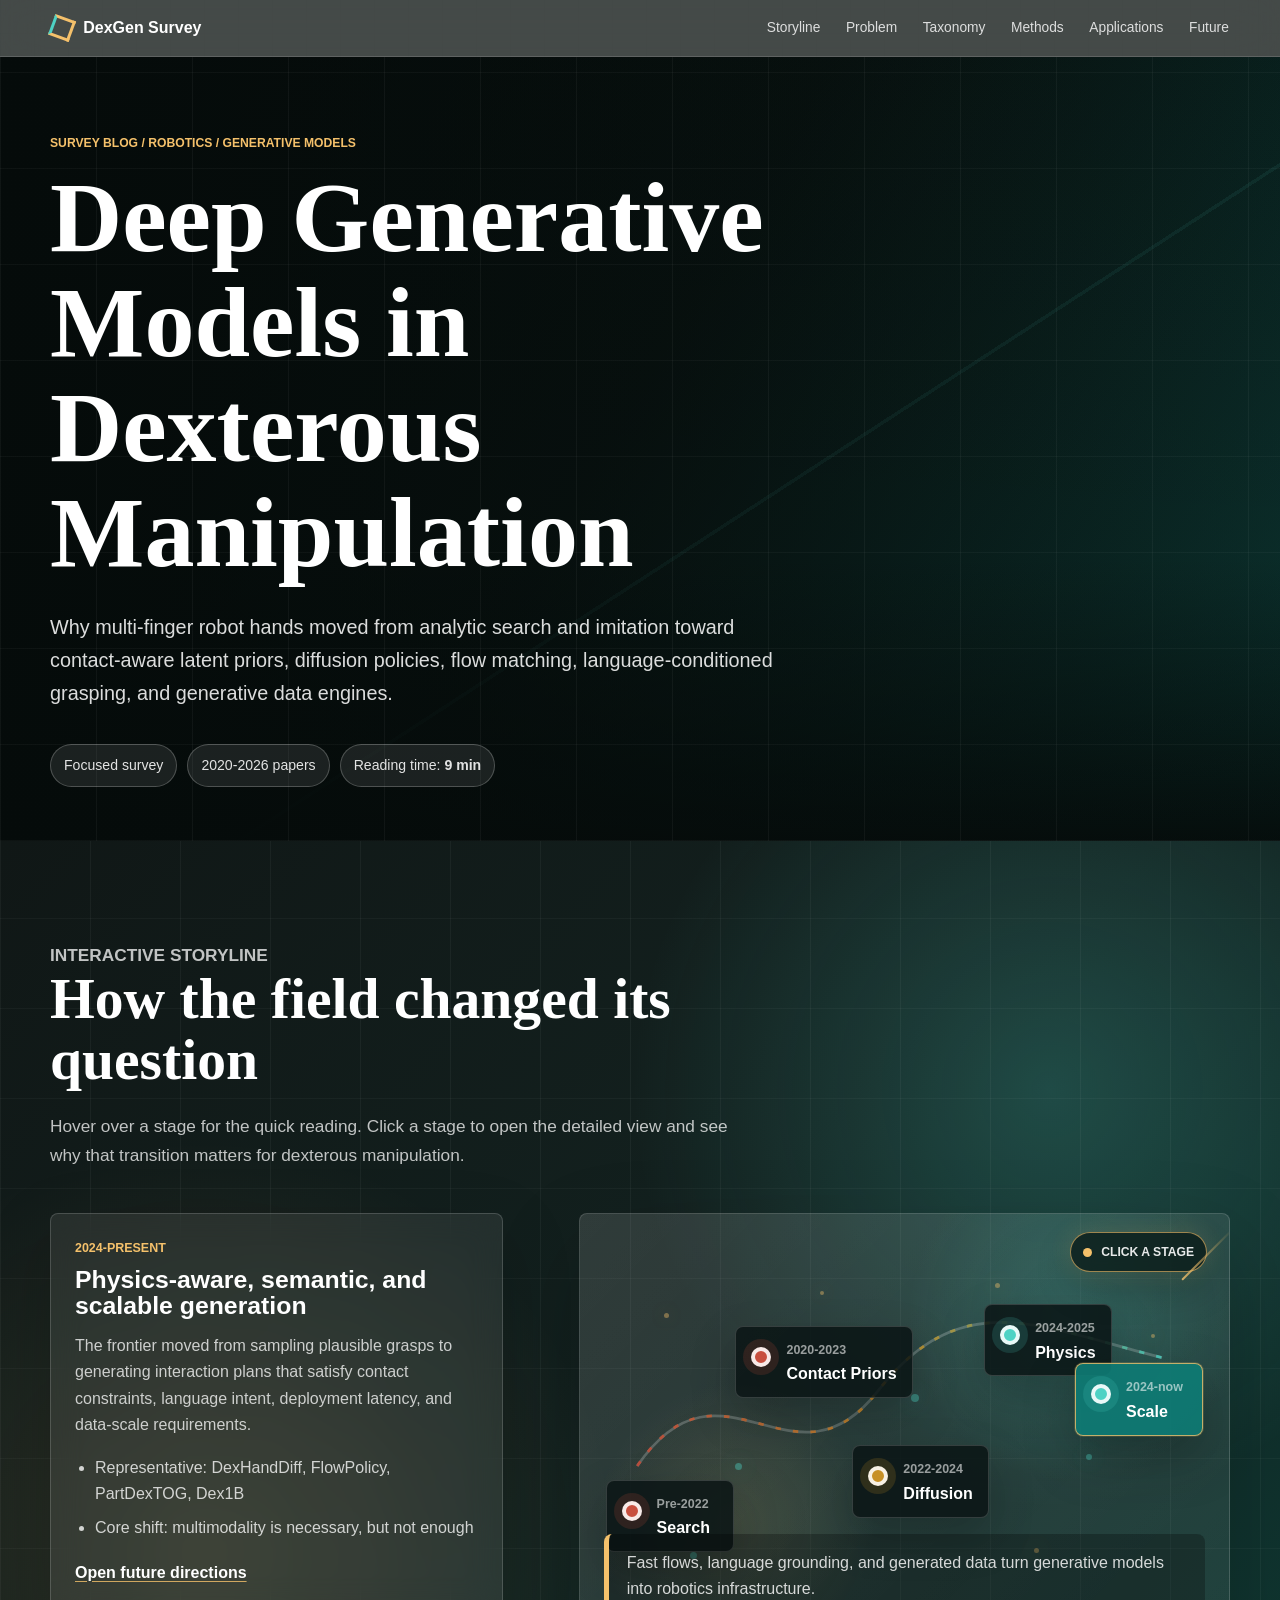
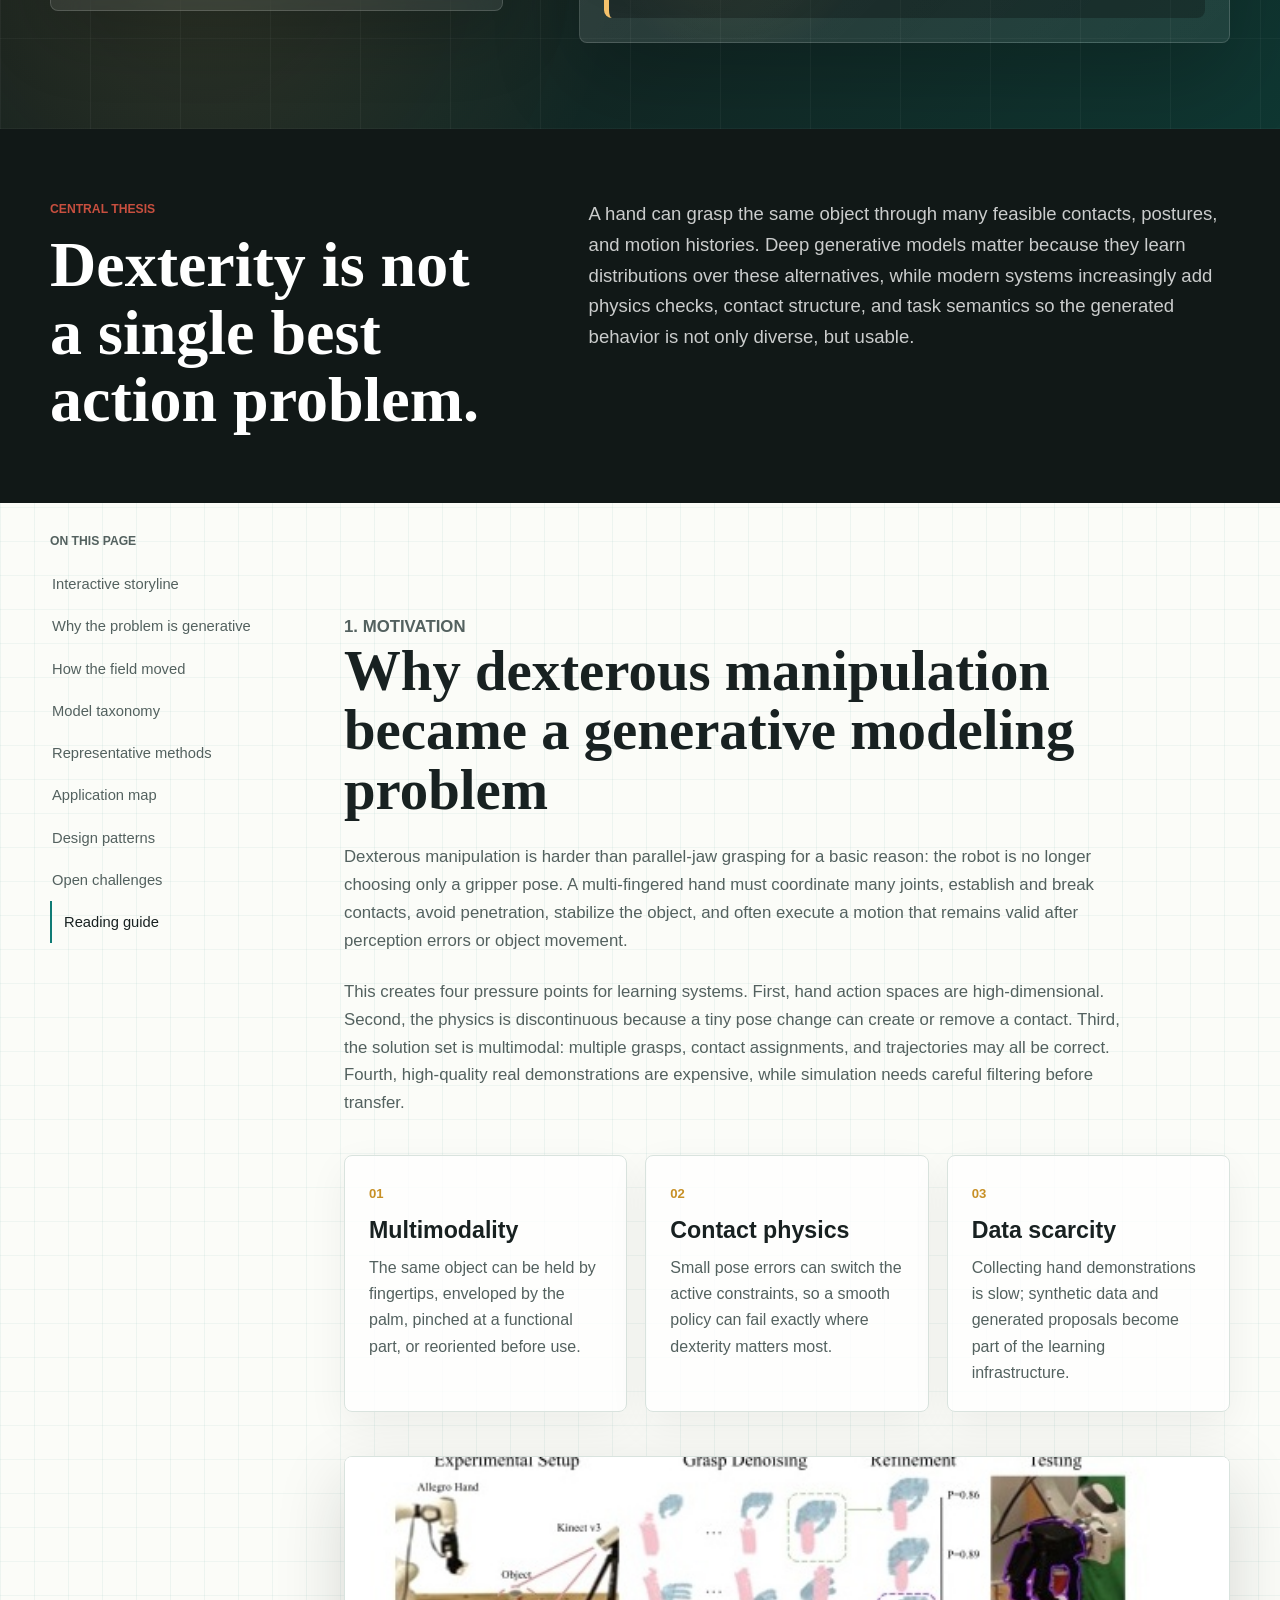
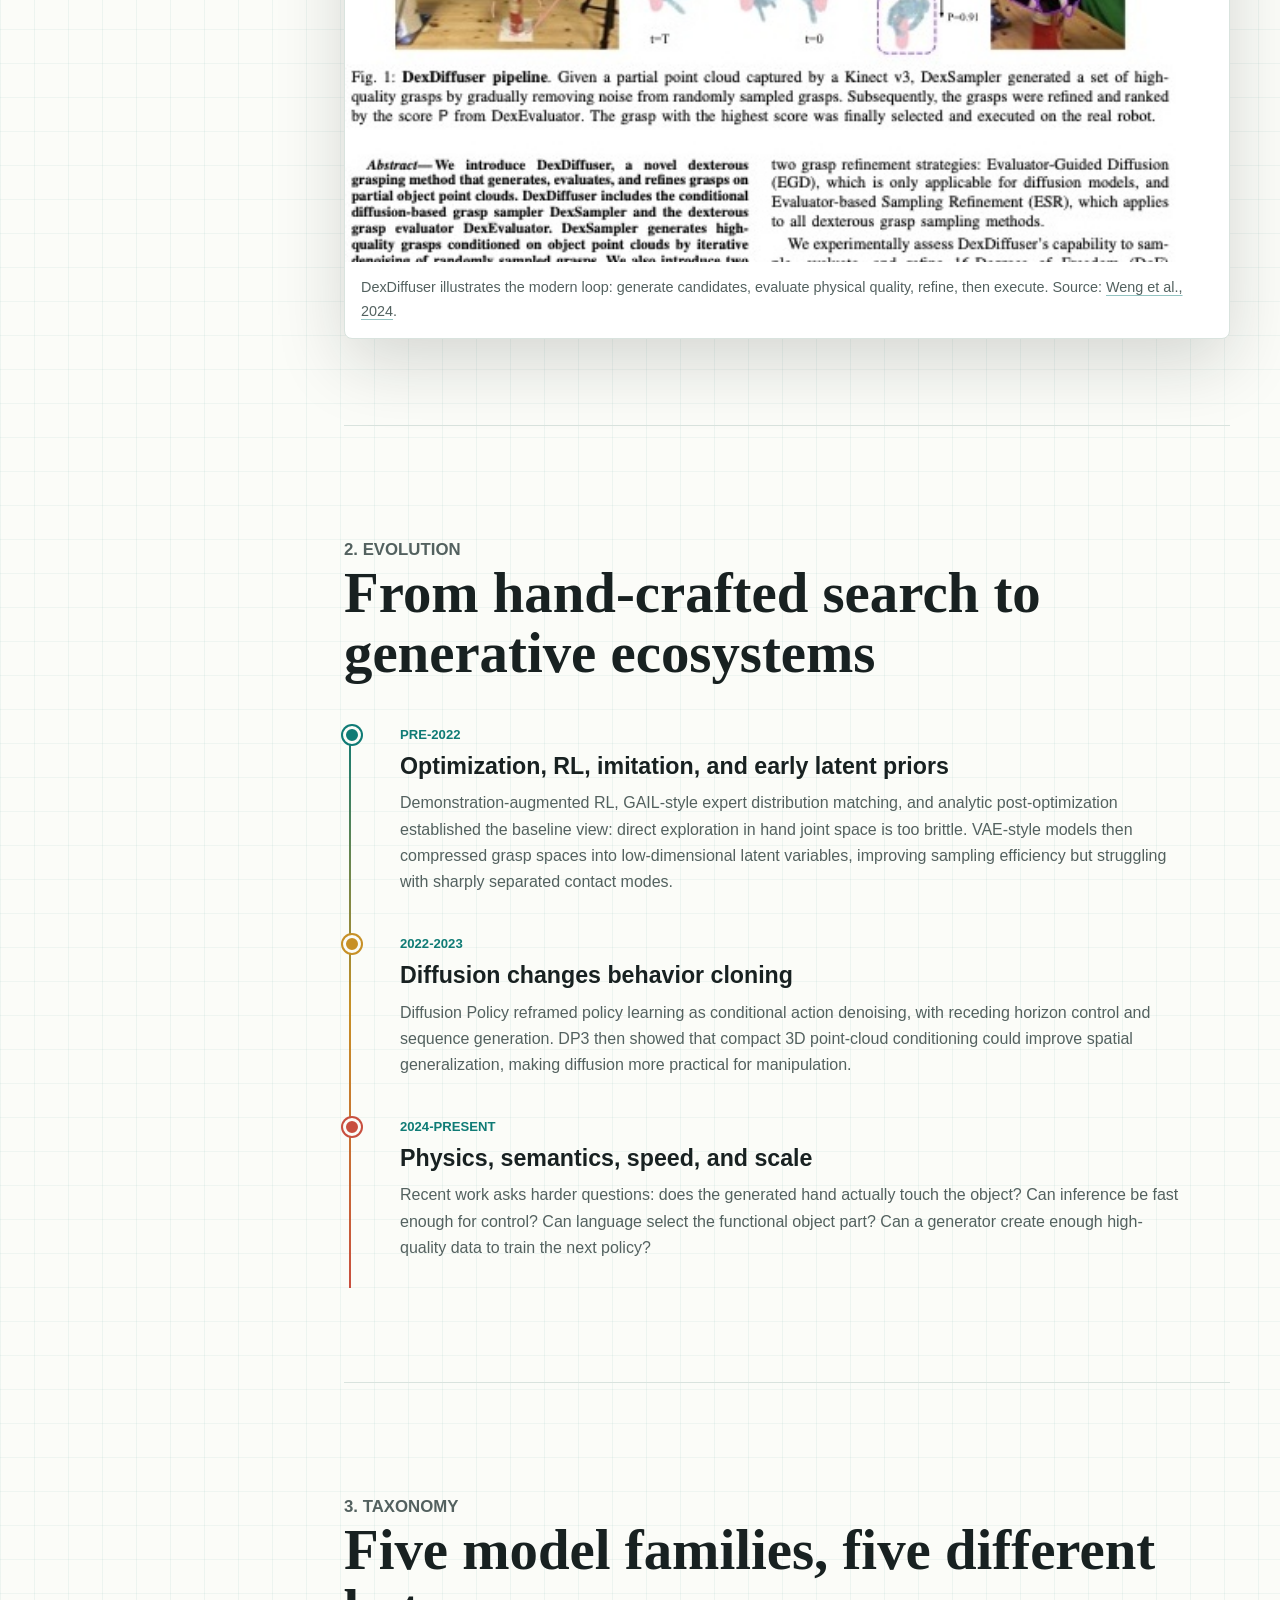
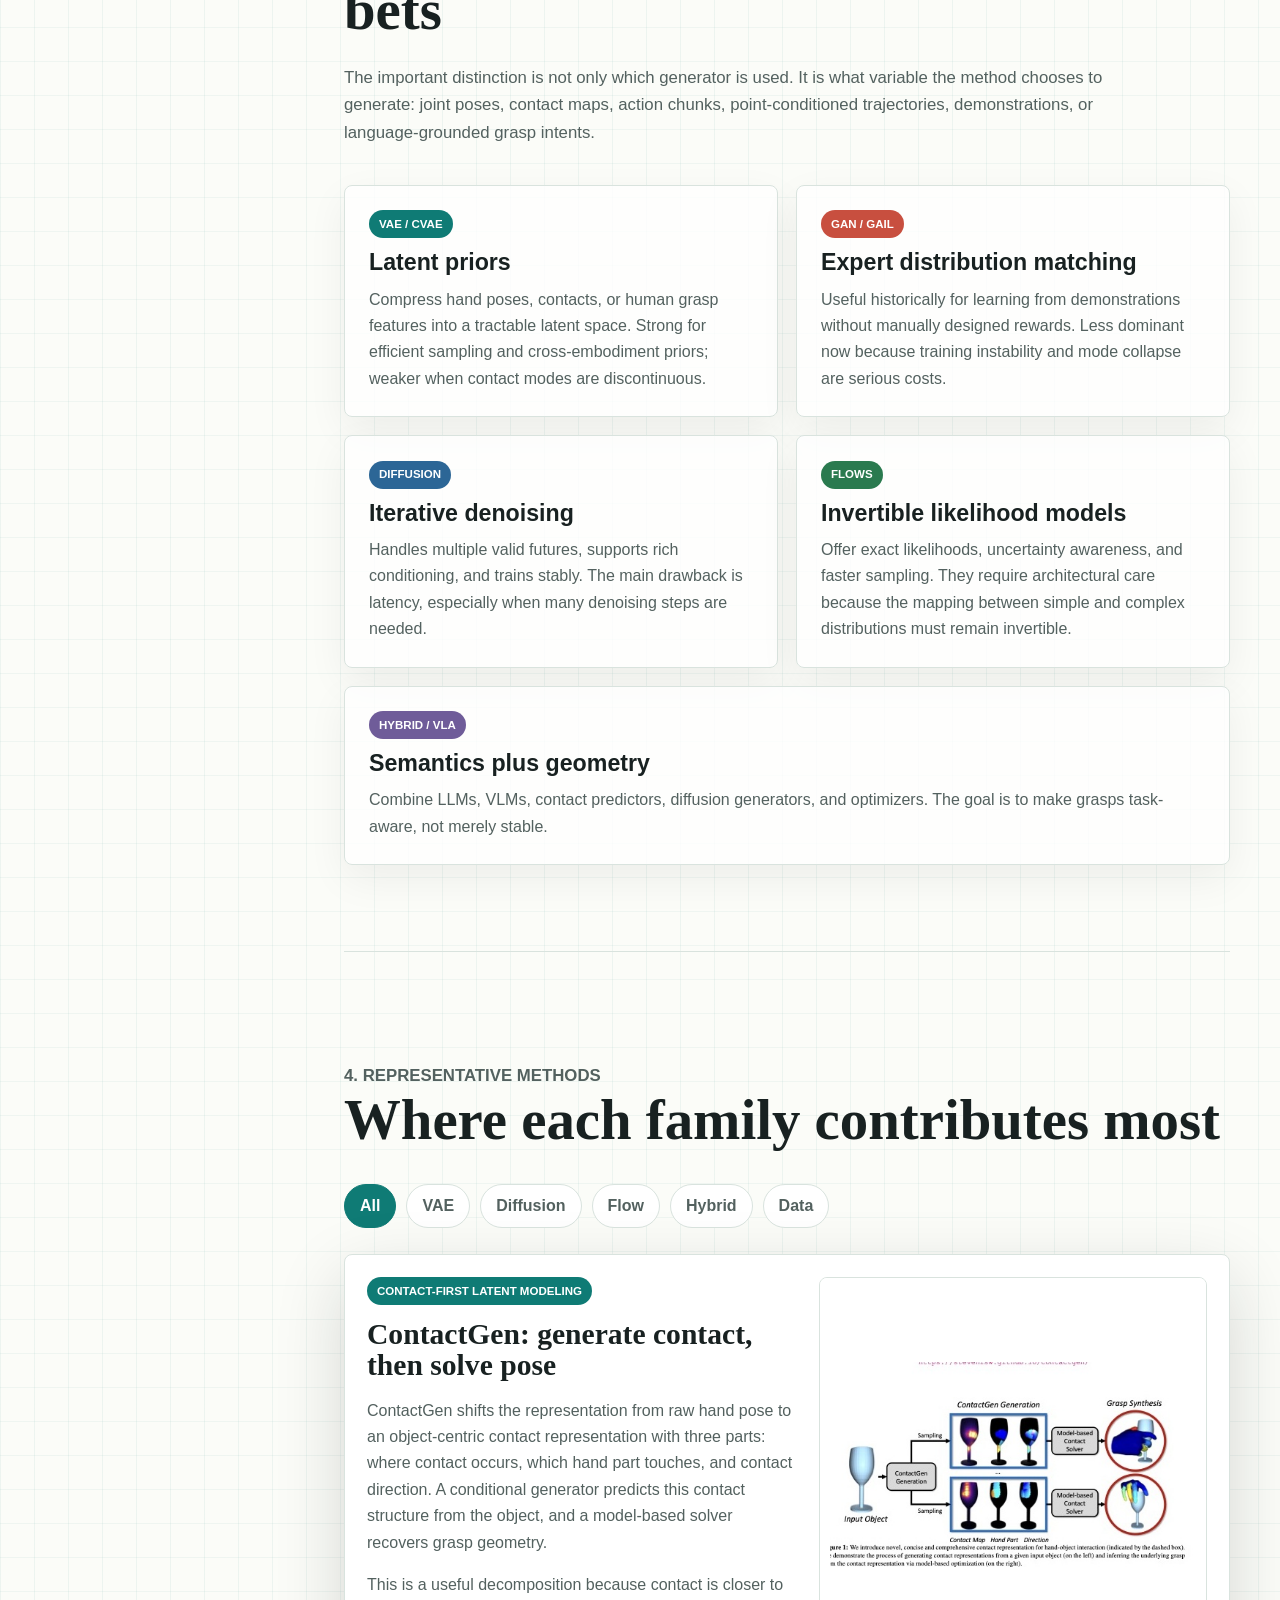
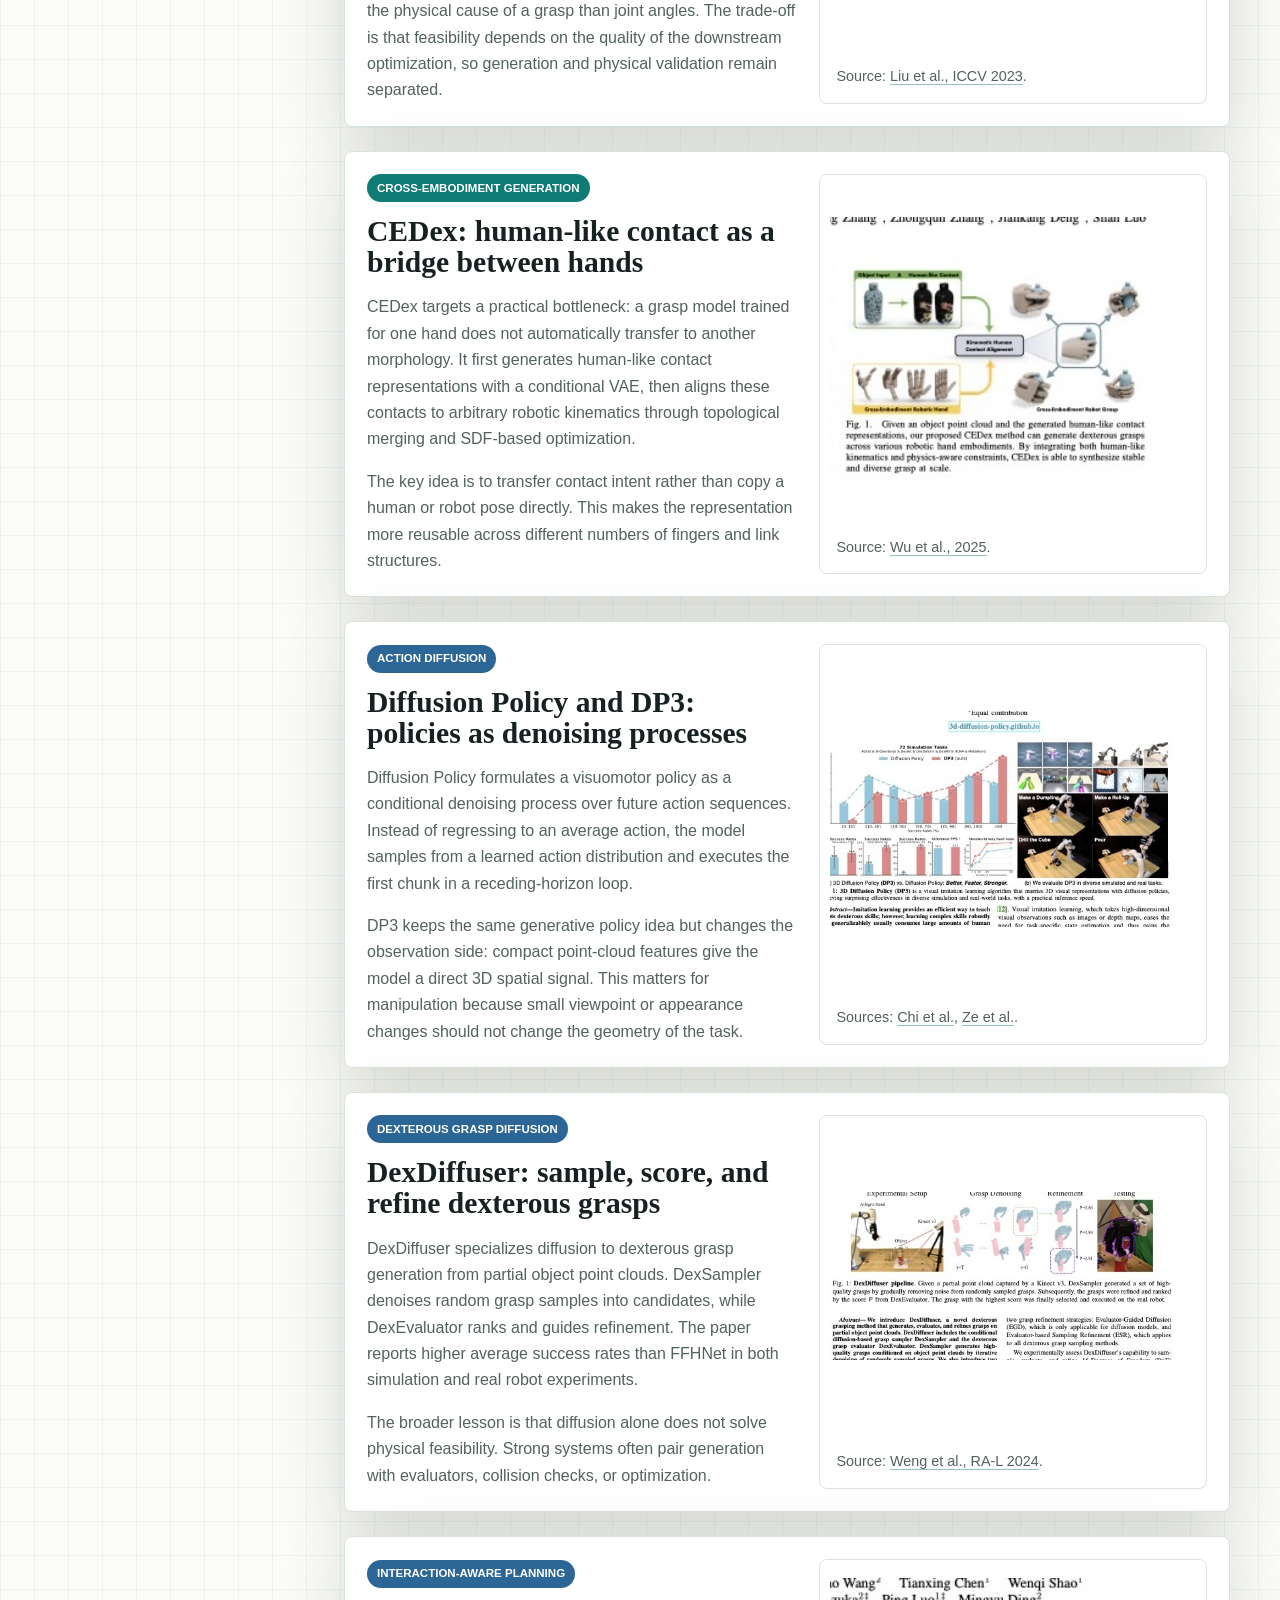
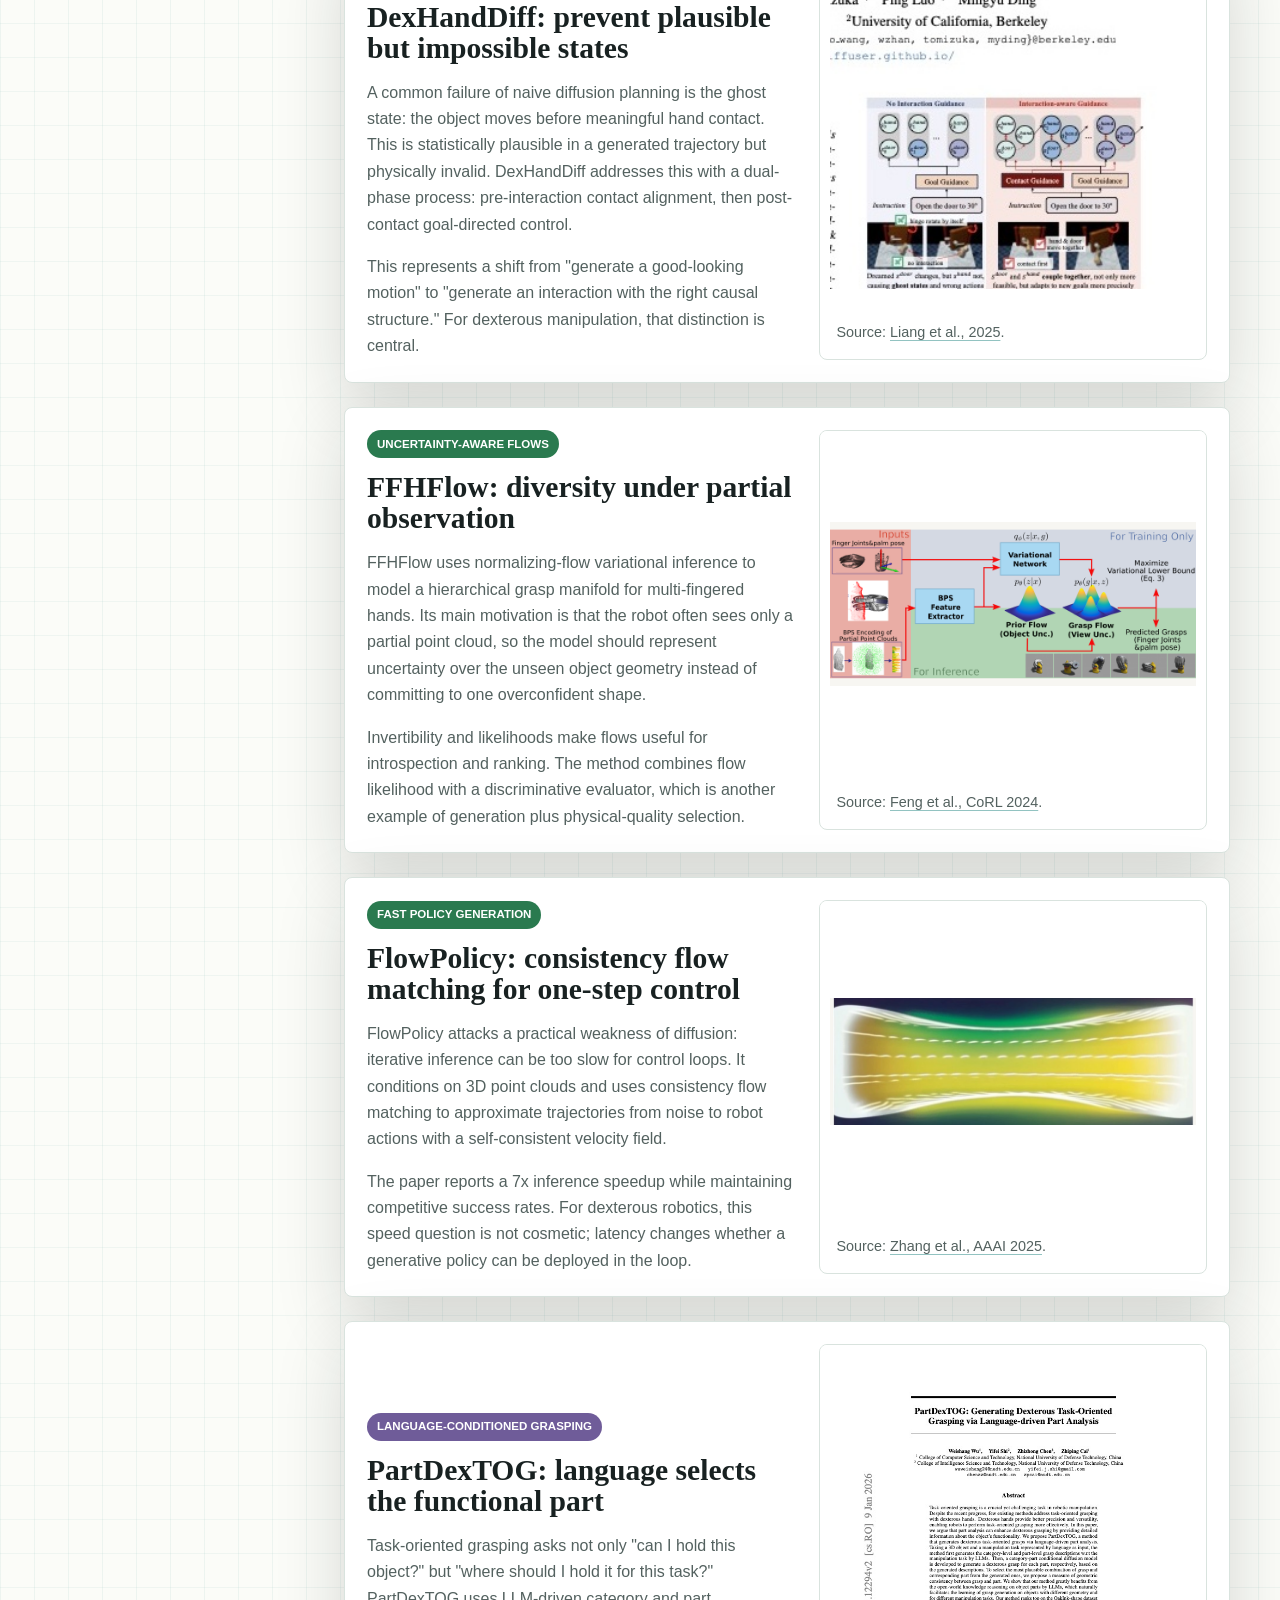
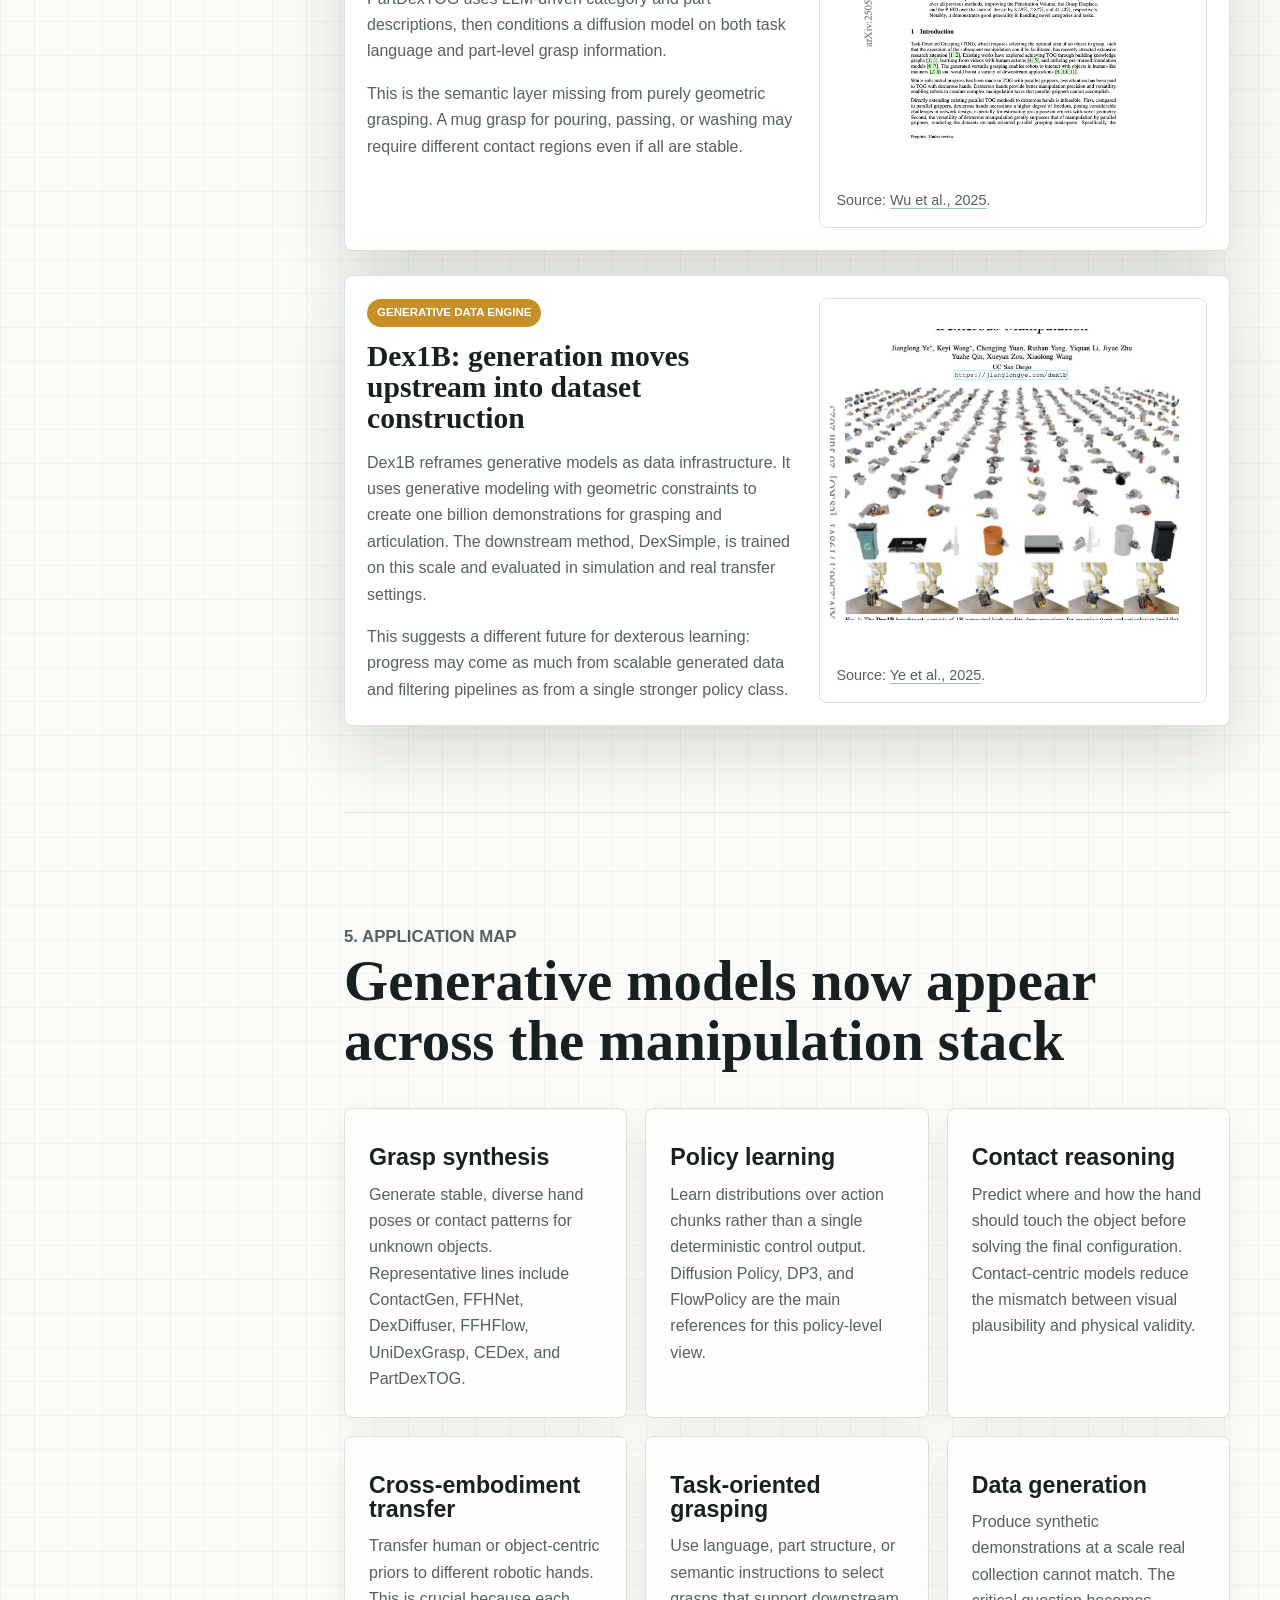
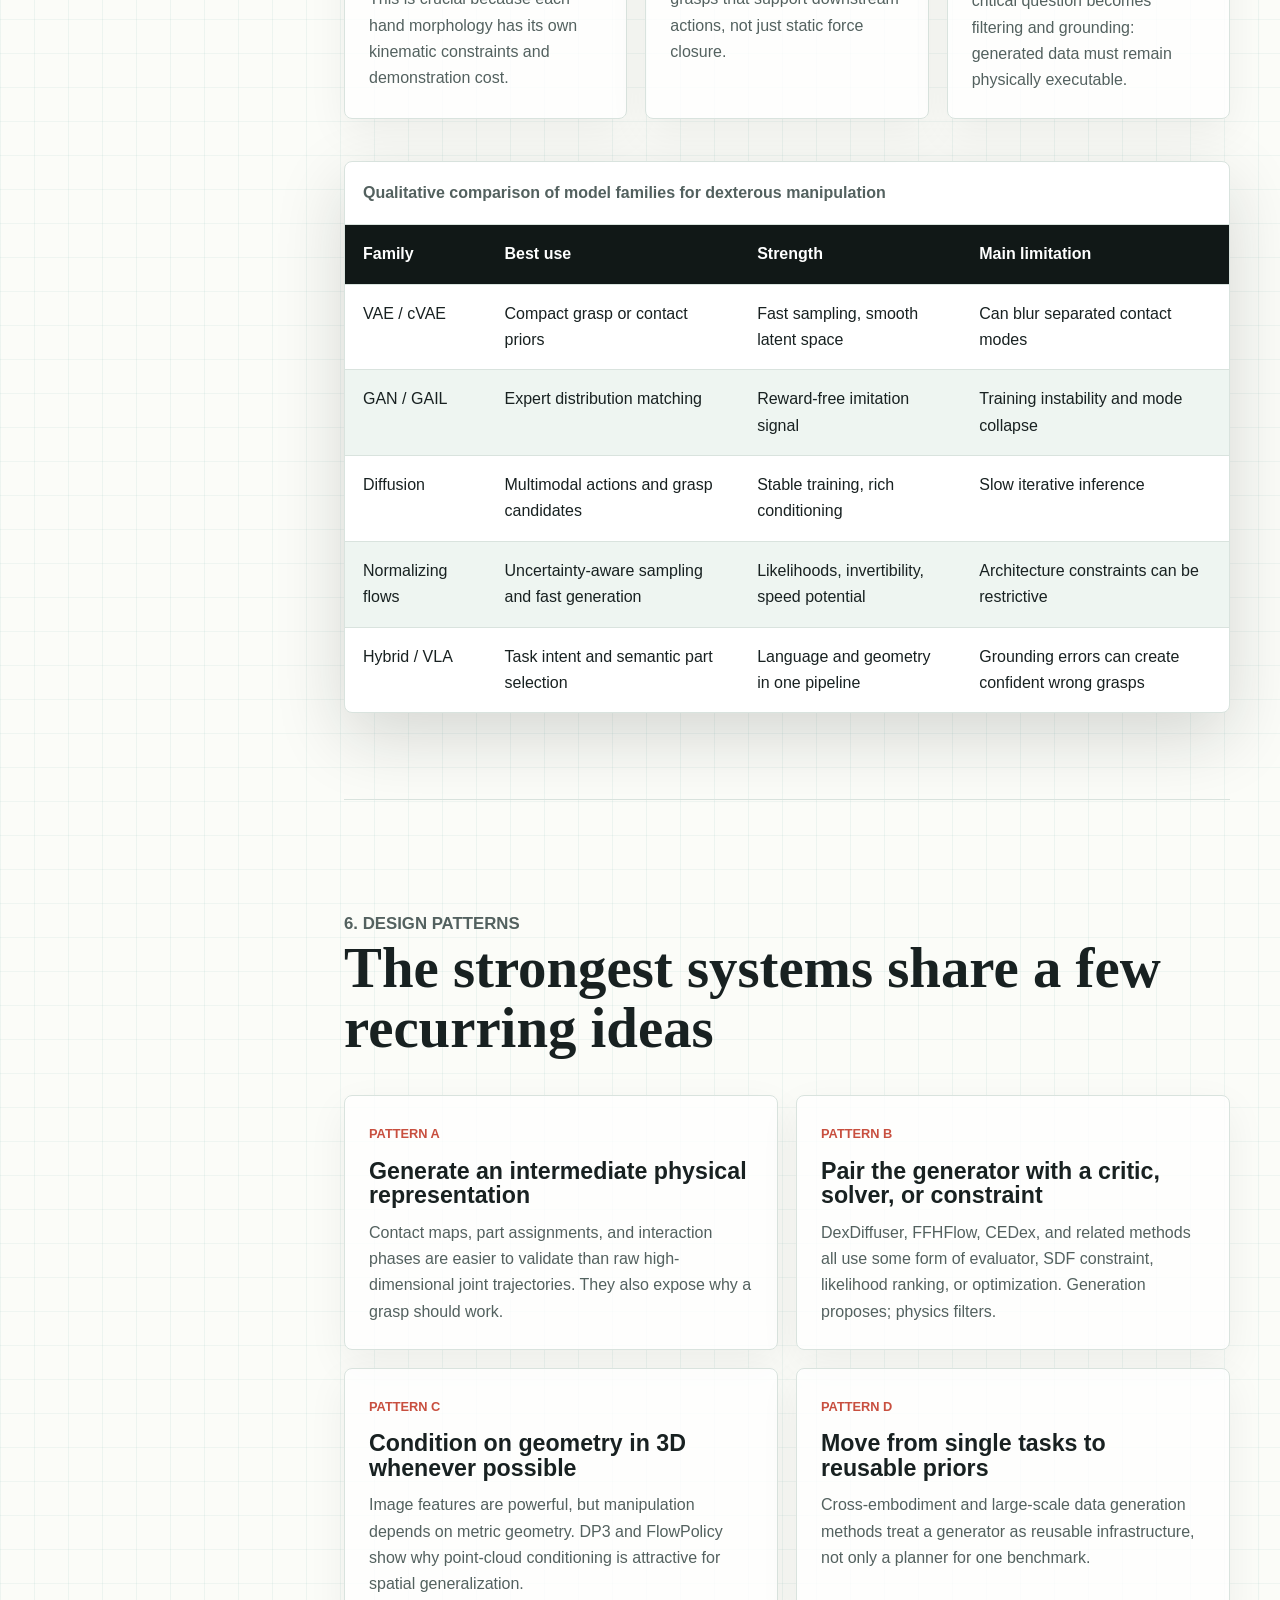
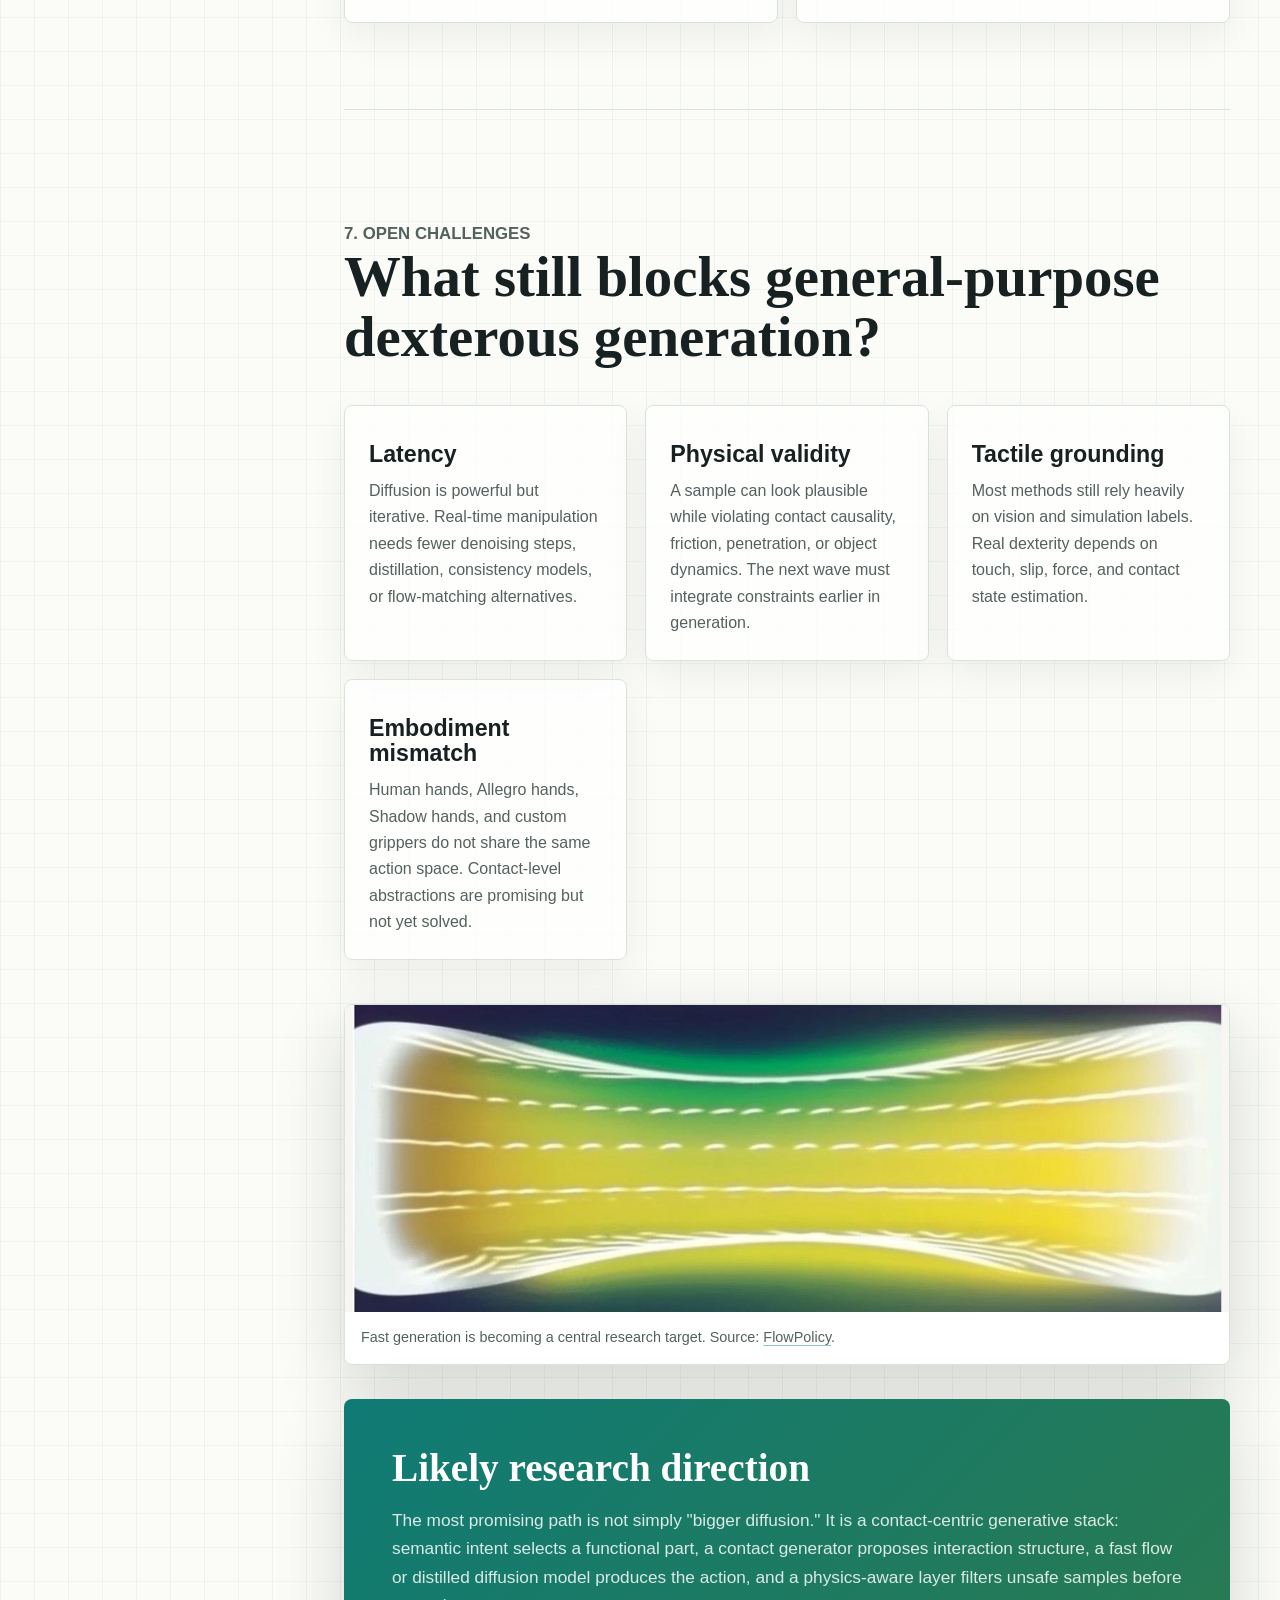
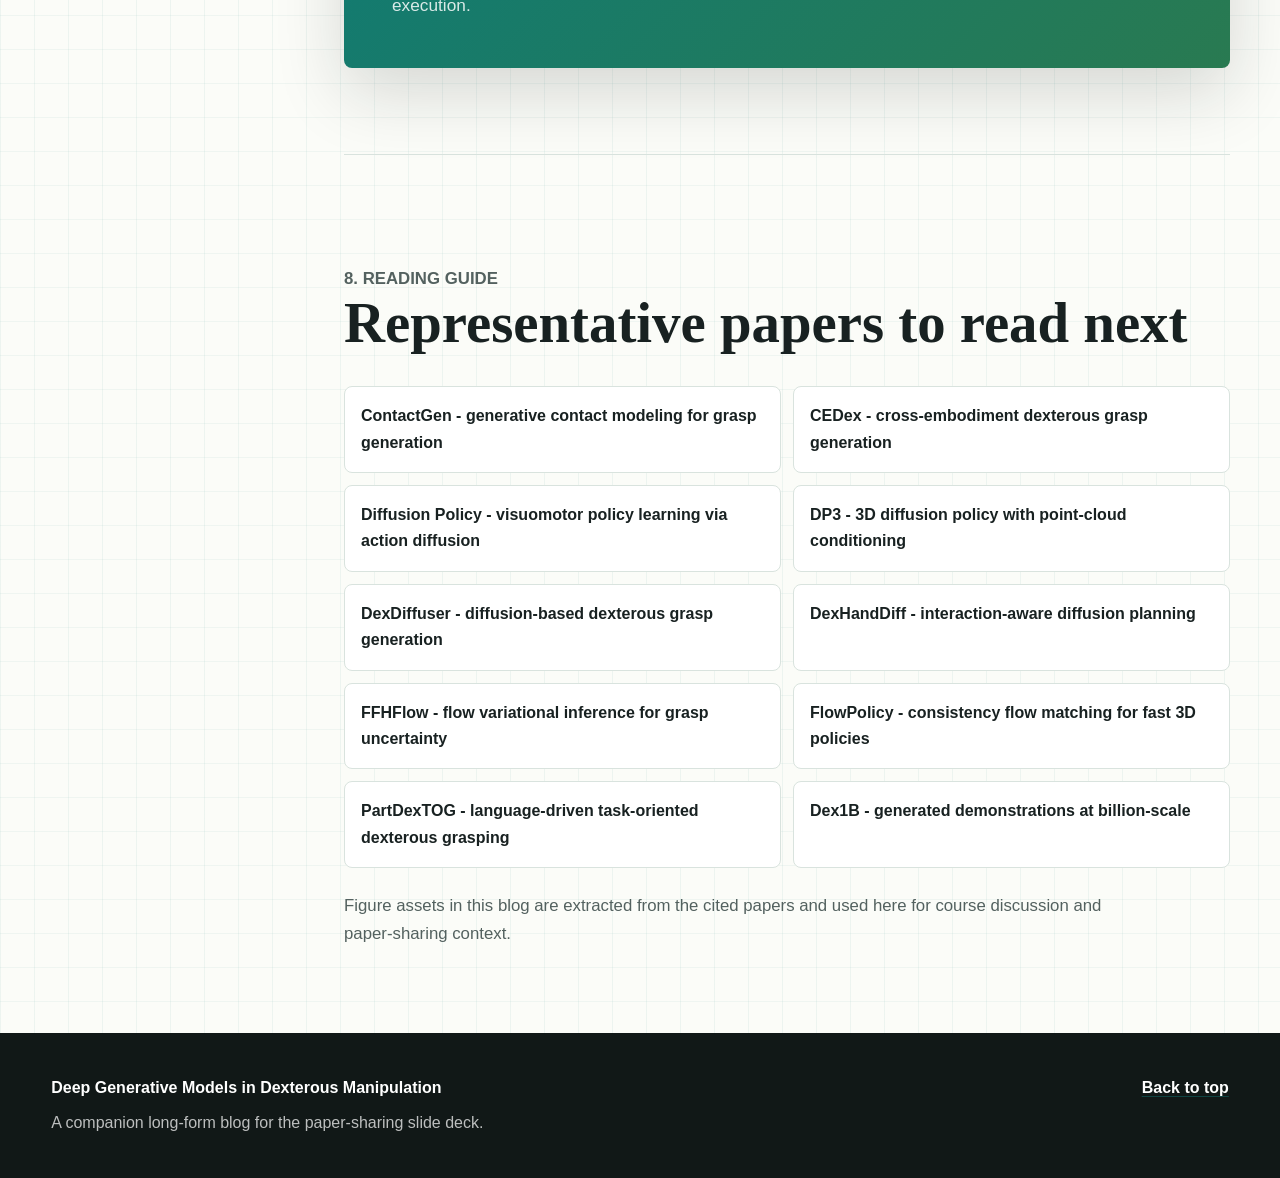
==== generative_dexhand/index.html @ 14bdb955 "rename" ====
<!doctype html>
<html lang="en">
  <head>
    <meta charset="utf-8" />
    <meta name="viewport" content="width=device-width, initial-scale=1" />
    <title>Deep Generative Models in Dexterous Manipulation</title>
    <meta
      name="description"
      content="A long-form survey blog on VAEs, diffusion models, normalizing flows, language conditioning, and data generation for dexterous robotic manipulation."
    />
    <link rel="icon" href="assets/favicon.svg" type="image/svg+xml" />
    <link rel="stylesheet" href="styles.css" />
  </head>
  <body>
    <div class="progress" aria-hidden="true"><span id="readProgress"></span></div>

    <header class="site-header" id="top">
      <a class="brand" href="#top" aria-label="Back to top">
        <span class="brand-mark"></span>
        <span>DexGen Survey</span>
      </a>
      <nav class="top-nav" aria-label="Primary navigation">
        <a href="#storyline">Storyline</a>
        <a href="#problem">Problem</a>
        <a href="#taxonomy">Taxonomy</a>
        <a href="#methods">Methods</a>
        <a href="#applications">Applications</a>
        <a href="#future">Future</a>
      </nav>
    </header>

    <main>
      <section class="hero" aria-labelledby="hero-title">
        <div class="hero-overlay"></div>
        <div class="hero-content">
          <p class="eyebrow">Survey Blog / Robotics / Generative Models</p>
          <h1 id="hero-title">
            <span>Deep Generative</span>
            <span>Models in</span>
            <span>Dexterous</span>
            <span>Manipulation</span>
          </h1>
          <p class="hero-lede">
            Why multi-finger robot hands moved from analytic search and imitation
            toward contact-aware latent priors, diffusion policies, flow matching,
            language-conditioned grasping, and generative data engines.
          </p>
          <div class="hero-meta" aria-label="Article metadata">
            <span>Focused survey</span>
            <span>2020-2026 papers</span>
            <span>Reading time: <strong id="readingTime">18 min</strong></span>
          </div>
        </div>
      </section>

      <section class="storyline-band" id="storyline" data-section-nav aria-labelledby="storyline-title">
        <div class="section-inner storyline-layout">
          <div class="storyline-copy">
            <p class="label">Interactive Storyline</p>
            <h2 id="storyline-title">How the field changed its question</h2>
            <p>
              Hover over a stage for the quick reading. Click a stage to open the
              detailed view and see why that transition matters for dexterous
              manipulation.
            </p>
          </div>

          <div class="storyline-plot" aria-label="Interactive storyline plot">
            <div class="story-particles" aria-hidden="true">
              <span class="story-particle"></span>
              <span class="story-particle"></span>
              <span class="story-particle"></span>
              <span class="story-particle"></span>
              <span class="story-particle"></span>
              <span class="story-particle"></span>
              <span class="story-particle"></span>
              <span class="story-particle"></span>
              <span class="story-particle"></span>
            </div>
            <div class="story-action-hint" id="storyActionHint" aria-hidden="true">
              <span></span>
              Click a stage
            </div>
            <svg class="story-curve" viewBox="0 0 900 360" aria-hidden="true">
              <path
                d="M55 270 C180 88, 285 320, 410 160 S650 65, 830 110"
                fill="none"
                stroke="rgba(255, 255, 255, 0.24)"
                stroke-width="4"
              />
              <path
                class="story-flow"
                d="M55 270 C180 88, 285 320, 410 160 S650 65, 830 110"
                fill="none"
                stroke="url(#storyStroke)"
                stroke-width="4"
                stroke-dasharray="8 18"
              />
              <defs>
                <linearGradient id="storyStroke" x1="0" y1="0" x2="1" y2="0">
                  <stop offset="0" stop-color="#c84f3f" />
                  <stop offset="0.5" stop-color="#c79026" />
                  <stop offset="1" stop-color="#4ed2c4" />
                </linearGradient>
              </defs>
            </svg>

            <button
              class="story-node node-1"
              type="button"
              data-era="Pre-2022"
              data-title="Search in a hard hand-action space"
              data-summary="Early methods exposed the core bottleneck: direct search or RL in high-dimensional dexterous action spaces is brittle and data hungry."
              data-detail="Before generative modeling became central, the field relied on analytic optimization, reinforcement learning, imitation, and demonstration-augmented policies. These methods proved that dexterous hands can solve impressive tasks, but they also made the exploration and contact-discontinuity problem impossible to ignore."
              data-papers="DAPG, DeepMimic, GAIL, analytic post-optimization"
              data-shift="Core shift: stop treating dexterity as one deterministic action."
              data-link="#method-diffusion-policy-dp3"
              data-link-label="Read related method: Diffusion Policy / DP3"
            >
              <span class="story-dot"></span>
              <span class="story-time">Pre-2022</span>
              <strong>Search</strong>
            </button>

            <button
              class="story-node node-2"
              type="button"
              data-era="2020-2023"
              data-title="Latent priors and contact representations"
              data-summary="VAEs and contact-first models compress the grasp space and move generation closer to physical interaction structure."
              data-detail="The field began generating lower-dimensional grasp latents, contact maps, and human-like contact representations. This made sampling more efficient and made cross-embodiment transfer more plausible, but smooth latent spaces still struggle when valid contact modes are sharply separated."
              data-papers="ContactGen, FFHNet, Grasping Field, CEDex"
              data-shift="Core shift: generate contact intent before final hand pose."
              data-link="#method-contactgen"
              data-link-label="Read related method: ContactGen"
            >
              <span class="story-dot"></span>
              <span class="story-time">2020-2023</span>
              <strong>Contact Priors</strong>
            </button>

            <button
              class="story-node node-3"
              type="button"
              data-era="2022-2024"
              data-title="Diffusion makes multimodal action natural"
              data-summary="Diffusion policies sample from a distribution over action chunks instead of regressing toward one average behavior."
              data-detail="Diffusion Policy and DP3 shifted policy learning toward conditional denoising over action sequences, with receding-horizon execution and 3D point-cloud conditioning. Dexterous grasping methods then specialized this idea into sample, score, and refine loops."
              data-papers="Diffusion Policy, DP3, DexDiffuser"
              data-shift="Core shift: model many valid futures directly."
              data-link="#method-dexdiffuser"
              data-link-label="Read related method: DexDiffuser"
            >
              <span class="story-dot"></span>
              <span class="story-time">2022-2024</span>
              <strong>Diffusion</strong>
            </button>

            <button
              class="story-node node-4"
              type="button"
              data-era="2024-2025"
              data-title="Physics-aware interaction planning"
              data-summary="Generated motions must obey contact causality, avoid ghost states, and remain valid through contact transitions."
              data-detail="Once diffusion improved diversity, the next failure became physical validity. Interaction-aware planners and contact-guided samplers add explicit phases, evaluators, dynamics guidance, or SDF constraints so generated behavior is physically meaningful."
              data-papers="DexHandDiff, DexDiffuser, adaptive barrier smoothing"
              data-shift="Core shift: plausible samples still need physical structure."
              data-link="#method-dexhanddiff"
              data-link-label="Read related method: DexHandDiff"
            >
              <span class="story-dot"></span>
              <span class="story-time">2024-2025</span>
              <strong>Physics</strong>
            </button>

            <button
              class="story-node node-5 active"
              type="button"
              data-era="2024-present"
              data-title="Fast flows, language, and generated data"
              data-summary="The field now asks how to make generation fast, task-aware, embodiment-transferable, and useful as a data engine."
              data-detail="Recent work moves beyond one model family. Flow matching targets lower-latency control, language-conditioned methods ground grasps in task intent, cross-embodiment methods transfer contact priors, and Dex1B-style pipelines use generation to create training demonstrations at scale."
              data-papers="FlowPolicy, FFHFlow, PartDexTOG, CEDex, Dex1B"
              data-shift="Core shift: generation becomes infrastructure, not only a planner."
              data-link="#method-dex1b"
              data-link-label="Read related method: Dex1B"
            >
              <span class="story-dot"></span>
              <span class="story-time">2024-now</span>
              <strong>Scale</strong>
            </button>

            <div class="story-preview" id="storyPreview">
              Fast flows, language grounding, and generated data turn generative
              models into robotics infrastructure.
            </div>
          </div>

          <div class="story-detail" id="storyDetail" aria-live="polite">
            <p class="story-era">2024-present</p>
            <h3>Physics-aware, semantic, and scalable generation</h3>
            <p>
              The frontier moved from sampling plausible grasps to generating
              interaction plans that satisfy contact constraints, language
              intent, deployment latency, and data-scale requirements.
            </p>
            <ul>
              <li>Representative: DexHandDiff, FlowPolicy, PartDexTOG, Dex1B</li>
              <li>Core shift: multimodality is necessary, but not enough</li>
            </ul>
            <a href="#future">Open future directions</a>
          </div>
        </div>
      </section>

      <section class="thesis-band" aria-label="Article thesis">
        <div class="section-inner thesis-grid">
          <div>
            <p class="label">Central Thesis</p>
            <h2>Dexterity is not a single best action problem.</h2>
          </div>
          <p>
            A hand can grasp the same object through many feasible contacts,
            postures, and motion histories. Deep generative models matter because
            they learn distributions over these alternatives, while modern
            systems increasingly add physics checks, contact structure, and task
            semantics so the generated behavior is not only diverse, but usable.
          </p>
        </div>
      </section>

      <section class="content-shell">
        <aside class="toc" aria-label="Table of contents">
          <p class="toc-title">On this page</p>
          <a href="#storyline">Interactive storyline</a>
          <a href="#problem">Why the problem is generative</a>
          <a href="#timeline">How the field moved</a>
          <a href="#taxonomy">Model taxonomy</a>
          <a href="#methods">Representative methods</a>
          <a href="#applications">Application map</a>
          <a href="#patterns">Design patterns</a>
          <a href="#future">Open challenges</a>
          <a href="#references">Reading guide</a>
        </aside>

        <article class="article">
          <section id="problem" class="article-section">
            <p class="label">1. Motivation</p>
            <h2>Why dexterous manipulation became a generative modeling problem</h2>
            <p>
              Dexterous manipulation is harder than parallel-jaw grasping for a
              basic reason: the robot is no longer choosing only a gripper pose.
              A multi-fingered hand must coordinate many joints, establish and
              break contacts, avoid penetration, stabilize the object, and often
              execute a motion that remains valid after perception errors or
              object movement.
            </p>
            <p>
              This creates four pressure points for learning systems. First,
              hand action spaces are high-dimensional. Second, the physics is
              discontinuous because a tiny pose change can create or remove a
              contact. Third, the solution set is multimodal: multiple grasps,
              contact assignments, and trajectories may all be correct. Fourth,
              high-quality real demonstrations are expensive, while simulation
              needs careful filtering before transfer.
            </p>

            <div class="insight-row">
              <div class="insight">
                <span class="insight-number">01</span>
                <h3>Multimodality</h3>
                <p>
                  The same object can be held by fingertips, enveloped by the
                  palm, pinched at a functional part, or reoriented before use.
                </p>
              </div>
              <div class="insight">
                <span class="insight-number">02</span>
                <h3>Contact physics</h3>
                <p>
                  Small pose errors can switch the active constraints, so a
                  smooth policy can fail exactly where dexterity matters most.
                </p>
              </div>
              <div class="insight">
                <span class="insight-number">03</span>
                <h3>Data scarcity</h3>
                <p>
                  Collecting hand demonstrations is slow; synthetic data and
                  generated proposals become part of the learning infrastructure.
                </p>
              </div>
            </div>

            <figure class="wide-figure">
              <img
                src="assets/deck_figures/dexdiffuser_pipeline.jpg"
                alt="DexDiffuser pipeline for generating, evaluating, and refining dexterous grasps"
              />
              <figcaption>
                DexDiffuser illustrates the modern loop: generate candidates,
                evaluate physical quality, refine, then execute. Source:
                <a href="https://arxiv.org/abs/2402.02989">Weng et al., 2024</a>.
              </figcaption>
            </figure>
          </section>

          <section id="timeline" class="article-section">
            <p class="label">2. Evolution</p>
            <h2>From hand-crafted search to generative ecosystems</h2>
            <div class="timeline">
              <article class="timeline-item">
                <span class="time">Pre-2022</span>
                <h3>Optimization, RL, imitation, and early latent priors</h3>
                <p>
                  Demonstration-augmented RL, GAIL-style expert distribution
                  matching, and analytic post-optimization established the
                  baseline view: direct exploration in hand joint space is too
                  brittle. VAE-style models then compressed grasp spaces into
                  low-dimensional latent variables, improving sampling efficiency
                  but struggling with sharply separated contact modes.
                </p>
              </article>
              <article class="timeline-item">
                <span class="time">2022-2023</span>
                <h3>Diffusion changes behavior cloning</h3>
                <p>
                  Diffusion Policy reframed policy learning as conditional
                  action denoising, with receding horizon control and sequence
                  generation. DP3 then showed that compact 3D point-cloud
                  conditioning could improve spatial generalization, making
                  diffusion more practical for manipulation.
                </p>
              </article>
              <article class="timeline-item">
                <span class="time">2024-present</span>
                <h3>Physics, semantics, speed, and scale</h3>
                <p>
                  Recent work asks harder questions: does the generated hand
                  actually touch the object? Can inference be fast enough for
                  control? Can language select the functional object part? Can a
                  generator create enough high-quality data to train the next
                  policy?
                </p>
              </article>
            </div>
          </section>

          <section id="taxonomy" class="article-section">
            <p class="label">3. Taxonomy</p>
            <h2>Five model families, five different bets</h2>
            <p>
              The important distinction is not only which generator is used. It
              is what variable the method chooses to generate: joint poses,
              contact maps, action chunks, point-conditioned trajectories,
              demonstrations, or language-grounded grasp intents.
            </p>

            <div class="taxonomy-grid">
              <article class="tax-card">
                <span class="chip vae">VAE / cVAE</span>
                <h3>Latent priors</h3>
                <p>
                  Compress hand poses, contacts, or human grasp features into a
                  tractable latent space. Strong for efficient sampling and
                  cross-embodiment priors; weaker when contact modes are
                  discontinuous.
                </p>
              </article>
              <article class="tax-card">
                <span class="chip gan">GAN / GAIL</span>
                <h3>Expert distribution matching</h3>
                <p>
                  Useful historically for learning from demonstrations without
                  manually designed rewards. Less dominant now because training
                  instability and mode collapse are serious costs.
                </p>
              </article>
              <article class="tax-card">
                <span class="chip diffusion">Diffusion</span>
                <h3>Iterative denoising</h3>
                <p>
                  Handles multiple valid futures, supports rich conditioning,
                  and trains stably. The main drawback is latency, especially
                  when many denoising steps are needed.
                </p>
              </article>
              <article class="tax-card">
                <span class="chip flow">Flows</span>
                <h3>Invertible likelihood models</h3>
                <p>
                  Offer exact likelihoods, uncertainty awareness, and faster
                  sampling. They require architectural care because the mapping
                  between simple and complex distributions must remain
                  invertible.
                </p>
              </article>
              <article class="tax-card">
                <span class="chip hybrid">Hybrid / VLA</span>
                <h3>Semantics plus geometry</h3>
                <p>
                  Combine LLMs, VLMs, contact predictors, diffusion generators,
                  and optimizers. The goal is to make grasps task-aware, not
                  merely stable.
                </p>
              </article>
            </div>
          </section>

          <section id="methods" class="article-section">
            <p class="label">4. Representative Methods</p>
            <h2>Where each family contributes most</h2>

            <div class="filter-bar" aria-label="Method filters">
              <button class="filter-button active" type="button" data-filter="all">All</button>
              <button class="filter-button" type="button" data-filter="vae">VAE</button>
              <button class="filter-button" type="button" data-filter="diffusion">Diffusion</button>
              <button class="filter-button" type="button" data-filter="flow">Flow</button>
              <button class="filter-button" type="button" data-filter="hybrid">Hybrid</button>
              <button class="filter-button" type="button" data-filter="data">Data</button>
            </div>

            <div class="method-stack">
              <article class="method-card" id="method-contactgen" data-family="vae">
                <div class="method-copy">
                  <span class="chip vae">Contact-first latent modeling</span>
                  <h3>ContactGen: generate contact, then solve pose</h3>
                  <p>
                    ContactGen shifts the representation from raw hand pose to
                    an object-centric contact representation with three parts:
                    where contact occurs, which hand part touches, and contact
                    direction. A conditional generator predicts this contact
                    structure from the object, and a model-based solver recovers
                    grasp geometry.
                  </p>
                  <p>
                    This is a useful decomposition because contact is closer to
                    the physical cause of a grasp than joint angles. The trade-off
                    is that feasibility depends on the quality of the downstream
                    optimization, so generation and physical validation remain
                    separated.
                  </p>
                </div>
                <figure>
                  <img
                    src="assets/deck_figures/contactgen_teaser.jpg"
                    alt="ContactGen object-centric contact representation"
                  />
                  <figcaption>
                    Source:
                    <a href="https://arxiv.org/abs/2310.03740">Liu et al., ICCV 2023</a>.
                  </figcaption>
                </figure>
              </article>

              <article class="method-card" id="method-cedex" data-family="vae">
                <div class="method-copy">
                  <span class="chip vae">Cross-embodiment generation</span>
                  <h3>CEDex: human-like contact as a bridge between hands</h3>
                  <p>
                    CEDex targets a practical bottleneck: a grasp model trained
                    for one hand does not automatically transfer to another
                    morphology. It first generates human-like contact
                    representations with a conditional VAE, then aligns these
                    contacts to arbitrary robotic kinematics through topological
                    merging and SDF-based optimization.
                  </p>
                  <p>
                    The key idea is to transfer contact intent rather than copy a
                    human or robot pose directly. This makes the representation
                    more reusable across different numbers of fingers and link
                    structures.
                  </p>
                </div>
                <figure>
                  <img
                    src="assets/deck_figures/cedex_teaser.jpg"
                    alt="CEDex cross-embodiment grasp generation overview"
                  />
                  <figcaption>
                    Source:
                    <a href="https://arxiv.org/abs/2509.24661">Wu et al., 2025</a>.
                  </figcaption>
                </figure>
              </article>

              <article class="method-card" id="method-diffusion-policy-dp3" data-family="diffusion">
                <div class="method-copy">
                  <span class="chip diffusion">Action diffusion</span>
                  <h3>Diffusion Policy and DP3: policies as denoising processes</h3>
                  <p>
                    Diffusion Policy formulates a visuomotor policy as a
                    conditional denoising process over future action sequences.
                    Instead of regressing to an average action, the model samples
                    from a learned action distribution and executes the first
                    chunk in a receding-horizon loop.
                  </p>
                  <p>
                    DP3 keeps the same generative policy idea but changes the
                    observation side: compact point-cloud features give the model
                    a direct 3D spatial signal. This matters for manipulation
                    because small viewpoint or appearance changes should not
                    change the geometry of the task.
                  </p>
                </div>
                <figure>
                  <img
                    src="assets/deck_figures/dp3_teaser.jpg"
                    alt="3D Diffusion Policy overview and robot tasks"
                  />
                  <figcaption>
                    Sources:
                    <a href="https://arxiv.org/abs/2303.04137">Chi et al.</a>,
                    <a href="https://arxiv.org/abs/2403.03954">Ze et al.</a>.
                  </figcaption>
                </figure>
              </article>

              <article class="method-card" id="method-dexdiffuser" data-family="diffusion">
                <div class="method-copy">
                  <span class="chip diffusion">Dexterous grasp diffusion</span>
                  <h3>DexDiffuser: sample, score, and refine dexterous grasps</h3>
                  <p>
                    DexDiffuser specializes diffusion to dexterous grasp
                    generation from partial object point clouds. DexSampler
                    denoises random grasp samples into candidates, while
                    DexEvaluator ranks and guides refinement. The paper reports
                    higher average success rates than FFHNet in both simulation
                    and real robot experiments.
                  </p>
                  <p>
                    The broader lesson is that diffusion alone does not solve
                    physical feasibility. Strong systems often pair generation
                    with evaluators, collision checks, or optimization.
                  </p>
                </div>
                <figure>
                  <img
                    src="assets/deck_figures/dexdiffuser_pipeline.jpg"
                    alt="DexDiffuser generate evaluate refine pipeline"
                  />
                  <figcaption>
                    Source:
                    <a href="https://arxiv.org/abs/2402.02989">Weng et al., RA-L 2024</a>.
                  </figcaption>
                </figure>
              </article>

              <article class="method-card" id="method-dexhanddiff" data-family="diffusion">
                <div class="method-copy">
                  <span class="chip diffusion">Interaction-aware planning</span>
                  <h3>DexHandDiff: prevent plausible but impossible states</h3>
                  <p>
                    A common failure of naive diffusion planning is the ghost
                    state: the object moves before meaningful hand contact. This
                    is statistically plausible in a generated trajectory but
                    physically invalid. DexHandDiff addresses this with a
                    dual-phase process: pre-interaction contact alignment, then
                    post-contact goal-directed control.
                  </p>
                  <p>
                    This represents a shift from "generate a good-looking motion"
                    to "generate an interaction with the right causal structure."
                    For dexterous manipulation, that distinction is central.
                  </p>
                </div>
                <figure>
                  <img
                    src="assets/deck_figures/dexhanddiff_teaser.jpg"
                    alt="DexHandDiff interaction-aware diffusion planning"
                  />
                  <figcaption>
                    Source:
                    <a href="https://arxiv.org/abs/2411.18562">Liang et al., 2025</a>.
                  </figcaption>
                </figure>
              </article>

              <article class="method-card" id="method-ffhflow" data-family="flow">
                <div class="method-copy">
                  <span class="chip flow">Uncertainty-aware flows</span>
                  <h3>FFHFlow: diversity under partial observation</h3>
                  <p>
                    FFHFlow uses normalizing-flow variational inference to model
                    a hierarchical grasp manifold for multi-fingered hands. Its
                    main motivation is that the robot often sees only a partial
                    point cloud, so the model should represent uncertainty over
                    the unseen object geometry instead of committing to one
                    overconfident shape.
                  </p>
                  <p>
                    Invertibility and likelihoods make flows useful for
                    introspection and ranking. The method combines flow
                    likelihood with a discriminative evaluator, which is another
                    example of generation plus physical-quality selection.
                  </p>
                </div>
                <figure>
                  <img
                    src="assets/deck_figures/ffhflow_pipeline.png"
                    alt="FFHFlow pipeline with flow variational inference"
                  />
                  <figcaption>
                    Source:
                    <a href="https://proceedings.mlr.press/v305/feng25a.html">Feng et al., CoRL 2024</a>.
                  </figcaption>
                </figure>
              </article>

              <article class="method-card" id="method-flowpolicy" data-family="flow">
                <div class="method-copy">
                  <span class="chip flow">Fast policy generation</span>
                  <h3>FlowPolicy: consistency flow matching for one-step control</h3>
                  <p>
                    FlowPolicy attacks a practical weakness of diffusion:
                    iterative inference can be too slow for control loops. It
                    conditions on 3D point clouds and uses consistency flow
                    matching to approximate trajectories from noise to robot
                    actions with a self-consistent velocity field.
                  </p>
                  <p>
                    The paper reports a 7x inference speedup while maintaining
                    competitive success rates. For dexterous robotics, this
                    speed question is not cosmetic; latency changes whether a
                    generative policy can be deployed in the loop.
                  </p>
                </div>
                <figure>
                  <img
                    src="assets/deck_figures/flowpolicy_speedband.jpg"
                    alt="FlowPolicy inference speed comparison"
                  />
                  <figcaption>
                    Source:
                    <a href="https://arxiv.org/abs/2412.04987">Zhang et al., AAAI 2025</a>.
                  </figcaption>
                </figure>
              </article>

              <article class="method-card" id="method-partdextog" data-family="hybrid">
                <div class="method-copy">
                  <span class="chip hybrid">Language-conditioned grasping</span>
                  <h3>PartDexTOG: language selects the functional part</h3>
                  <p>
                    Task-oriented grasping asks not only "can I hold this
                    object?" but "where should I hold it for this task?"
                    PartDexTOG uses LLM-driven category and part descriptions,
                    then conditions a diffusion model on both task language and
                    part-level grasp information.
                  </p>
                  <p>
                    This is the semantic layer missing from purely geometric
                    grasping. A mug grasp for pouring, passing, or washing may
                    require different contact regions even if all are stable.
                  </p>
                </div>
                <figure>
                  <img
                    src="assets/first_pages/partdextog.jpg"
                    alt="First page preview of PartDexTOG paper"
                  />
                  <figcaption>
                    Source:
                    <a href="https://arxiv.org/abs/2505.12294">Wu et al., 2025</a>.
                  </figcaption>
                </figure>
              </article>

              <article class="method-card" id="method-dex1b" data-family="data">
                <div class="method-copy">
                  <span class="chip data">Generative data engine</span>
                  <h3>Dex1B: generation moves upstream into dataset construction</h3>
                  <p>
                    Dex1B reframes generative models as data infrastructure. It
                    uses generative modeling with geometric constraints to create
                    one billion demonstrations for grasping and articulation.
                    The downstream method, DexSimple, is trained on this scale
                    and evaluated in simulation and real transfer settings.
                  </p>
                  <p>
                    This suggests a different future for dexterous learning:
                    progress may come as much from scalable generated data and
                    filtering pipelines as from a single stronger policy class.
                  </p>
                </div>
                <figure>
                  <img
                    src="assets/deck_figures/dex1b_scale.jpg"
                    alt="Dex1B large-scale generated demonstration dataset"
                  />
                  <figcaption>
                    Source:
                    <a href="https://arxiv.org/abs/2506.17198">Ye et al., 2025</a>.
                  </figcaption>
                </figure>
              </article>
            </div>
          </section>

          <section id="applications" class="article-section">
            <p class="label">5. Application Map</p>
            <h2>Generative models now appear across the manipulation stack</h2>
            <div class="application-grid">
              <article>
                <h3>Grasp synthesis</h3>
                <p>
                  Generate stable, diverse hand poses or contact patterns for
                  unknown objects. Representative lines include ContactGen,
                  FFHNet, DexDiffuser, FFHFlow, UniDexGrasp, CEDex, and
                  PartDexTOG.
                </p>
              </article>
              <article>
                <h3>Policy learning</h3>
                <p>
                  Learn distributions over action chunks rather than a single
                  deterministic control output. Diffusion Policy, DP3, and
                  FlowPolicy are the main references for this policy-level view.
                </p>
              </article>
              <article>
                <h3>Contact reasoning</h3>
                <p>
                  Predict where and how the hand should touch the object before
                  solving the final configuration. Contact-centric models reduce
                  the mismatch between visual plausibility and physical validity.
                </p>
              </article>
              <article>
                <h3>Cross-embodiment transfer</h3>
                <p>
                  Transfer human or object-centric priors to different robotic
                  hands. This is crucial because each hand morphology has its own
                  kinematic constraints and demonstration cost.
                </p>
              </article>
              <article>
                <h3>Task-oriented grasping</h3>
                <p>
                  Use language, part structure, or semantic instructions to
                  select grasps that support downstream actions, not just static
                  force closure.
                </p>
              </article>
              <article>
                <h3>Data generation</h3>
                <p>
                  Produce synthetic demonstrations at a scale real collection
                  cannot match. The critical question becomes filtering and
                  grounding: generated data must remain physically executable.
                </p>
              </article>
            </div>

            <div class="matrix-wrap">
              <table class="comparison-table">
                <caption>
                  Qualitative comparison of model families for dexterous manipulation
                </caption>
                <thead>
                  <tr>
                    <th>Family</th>
                    <th>Best use</th>
                    <th>Strength</th>
                    <th>Main limitation</th>
                  </tr>
                </thead>
                <tbody>
                  <tr>
                    <td>VAE / cVAE</td>
                    <td>Compact grasp or contact priors</td>
                    <td>Fast sampling, smooth latent space</td>
                    <td>Can blur separated contact modes</td>
                  </tr>
                  <tr>
                    <td>GAN / GAIL</td>
                    <td>Expert distribution matching</td>
                    <td>Reward-free imitation signal</td>
                    <td>Training instability and mode collapse</td>
                  </tr>
                  <tr>
                    <td>Diffusion</td>
                    <td>Multimodal actions and grasp candidates</td>
                    <td>Stable training, rich conditioning</td>
                    <td>Slow iterative inference</td>
                  </tr>
                  <tr>
                    <td>Normalizing flows</td>
                    <td>Uncertainty-aware sampling and fast generation</td>
                    <td>Likelihoods, invertibility, speed potential</td>
                    <td>Architecture constraints can be restrictive</td>
                  </tr>
                  <tr>
                    <td>Hybrid / VLA</td>
                    <td>Task intent and semantic part selection</td>
                    <td>Language and geometry in one pipeline</td>
                    <td>Grounding errors can create confident wrong grasps</td>
                  </tr>
                </tbody>
              </table>
            </div>
          </section>

          <section id="patterns" class="article-section">
            <p class="label">6. Design Patterns</p>
            <h2>The strongest systems share a few recurring ideas</h2>
            <div class="pattern-list">
              <article>
                <span>Pattern A</span>
                <h3>Generate an intermediate physical representation</h3>
                <p>
                  Contact maps, part assignments, and interaction phases are
                  easier to validate than raw high-dimensional joint trajectories.
                  They also expose why a grasp should work.
                </p>
              </article>
              <article>
                <span>Pattern B</span>
                <h3>Pair the generator with a critic, solver, or constraint</h3>
                <p>
                  DexDiffuser, FFHFlow, CEDex, and related methods all use some
                  form of evaluator, SDF constraint, likelihood ranking, or
                  optimization. Generation proposes; physics filters.
                </p>
              </article>
              <article>
                <span>Pattern C</span>
                <h3>Condition on geometry in 3D whenever possible</h3>
                <p>
                  Image features are powerful, but manipulation depends on
                  metric geometry. DP3 and FlowPolicy show why point-cloud
                  conditioning is attractive for spatial generalization.
                </p>
              </article>
              <article>
                <span>Pattern D</span>
                <h3>Move from single tasks to reusable priors</h3>
                <p>
                  Cross-embodiment and large-scale data generation methods treat
                  a generator as reusable infrastructure, not only a planner for
                  one benchmark.
                </p>
              </article>
            </div>
          </section>

          <section id="future" class="article-section">
            <p class="label">7. Open Challenges</p>
            <h2>What still blocks general-purpose dexterous generation?</h2>

            <div class="challenge-grid">
              <article>
                <h3>Latency</h3>
                <p>
                  Diffusion is powerful but iterative. Real-time manipulation
                  needs fewer denoising steps, distillation, consistency models,
                  or flow-matching alternatives.
                </p>
              </article>
              <article>
                <h3>Physical validity</h3>
                <p>
                  A sample can look plausible while violating contact causality,
                  friction, penetration, or object dynamics. The next wave must
                  integrate constraints earlier in generation.
                </p>
              </article>
              <article>
                <h3>Tactile grounding</h3>
                <p>
                  Most methods still rely heavily on vision and simulation
                  labels. Real dexterity depends on touch, slip, force, and
                  contact state estimation.
                </p>
              </article>
              <article>
                <h3>Embodiment mismatch</h3>
                <p>
                  Human hands, Allegro hands, Shadow hands, and custom grippers
                  do not share the same action space. Contact-level abstractions
                  are promising but not yet solved.
                </p>
              </article>
            </div>

            <figure class="wide-figure">
              <img
                src="assets/deck_figures/flowpolicy_speedband.jpg"
                alt="FlowPolicy speed band showing fast flow-based policy generation"
              />
              <figcaption>
                Fast generation is becoming a central research target. Source:
                <a href="https://arxiv.org/abs/2412.04987">FlowPolicy</a>.
              </figcaption>
            </figure>

            <div class="future-callout">
              <h3>Likely research direction</h3>
              <p>
                The most promising path is not simply "bigger diffusion." It is
                a contact-centric generative stack: semantic intent selects a
                functional part, a contact generator proposes interaction
                structure, a fast flow or distilled diffusion model produces the
                action, and a physics-aware layer filters unsafe samples before
                execution.
              </p>
            </div>
          </section>

          <section id="references" class="article-section references">
            <p class="label">8. Reading Guide</p>
            <h2>Representative papers to read next</h2>
            <div class="reference-grid">
              <a href="https://arxiv.org/abs/2310.03740">ContactGen - generative contact modeling for grasp generation</a>
              <a href="https://arxiv.org/abs/2509.24661">CEDex - cross-embodiment dexterous grasp generation</a>
              <a href="https://arxiv.org/abs/2303.04137">Diffusion Policy - visuomotor policy learning via action diffusion</a>
              <a href="https://arxiv.org/abs/2403.03954">DP3 - 3D diffusion policy with point-cloud conditioning</a>
              <a href="https://arxiv.org/abs/2402.02989">DexDiffuser - diffusion-based dexterous grasp generation</a>
              <a href="https://arxiv.org/abs/2411.18562">DexHandDiff - interaction-aware diffusion planning</a>
              <a href="https://proceedings.mlr.press/v305/feng25a.html">FFHFlow - flow variational inference for grasp uncertainty</a>
              <a href="https://arxiv.org/abs/2412.04987">FlowPolicy - consistency flow matching for fast 3D policies</a>
              <a href="https://arxiv.org/abs/2505.12294">PartDexTOG - language-driven task-oriented dexterous grasping</a>
              <a href="https://arxiv.org/abs/2506.17198">Dex1B - generated demonstrations at billion-scale</a>
            </div>
            <p class="source-note">
              Figure assets in this blog are extracted from the cited papers and
              used here for course discussion and paper-sharing context.
            </p>
          </section>
        </article>
      </section>
    </main>

    <footer class="site-footer">
      <div>
        <p class="footer-title">Deep Generative Models in Dexterous Manipulation</p>
        <p>
          A companion long-form blog for the paper-sharing slide deck.
        </p>
      </div>
      <a href="#top">Back to top</a>
    </footer>

    <script src="script.js"></script>
  </body>
</html>
---- generative_dexhand/styles.css ----
:root {
  --ink: #182121;
  --muted: #53615f;
  --paper: #fbfcf8;
  --wash: #eef5f1;
  --line: #d9e3de;
  --teal: #0f7b75;
  --green: #2a7a4f;
  --coral: #c84f3f;
  --gold: #c79026;
  --blue: #2c6696;
  --violet: #6f5c99;
  --charcoal: #111817;
  --shadow: 0 24px 70px rgba(17, 24, 23, 0.16);
  --radius: 8px;
  --max: 1180px;
}

* {
  box-sizing: border-box;
}

html {
  scroll-behavior: smooth;
}

[id] {
  scroll-margin-top: 92px;
}

body {
  margin: 0;
  background:
    linear-gradient(90deg, rgba(15, 123, 117, 0.06) 1px, transparent 1px),
    linear-gradient(0deg, rgba(15, 123, 117, 0.05) 1px, transparent 1px),
    var(--paper);
  background-size: 34px 34px;
  color: var(--ink);
  font-family: "Avenir Next", "Gill Sans", "Trebuchet MS", sans-serif;
  line-height: 1.65;
  overflow-x: hidden;
}

img {
  display: block;
  max-width: 100%;
}

a {
  color: inherit;
  text-decoration-color: rgba(15, 123, 117, 0.45);
  text-underline-offset: 0.18em;
}

a:hover {
  color: var(--teal);
}

.progress {
  position: fixed;
  inset: 0 0 auto 0;
  z-index: 40;
  height: 4px;
  background: transparent;
}

.progress span {
  display: block;
  width: 0;
  height: 100%;
  background: linear-gradient(90deg, var(--coral), var(--gold), var(--teal));
}

.site-header {
  position: sticky;
  top: 0;
  z-index: 30;
  display: flex;
  align-items: center;
  justify-content: space-between;
  gap: 24px;
  padding: 15px clamp(18px, 4vw, 52px);
  border-bottom: 1px solid rgba(255, 255, 255, 0.14);
  color: #ffffff;
  background: rgba(17, 24, 23, 0.78);
  backdrop-filter: blur(18px);
}

.brand,
.top-nav {
  display: flex;
  align-items: center;
}

.brand {
  gap: 10px;
  font-weight: 800;
  text-decoration: none;
  white-space: nowrap;
}

.brand-mark {
  width: 22px;
  height: 22px;
  border: 3px solid #f5c16b;
  border-left-color: #4ed2c4;
  transform: rotate(20deg);
}

.top-nav {
  gap: clamp(12px, 2vw, 28px);
  font-size: 0.86rem;
  letter-spacing: 0;
}

.top-nav a {
  color: rgba(255, 255, 255, 0.82);
  text-decoration: none;
}

.top-nav a.active,
.top-nav a:hover {
  color: #ffffff;
}

.hero {
  position: relative;
  min-height: 78vh;
  display: flex;
  align-items: end;
  overflow: hidden;
  color: #ffffff;
  background:
    linear-gradient(115deg, rgba(245, 193, 107, 0.12) 0 1px, transparent 1px 100%),
    linear-gradient(147deg, transparent 0 58%, rgba(78, 210, 196, 0.1) 58% 58.25%, transparent 58.25% 100%),
    linear-gradient(120deg, #050b0a 0%, #091412 48%, #0c3834 100%);
}

.hero-overlay {
  position: absolute;
  inset: 0;
}

.hero-overlay {
  pointer-events: none;
  background:
    repeating-linear-gradient(90deg, rgba(255, 255, 255, 0.045) 0 1px, transparent 1px 96px),
    repeating-linear-gradient(0deg, rgba(255, 255, 255, 0.035) 0 1px, transparent 1px 96px),
    linear-gradient(90deg, rgba(5, 11, 10, 0.94), rgba(5, 11, 10, 0.34) 70%, rgba(5, 11, 10, 0.16)),
    linear-gradient(0deg, rgba(5, 11, 10, 0.92), transparent 36%, rgba(5, 11, 10, 0.1));
}

.hero-content {
  position: relative;
  z-index: 1;
  width: calc(100% - 36px);
  max-width: var(--max);
  margin: 0 auto;
  padding: 76px 0 54px;
}

.eyebrow,
.label {
  margin: 0 0 12px;
  color: var(--coral);
  font-weight: 900;
  font-size: 0.76rem;
  letter-spacing: 0;
  text-transform: uppercase;
}

.hero .eyebrow {
  color: #f5c16b;
}

h1,
h2,
h3 {
  margin: 0;
  line-height: 1.05;
  font-family: Georgia, "Times New Roman", serif;
  font-weight: 800;
}

h1 {
  max-width: 920px;
  font-size: 6.25rem;
  overflow-wrap: normal;
}

h1 span {
  display: block;
}

h2 {
  font-size: 3.55rem;
}

h3 {
  font-size: 1.45rem;
}

.hero-lede {
  max-width: 760px;
  margin: 26px 0 0;
  color: rgba(255, 255, 255, 0.86);
  font-size: 1.24rem;
}

.hero-meta {
  display: flex;
  flex-wrap: wrap;
  gap: 10px;
  margin-top: 34px;
}

.hero-meta span {
  padding: 9px 13px;
  border: 1px solid rgba(255, 255, 255, 0.22);
  border-radius: 999px;
  background: rgba(255, 255, 255, 0.09);
  color: rgba(255, 255, 255, 0.88);
  font-size: 0.88rem;
}

.storyline-band {
  position: relative;
  overflow: hidden;
  color: #ffffff;
  background:
    radial-gradient(circle at 82% 28%, rgba(78, 210, 196, 0.22), transparent 34%),
    radial-gradient(circle at 16% 80%, rgba(245, 193, 107, 0.12), transparent 32%),
    linear-gradient(135deg, #101716 0%, #13211f 52%, #0f3732 100%);
}

.storyline-band::before {
  content: "";
  position: absolute;
  inset: 0;
  background:
    repeating-linear-gradient(90deg, rgba(255, 255, 255, 0.045) 0 1px, transparent 1px 90px),
    repeating-linear-gradient(0deg, rgba(255, 255, 255, 0.035) 0 1px, transparent 1px 90px);
  pointer-events: none;
}

.storyline-layout {
  position: relative;
  z-index: 1;
  display: grid;
  grid-template-columns: minmax(300px, 0.82fr) minmax(520px, 1.18fr);
  column-gap: clamp(30px, 6vw, 76px);
  row-gap: clamp(28px, 4vw, 44px);
  padding: 78px 0 86px;
  align-items: start;
}

.storyline-copy {
  grid-column: 1 / -1;
  grid-row: 1;
  max-width: 780px;
}

.storyline-plot {
  grid-column: 2;
  grid-row: 2;
}

.story-detail {
  grid-column: 1;
  grid-row: 2;
}

.storyline-copy h2 {
  max-width: 760px;
  font-size: 3.6rem;
}

.storyline-copy > p {
  max-width: 680px;
  margin: 22px 0 0;
  color: rgba(255, 255, 255, 0.74);
  font-size: 1.08rem;
}

.story-detail {
  margin-top: 0;
  padding: 24px;
  border: 1px solid rgba(255, 255, 255, 0.16);
  border-radius: var(--radius);
  background: rgba(255, 255, 255, 0.08);
  box-shadow: 0 24px 70px rgba(0, 0, 0, 0.18);
  backdrop-filter: blur(16px);
}

.story-detail .story-era {
  margin: 0 0 8px;
  color: #f5c16b;
  font-weight: 900;
  font-size: 0.78rem;
  text-transform: uppercase;
}

.story-detail h3 {
  font-family: "Avenir Next", "Gill Sans", "Trebuchet MS", sans-serif;
  font-size: 1.55rem;
}

.story-detail p {
  margin: 14px 0 0;
  color: rgba(255, 255, 255, 0.76);
}

.story-detail ul {
  margin: 16px 0 0;
  padding-left: 20px;
  color: rgba(255, 255, 255, 0.78);
}

.story-detail li + li {
  margin-top: 8px;
}

.story-detail a {
  display: inline-flex;
  margin-top: 18px;
  color: #ffffff;
  font-weight: 900;
  text-decoration-color: rgba(245, 193, 107, 0.8);
}

.storyline-plot {
  position: relative;
  isolation: isolate;
  min-height: 430px;
  overflow: hidden;
  border: 1px solid rgba(255, 255, 255, 0.14);
  border-radius: var(--radius);
  background:
    radial-gradient(circle at 76% 24%, rgba(78, 210, 196, 0.16), transparent 28%),
    radial-gradient(circle at 24% 72%, rgba(245, 193, 107, 0.12), transparent 24%),
    linear-gradient(135deg, rgba(255, 255, 255, 0.09), rgba(255, 255, 255, 0.03)),
    rgba(255, 255, 255, 0.04);
  box-shadow: 0 34px 90px rgba(0, 0, 0, 0.2);
}

.story-particles {
  position: absolute;
  inset: 0;
  z-index: 0;
  pointer-events: none;
}

.story-particle {
  --size: 6px;
  --x: 50%;
  --y: 50%;
  --dx: 16px;
  --dy: -18px;
  --duration: 7s;
  --delay: 0s;
  position: absolute;
  left: var(--x);
  top: var(--y);
  width: var(--size);
  height: var(--size);
  border-radius: 50%;
  background: rgba(245, 193, 107, 0.72);
  box-shadow: 0 0 18px rgba(245, 193, 107, 0.52);
  opacity: 0.58;
  animation: story-particle-float var(--duration) ease-in-out infinite alternate;
  animation-delay: var(--delay);
}

.story-particle:nth-child(2n) {
  background: rgba(78, 210, 196, 0.72);
  box-shadow: 0 0 18px rgba(78, 210, 196, 0.5);
}

.story-particle:nth-child(1) {
  --size: 5px;
  --x: 13%;
  --y: 23%;
  --dx: 18px;
  --dy: 22px;
  --duration: 7.5s;
}

.story-particle:nth-child(2) {
  --size: 7px;
  --x: 24%;
  --y: 58%;
  --dx: -14px;
  --dy: -24px;
  --duration: 8.2s;
  --delay: -1.4s;
}

.story-particle:nth-child(3) {
  --size: 4px;
  --x: 37%;
  --y: 18%;
  --dx: 20px;
  --dy: 10px;
  --duration: 6.8s;
  --delay: -2.2s;
}

.story-particle:nth-child(4) {
  --size: 8px;
  --x: 51%;
  --y: 42%;
  --dx: -18px;
  --dy: 20px;
  --duration: 9s;
  --delay: -3s;
}

.story-particle:nth-child(5) {
  --size: 5px;
  --x: 64%;
  --y: 16%;
  --dx: 16px;
  --dy: 24px;
  --duration: 7.8s;
  --delay: -1s;
}

.story-particle:nth-child(6) {
  --size: 6px;
  --x: 78%;
  --y: 56%;
  --dx: -20px;
  --dy: -16px;
  --duration: 8.6s;
  --delay: -2.8s;
}

.story-particle:nth-child(7) {
  --size: 4px;
  --x: 88%;
  --y: 28%;
  --dx: -16px;
  --dy: 22px;
  --duration: 7.2s;
  --delay: -4s;
}

.story-particle:nth-child(8) {
  --size: 7px;
  --x: 17%;
  --y: 79%;
  --dx: 22px;
  --dy: -14px;
  --duration: 9.4s;
  --delay: -2.4s;
}

.story-particle:nth-child(9) {
  --size: 5px;
  --x: 70%;
  --y: 78%;
  --dx: -16px;
  --dy: -20px;
  --duration: 8s;
  --delay: -3.6s;
}

.story-action-hint {
  position: absolute;
  top: 18px;
  right: 22px;
  z-index: 4;
  display: inline-flex;
  align-items: center;
  gap: 9px;
  padding: 9px 12px;
  border: 1px solid rgba(245, 193, 107, 0.62);
  border-radius: 999px;
  color: rgba(255, 255, 255, 0.9);
  background: rgba(7, 22, 20, 0.74);
  box-shadow: 0 16px 38px rgba(0, 0, 0, 0.2), 0 0 26px rgba(245, 193, 107, 0.16);
  font-size: 0.76rem;
  font-weight: 900;
  text-transform: uppercase;
  pointer-events: none;
  backdrop-filter: blur(12px);
  animation: story-hint-nudge 2.4s ease-in-out infinite;
}

.story-action-hint span {
  width: 9px;
  height: 9px;
  border-radius: 50%;
  background: #f5c16b;
  box-shadow: 0 0 0 0 rgba(245, 193, 107, 0.42);
  animation: story-hint-ping 1.4s ease-out infinite;
}

.story-action-hint::after {
  content: "";
  position: absolute;
  top: calc(100% + 8px);
  right: 24px;
  width: 72px;
  height: 2px;
  border-radius: 999px;
  background: linear-gradient(90deg, transparent, rgba(245, 193, 107, 0.82));
  transform: rotate(135deg);
  transform-origin: right center;
}

.storyline-plot.has-interacted .story-action-hint {
  opacity: 0.42;
  animation: none;
}

.storyline-plot.has-interacted .story-action-hint::after {
  opacity: 0.3;
}

.story-curve {
  position: absolute;
  inset: 26px 20px 72px;
  z-index: 1;
  width: calc(100% - 40px);
  height: calc(100% - 98px);
  opacity: 0.9;
}

.story-flow {
  animation: story-flow 1.45s linear infinite;
}

.story-node {
  position: absolute;
  z-index: 3;
  display: grid;
  gap: 5px;
  min-width: 128px;
  padding: 13px 15px 14px 50px;
  border: 1px solid rgba(255, 255, 255, 0.16);
  border-radius: var(--radius);
  color: rgba(255, 255, 255, 0.82);
  background: rgba(11, 22, 21, 0.86);
  box-shadow: 0 18px 45px rgba(0, 0, 0, 0.22);
  font: inherit;
  text-align: left;
  cursor: pointer;
  transition: transform 180ms ease, border-color 180ms ease, background 180ms ease;
}

.story-node:hover,
.story-node:focus-visible,
.story-node.active {
  transform: translateY(-5px);
  border-color: rgba(245, 193, 107, 0.78);
  background: rgba(15, 123, 117, 0.92);
  box-shadow: 0 20px 52px rgba(0, 0, 0, 0.28), 0 0 0 1px rgba(245, 193, 107, 0.18);
  outline: none;
}

.story-dot {
  position: absolute;
  left: 15px;
  top: 20px;
  width: 20px;
  height: 20px;
  border: 4px solid rgba(255, 255, 255, 0.88);
  border-radius: 50%;
  background: var(--coral);
  box-shadow: 0 0 0 8px rgba(200, 79, 63, 0.17);
}

.story-dot::before,
.story-dot::after {
  content: "";
  position: absolute;
  inset: -12px;
  border-radius: 50%;
  border: 1px solid rgba(255, 255, 255, 0.44);
  opacity: 0;
  pointer-events: none;
}

.story-dot::after {
  inset: -20px;
  border-color: rgba(245, 193, 107, 0.34);
}

.story-node.active .story-dot::before,
.story-node:hover .story-dot::before,
.story-node:focus-visible .story-dot::before {
  animation: story-node-pulse 1.7s ease-out infinite;
}

.story-node.active .story-dot::after {
  animation: story-node-pulse 1.7s ease-out infinite 0.28s;
}

.story-node:nth-of-type(3) .story-dot {
  background: var(--gold);
  box-shadow: 0 0 0 8px rgba(199, 144, 38, 0.18);
}

.story-node:nth-of-type(4) .story-dot,
.story-node:nth-of-type(5) .story-dot,
.story-node:nth-of-type(6) .story-dot {
  background: #4ed2c4;
  box-shadow: 0 0 0 8px rgba(78, 210, 196, 0.16);
}

.story-time {
  color: rgba(255, 255, 255, 0.58);
  font-size: 0.78rem;
  font-weight: 900;
}

.story-node strong {
  color: #ffffff;
  line-height: 1.1;
}

.node-1 {
  left: 4%;
  top: 62%;
}

.node-2 {
  left: 24%;
  top: 26%;
}

.node-3 {
  left: 42%;
  top: 54%;
}

.node-4 {
  right: 18%;
  top: 21%;
}

.node-5 {
  right: 4%;
  top: 36%;
}

.story-preview {
  position: absolute;
  left: 24px;
  right: 24px;
  bottom: 24px;
  z-index: 3;
  min-height: 64px;
  padding: 16px 18px;
  border-left: 5px solid #f5c16b;
  border-radius: var(--radius);
  color: rgba(255, 255, 255, 0.82);
  background: rgba(0, 0, 0, 0.26);
}

@keyframes story-flow {
  to {
    stroke-dashoffset: -26;
  }
}

@keyframes story-particle-float {
  from {
    transform: translate3d(0, 0, 0) scale(0.86);
  }

  to {
    transform: translate3d(var(--dx), var(--dy), 0) scale(1.08);
  }
}

@keyframes story-hint-nudge {
  0%,
  100% {
    transform: translate3d(0, 0, 0);
  }

  50% {
    transform: translate3d(-6px, 5px, 0);
  }
}

@keyframes story-hint-ping {
  70% {
    box-shadow: 0 0 0 12px rgba(245, 193, 107, 0);
  }

  100% {
    box-shadow: 0 0 0 0 rgba(245, 193, 107, 0);
  }
}

@keyframes story-node-pulse {
  0% {
    opacity: 0.78;
    transform: scale(0.72);
  }

  100% {
    opacity: 0;
    transform: scale(1.45);
  }
}

.thesis-band {
  background: var(--charcoal);
  color: #ffffff;
}

.section-inner {
  width: calc(100% - 36px);
  max-width: var(--max);
  margin: 0 auto;
}

.thesis-grid {
  display: grid;
  grid-template-columns: minmax(260px, 0.9fr) minmax(300px, 1.25fr);
  gap: clamp(28px, 6vw, 80px);
  padding: 70px 0;
  align-items: start;
}

.thesis-grid h2 {
  font-size: 4rem;
}

.thesis-grid p:last-child {
  margin: 0;
  color: rgba(255, 255, 255, 0.78);
  font-size: 1.16rem;
}

.content-shell {
  width: calc(100% - 36px);
  max-width: var(--max);
  margin: 0 auto;
  display: grid;
  grid-template-columns: 230px minmax(0, 1fr);
  gap: clamp(28px, 5vw, 72px);
  align-items: start;
}

.toc {
  position: sticky;
  top: 74px;
  padding: 28px 0;
  max-height: calc(100vh - 90px);
  overflow: auto;
}

.toc-title {
  margin: 0 0 12px;
  color: var(--muted);
  font-size: 0.76rem;
  font-weight: 900;
  letter-spacing: 0;
  text-transform: uppercase;
}

.toc a {
  display: block;
  padding: 9px 0;
  border-left: 2px solid transparent;
  color: var(--muted);
  font-size: 0.92rem;
  text-decoration: none;
}

.toc a.active,
.toc a:hover {
  padding-left: 12px;
  border-left-color: var(--teal);
  color: var(--ink);
}

.article {
  min-width: 0;
}

.article-section {
  padding: 86px 0;
  border-bottom: 1px solid var(--line);
}

.article-section > p {
  max-width: 780px;
  margin: 24px 0 0;
  color: var(--muted);
  font-size: 1.05rem;
}

.article-section > h2 {
  max-width: 900px;
}

.insight-row {
  display: grid;
  grid-template-columns: repeat(3, minmax(0, 1fr));
  gap: 18px;
  margin-top: 38px;
}

.insight,
.tax-card,
.application-grid article,
.challenge-grid article,
.pattern-list article {
  border: 1px solid var(--line);
  border-radius: var(--radius);
  background: rgba(255, 255, 255, 0.78);
  box-shadow: 0 14px 42px rgba(17, 24, 23, 0.06);
}

.insight {
  padding: 24px;
}

.insight-number {
  display: inline-block;
  color: var(--gold);
  font-weight: 900;
  font-size: 0.82rem;
  letter-spacing: 0;
}

.insight h3,
.tax-card h3,
.application-grid h3,
.challenge-grid h3,
.pattern-list h3 {
  margin-top: 12px;
  font-family: "Avenir Next", "Gill Sans", "Trebuchet MS", sans-serif;
}

.insight p,
.tax-card p,
.application-grid p,
.challenge-grid p,
.pattern-list p {
  margin: 12px 0 0;
  color: var(--muted);
}

.wide-figure {
  margin: 44px 0 0;
  border: 1px solid var(--line);
  border-radius: var(--radius);
  overflow: hidden;
  background: #ffffff;
  box-shadow: var(--shadow);
}

.wide-figure img {
  width: 100%;
  max-height: 470px;
  object-fit: contain;
  background: #ffffff;
}

figcaption {
  padding: 14px 16px;
  color: var(--muted);
  font-size: 0.9rem;
}

.timeline {
  position: relative;
  margin-top: 38px;
  padding-left: 28px;
}

.timeline::before {
  content: "";
  position: absolute;
  left: 5px;
  top: 5px;
  bottom: 8px;
  width: 2px;
  background: linear-gradient(var(--teal), var(--gold), var(--coral));
}

.timeline-item {
  position: relative;
  padding: 0 0 34px 28px;
}

.timeline-item::before {
  content: "";
  position: absolute;
  left: -29px;
  top: 5px;
  width: 12px;
  height: 12px;
  border: 3px solid var(--paper);
  border-radius: 50%;
  background: var(--teal);
  box-shadow: 0 0 0 2px var(--teal);
}

.timeline-item:nth-child(2)::before {
  background: var(--gold);
  box-shadow: 0 0 0 2px var(--gold);
}

.timeline-item:nth-child(3)::before {
  background: var(--coral);
  box-shadow: 0 0 0 2px var(--coral);
}

.time {
  color: var(--teal);
  font-weight: 900;
  font-size: 0.82rem;
  letter-spacing: 0;
  text-transform: uppercase;
}

.timeline-item h3 {
  margin-top: 7px;
  font-family: "Avenir Next", "Gill Sans", "Trebuchet MS", sans-serif;
}

.timeline-item p {
  max-width: 780px;
  margin: 12px 0 0;
  color: var(--muted);
}

.taxonomy-grid {
  display: grid;
  grid-template-columns: repeat(2, minmax(0, 1fr));
  gap: 18px;
  margin-top: 38px;
}

.tax-card {
  padding: 24px;
}

.tax-card:last-child {
  grid-column: 1 / -1;
}

.chip {
  display: inline-flex;
  align-items: center;
  min-height: 28px;
  padding: 4px 10px;
  border-radius: 999px;
  color: #ffffff;
  font-weight: 900;
  font-size: 0.72rem;
  letter-spacing: 0;
  text-transform: uppercase;
}

.chip.vae {
  background: var(--teal);
}

.chip.gan {
  background: var(--coral);
}

.chip.diffusion {
  background: var(--blue);
}

.chip.flow {
  background: var(--green);
}

.chip.hybrid {
  background: var(--violet);
}

.chip.data {
  background: var(--gold);
}

.filter-bar {
  display: flex;
  flex-wrap: wrap;
  gap: 10px;
  margin-top: 34px;
}

.filter-button {
  min-height: 38px;
  padding: 8px 15px;
  border: 1px solid var(--line);
  border-radius: 999px;
  background: #ffffff;
  color: var(--muted);
  font: inherit;
  font-weight: 800;
  cursor: pointer;
}

.filter-button.active,
.filter-button:hover {
  border-color: var(--teal);
  color: #ffffff;
  background: var(--teal);
}

.method-stack {
  display: grid;
  gap: 24px;
  margin-top: 26px;
}

.method-card {
  display: grid;
  grid-template-columns: minmax(0, 1.05fr) minmax(280px, 0.95fr);
  gap: 24px;
  align-items: stretch;
  padding: 22px;
  border: 1px solid var(--line);
  border-radius: var(--radius);
  background: #ffffff;
  box-shadow: var(--shadow);
}

.method-card.is-hidden {
  display: none;
}

.method-card.method-highlight {
  border-color: var(--gold);
  box-shadow: 0 0 0 4px rgba(199, 144, 38, 0.22), var(--shadow);
}

.method-copy {
  align-self: center;
}

.method-copy h3 {
  margin-top: 14px;
  font-size: 1.85rem;
}

.method-copy p {
  margin: 16px 0 0;
  color: var(--muted);
}

.method-card figure {
  display: flex;
  flex-direction: column;
  justify-content: center;
  margin: 0;
  min-height: 100%;
  border: 1px solid var(--line);
  border-radius: var(--radius);
  overflow: hidden;
  background: #ffffff;
}

.method-card figure img {
  width: 100%;
  height: 100%;
  min-height: 250px;
  max-height: 430px;
  object-fit: contain;
  padding: 10px;
  background: #ffffff;
}

.application-grid,
.challenge-grid {
  display: grid;
  grid-template-columns: repeat(3, minmax(0, 1fr));
  gap: 18px;
  margin-top: 38px;
}

.application-grid article,
.challenge-grid article {
  padding: 24px;
}

.matrix-wrap {
  margin-top: 42px;
  overflow-x: auto;
  border: 1px solid var(--line);
  border-radius: var(--radius);
  background: #ffffff;
  box-shadow: var(--shadow);
}

.comparison-table {
  width: 100%;
  min-width: 760px;
  border-collapse: collapse;
}

.comparison-table caption {
  padding: 18px;
  text-align: left;
  color: var(--muted);
  font-weight: 900;
}

.comparison-table th,
.comparison-table td {
  padding: 16px 18px;
  border-top: 1px solid var(--line);
  text-align: left;
  vertical-align: top;
}

.comparison-table th {
  color: #ffffff;
  background: var(--charcoal);
}

.comparison-table tr:nth-child(even) td {
  background: var(--wash);
}

.pattern-list {
  display: grid;
  grid-template-columns: repeat(2, minmax(0, 1fr));
  gap: 18px;
  margin-top: 38px;
}

.pattern-list article {
  padding: 24px;
}

.pattern-list span {
  color: var(--coral);
  font-weight: 900;
  font-size: 0.8rem;
  letter-spacing: 0;
  text-transform: uppercase;
}

.future-callout {
  margin-top: 34px;
  padding: clamp(26px, 5vw, 48px);
  border-radius: var(--radius);
  color: #ffffff;
  background:
    linear-gradient(135deg, rgba(15, 123, 117, 0.95), rgba(42, 122, 79, 0.95)),
    var(--teal);
  box-shadow: var(--shadow);
}

.future-callout h3 {
  font-size: 2.45rem;
}

.future-callout p {
  max-width: 860px;
  margin: 18px 0 0;
  color: rgba(255, 255, 255, 0.84);
  font-size: 1.08rem;
}

.references {
  border-bottom: 0;
}

.reference-grid {
  display: grid;
  grid-template-columns: repeat(2, minmax(0, 1fr));
  gap: 12px;
  margin-top: 34px;
}

.reference-grid a {
  display: block;
  min-height: 64px;
  padding: 16px;
  border: 1px solid var(--line);
  border-radius: var(--radius);
  background: #ffffff;
  color: var(--ink);
  font-weight: 800;
  text-decoration: none;
}

.reference-grid a:hover {
  border-color: var(--teal);
  color: var(--teal);
}

.source-note {
  max-width: 820px;
  margin-top: 26px;
  color: var(--muted);
  font-size: 0.92rem;
}

.site-footer {
  display: flex;
  justify-content: space-between;
  gap: 24px;
  padding: 42px clamp(18px, 4vw, 52px);
  color: rgba(255, 255, 255, 0.72);
  background: var(--charcoal);
}

.footer-title {
  margin: 0;
  color: #ffffff;
  font-weight: 900;
}

.site-footer p:last-child {
  margin: 8px 0 0;
}

.site-footer a {
  color: #ffffff;
  font-weight: 900;
}

@media (max-width: 980px) {
  .storyline-layout {
    grid-template-columns: 1fr;
  }

  .storyline-copy,
  .storyline-plot,
  .story-detail {
    grid-column: auto;
    grid-row: auto;
  }

  .storyline-copy h2 {
    font-size: 2.75rem;
  }

  .storyline-copy > p {
    max-width: 720px;
  }

  .storyline-plot {
    min-height: 480px;
  }

  h1 {
    font-size: 4.5rem;
  }

  h2 {
    font-size: 2.75rem;
  }

  .hero-lede,
  .thesis-grid p:last-child {
    font-size: 1.08rem;
  }

  .thesis-grid h2 {
    font-size: 3.1rem;
  }

  .method-copy h3 {
    font-size: 1.65rem;
  }

  .future-callout h3 {
    font-size: 2rem;
  }

  .site-header {
    align-items: start;
    flex-direction: column;
  }

  .top-nav {
    width: 100%;
    overflow-x: auto;
    padding-bottom: 3px;
  }

  .thesis-grid,
  .content-shell,
  .method-card {
    grid-template-columns: 1fr;
  }

  .toc {
    position: static;
    display: flex;
    gap: 16px;
    overflow-x: auto;
    padding: 22px 0 0;
  }

  .toc-title {
    display: none;
  }

  .toc a {
    flex: 0 0 auto;
    padding: 8px 0;
    border-left: 0;
    border-bottom: 2px solid transparent;
  }

  .toc a.active,
  .toc a:hover {
    padding-left: 0;
    border-left: 0;
    border-bottom-color: var(--teal);
  }

  .insight-row,
  .application-grid,
  .challenge-grid {
    grid-template-columns: repeat(2, minmax(0, 1fr));
  }
}

@media (max-width: 680px) {
  .storyline-layout {
    padding: 58px 0 64px;
  }

  .storyline-copy h2 {
    font-size: 2.1rem;
  }

  .storyline-copy > p {
    font-size: 1rem;
  }

  .story-detail {
    padding: 18px;
  }

  .storyline-plot {
    display: grid;
    gap: 12px;
    min-height: 0;
    padding: 16px;
  }

  .story-particles {
    display: none;
  }

  .story-action-hint {
    position: relative;
    top: auto;
    right: auto;
    justify-self: start;
    margin-bottom: 2px;
    animation: none;
  }

  .story-action-hint::after {
    display: none;
  }

  .story-curve {
    display: none;
  }

  .story-node {
    position: relative;
    left: auto;
    right: auto;
    top: auto;
    min-width: 0;
    width: 100%;
    transform: none;
  }

  .story-node:hover,
  .story-node:focus-visible,
  .story-node.active {
    transform: none;
  }

  .story-preview {
    position: static;
    min-height: 0;
  }

  .hero-content,
  .hero-lede,
  .hero-meta,
  h1 {
    width: 100%;
    max-width: 340px;
  }

  .hero-content {
    margin-left: 18px;
    margin-right: auto;
  }

  h1 {
    font-size: 2.48rem;
    overflow-wrap: break-word;
  }

  h2 {
    font-size: 2.1rem;
  }

  h3 {
    font-size: 1.28rem;
  }

  .thesis-grid h2 {
    font-size: 2.25rem;
  }

  .hero-lede {
    font-size: 1rem;
  }

  .hero-meta span {
    font-size: 0.82rem;
  }

  body {
    background-size: 26px 26px;
  }

  .hero {
    min-height: 76vh;
  }

  .hero-content {
    padding: 58px 0 44px;
  }

  .article-section {
    padding: 62px 0;
  }

  .thesis-grid {
    padding: 54px 0;
  }

  .insight-row,
  .taxonomy-grid,
  .application-grid,
  .challenge-grid,
  .pattern-list,
  .reference-grid {
    grid-template-columns: 1fr;
  }

  .tax-card:last-child {
    grid-column: auto;
  }

  .method-card {
    padding: 16px;
  }

  .method-card figure img {
    min-height: 190px;
  }

  .site-footer {
    flex-direction: column;
  }
}

@media (prefers-reduced-motion: reduce) {
  .story-flow,
  .story-particle,
  .story-action-hint,
  .story-action-hint span,
  .story-node.active .story-dot::before,
  .story-node.active .story-dot::after,
  .story-node:hover .story-dot::before,
  .story-node:focus-visible .story-dot::before {
    animation: none;
  }
}
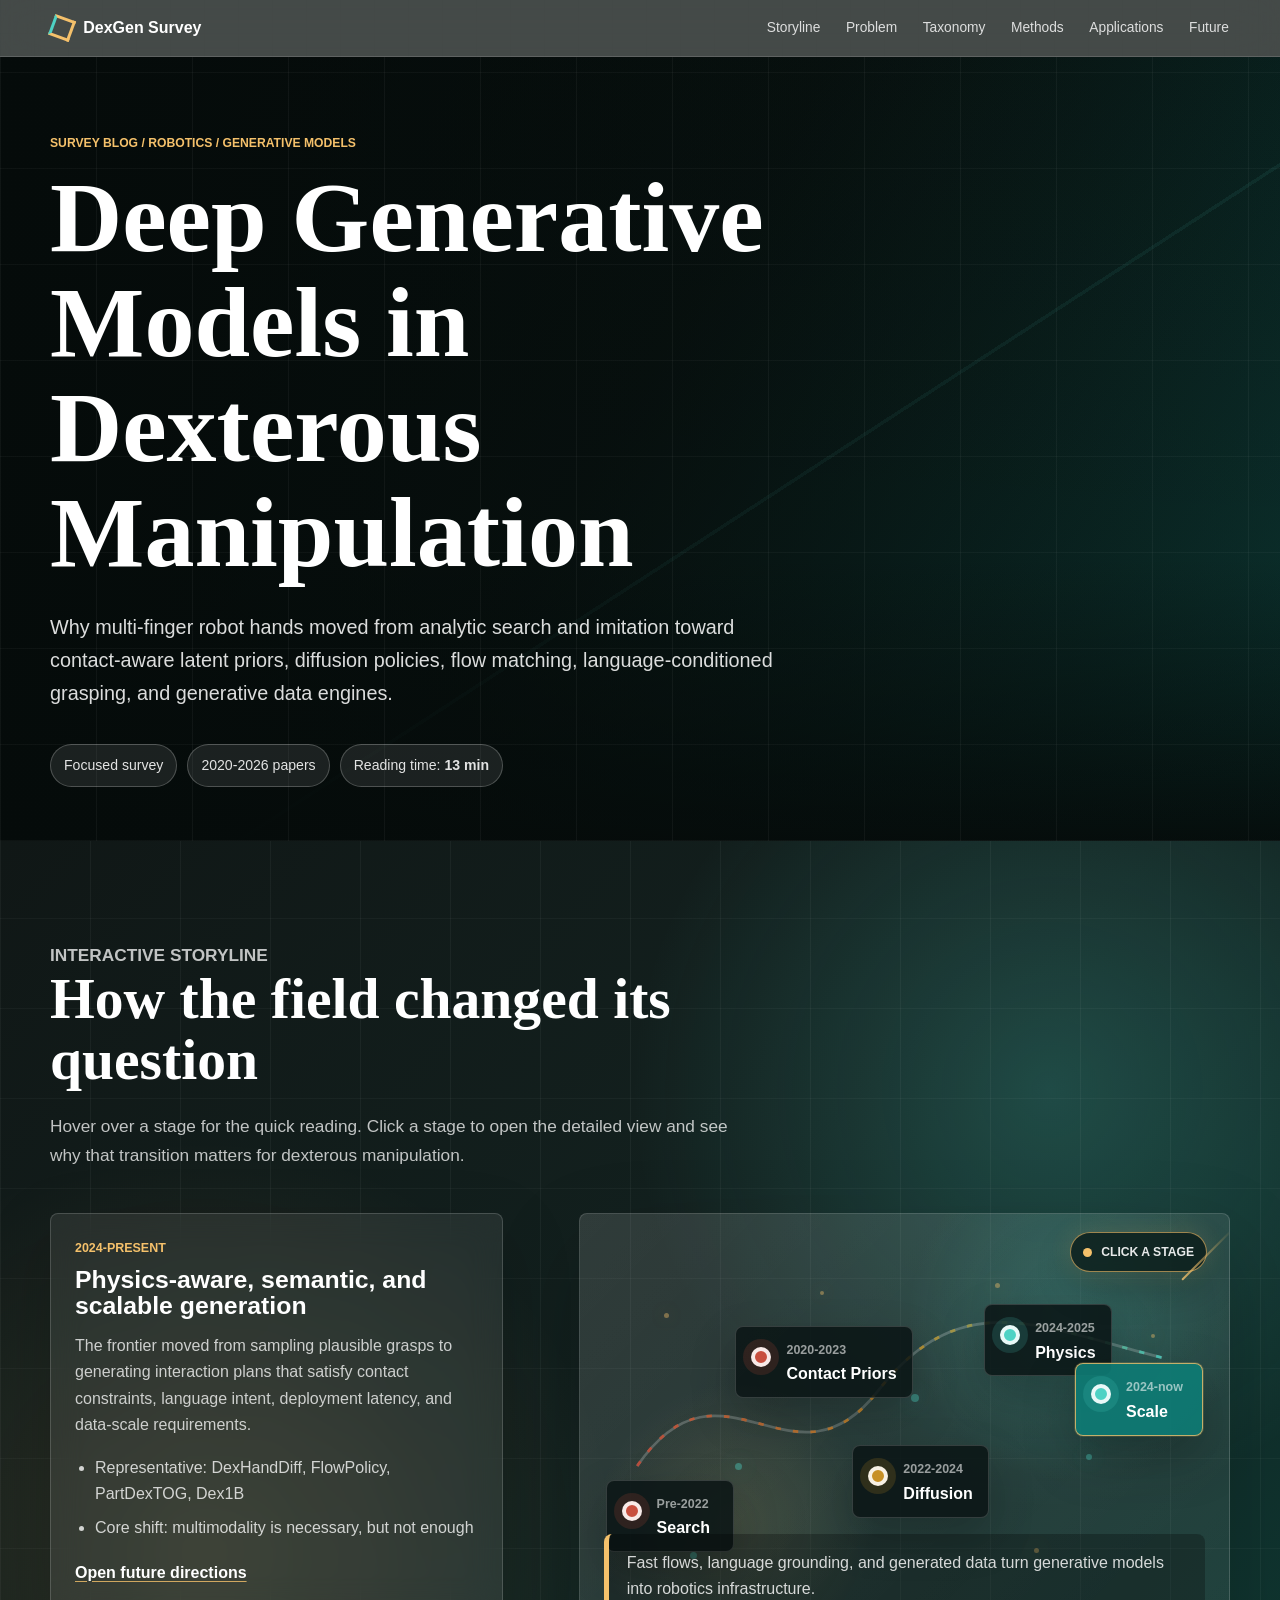
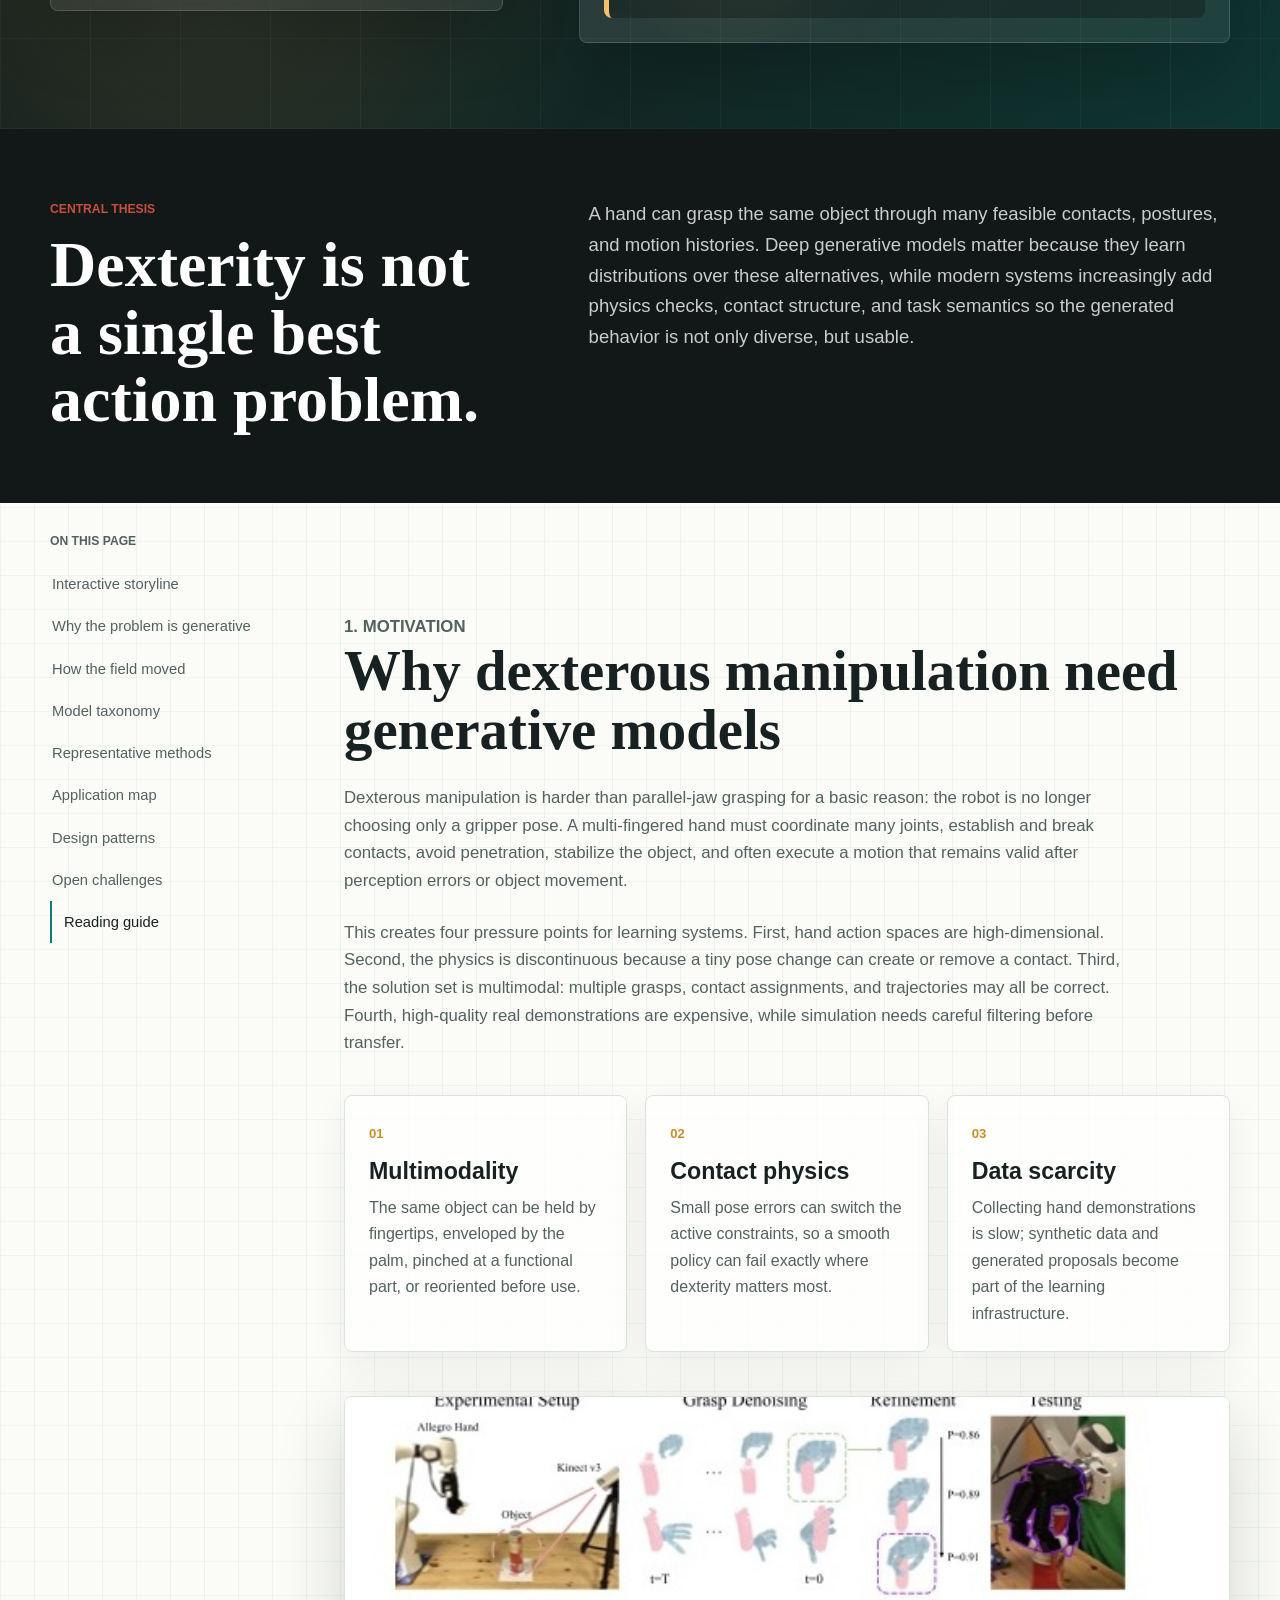
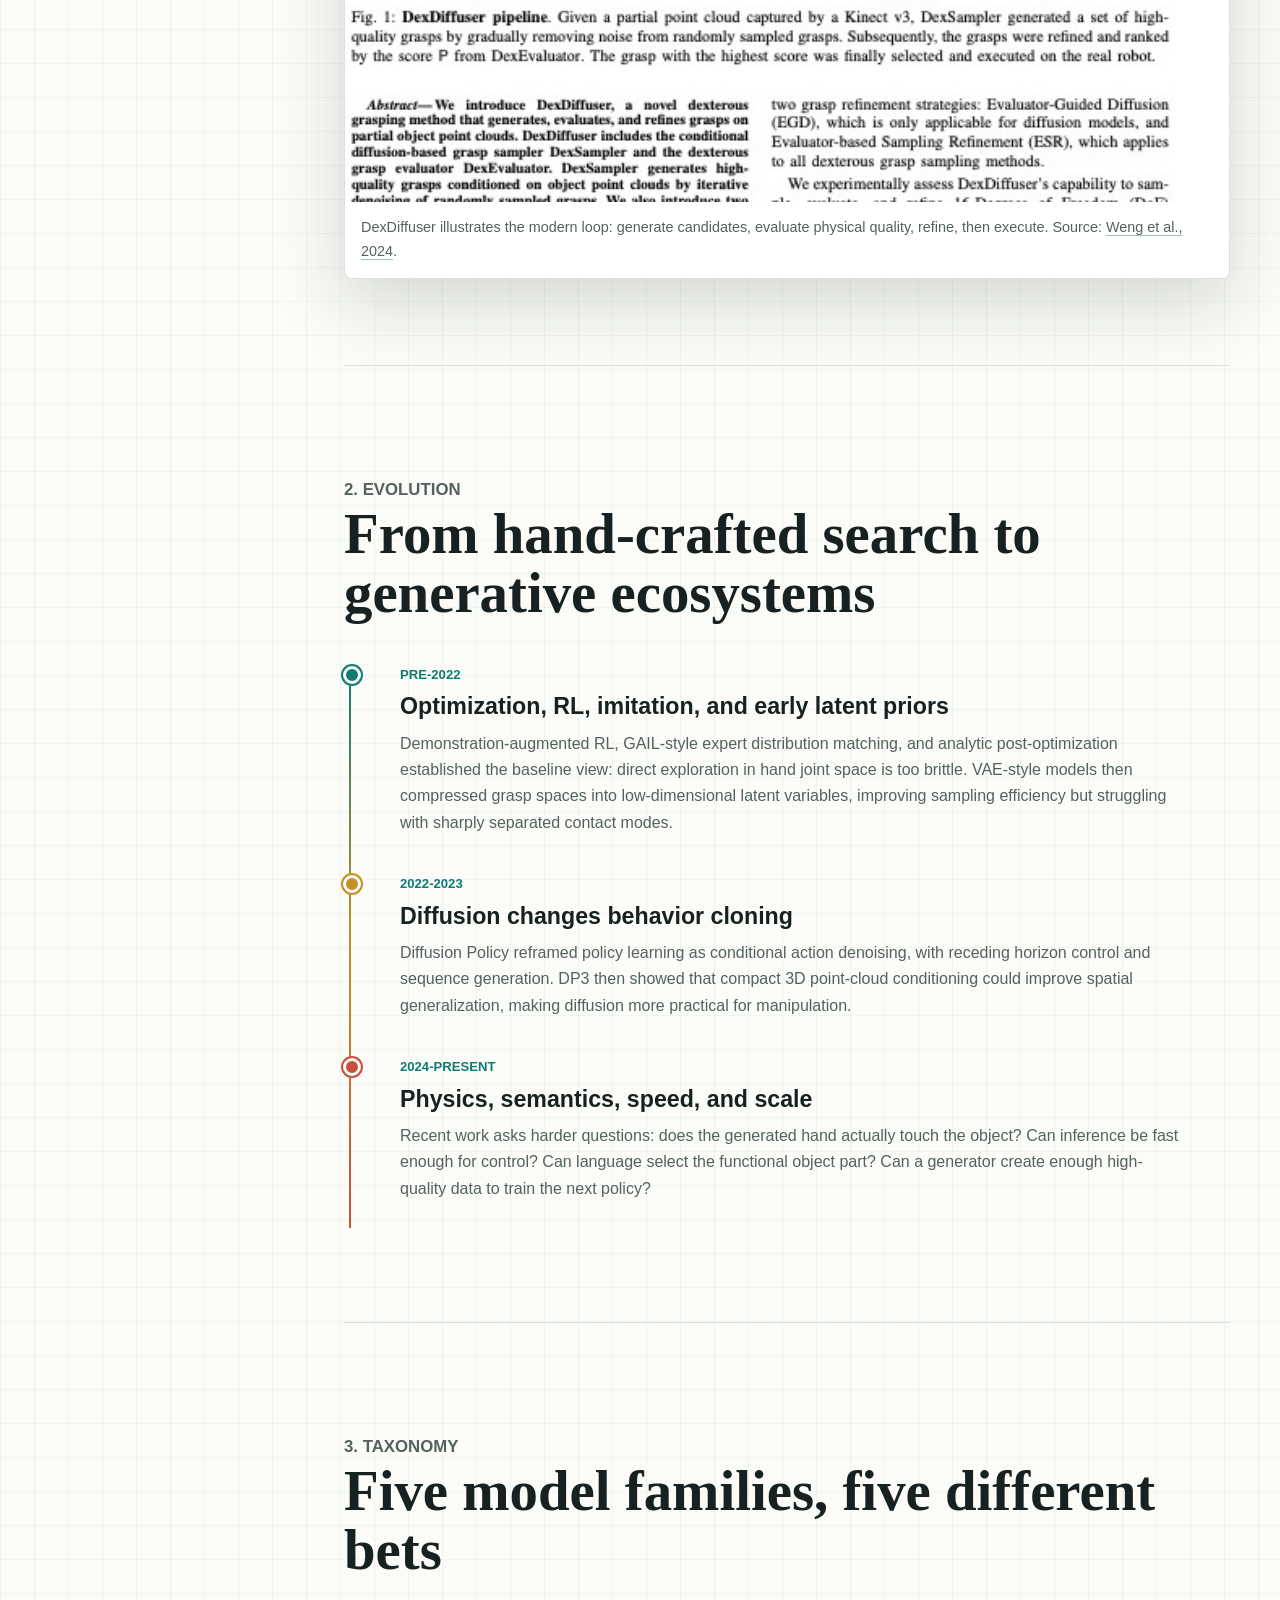
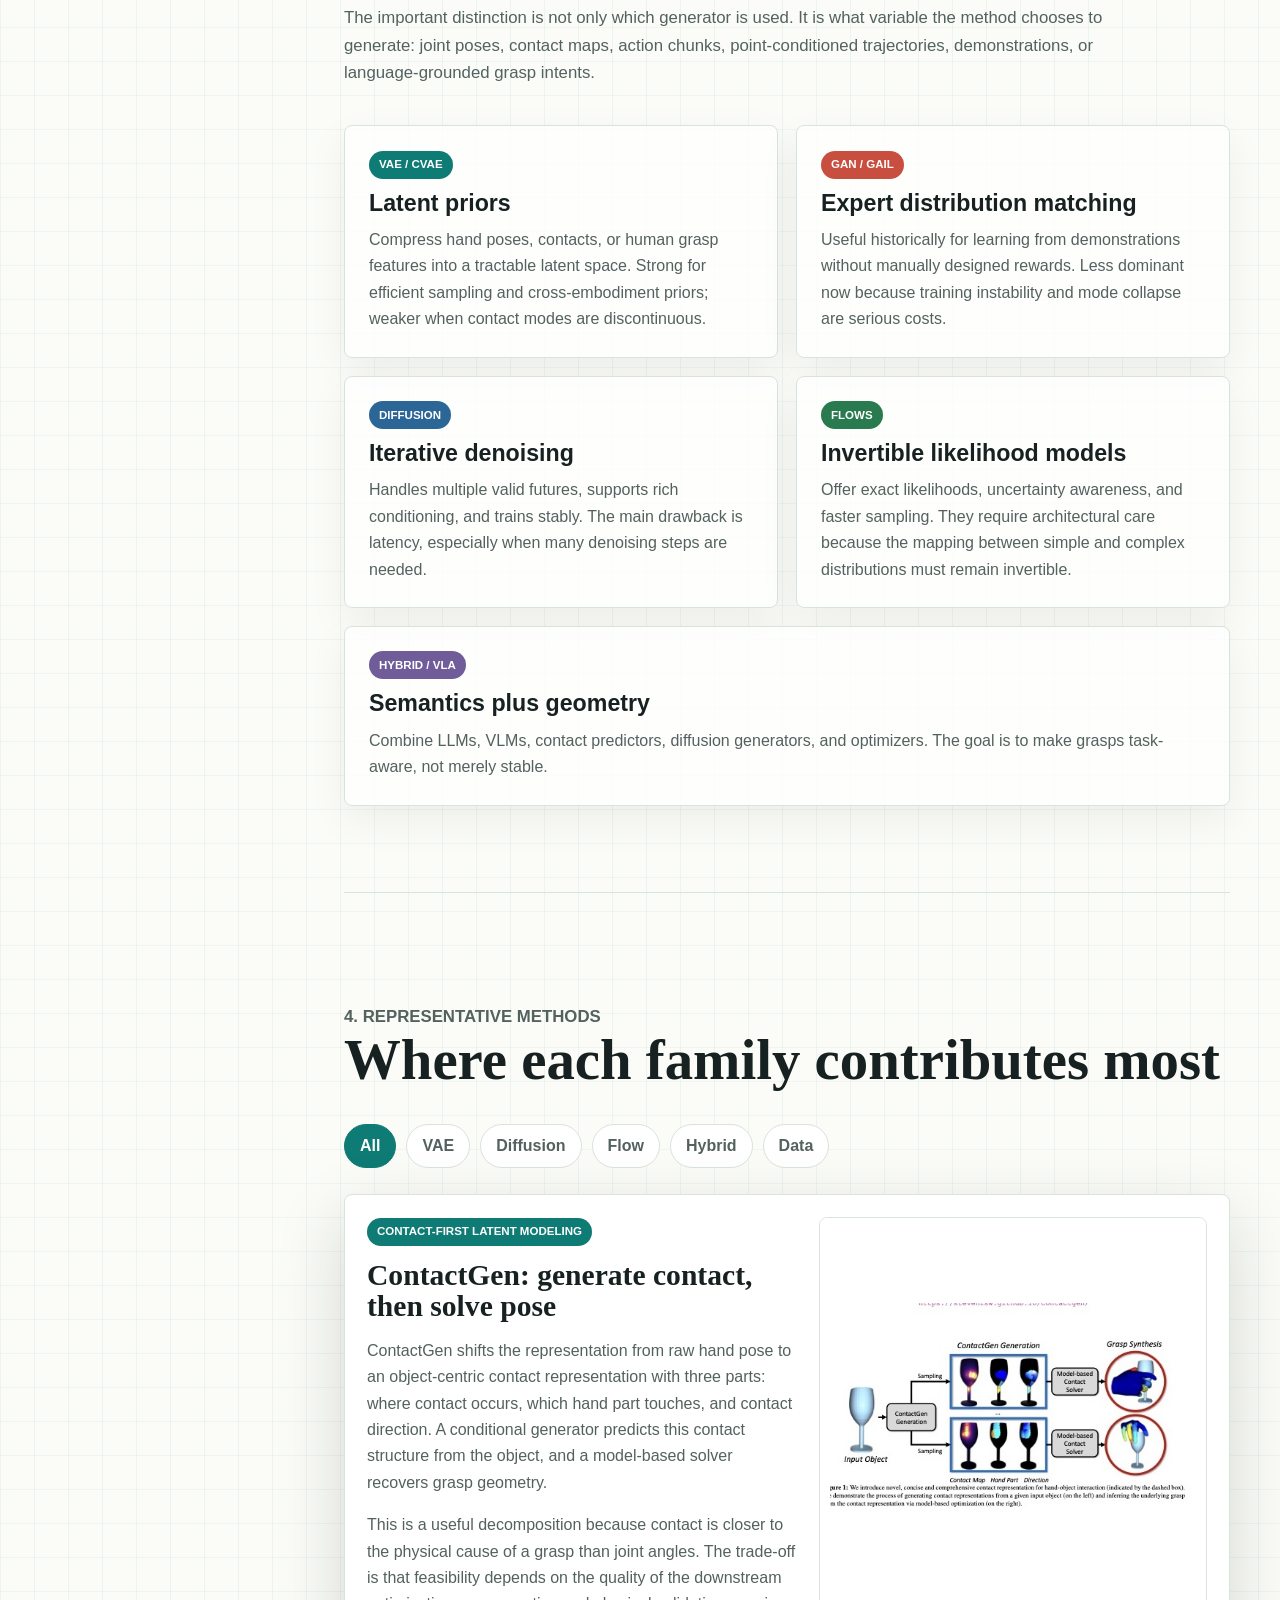
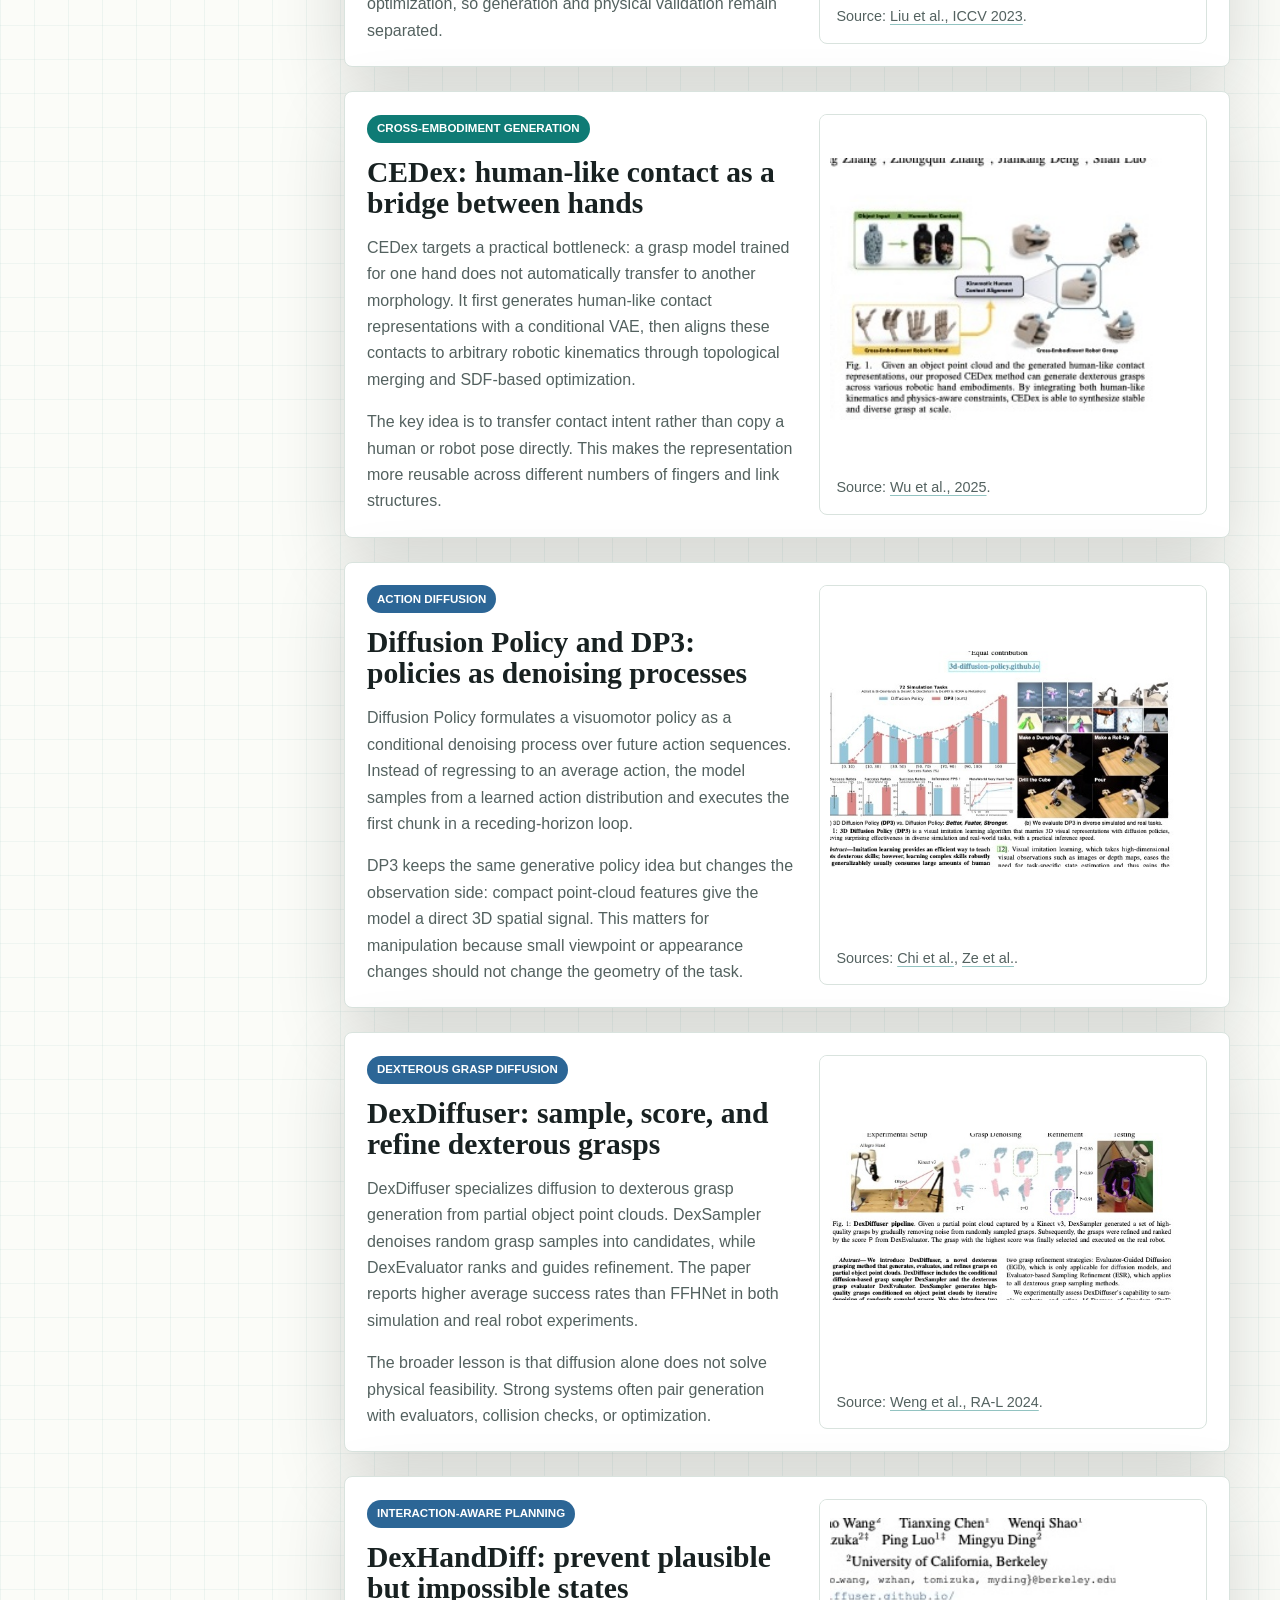
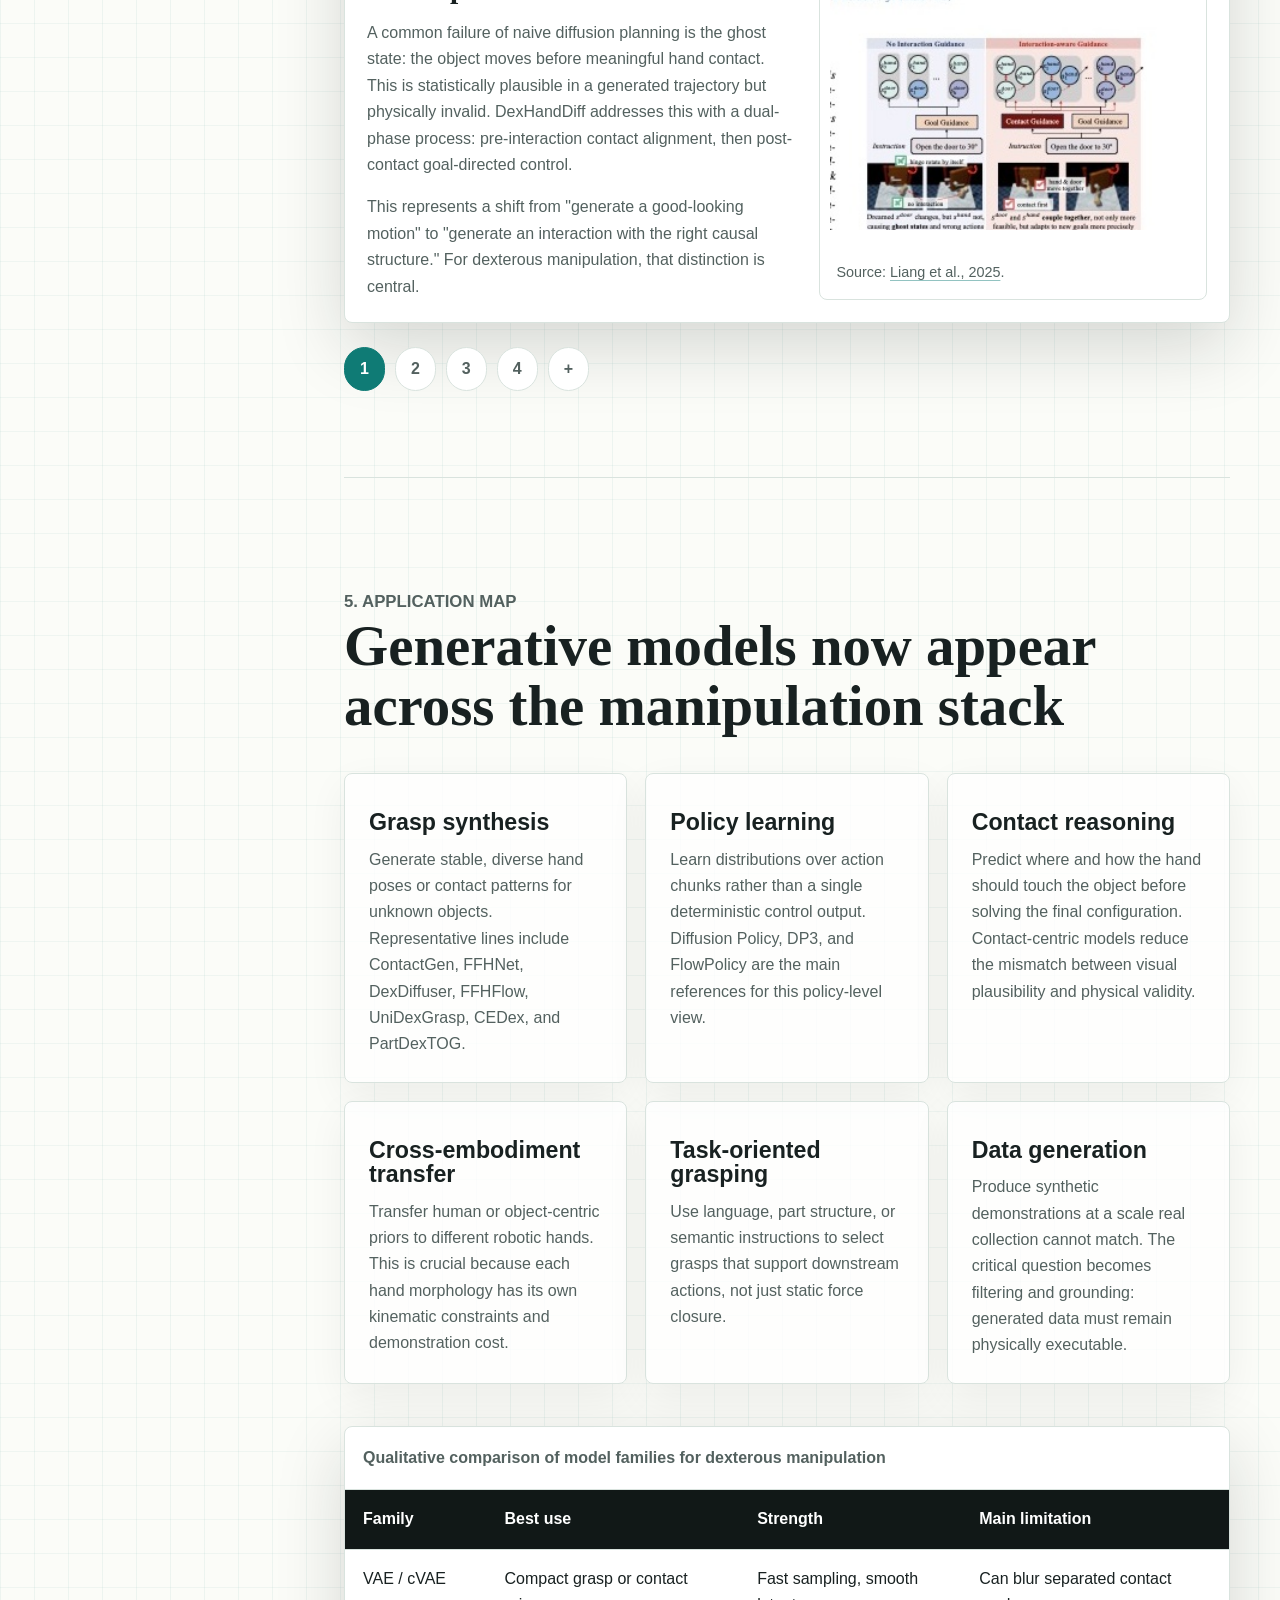
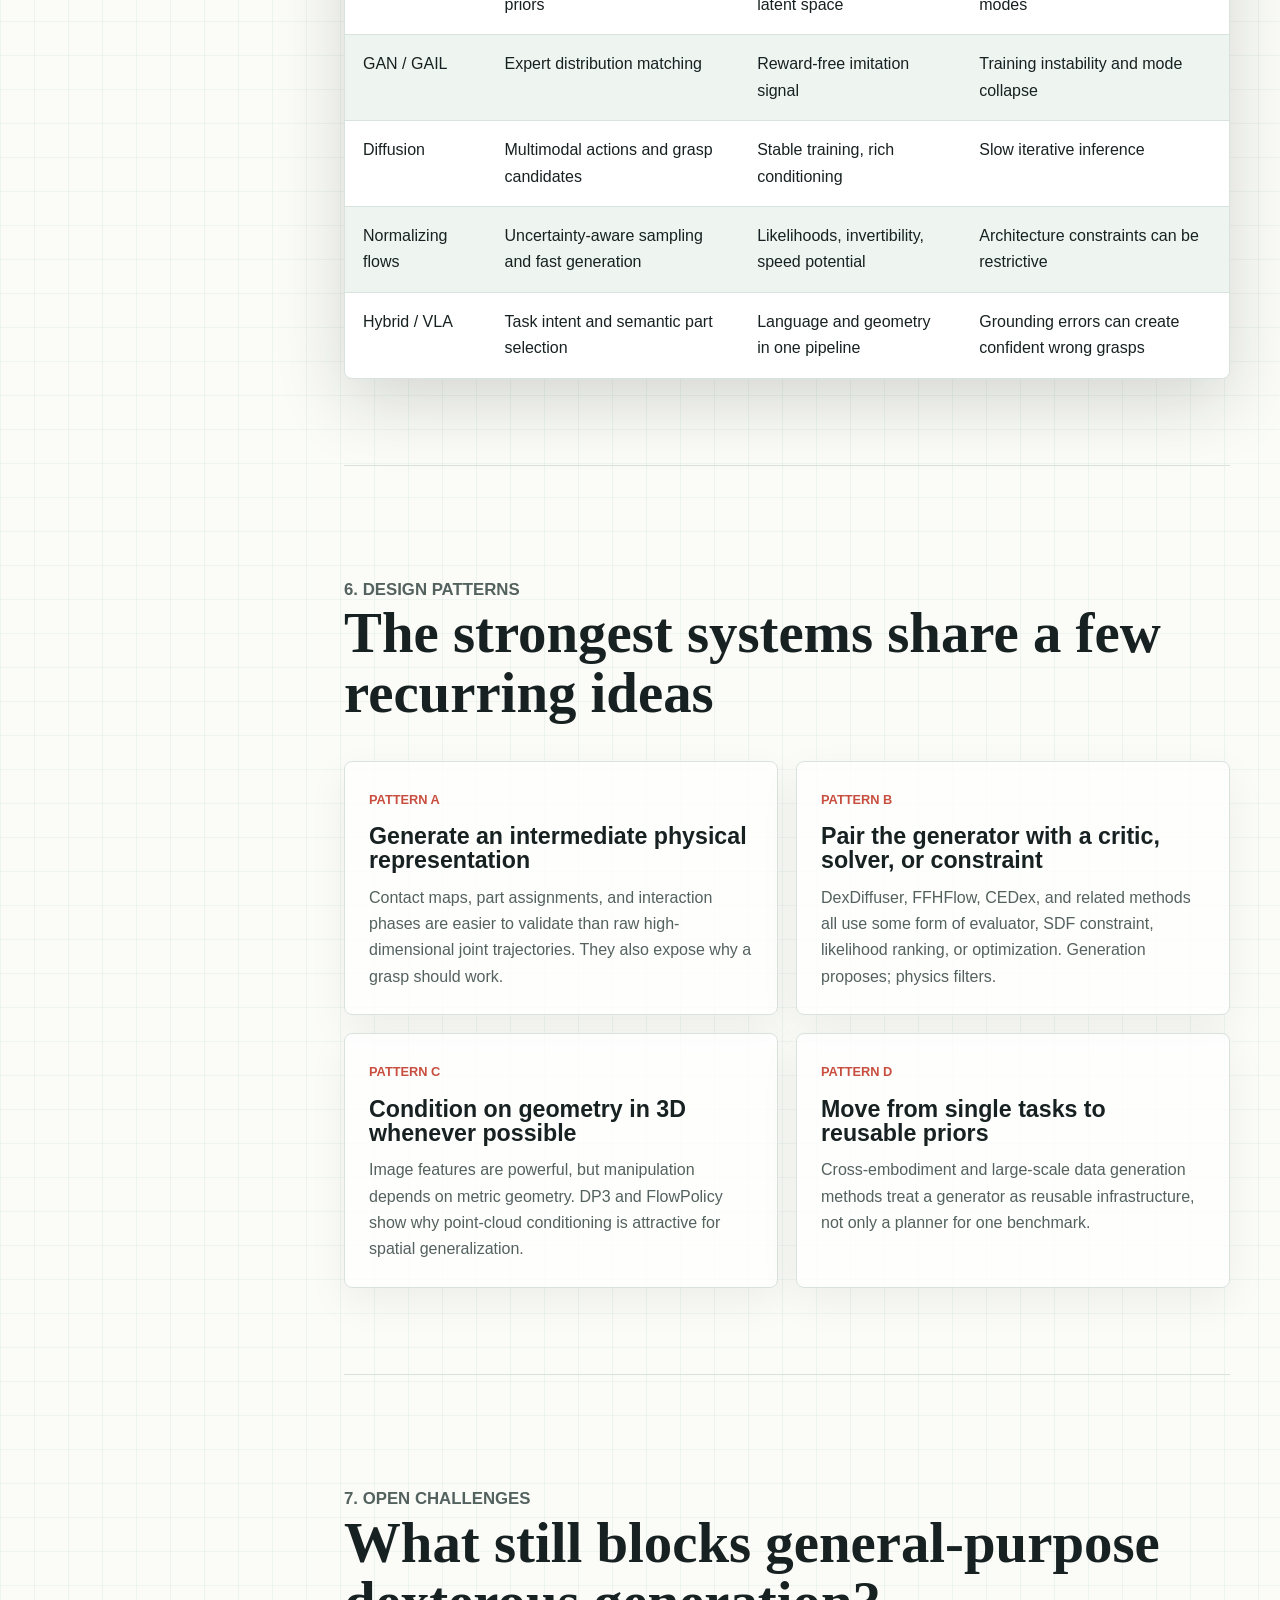
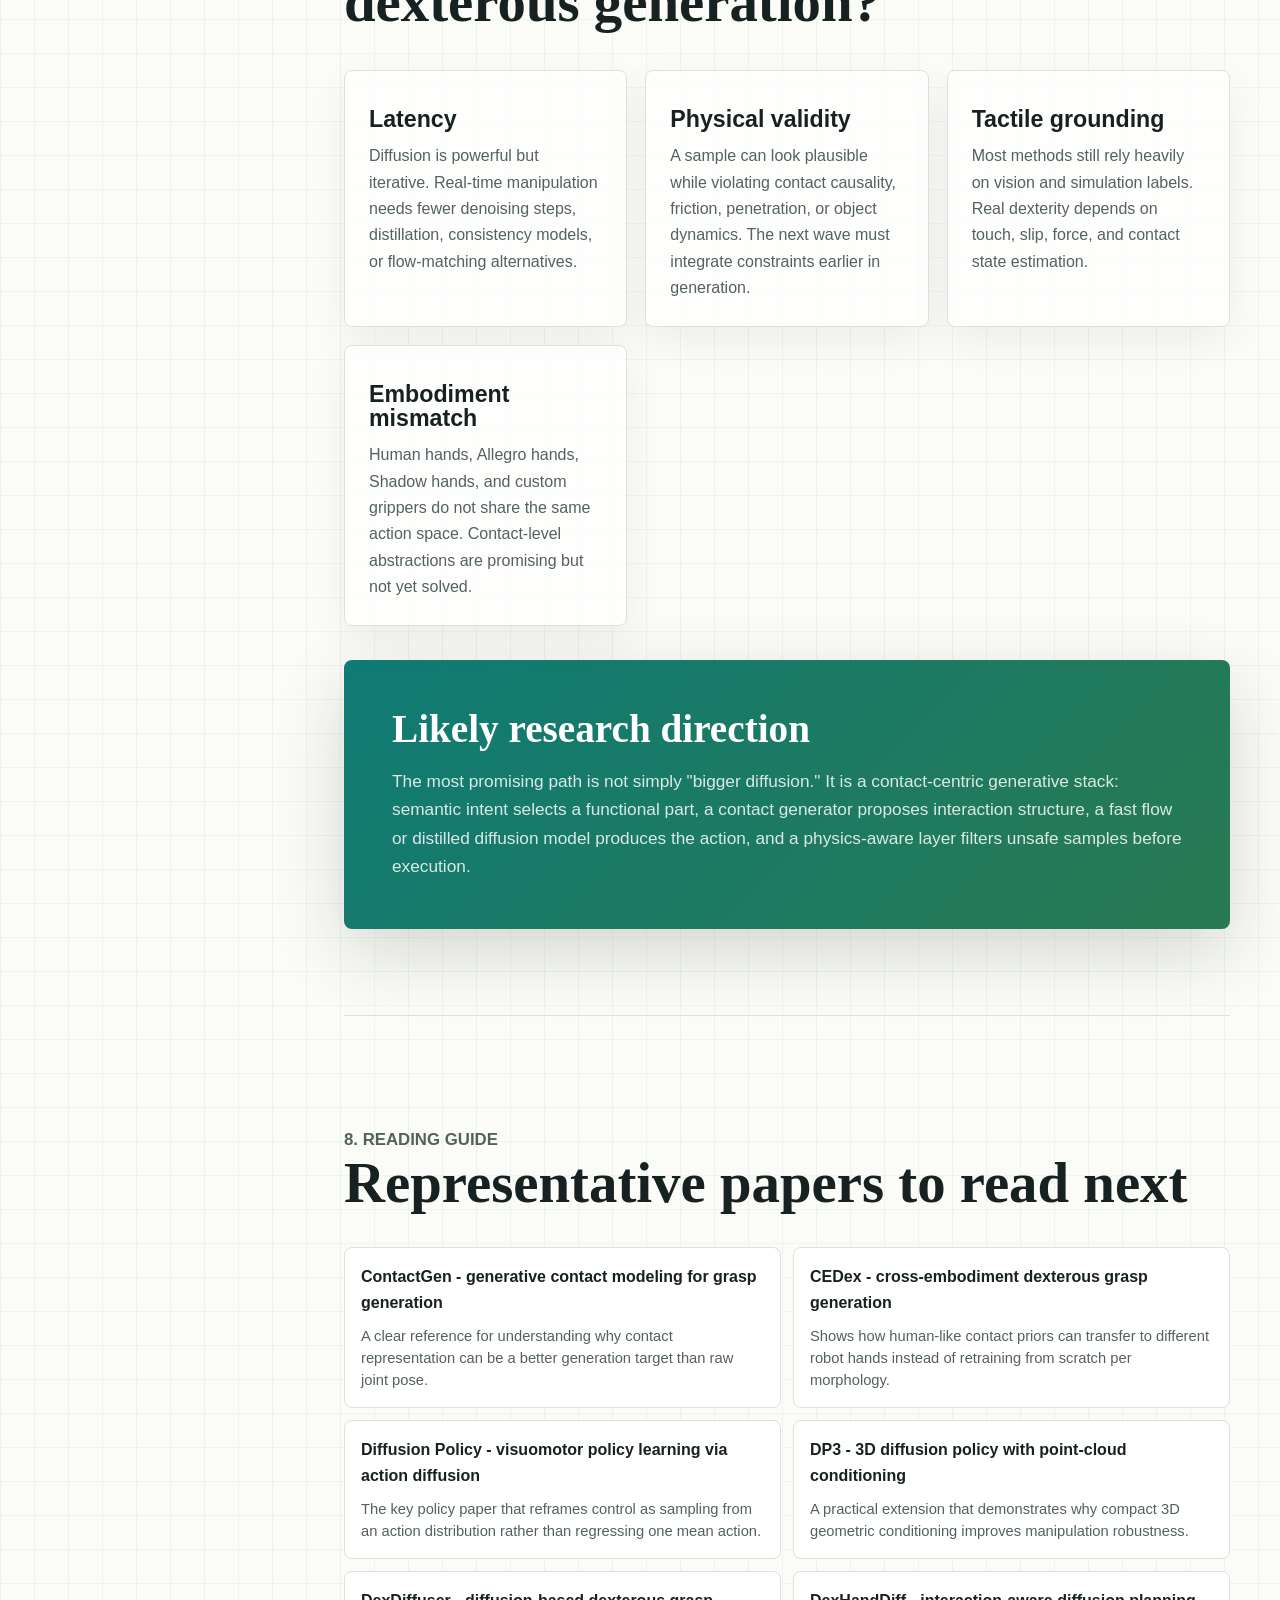
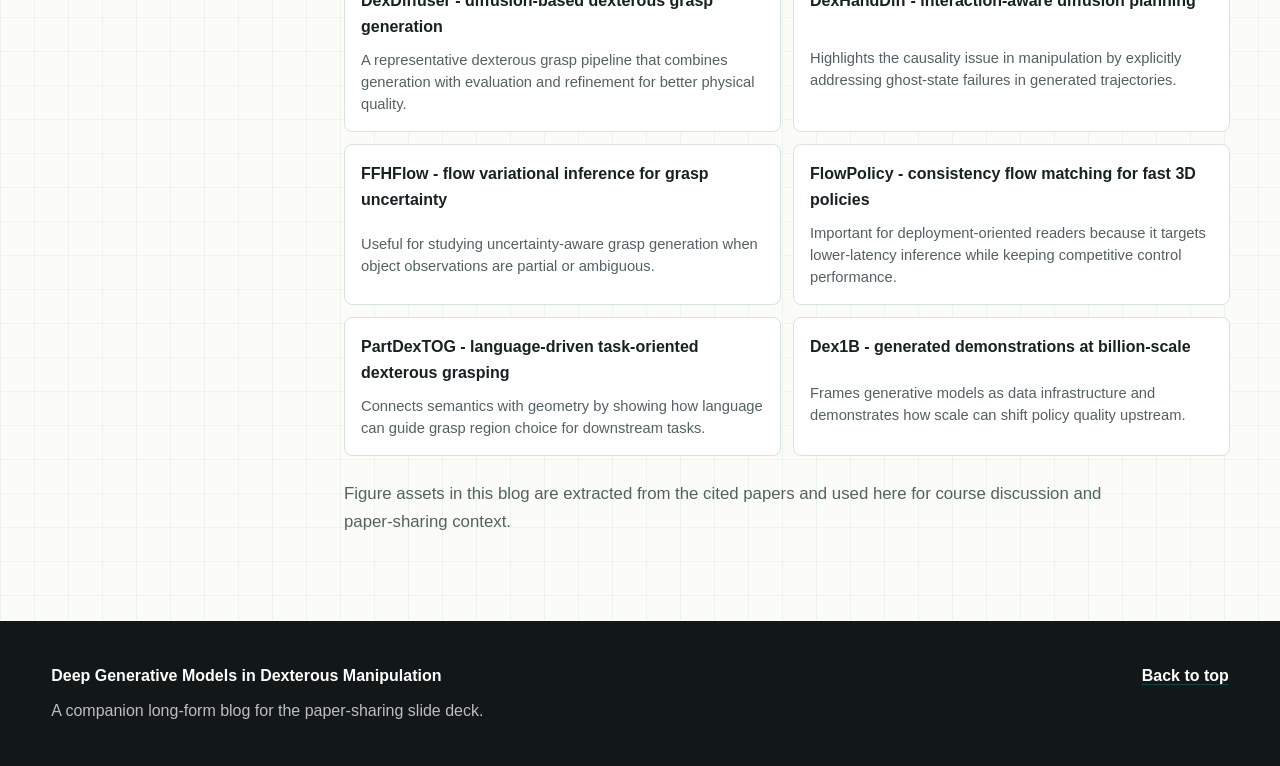
==== commit 2778922e: "more content" ====
--- a/generative_dexhand/index.html
+++ b/generative_dexhand/index.html
@@ -246,7 +246,7 @@
         <article class="article">
           <section id="problem" class="article-section">
             <p class="label">1. Motivation</p>
-            <h2>Why dexterous manipulation became a generative modeling problem</h2>
+            <h2>Why dexterous manipulation need generative models </h2>
             <p>
               Dexterous manipulation is harder than parallel-jaw grasping for a
               basic reason: the robot is no longer choosing only a gripper pose.
@@ -694,6 +694,165 @@
                   </figcaption>
                 </figure>
               </article>
+
+              <article class="method-card text-only" id="method-cgf" data-family="vae">
+                <div class="method-copy">
+                  <span class="chip vae">Continuous grasping with cVAE</span>
+                  <h3>Learning Continuous Grasping Function with a Dexterous Hand from Human Demonstrations</h3>
+                  <p>
+                    This work learns a Continuous Grasping Function for dexterous hand manipulation from human demonstrations. It retargets human-object interaction trajectories to robot hand demonstrations, then trains a conditional variational autoencoder to generate smooth, continuous-time grasping motions. The model samples multiple candidate plans, tested in simulation and transferred to a real Allegro Hand.
+                  </p>
+                  <p>
+                    Source:
+                    <a href="https://arxiv.org/abs/2207.05053">arXiv</a>.
+                  </p>
+                </div>
+              </article>
+
+              <article class="method-card text-only" id="method-ugg" data-family="diffusion">
+                <div class="method-copy">
+                  <span class="chip diffusion">Unified diffusion grasping</span>
+                  <h3>UGG: Unified Generative Grasping</h3>
+                  <p>
+                    UGG proposes a unified diffusion-based framework for dexterous grasp generation. Instead of regressing one hand pose, it jointly models object point clouds, hand parameters, and contact information. A transformer diffusion model generates diverse grasp candidates, while a lightweight discriminator improves physical success. It also supports reverse generation, such as inferring object information from hand configurations.
+                  </p>
+                  <p>
+                    Source:
+                    <a href="https://arxiv.org/abs/2311.16917">arXiv</a>.
+                  </p>
+                </div>
+              </article>
+
+              <article class="method-card text-only" id="method-unidexfpm" data-family="diffusion">
+                <div class="method-copy">
+                  <span class="chip diffusion">Pre-grasp diffusion policy</span>
+                  <h3>UniDexFPM: Universal Dexterous Functional Pre-grasp Manipulation Via Diffusion Policy</h3>
+                  <p>
+                    UniDexFPM studies functional pre-grasp manipulation, where a dexterous hand repositions or reorients objects before grasping. It uses diffusion policy to generate control actions conditioned on object state, goal pose, and hand-object interaction. The policy models multi-modal contact-rich behavior, enabling robust preparation for later functional grasping across diverse scenarios.
+                  </p>
+                  <p>
+                    Source:
+                    <a href="https://arxiv.org/abs/2403.12421">arXiv</a>.
+                  </p>
+                </div>
+              </article>
+
+              <article class="method-card text-only" id="method-dexgangrasp" data-family="hybrid">
+                <div class="method-copy">
+                  <span class="chip hybrid">GAN-based task grasping</span>
+                  <h3>DexGANGrasp: Dexterous Generative Adversarial Grasping Synthesis for Task-Oriented Manipulation</h3>
+                  <p>
+                    DexGANGrasp uses a conditional GAN to synthesize dexterous grasps from single-view observations in real time. DexGenerator proposes candidate hand configurations and DexEvaluator judges grasp stability. The method supports both general and task-oriented grasping, and later integrates affordance prompting with multimodal language-vision models for semantically grounded manipulation.
+                  </p>
+                  <p>
+                    Source:
+                    <a href="https://arxiv.org/abs/2407.17348">arXiv</a>.
+                  </p>
+                </div>
+              </article>
+
+              <article class="method-card text-only" id="method-dexgraspnet2" data-family="diffusion">
+                <div class="method-copy">
+                  <span class="chip diffusion">Cluttered-scene diffusion grasping</span>
+                  <h3>DexGraspNet 2.0: Learning Generative Dexterous Grasping in Large-scale Synthetic Cluttered Scenes</h3>
+                  <p>
+                    DexGraspNet 2.0 introduces a large synthetic benchmark for dexterous grasping in cluttered scenes, with thousands of scenes and hundreds of millions of grasps. It also proposes a two-stage generative method using diffusion conditioned on local geometry. The model generates feasible grasps under clutter and demonstrates strong zero-shot sim-to-real transfer.
+                  </p>
+                  <p>
+                    Source:
+                    <a href="https://arxiv.org/abs/2410.23004">arXiv</a>.
+                  </p>
+                </div>
+              </article>
+
+              <article class="method-card text-only" id="method-arcap" data-family="data">
+                <div class="method-copy">
+                  <span class="chip data">AR-assisted demonstration data</span>
+                  <h3>ARCap: Collecting High-quality Human Demonstrations for Robot Learning with Augmented Reality Feedback</h3>
+                  <p>
+                    ARCap is primarily a data-collection system, but directly supports generative policy learning. It uses augmented-reality visual feedback and haptic warnings to help users collect robot-executable demonstrations that respect kinematics and avoid collisions. These higher-quality demonstrations can train methods such as diffusion policies for dexterous or cross-embodiment manipulation.
+                  </p>
+                  <p>
+                    Source:
+                    <a href="https://arxiv.org/abs/2410.08464">arXiv</a>.
+                  </p>
+                </div>
+              </article>
+
+              <article class="method-card text-only" id="method-vla-switch" data-family="hybrid">
+                <div class="method-copy">
+                  <span class="chip hybrid">VLA + diffusion control switching</span>
+                  <h3>Vision-Language-Action Model and Diffusion Policy Switching Enables Dexterous Control of an Anthropomorphic Hand</h3>
+                  <p>
+                    This work combines a fine-tuned vision-language-action model with a diffusion policy for dexterous control of a 13-DoF anthropomorphic hand. The VLA model handles language-conditioned high-level planning, while diffusion handles precise low-level interactions. A learned switching signal transitions between them for more robust language-guided pick-and-place and error recovery.
+                  </p>
+                  <p>
+                    Source:
+                    <a href="https://arxiv.org/abs/2410.14022">arXiv</a>.
+                  </p>
+                </div>
+              </article>
+
+              <article class="method-card text-only" id="method-visuomotor-diffusion" data-family="diffusion">
+                <div class="method-copy">
+                  <span class="chip diffusion">Real-world in-hand diffusion</span>
+                  <h3>Learning Dexterous In-Hand Manipulation with Multifingered Hands via Visuomotor Diffusion</h3>
+                  <p>
+                    This paper learns real-world dexterous in-hand manipulation using visuomotor diffusion policies. Demonstrations are collected via an AR teleoperation setup for the Allegro Hand and filtered to remove low-quality trajectories. The diffusion policy maps visual observations and robot states to actions, enabling complex multi-finger skills such as one-handed bottle-lid unscrewing.
+                  </p>
+                  <p>
+                    Source:
+                    <a href="https://arxiv.org/abs/2503.02587">arXiv</a>.
+                  </p>
+                </div>
+              </article>
+
+              <article class="method-card text-only" id="method-afforddexgrasp" data-family="flow">
+                <div class="method-copy">
+                  <span class="chip flow">Language-guided flow matching</span>
+                  <h3>AffordDexGrasp: Open-set Language-guided Dexterous Grasp with Generalizable-Instructive Affordance</h3>
+                  <p>
+                    AffordDexGrasp addresses open-set, language-guided dexterous grasping by bridging language semantics and hand actions through a generalizable affordance representation. It uses Affordance Flow Matching to generate language-conditioned affordances and Grasp Flow Matching to generate grasps from those affordances, improving generalization to unseen object categories and task instructions.
+                  </p>
+                  <p>
+                    Source:
+                    <a href="https://arxiv.org/abs/2503.07360">arXiv</a>.
+                  </p>
+                </div>
+              </article>
+
+              <article class="method-card text-only" id="method-g-dexgrasp" data-family="hybrid">
+                <div class="method-copy">
+                  <span class="chip hybrid">Retrieval-augmented generation</span>
+                  <h3>G-DexGrasp: Generalizable Dexterous Grasping Synthesis Via Part-Aware Prior Retrieval and Prior-Assisted Generation</h3>
+                  <p>
+                    G-DexGrasp uses a retrieval-augmented generation pipeline for task-oriented dexterous grasp synthesis. It first retrieves part-aware priors, including contact parts and affordance-related grasp distributions, then uses them to guide hand-configuration synthesis and refinement. This prior-assisted generation makes grasps more plausible for unseen object categories and language instructions.
+                  </p>
+                  <p>
+                    Source:
+                    <a href="https://arxiv.org/abs/2503.19457">arXiv</a>.
+                  </p>
+                </div>
+              </article>
+
+              <article class="method-card text-only" id="method-contact2motion" data-family="hybrid">
+                <div class="method-copy">
+                  <span class="chip hybrid">Contact-guided motion generation</span>
+                  <h3>Contact2Motion: Contact guided dexterous grasp motion generation with synergy embedded optimization</h3>
+                  <p>
+                    Contact2Motion focuses on generating complete dexterous grasp motions, not only final poses. It uses contact information as guidance and combines motion generation with synergy-embedded optimization. The generative stage predicts contact- or motion-related structures, while optimization enforces hand synergies and physical plausibility, producing smoother and more controllable grasp trajectories.
+                  </p>
+                  <p>
+                    Source:
+                    <a href="https://journals.sagepub.com/doi/10.1177/02783649251364392">Sage Journals</a>.
+                  </p>
+                </div>
+              </article>
+            </div>
+
+            <div class="methods-pagination" aria-label="Methods pagination" hidden>
+              <div class="methods-page-numbers" role="group" aria-label="Method pages"></div>
+              <button class="methods-page-next" type="button" aria-label="Go to next page">+</button>
             </div>
           </section>
 
@@ -883,17 +1042,6 @@
               </article>
             </div>
 
-            <figure class="wide-figure">
-              <img
-                src="assets/deck_figures/flowpolicy_speedband.jpg"
-                alt="FlowPolicy speed band showing fast flow-based policy generation"
-              />
-              <figcaption>
-                Fast generation is becoming a central research target. Source:
-                <a href="https://arxiv.org/abs/2412.04987">FlowPolicy</a>.
-              </figcaption>
-            </figure>
-
             <div class="future-callout">
               <h3>Likely research direction</h3>
               <p>
@@ -911,16 +1059,46 @@
             <p class="label">8. Reading Guide</p>
             <h2>Representative papers to read next</h2>
             <div class="reference-grid">
-              <a href="https://arxiv.org/abs/2310.03740">ContactGen - generative contact modeling for grasp generation</a>
-              <a href="https://arxiv.org/abs/2509.24661">CEDex - cross-embodiment dexterous grasp generation</a>
-              <a href="https://arxiv.org/abs/2303.04137">Diffusion Policy - visuomotor policy learning via action diffusion</a>
-              <a href="https://arxiv.org/abs/2403.03954">DP3 - 3D diffusion policy with point-cloud conditioning</a>
-              <a href="https://arxiv.org/abs/2402.02989">DexDiffuser - diffusion-based dexterous grasp generation</a>
-              <a href="https://arxiv.org/abs/2411.18562">DexHandDiff - interaction-aware diffusion planning</a>
-              <a href="https://proceedings.mlr.press/v305/feng25a.html">FFHFlow - flow variational inference for grasp uncertainty</a>
-              <a href="https://arxiv.org/abs/2412.04987">FlowPolicy - consistency flow matching for fast 3D policies</a>
-              <a href="https://arxiv.org/abs/2505.12294">PartDexTOG - language-driven task-oriented dexterous grasping</a>
-              <a href="https://arxiv.org/abs/2506.17198">Dex1B - generated demonstrations at billion-scale</a>
+              <a href="https://arxiv.org/abs/2310.03740">
+                <span class="ref-title">ContactGen - generative contact modeling for grasp generation</span>
+                <span class="ref-value">A clear reference for understanding why contact representation can be a better generation target than raw joint pose.</span>
+              </a>
+              <a href="https://arxiv.org/abs/2509.24661">
+                <span class="ref-title">CEDex - cross-embodiment dexterous grasp generation</span>
+                <span class="ref-value">Shows how human-like contact priors can transfer to different robot hands instead of retraining from scratch per morphology.</span>
+              </a>
+              <a href="https://arxiv.org/abs/2303.04137">
+                <span class="ref-title">Diffusion Policy - visuomotor policy learning via action diffusion</span>
+                <span class="ref-value">The key policy paper that reframes control as sampling from an action distribution rather than regressing one mean action.</span>
+              </a>
+              <a href="https://arxiv.org/abs/2403.03954">
+                <span class="ref-title">DP3 - 3D diffusion policy with point-cloud conditioning</span>
+                <span class="ref-value">A practical extension that demonstrates why compact 3D geometric conditioning improves manipulation robustness.</span>
+              </a>
+              <a href="https://arxiv.org/abs/2402.02989">
+                <span class="ref-title">DexDiffuser - diffusion-based dexterous grasp generation</span>
+                <span class="ref-value">A representative dexterous grasp pipeline that combines generation with evaluation and refinement for better physical quality.</span>
+              </a>
+              <a href="https://arxiv.org/abs/2411.18562">
+                <span class="ref-title">DexHandDiff - interaction-aware diffusion planning</span>
+                <span class="ref-value">Highlights the causality issue in manipulation by explicitly addressing ghost-state failures in generated trajectories.</span>
+              </a>
+              <a href="https://proceedings.mlr.press/v305/feng25a.html">
+                <span class="ref-title">FFHFlow - flow variational inference for grasp uncertainty</span>
+                <span class="ref-value">Useful for studying uncertainty-aware grasp generation when object observations are partial or ambiguous.</span>
+              </a>
+              <a href="https://arxiv.org/abs/2412.04987">
+                <span class="ref-title">FlowPolicy - consistency flow matching for fast 3D policies</span>
+                <span class="ref-value">Important for deployment-oriented readers because it targets lower-latency inference while keeping competitive control performance.</span>
+              </a>
+              <a href="https://arxiv.org/abs/2505.12294">
+                <span class="ref-title">PartDexTOG - language-driven task-oriented dexterous grasping</span>
+                <span class="ref-value">Connects semantics with geometry by showing how language can guide grasp region choice for downstream tasks.</span>
+              </a>
+              <a href="https://arxiv.org/abs/2506.17198">
+                <span class="ref-title">Dex1B - generated demonstrations at billion-scale</span>
+                <span class="ref-value">Frames generative models as data infrastructure and demonstrates how scale can shift policy quality upstream.</span>
+              </a>
             </div>
             <p class="source-note">
               Figure assets in this blog are extracted from the cited papers and
--- a/generative_dexhand/styles.css
+++ b/generative_dexhand/styles.css
@@ -1017,6 +1017,54 @@
   margin-top: 26px;
 }
 
+.methods-pagination {
+  display: flex;
+  align-items: center;
+  gap: 10px;
+  margin-top: 24px;
+}
+
+.methods-page-numbers {
+  display: flex;
+  flex-wrap: wrap;
+  gap: 10px;
+}
+
+.methods-page-button,
+.methods-page-next {
+  min-height: 38px;
+  padding: 8px 15px;
+  border: 1px solid var(--line);
+  border-radius: 999px;
+  background: #ffffff;
+  color: var(--muted);
+  font: inherit;
+  font-weight: 800;
+  cursor: pointer;
+}
+
+.methods-page-button.active,
+.methods-page-button:hover,
+.methods-page-next:hover {
+  border-color: var(--teal);
+  color: #ffffff;
+  background: var(--teal);
+}
+
+.methods-page-button:focus-visible,
+.methods-page-next:focus-visible {
+  outline: 2px solid rgba(15, 123, 117, 0.35);
+  outline-offset: 2px;
+}
+
+.methods-page-next:disabled {
+  opacity: 0.5;
+  cursor: not-allowed;
+  border-color: var(--line);
+  color: var(--muted);
+  background: #ffffff;
+}
+
 .method-card {
   display: grid;
   grid-template-columns: minmax(0, 1.05fr) minmax(280px, 0.95fr);
@@ -1029,6 +1077,10 @@
   box-shadow: var(--shadow);
 }
 
+.method-card.text-only {
+  grid-template-columns: minmax(0, 1fr);
+}
+
 .method-card.is-hidden {
   display: none;
 }
@@ -1179,15 +1231,27 @@
 }
 
 .reference-grid a {
-  display: block;
-  min-height: 64px;
+  display: grid;
+  gap: 8px;
+  min-height: 110px;
   padding: 16px;
   border: 1px solid var(--line);
   border-radius: var(--radius);
   background: #ffffff;
   color: var(--ink);
+  text-decoration: none;
+}
+
+.ref-title {
   font-weight: 800;
-  text-decoration: none;
+}
+
+.ref-value {
+  display: block;
+  color: var(--muted);
+  font-size: 0.92rem;
+  font-weight: 400;
+  line-height: 1.5;
 }
 
 .reference-grid a:hover {
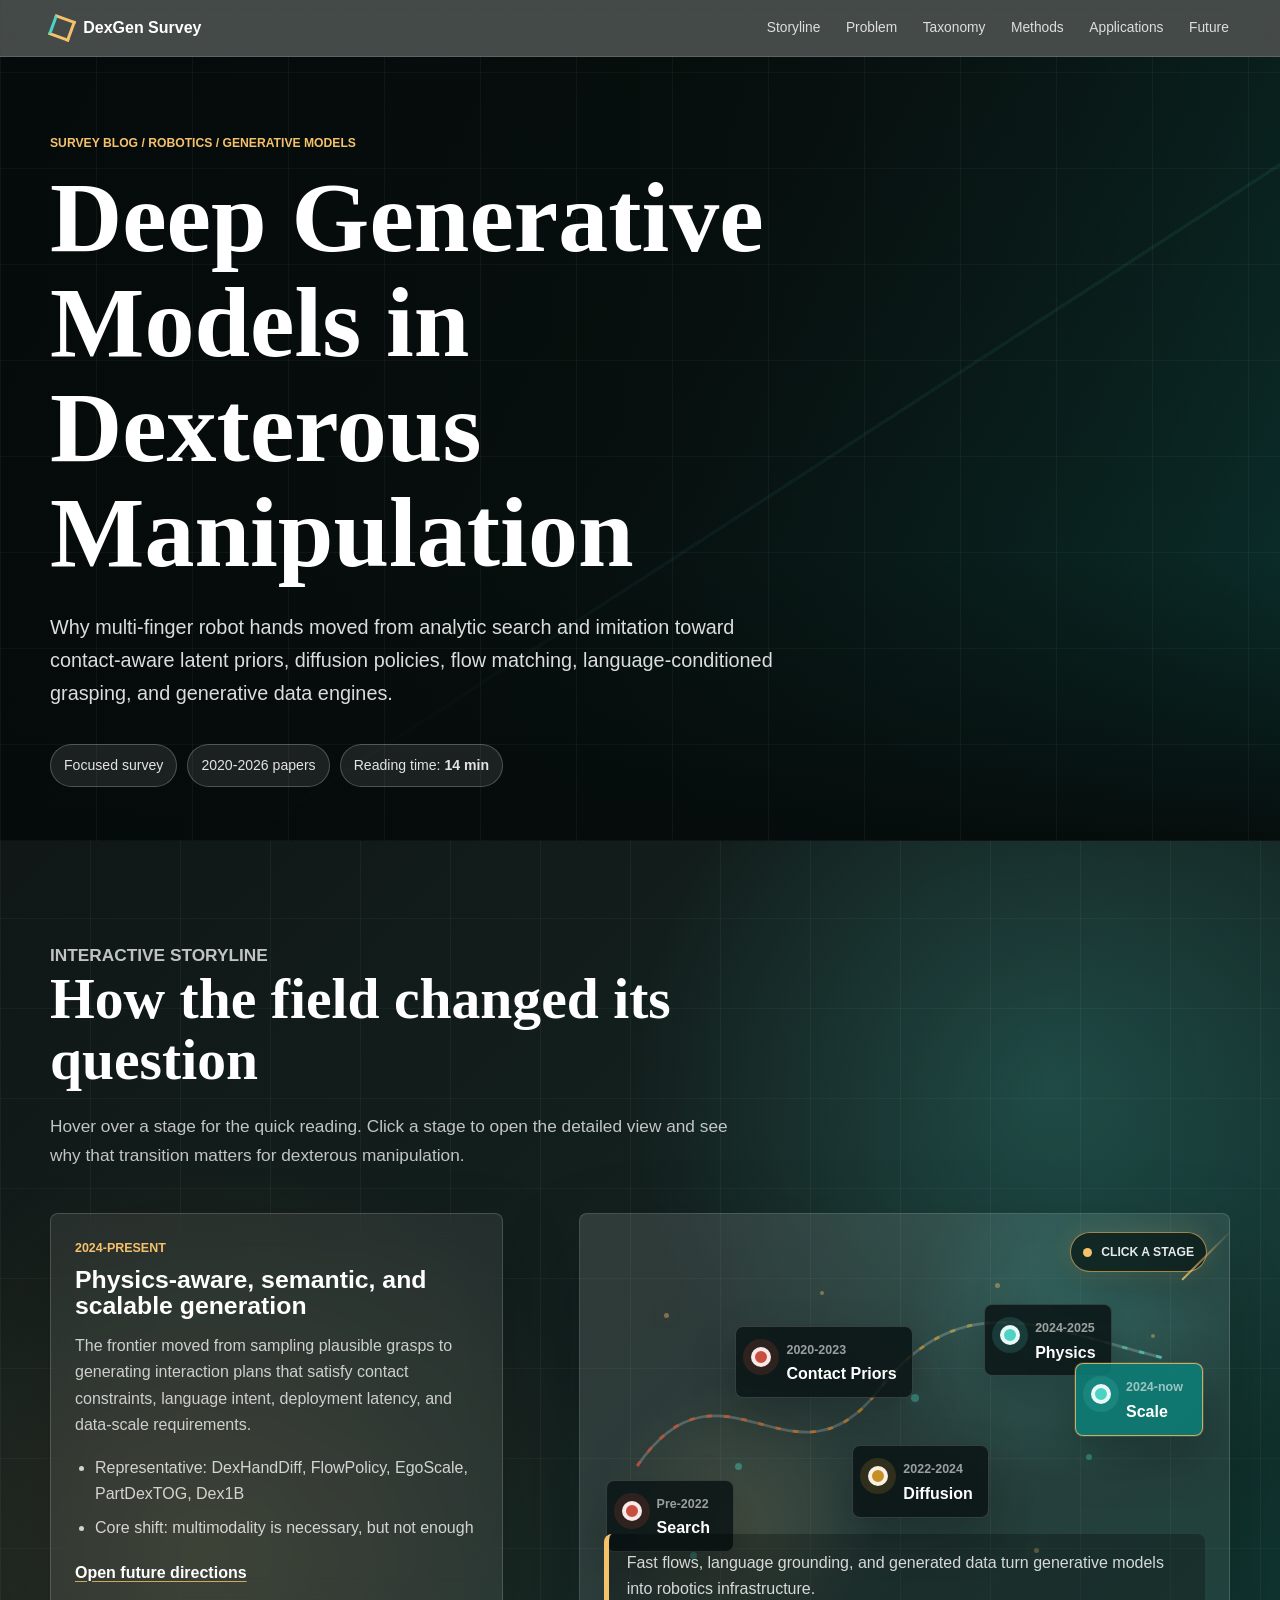
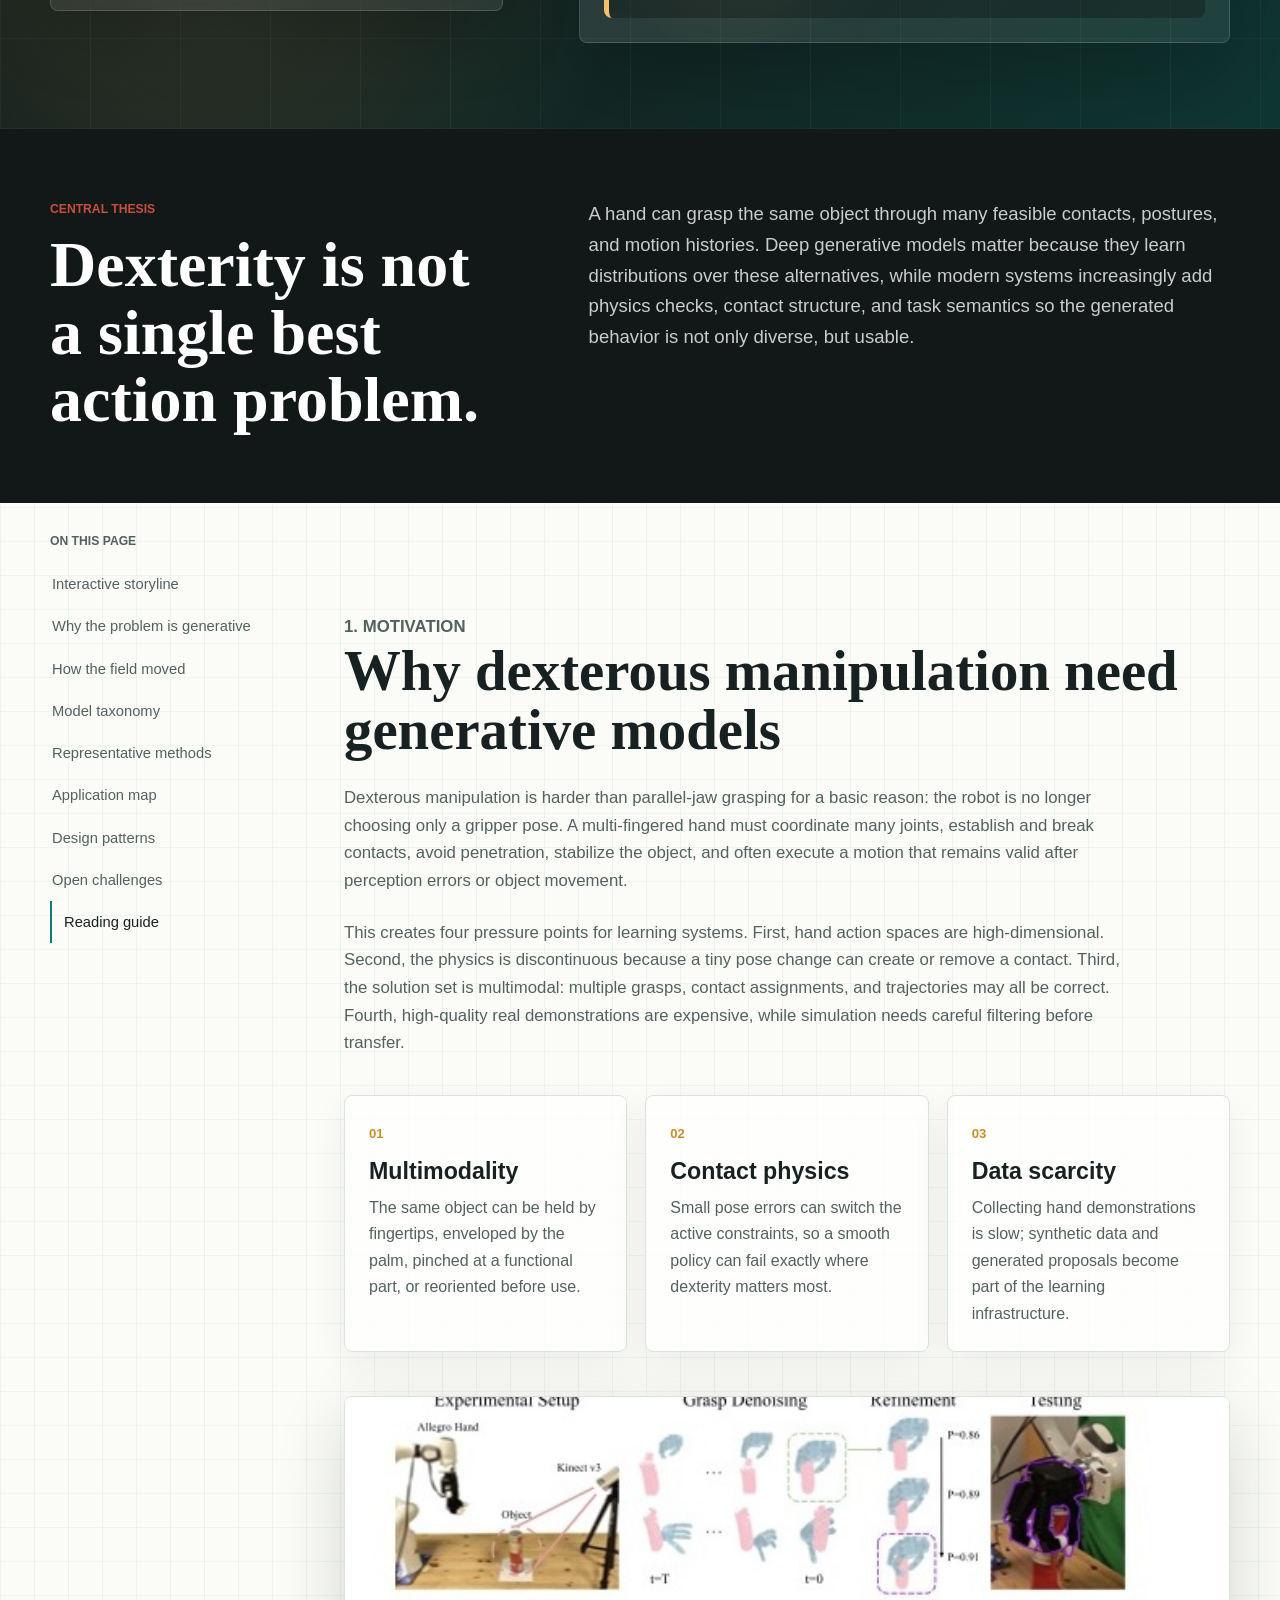
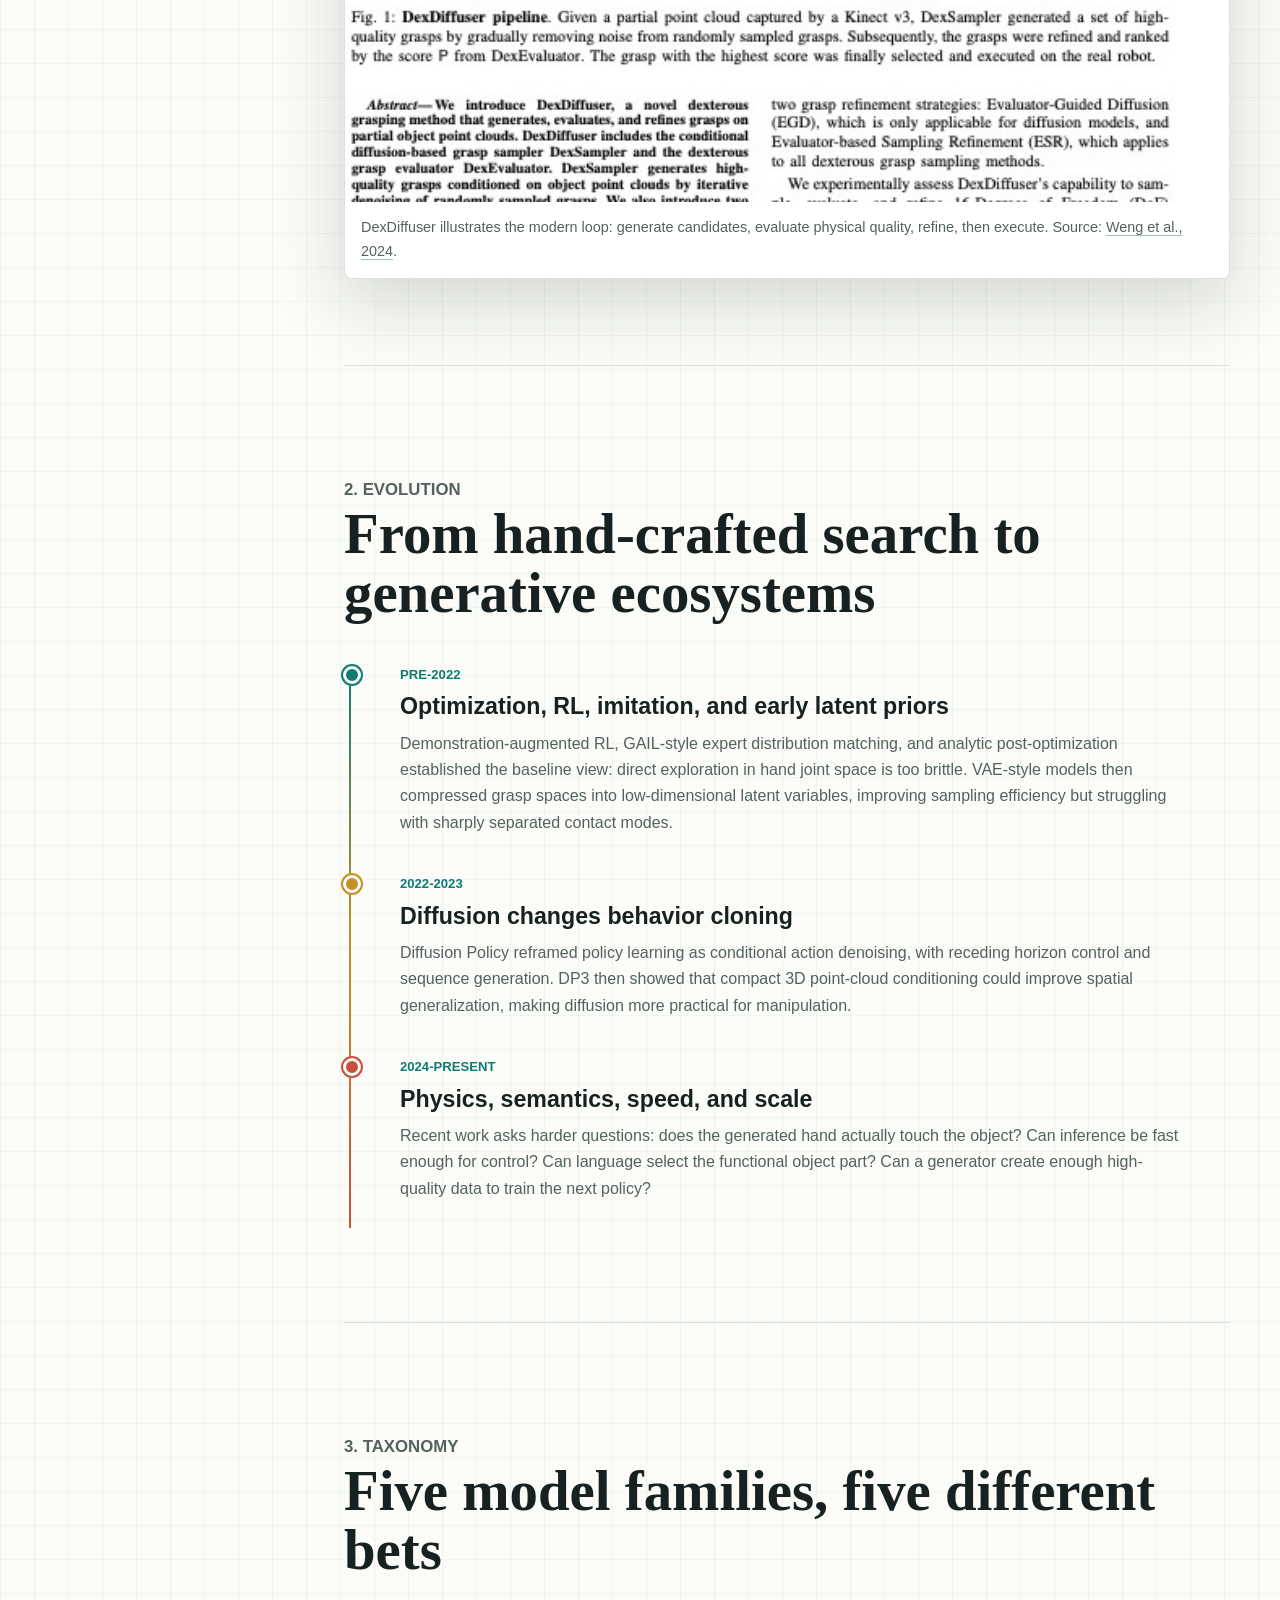
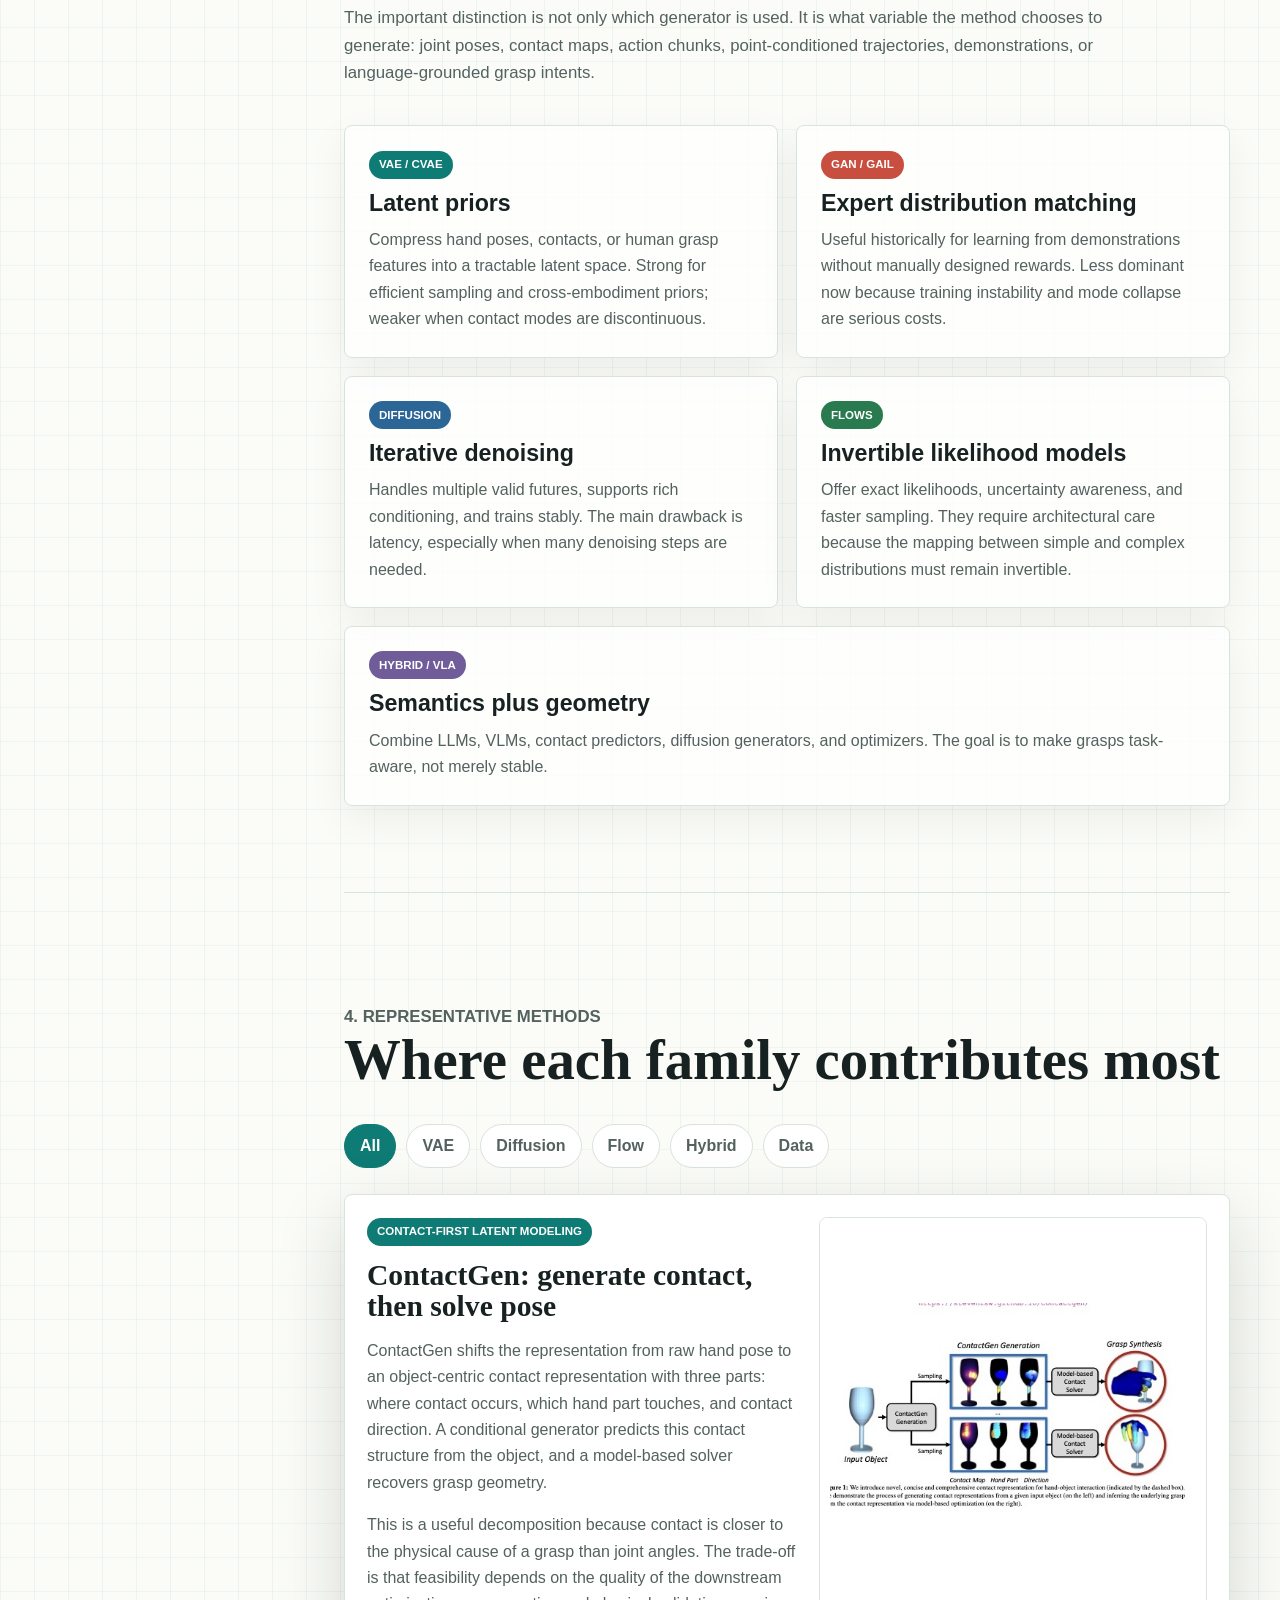
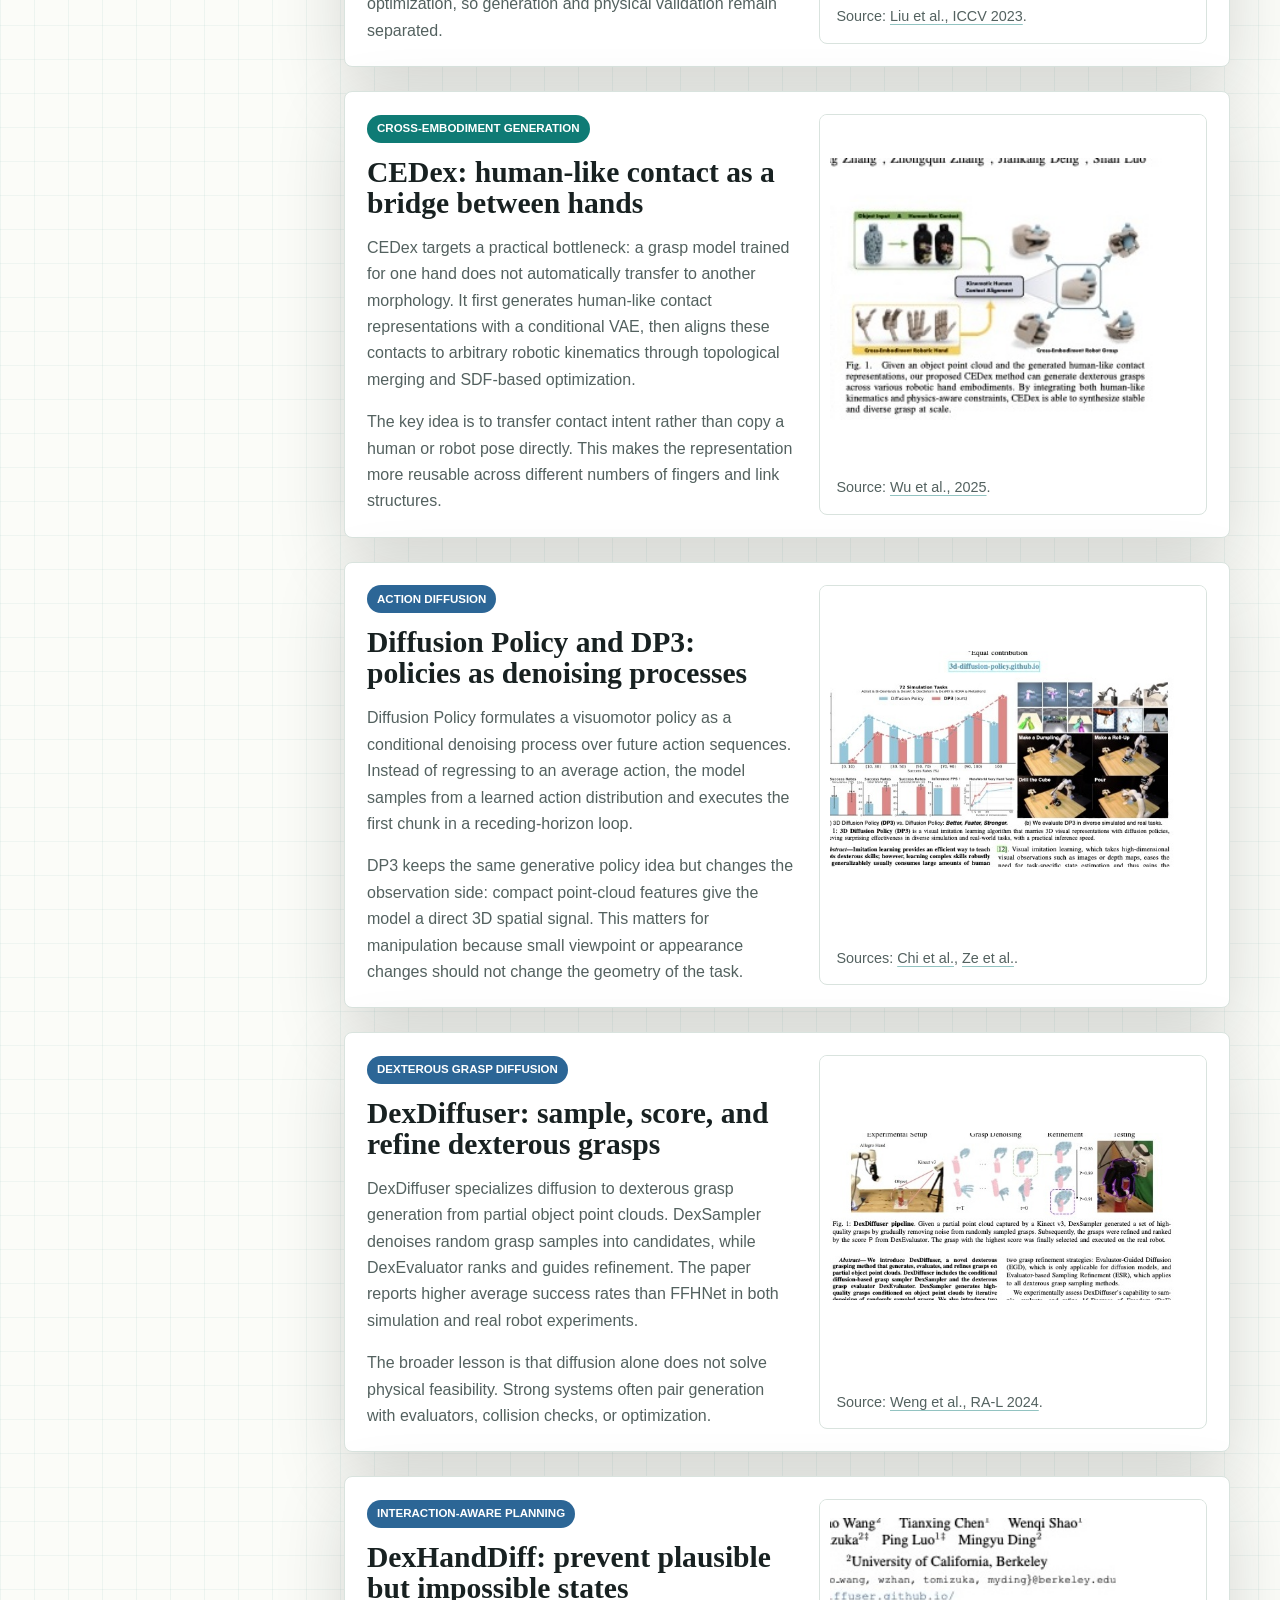
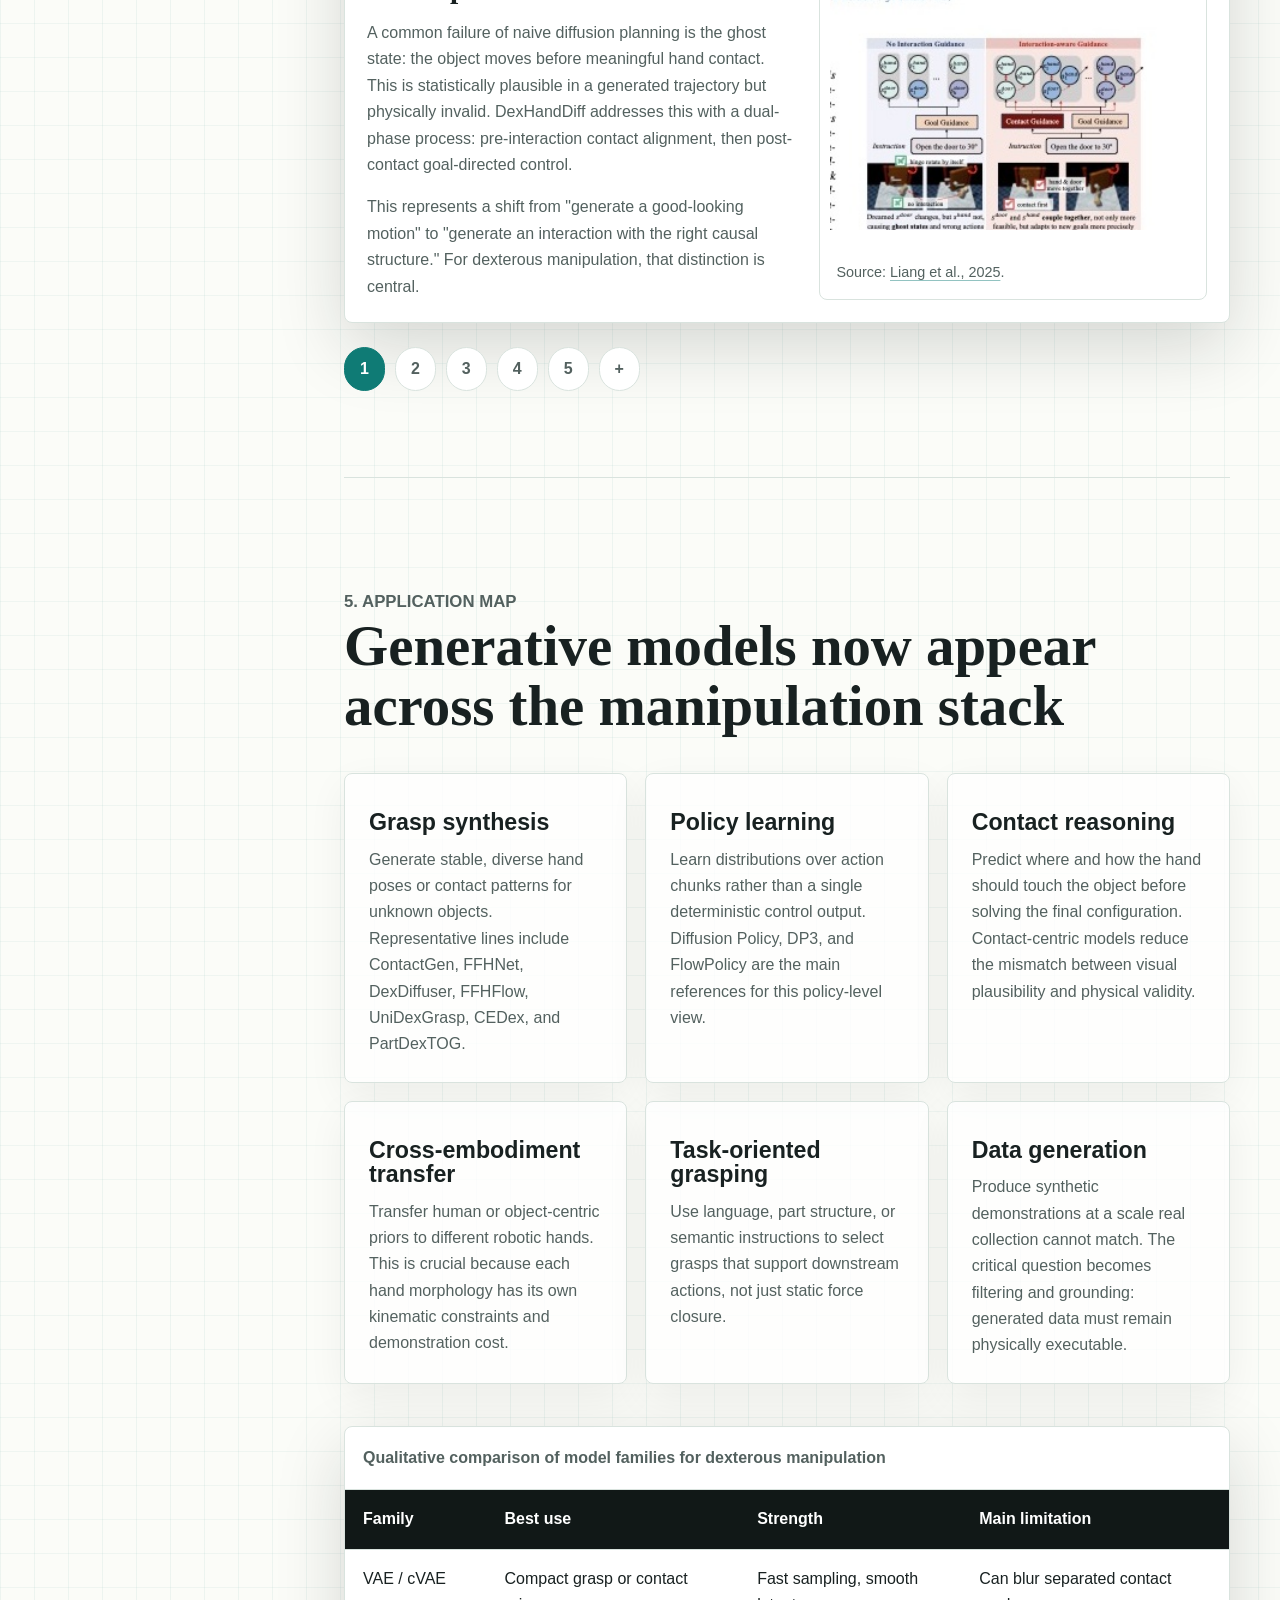
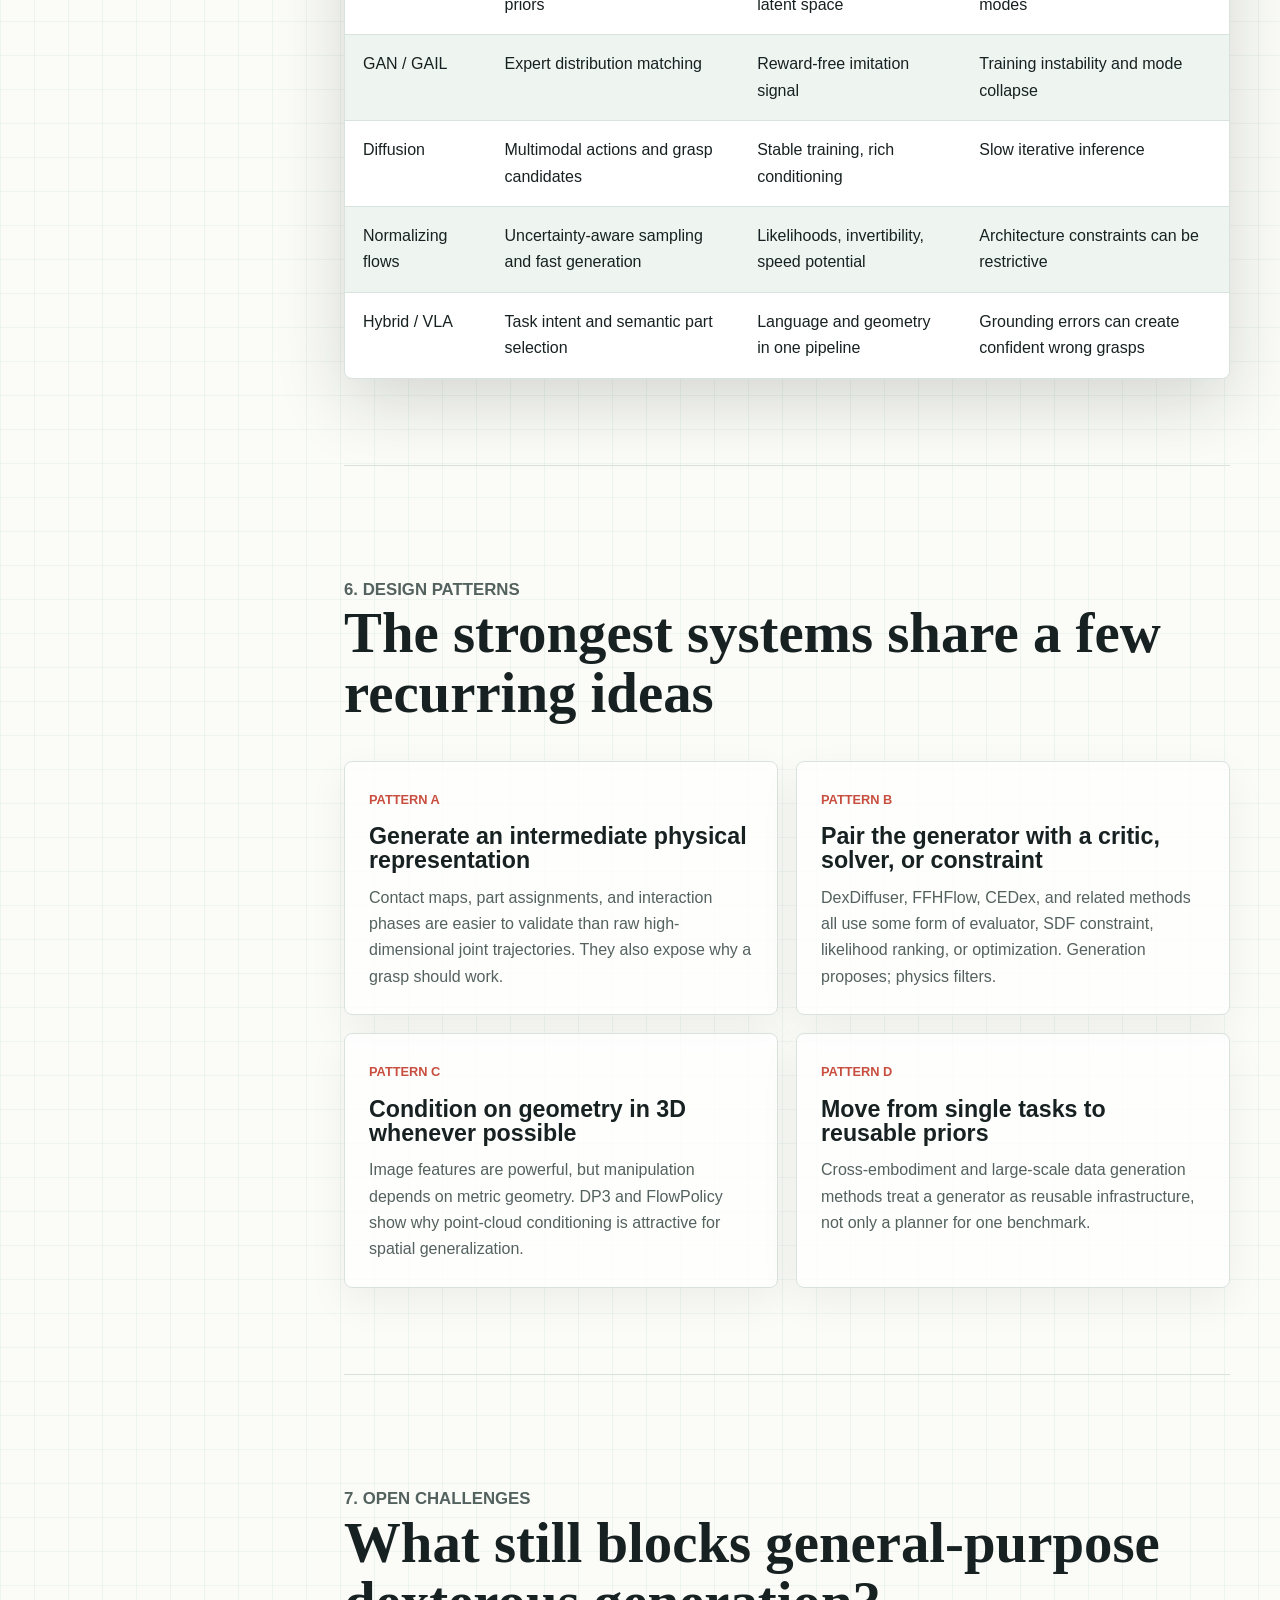
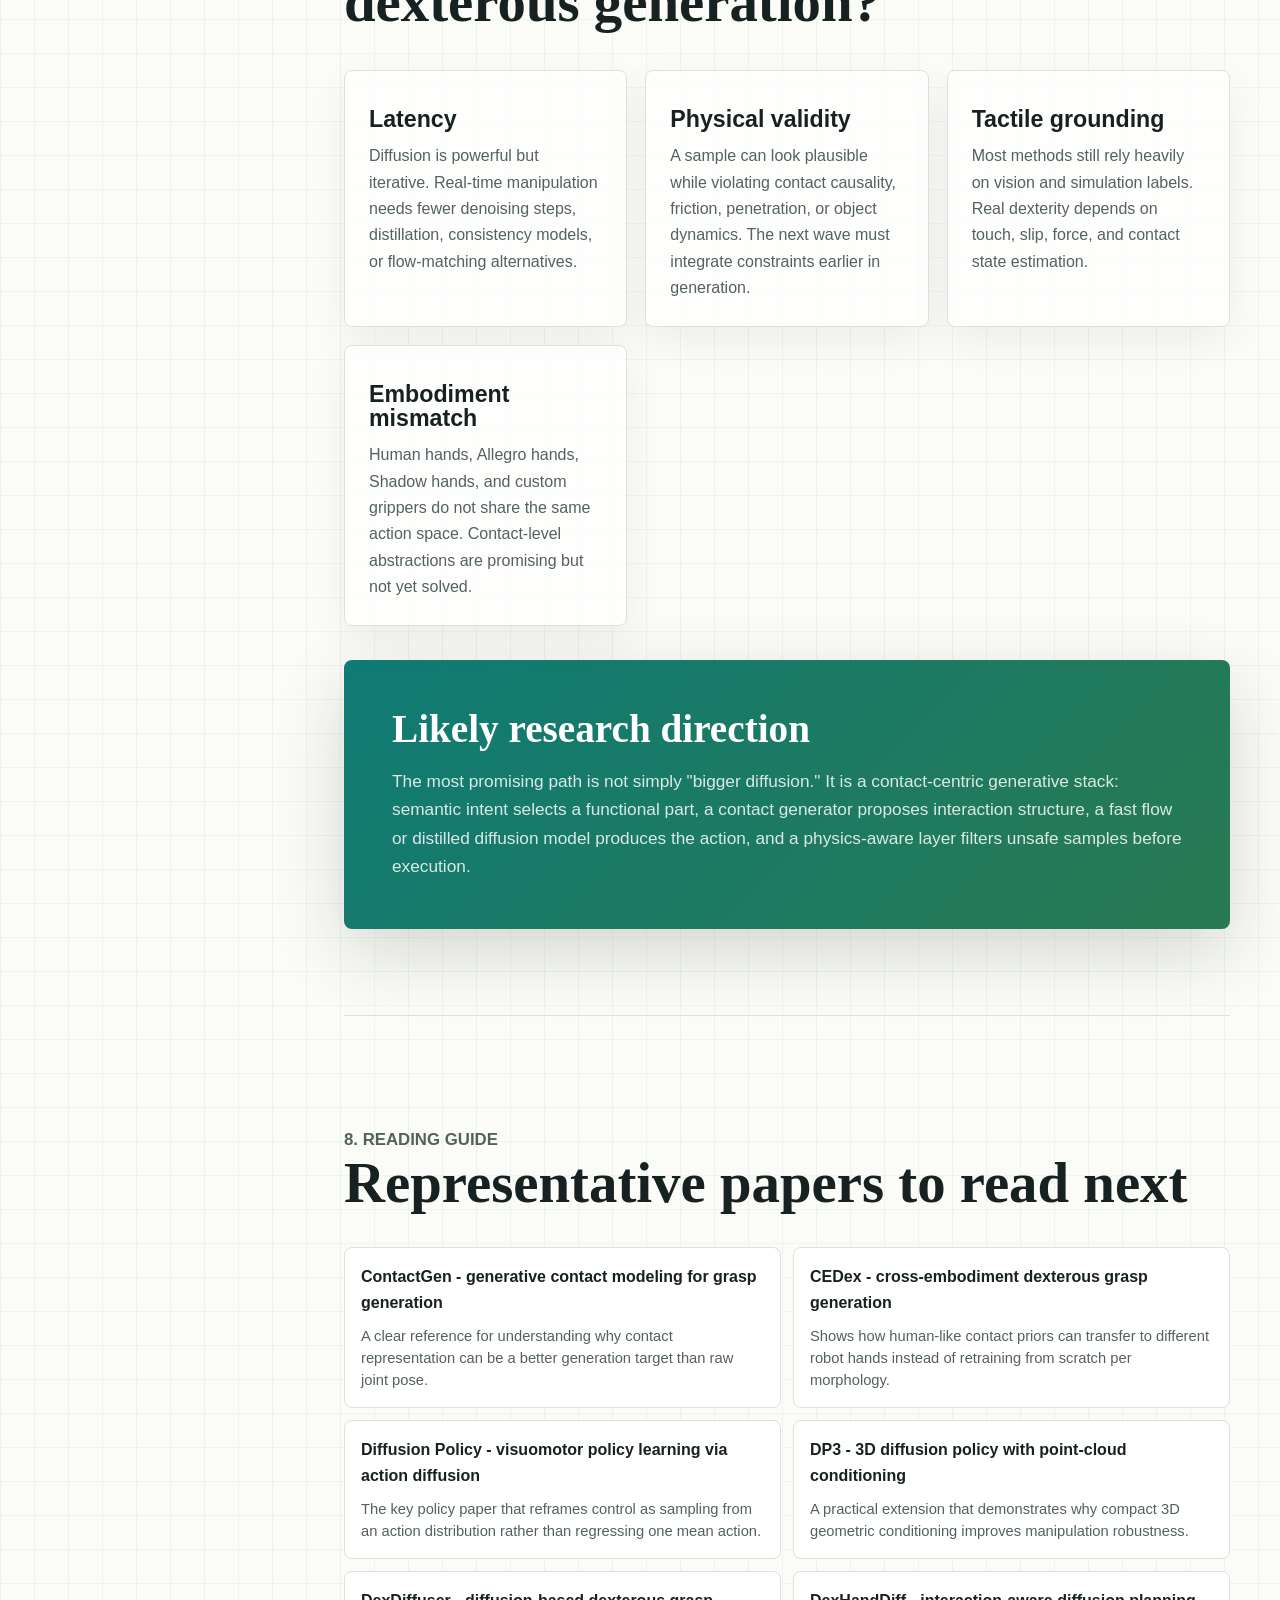
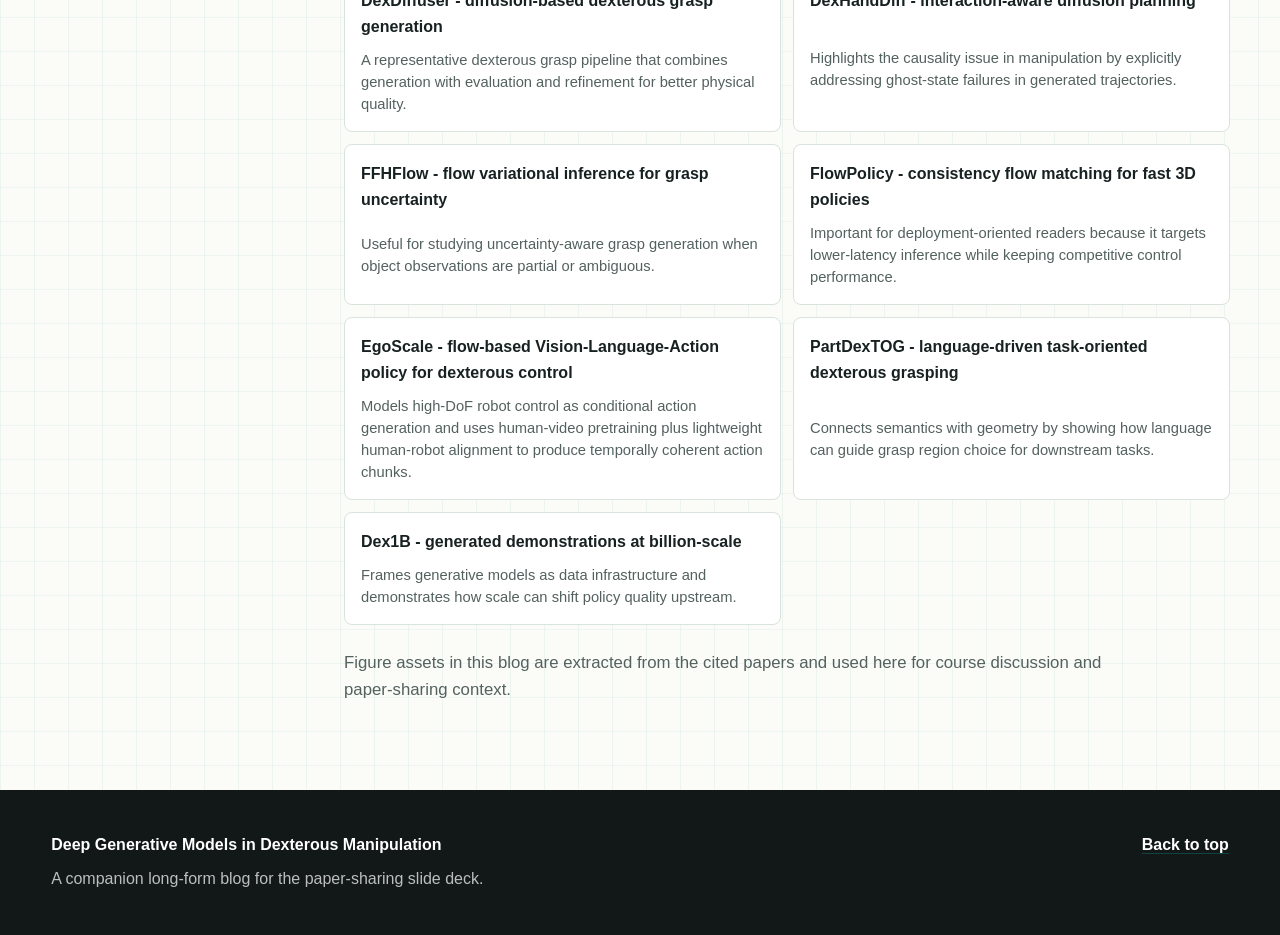
==== commit f13a536f: "add egoscale" ====
--- a/generative_dexhand/index.html
+++ b/generative_dexhand/index.html
@@ -180,7 +180,7 @@
               data-title="Fast flows, language, and generated data"
               data-summary="The field now asks how to make generation fast, task-aware, embodiment-transferable, and useful as a data engine."
               data-detail="Recent work moves beyond one model family. Flow matching targets lower-latency control, language-conditioned methods ground grasps in task intent, cross-embodiment methods transfer contact priors, and Dex1B-style pipelines use generation to create training demonstrations at scale."
-              data-papers="FlowPolicy, FFHFlow, PartDexTOG, CEDex, Dex1B"
+              data-papers="FlowPolicy, FFHFlow, EgoScale, PartDexTOG, CEDex, Dex1B"
               data-shift="Core shift: generation becomes infrastructure, not only a planner."
               data-link="#method-dex1b"
               data-link-label="Read related method: Dex1B"
@@ -205,7 +205,7 @@
               intent, deployment latency, and data-scale requirements.
             </p>
             <ul>
-              <li>Representative: DexHandDiff, FlowPolicy, PartDexTOG, Dex1B</li>
+              <li>Representative: DexHandDiff, FlowPolicy, EgoScale, PartDexTOG, Dex1B</li>
               <li>Core shift: multimodality is necessary, but not enough</li>
             </ul>
             <a href="#future">Open future directions</a>
@@ -635,6 +635,34 @@
                     <a href="https://arxiv.org/abs/2412.04987">Zhang et al., AAAI 2025</a>.
                   </figcaption>
                 </figure>
+              </article>
+
+              <article class="method-card text-only" id="method-egoscale" data-family="flow">
+                <div class="method-copy">
+                  <span class="chip flow">Flow-based VLA policy</span>
+                  <h3>EgoScale: generative policy as high-DoF robot control</h3>
+                  <p>
+                    EgoScale connects generative modeling with dexterous
+                    manipulation by formulating high-DoF robot control as
+                    conditional action generation. Instead of generating images
+                    or static grasps, it trains a flow-based
+                    Vision-Language-Action policy to generate future wrist
+                    motions and dexterous hand joint actions conditioned on
+                    egocentric observations and language instructions.
+                  </p>
+                  <p>
+                    Large-scale human video pretraining provides a reusable
+                    motor prior, while lightweight aligned human-robot
+                    mid-training grounds this prior in executable robot control.
+                    In this sense, the generative model serves as the policy
+                    itself, producing temporally coherent action chunks for
+                    long-horizon dexterous manipulation.
+                  </p>
+                  <p>
+                    Source:
+                    <a href="https://arxiv.org/pdf/2602.16710">arXiv:2602.16710</a>.
+                  </p>
+                </div>
               </article>
 
               <article class="method-card" id="method-partdextog" data-family="hybrid">
@@ -1091,6 +1119,10 @@
                 <span class="ref-title">FlowPolicy - consistency flow matching for fast 3D policies</span>
                 <span class="ref-value">Important for deployment-oriented readers because it targets lower-latency inference while keeping competitive control performance.</span>
               </a>
+              <a href="https://arxiv.org/pdf/2602.16710">
+                <span class="ref-title">EgoScale - flow-based Vision-Language-Action policy for dexterous control</span>
+                <span class="ref-value">Models high-DoF robot control as conditional action generation and uses human-video pretraining plus lightweight human-robot alignment to produce temporally coherent action chunks.</span>
+              </a>
               <a href="https://arxiv.org/abs/2505.12294">
                 <span class="ref-title">PartDexTOG - language-driven task-oriented dexterous grasping</span>
                 <span class="ref-value">Connects semantics with geometry by showing how language can guide grasp region choice for downstream tasks.</span>
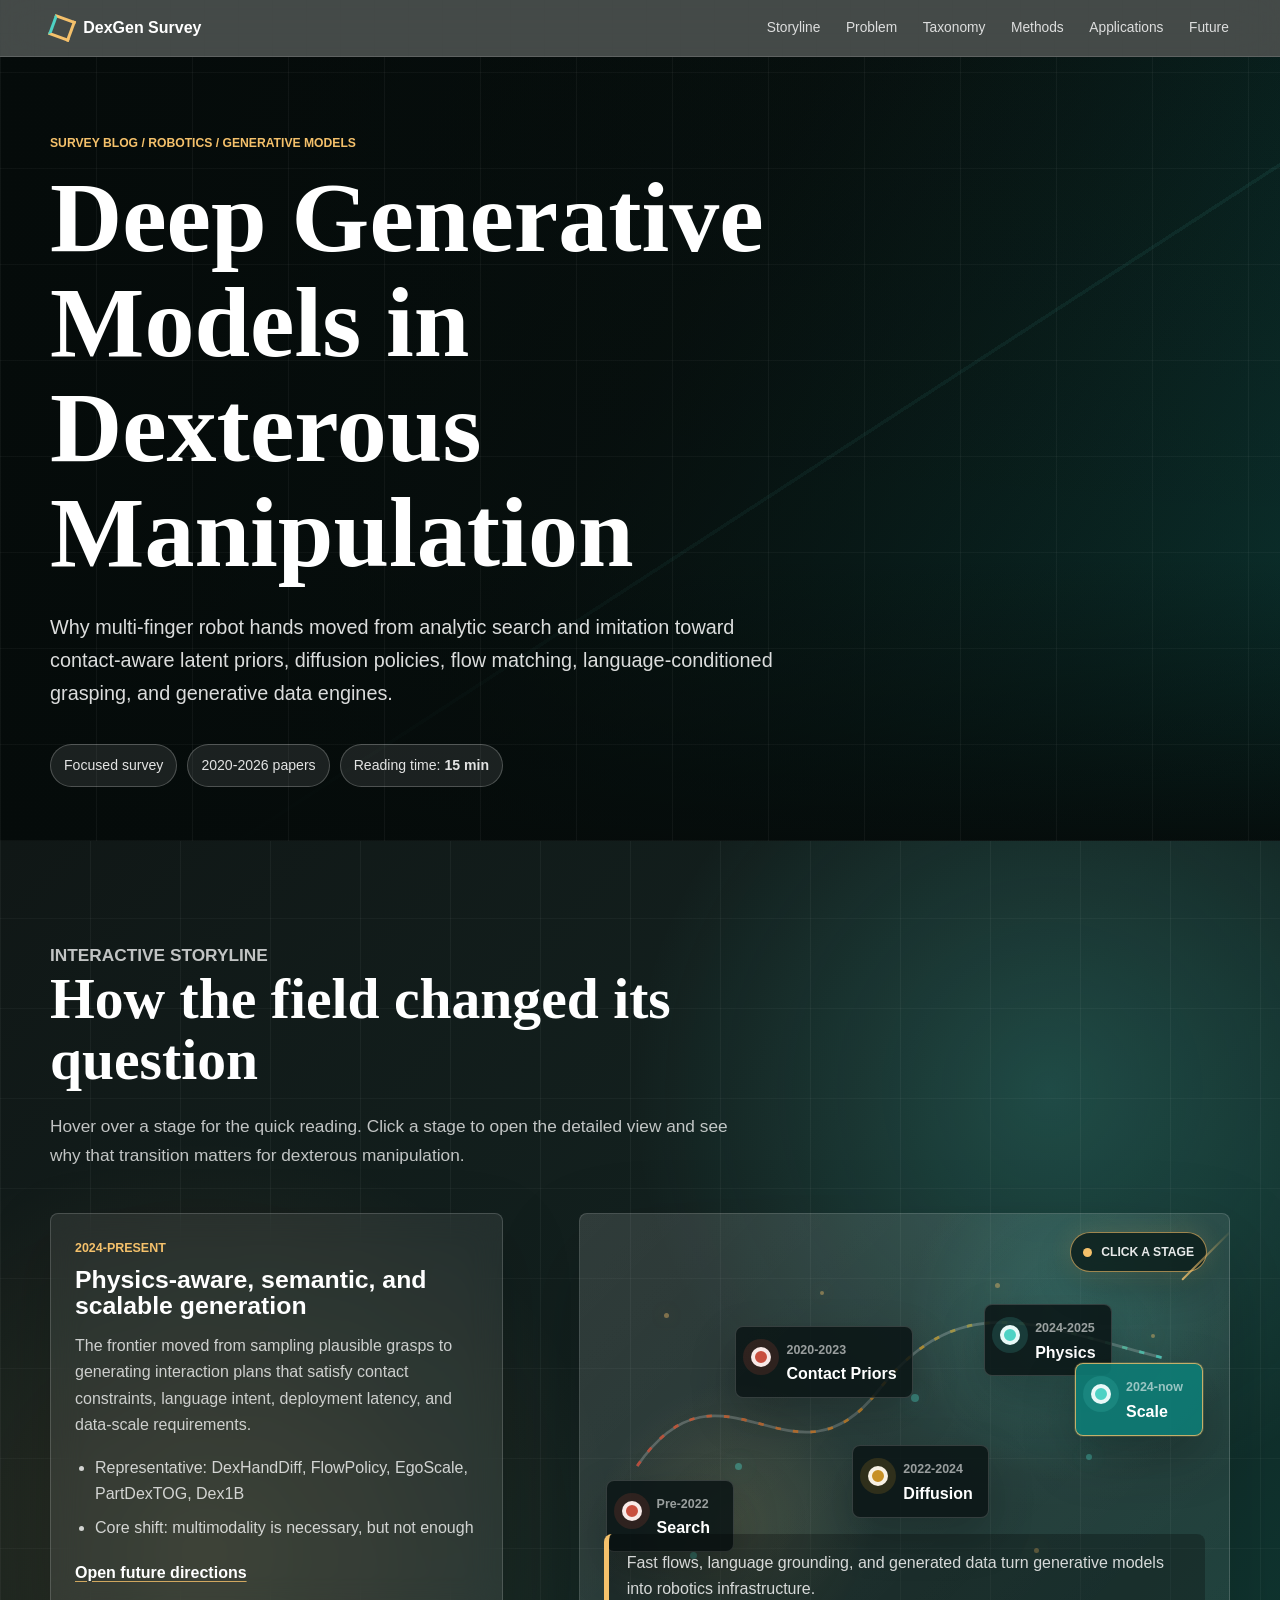
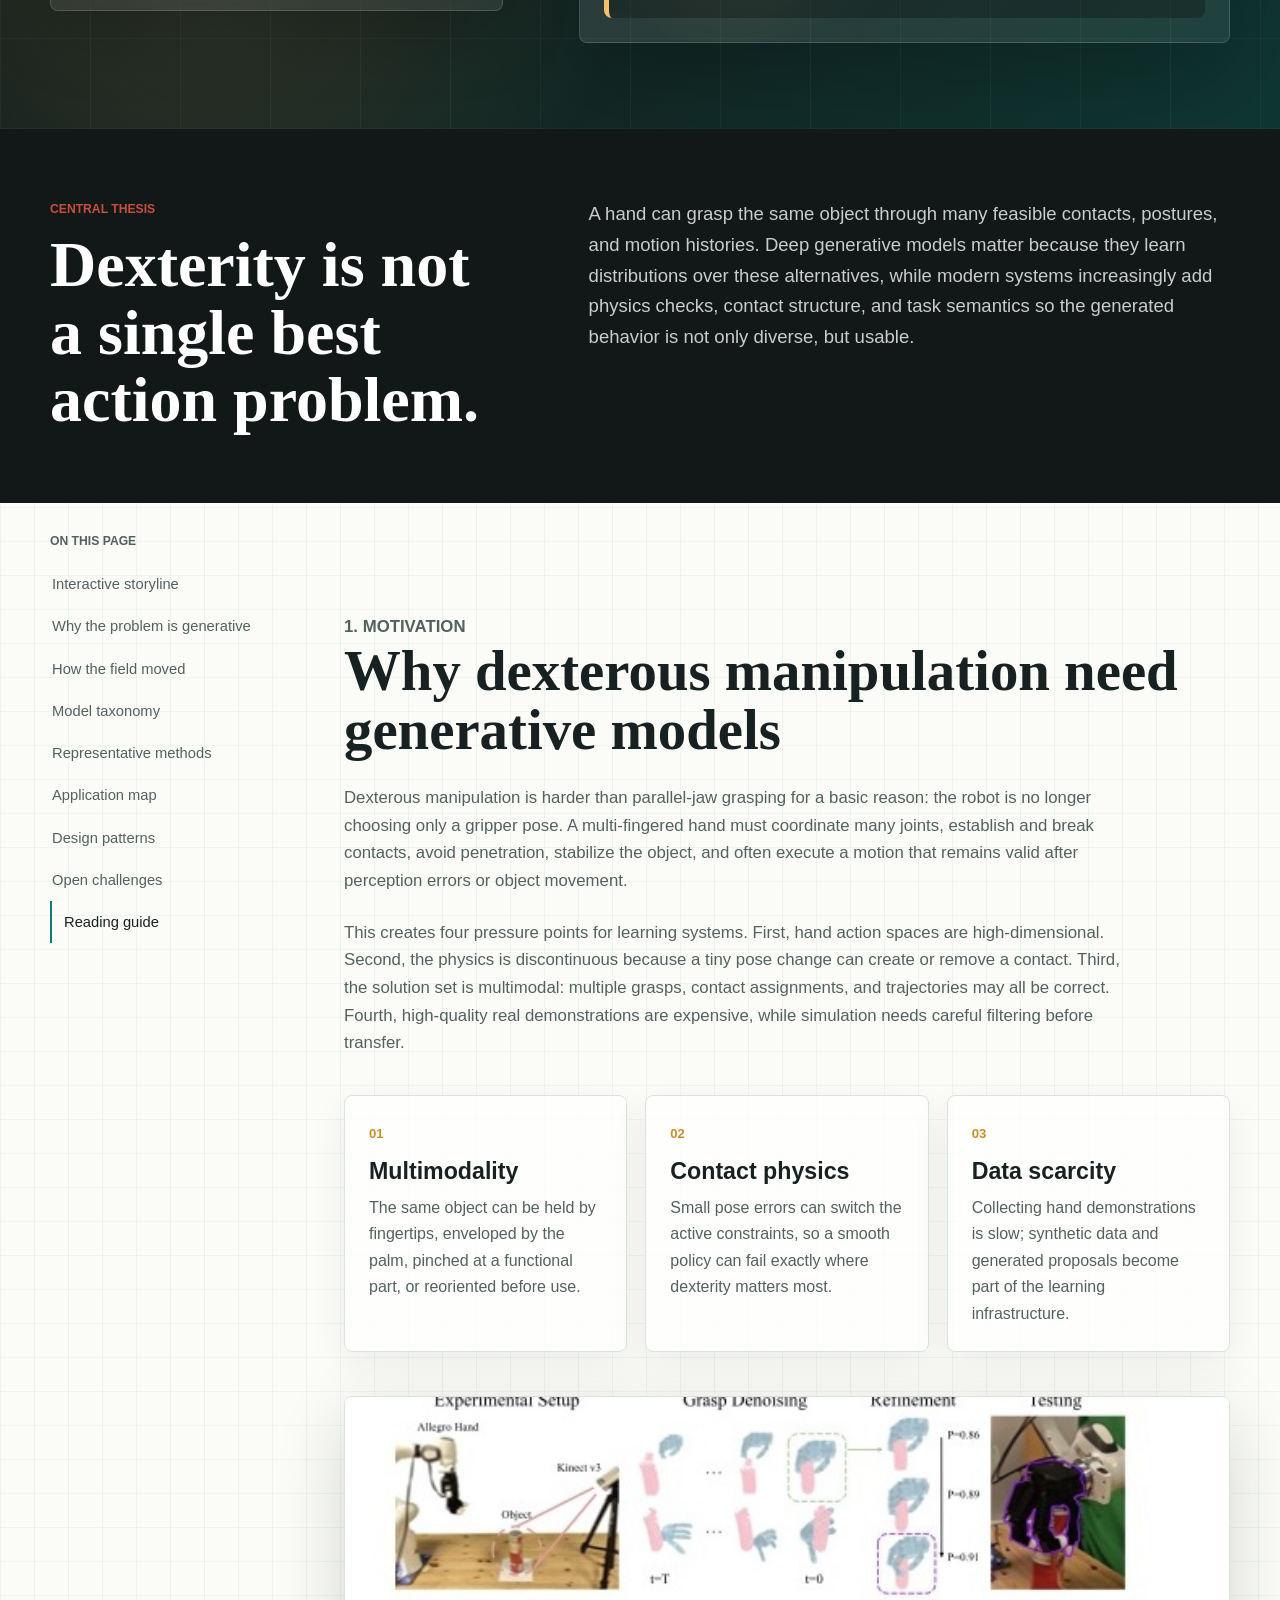
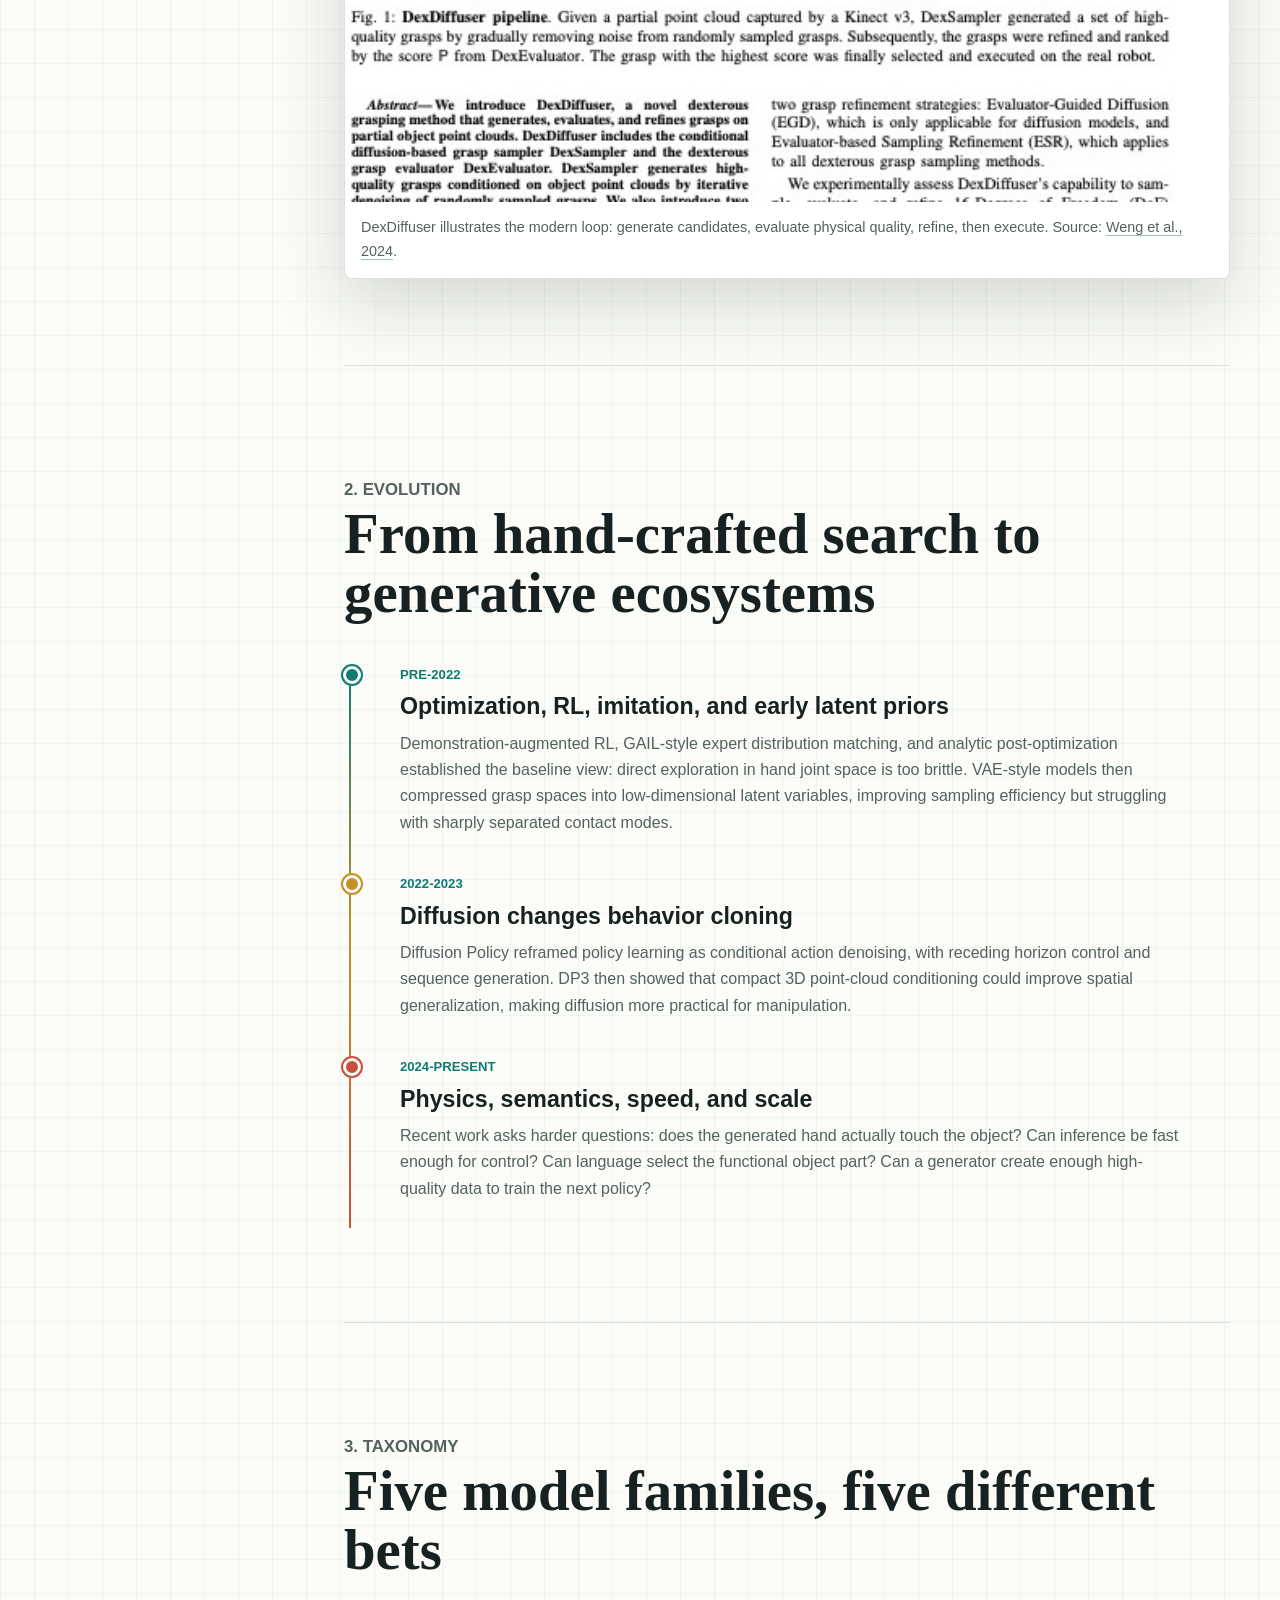
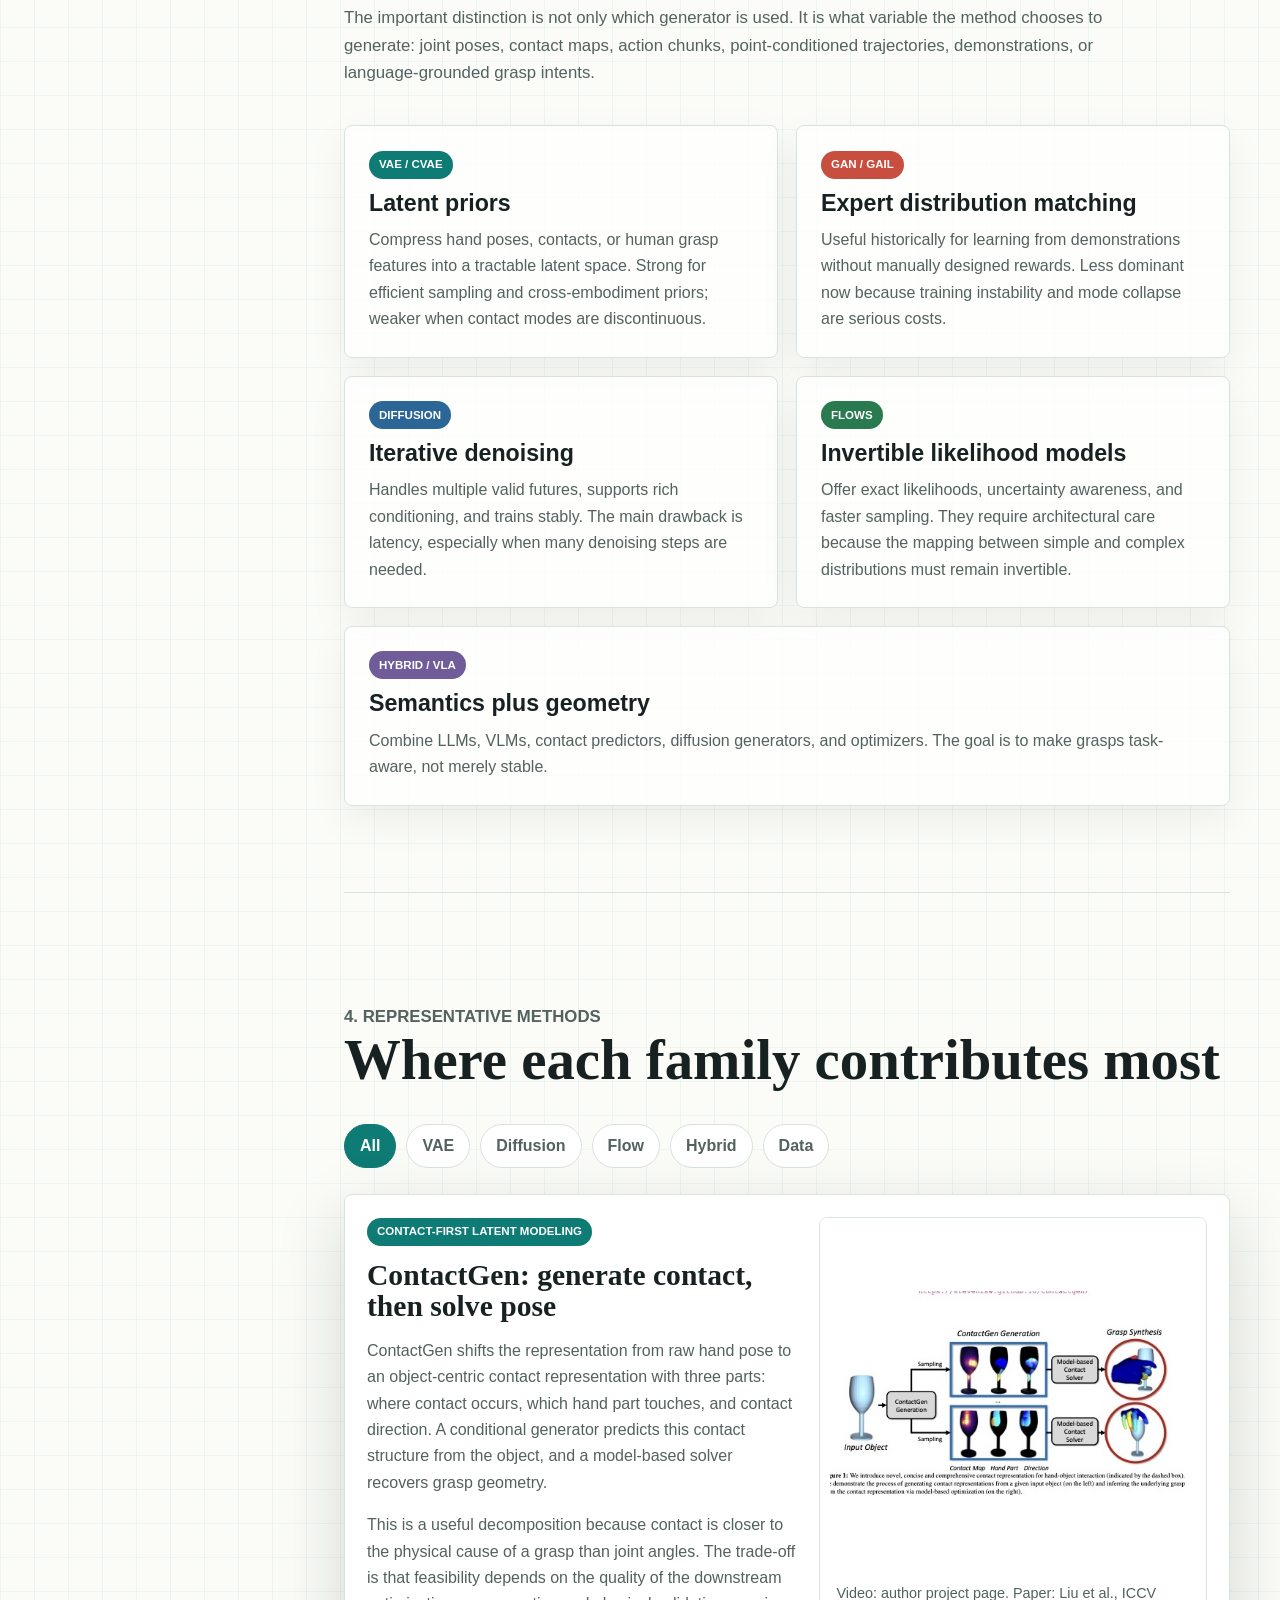
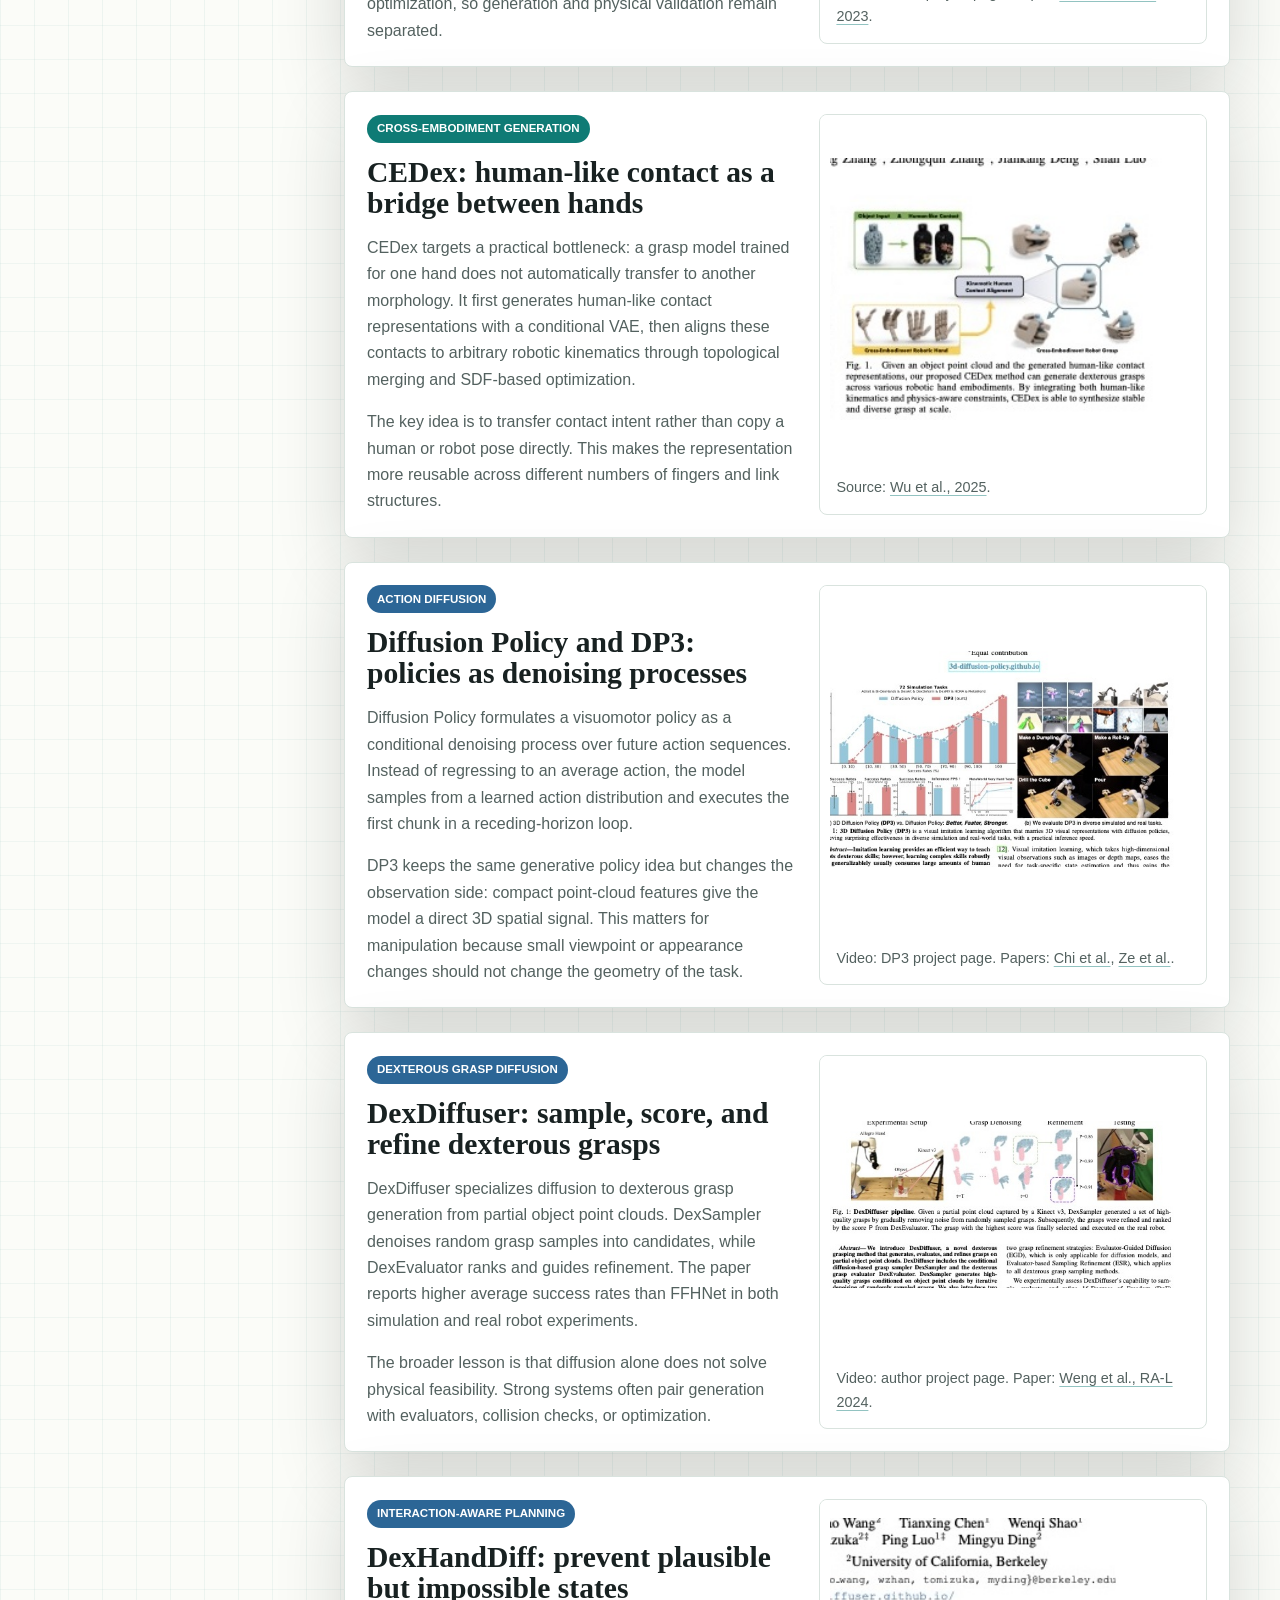
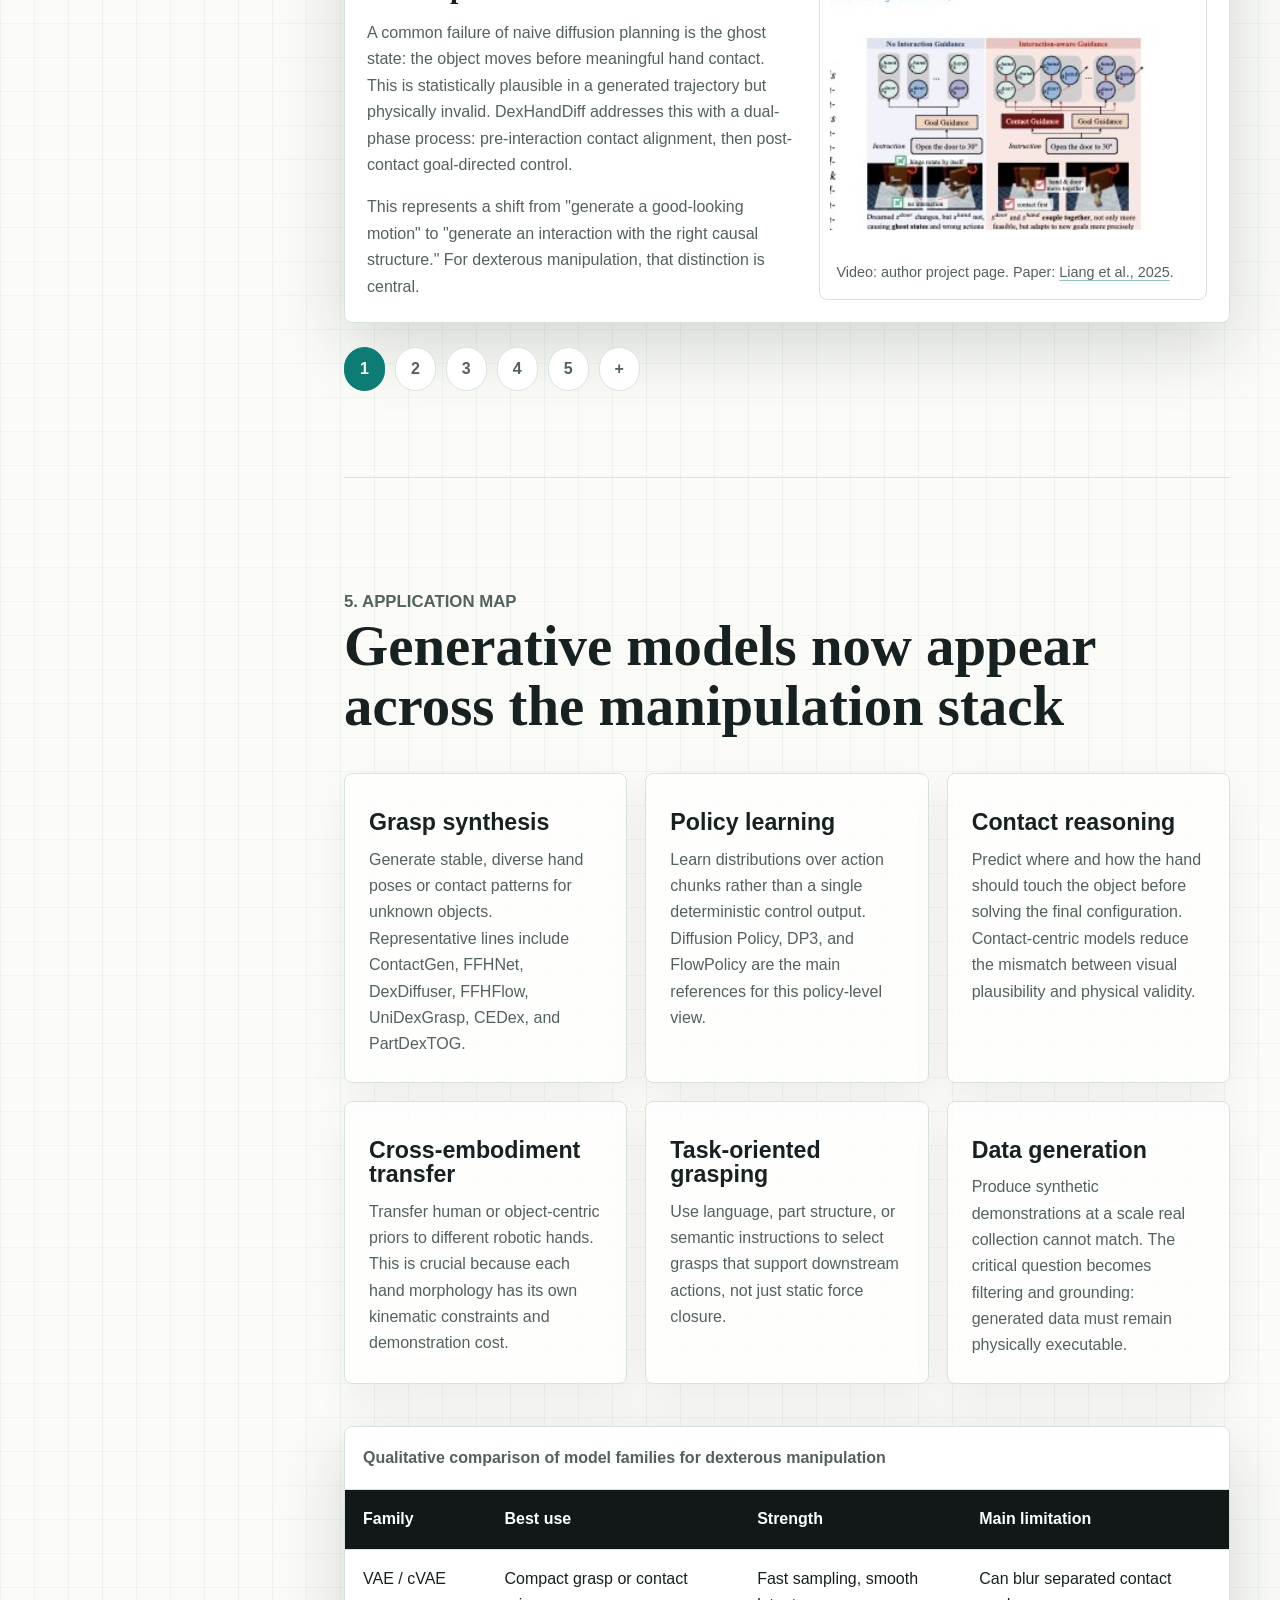
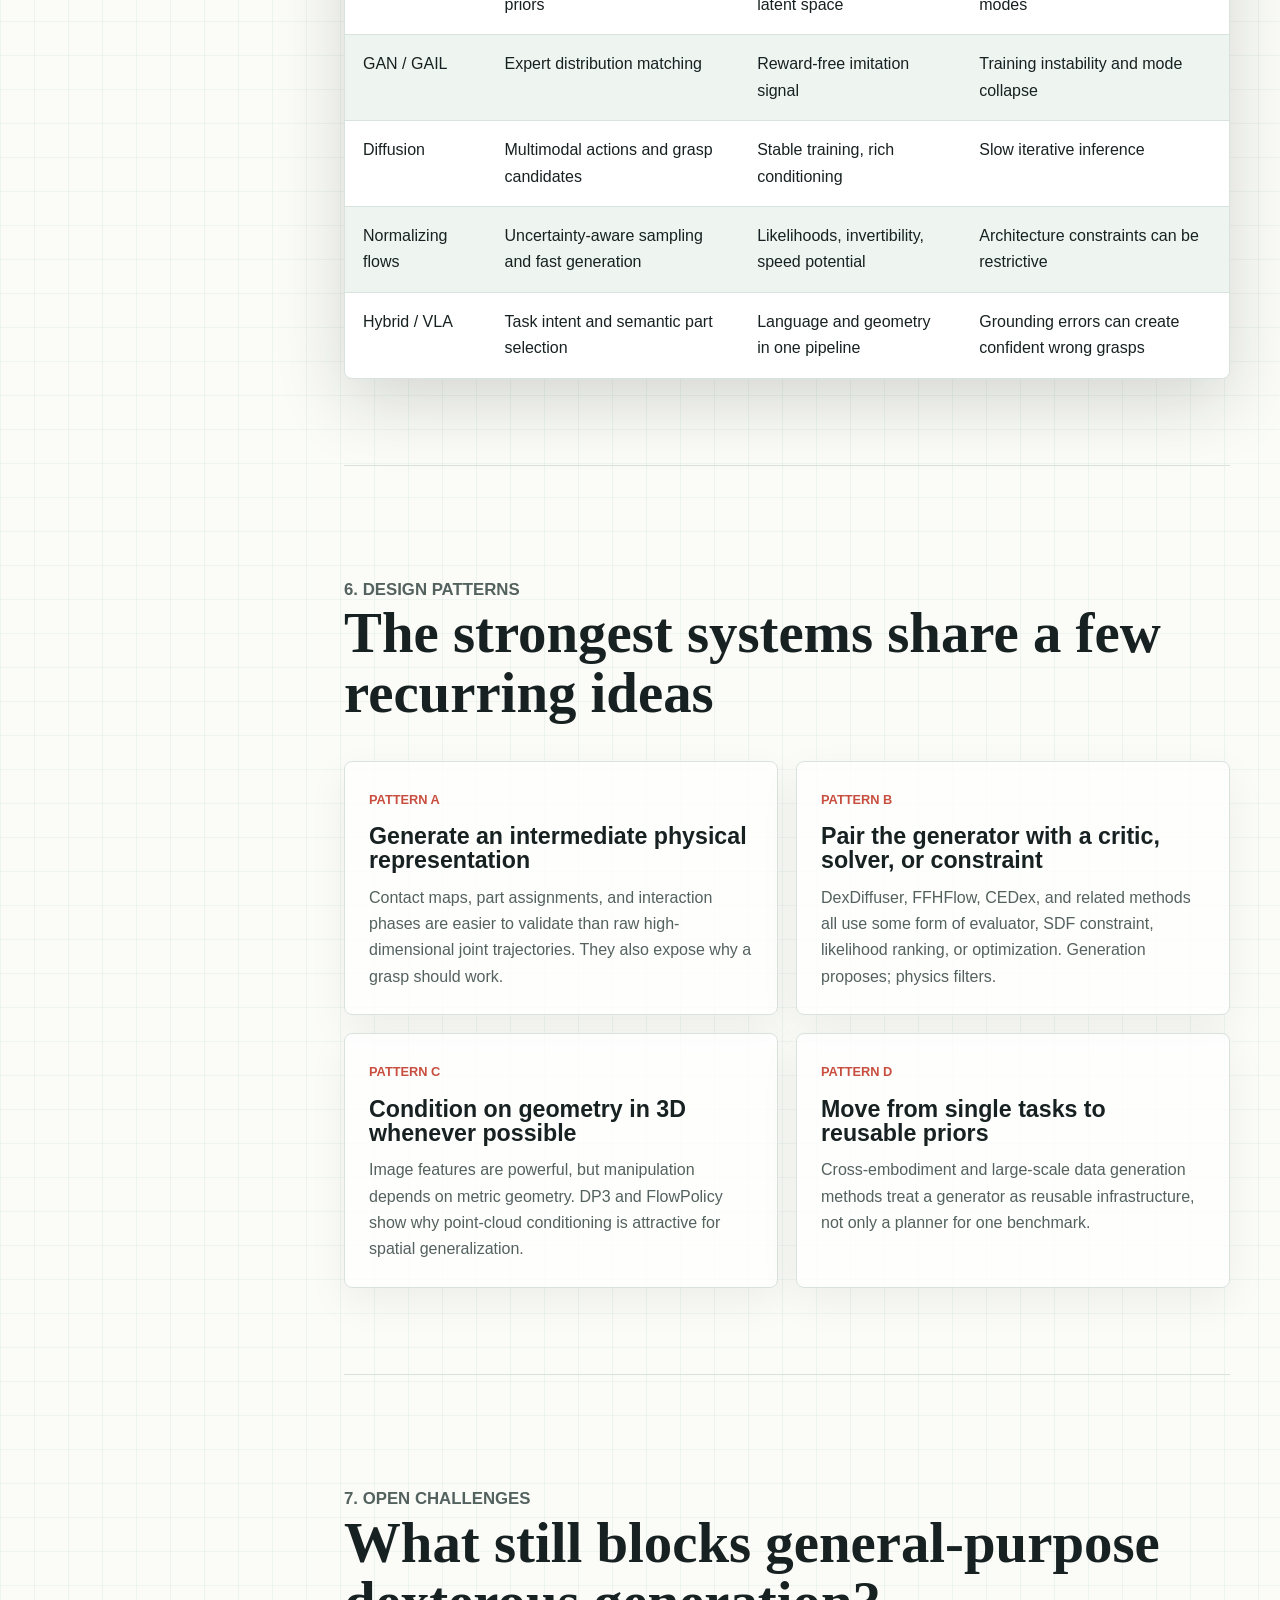
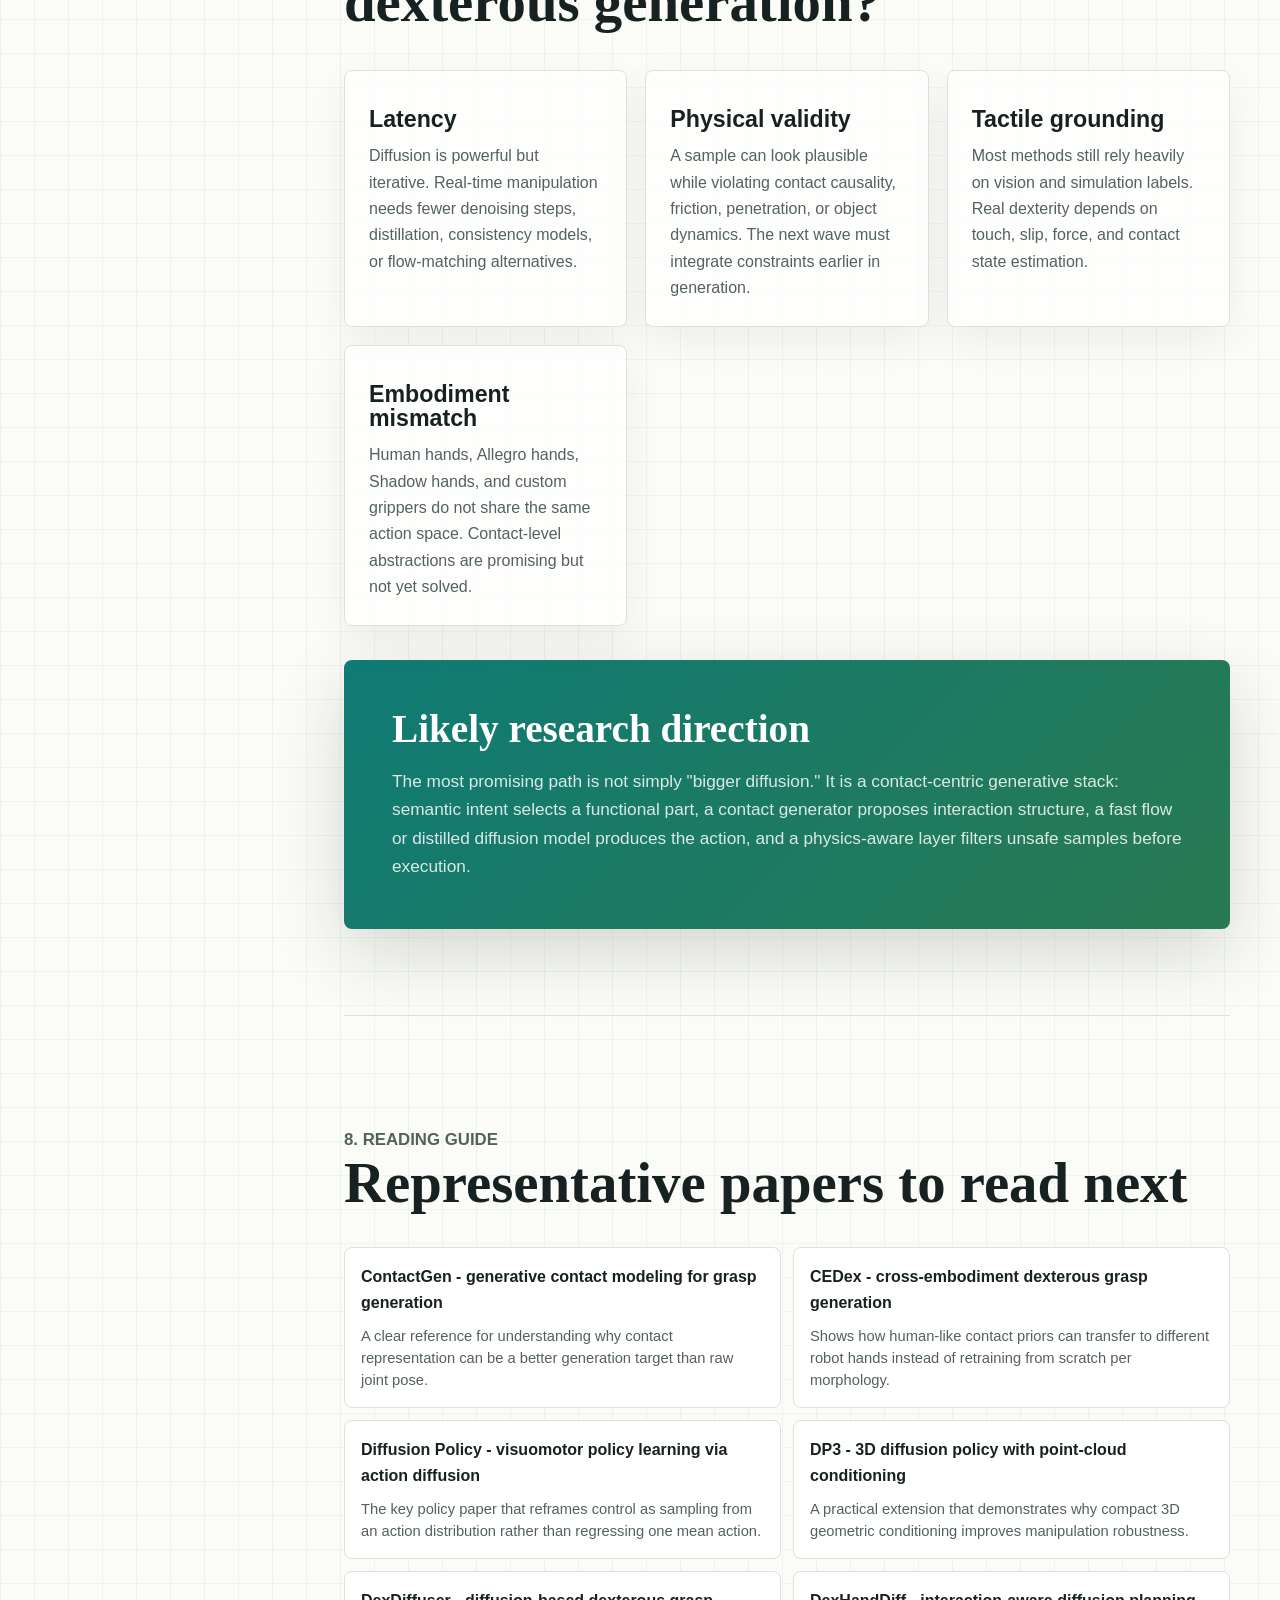
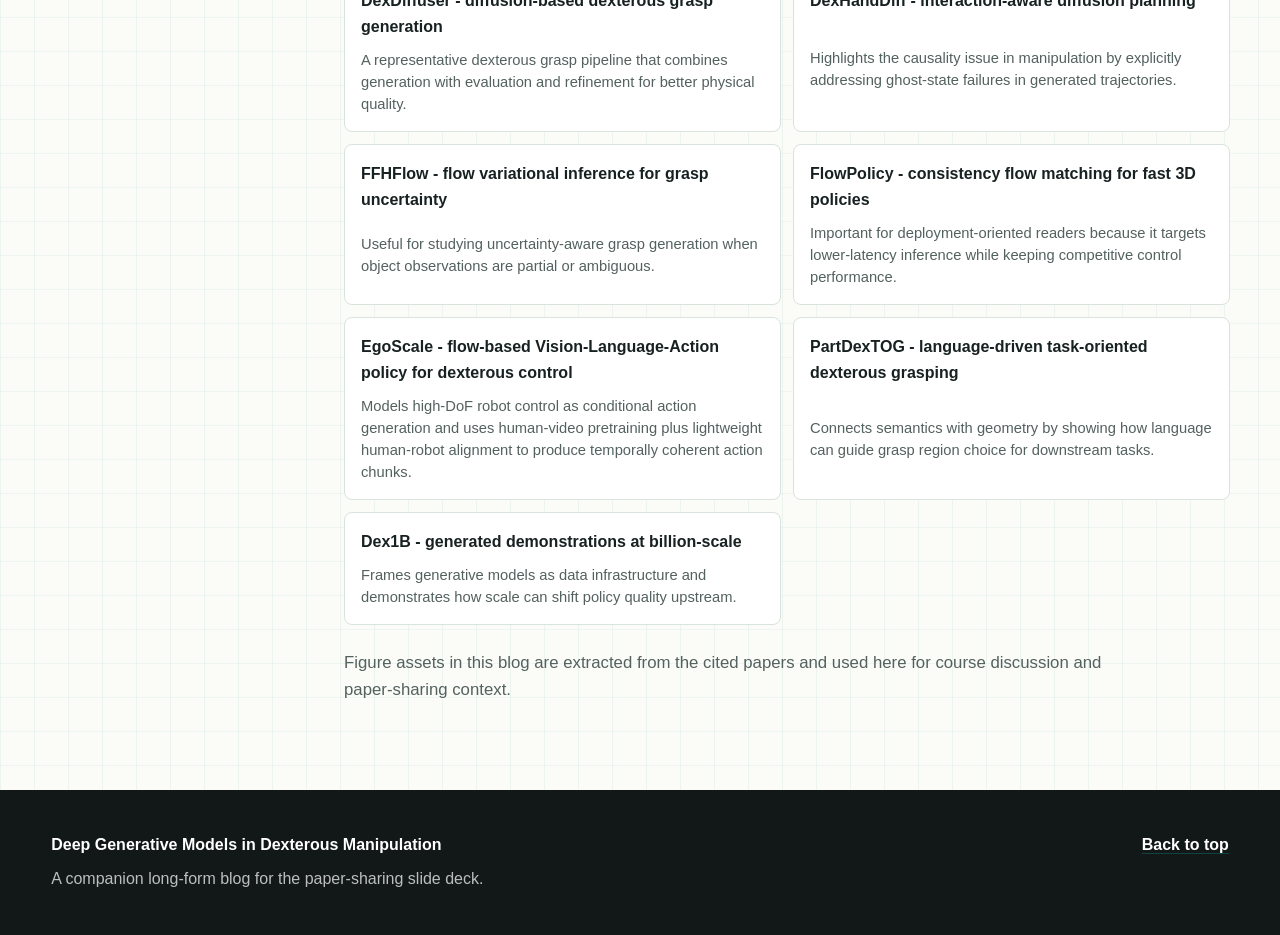
==== commit d369909a: "Enhance survey website media assets" ====
--- a/generative_dexhand/index.html
+++ b/generative_dexhand/index.html
@@ -442,12 +442,19 @@
                   </p>
                 </div>
                 <figure>
-                  <img
-                    src="assets/deck_figures/contactgen_teaser.jpg"
-                    alt="ContactGen object-centric contact representation"
-                  />
-                  <figcaption>
-                    Source:
+                  <video
+                    class="method-video lazy-video"
+                    muted
+                    loop
+                    playsinline
+                    preload="none"
+                    poster="assets/deck_figures/contactgen_teaser.jpg"
+                    aria-label="ContactGen contact representation demo"
+                  >
+                    <source data-src="assets/videos/contactgen_demo.mp4" type="video/mp4" />
+                  </video>
+                  <figcaption>
+                    Video: author project page. Paper:
                     <a href="https://arxiv.org/abs/2310.03740">Liu et al., ICCV 2023</a>.
                   </figcaption>
                 </figure>
@@ -504,12 +511,19 @@
                   </p>
                 </div>
                 <figure>
-                  <img
-                    src="assets/deck_figures/dp3_teaser.jpg"
-                    alt="3D Diffusion Policy overview and robot tasks"
-                  />
-                  <figcaption>
-                    Sources:
+                  <video
+                    class="method-video lazy-video"
+                    muted
+                    loop
+                    playsinline
+                    preload="none"
+                    poster="assets/deck_figures/dp3_teaser.jpg"
+                    aria-label="3D Diffusion Policy robot-task demo"
+                  >
+                    <source data-src="assets/videos/dp3_demo.mp4" type="video/mp4" />
+                  </video>
+                  <figcaption>
+                    Video: DP3 project page. Papers:
                     <a href="https://arxiv.org/abs/2303.04137">Chi et al.</a>,
                     <a href="https://arxiv.org/abs/2403.03954">Ze et al.</a>.
                   </figcaption>
@@ -535,12 +549,19 @@
                   </p>
                 </div>
                 <figure>
-                  <img
-                    src="assets/deck_figures/dexdiffuser_pipeline.jpg"
-                    alt="DexDiffuser generate evaluate refine pipeline"
-                  />
-                  <figcaption>
-                    Source:
+                  <video
+                    class="method-video lazy-video"
+                    muted
+                    loop
+                    playsinline
+                    preload="none"
+                    poster="assets/deck_figures/dexdiffuser_pipeline.jpg"
+                    aria-label="DexDiffuser real robot grasping demo"
+                  >
+                    <source data-src="assets/videos/dexdiffuser_demo.mp4" type="video/mp4" />
+                  </video>
+                  <figcaption>
+                    Video: author project page. Paper:
                     <a href="https://arxiv.org/abs/2402.02989">Weng et al., RA-L 2024</a>.
                   </figcaption>
                 </figure>
@@ -565,12 +586,19 @@
                   </p>
                 </div>
                 <figure>
-                  <img
-                    src="assets/deck_figures/dexhanddiff_teaser.jpg"
-                    alt="DexHandDiff interaction-aware diffusion planning"
-                  />
-                  <figcaption>
-                    Source:
+                  <video
+                    class="method-video lazy-video"
+                    muted
+                    loop
+                    playsinline
+                    preload="none"
+                    poster="assets/deck_figures/dexhanddiff_teaser.jpg"
+                    aria-label="DexHandDiff goal-adaptive pen reorientation demo"
+                  >
+                    <source data-src="assets/videos/dexhanddiff_demo.mp4" type="video/mp4" />
+                  </video>
+                  <figcaption>
+                    Video: author project page. Paper:
                     <a href="https://arxiv.org/abs/2411.18562">Liang et al., 2025</a>.
                   </figcaption>
                 </figure>
@@ -626,21 +654,28 @@
                   </p>
                 </div>
                 <figure>
-                  <img
-                    src="assets/deck_figures/flowpolicy_speedband.jpg"
-                    alt="FlowPolicy inference speed comparison"
-                  />
-                  <figcaption>
-                    Source:
+                  <video
+                    class="method-video lazy-video"
+                    muted
+                    loop
+                    playsinline
+                    preload="none"
+                    poster="assets/deck_figures/flowpolicy_speedband.jpg"
+                    aria-label="FlowPolicy Adroit door-control demo"
+                  >
+                    <source data-src="assets/videos/flowpolicy_demo.mp4" type="video/mp4" />
+                  </video>
+                  <figcaption>
+                    Video: official code repository. Paper:
                     <a href="https://arxiv.org/abs/2412.04987">Zhang et al., AAAI 2025</a>.
                   </figcaption>
                 </figure>
               </article>
 
-              <article class="method-card text-only" id="method-egoscale" data-family="flow">
+              <article class="method-card" id="method-egoscale" data-family="flow">
                 <div class="method-copy">
                   <span class="chip flow">Flow-based VLA policy</span>
-                  <h3>EgoScale: generative policy as high-DoF robot control</h3>
+                  <h3>EgoScale: Scaling Dexterous Manipulation with Diverse Egocentric Human Data</h3>
                   <p>
                     EgoScale connects generative modeling with dexterous
                     manipulation by formulating high-DoF robot control as
@@ -663,6 +698,16 @@
                     <a href="https://arxiv.org/pdf/2602.16710">arXiv:2602.16710</a>.
                   </p>
                 </div>
+                <figure>
+                  <video controls playsinline preload="metadata">
+                    <source src="assets/videos/egoscale.mp4" type="video/mp4" />
+                    Your browser does not support the video tag.
+                  </video>
+                  <figcaption>
+                    Video:
+                    <a href="assets/videos/egoscale.mp4">EgoScale demonstration</a>.
+                  </figcaption>
+                </figure>
               </article>
 
               <article class="method-card" id="method-partdextog" data-family="hybrid">
@@ -684,11 +729,12 @@
                 </div>
                 <figure>
                   <img
-                    src="assets/first_pages/partdextog.jpg"
-                    alt="First page preview of PartDexTOG paper"
+                    src="assets/project_figures/partdextog_method.jpg"
+                    alt="PartDexTOG method overview with language-driven part analysis and conditional diffusion"
+                    loading="lazy"
                   />
                   <figcaption>
-                    Source:
+                    Paper figure:
                     <a href="https://arxiv.org/abs/2505.12294">Wu et al., 2025</a>.
                   </figcaption>
                 </figure>
@@ -712,18 +758,25 @@
                   </p>
                 </div>
                 <figure>
-                  <img
-                    src="assets/deck_figures/dex1b_scale.jpg"
-                    alt="Dex1B large-scale generated demonstration dataset"
-                  />
-                  <figcaption>
-                    Source:
+                  <video
+                    class="method-video lazy-video"
+                    muted
+                    loop
+                    playsinline
+                    preload="none"
+                    poster="assets/deck_figures/dex1b_scale.jpg"
+                    aria-label="Dex1B generated demonstration dataset teaser"
+                  >
+                    <source data-src="assets/videos/dex1b_demo.mp4" type="video/mp4" />
+                  </video>
+                  <figcaption>
+                    Video: author project page. Paper:
                     <a href="https://arxiv.org/abs/2506.17198">Ye et al., 2025</a>.
                   </figcaption>
                 </figure>
               </article>
 
-              <article class="method-card text-only" id="method-cgf" data-family="vae">
+              <article class="method-card" id="method-cgf" data-family="vae">
                 <div class="method-copy">
                   <span class="chip vae">Continuous grasping with cVAE</span>
                   <h3>Learning Continuous Grasping Function with a Dexterous Hand from Human Demonstrations</h3>
@@ -732,12 +785,29 @@
                   </p>
                   <p>
                     Source:
-                    <a href="https://arxiv.org/abs/2207.05053">arXiv</a>.
-                  </p>
-                </div>
-              </article>
-
-              <article class="method-card text-only" id="method-ugg" data-family="diffusion">
+                    <a href="https://arxiv.org/abs/2207.05053">Ye et al., 2022</a>.
+                  </p>
+                </div>
+                <figure>
+                  <video
+                    class="method-video lazy-video"
+                    muted
+                    loop
+                    playsinline
+                    preload="none"
+                    poster="assets/project_figures/cgf_poster.jpg"
+                    aria-label="Continuous Grasping Function retargeting and robot hand motion demo"
+                  >
+                    <source data-src="assets/videos/cgf_demo.mp4" type="video/mp4" />
+                  </video>
+                  <figcaption>
+                    Project video:
+                    <a href="https://arxiv.org/abs/2207.05053">Ye et al., 2022</a>.
+                  </figcaption>
+                </figure>
+              </article>
+
+              <article class="method-card" id="method-ugg" data-family="diffusion">
                 <div class="method-copy">
                   <span class="chip diffusion">Unified diffusion grasping</span>
                   <h3>UGG: Unified Generative Grasping</h3>
@@ -746,12 +816,23 @@
                   </p>
                   <p>
                     Source:
-                    <a href="https://arxiv.org/abs/2311.16917">arXiv</a>.
-                  </p>
-                </div>
-              </article>
-
-              <article class="method-card text-only" id="method-unidexfpm" data-family="diffusion">
+                    <a href="https://arxiv.org/abs/2311.16917">Lu et al., 2023</a>.
+                  </p>
+                </div>
+                <figure>
+                  <img
+                    src="assets/project_figures/ugg_overview.png"
+                    alt="UGG unified diffusion grasp generation method overview"
+                    loading="lazy"
+                  />
+                  <figcaption>
+                    Project figure:
+                    <a href="https://arxiv.org/abs/2311.16917">Lu et al., 2023</a>.
+                  </figcaption>
+                </figure>
+              </article>
+
+              <article class="method-card" id="method-unidexfpm" data-family="diffusion">
                 <div class="method-copy">
                   <span class="chip diffusion">Pre-grasp diffusion policy</span>
                   <h3>UniDexFPM: Universal Dexterous Functional Pre-grasp Manipulation Via Diffusion Policy</h3>
@@ -760,12 +841,29 @@
                   </p>
                   <p>
                     Source:
-                    <a href="https://arxiv.org/abs/2403.12421">arXiv</a>.
-                  </p>
-                </div>
-              </article>
-
-              <article class="method-card text-only" id="method-dexgangrasp" data-family="hybrid">
+                    <a href="https://arxiv.org/abs/2403.12421">Wu et al., 2024</a>.
+                  </p>
+                </div>
+                <figure>
+                  <video
+                    class="method-video lazy-video"
+                    muted
+                    loop
+                    playsinline
+                    preload="none"
+                    poster="assets/project_figures/unidexfpm_poster.jpg"
+                    aria-label="UniDexFPM functional pre-grasp manipulation demo"
+                  >
+                    <source data-src="assets/videos/unidexfpm_demo.mp4" type="video/mp4" />
+                  </video>
+                  <figcaption>
+                    Project video:
+                    <a href="https://arxiv.org/abs/2403.12421">Wu et al., 2024</a>.
+                  </figcaption>
+                </figure>
+              </article>
+
+              <article class="method-card" id="method-dexgangrasp" data-family="hybrid">
                 <div class="method-copy">
                   <span class="chip hybrid">GAN-based task grasping</span>
                   <h3>DexGANGrasp: Dexterous Generative Adversarial Grasping Synthesis for Task-Oriented Manipulation</h3>
@@ -774,12 +872,29 @@
                   </p>
                   <p>
                     Source:
-                    <a href="https://arxiv.org/abs/2407.17348">arXiv</a>.
-                  </p>
-                </div>
-              </article>
-
-              <article class="method-card text-only" id="method-dexgraspnet2" data-family="diffusion">
+                    <a href="https://arxiv.org/abs/2407.17348">Feng et al., 2024</a>.
+                  </p>
+                </div>
+                <figure>
+                  <video
+                    class="method-video lazy-video"
+                    muted
+                    loop
+                    playsinline
+                    preload="none"
+                    poster="assets/project_figures/dexgangrasp_poster.jpg"
+                    aria-label="DexGANGrasp real-world grasping demo"
+                  >
+                    <source data-src="assets/videos/dexgangrasp_demo.mp4" type="video/mp4" />
+                  </video>
+                  <figcaption>
+                    Project video:
+                    <a href="https://arxiv.org/abs/2407.17348">Feng et al., 2024</a>.
+                  </figcaption>
+                </figure>
+              </article>
+
+              <article class="method-card" id="method-dexgraspnet2" data-family="diffusion">
                 <div class="method-copy">
                   <span class="chip diffusion">Cluttered-scene diffusion grasping</span>
                   <h3>DexGraspNet 2.0: Learning Generative Dexterous Grasping in Large-scale Synthetic Cluttered Scenes</h3>
@@ -788,12 +903,29 @@
                   </p>
                   <p>
                     Source:
-                    <a href="https://arxiv.org/abs/2410.23004">arXiv</a>.
-                  </p>
-                </div>
-              </article>
-
-              <article class="method-card text-only" id="method-arcap" data-family="data">
+                    <a href="https://arxiv.org/abs/2410.23004">Zhang et al., 2024</a>.
+                  </p>
+                </div>
+                <figure>
+                  <video
+                    class="method-video lazy-video"
+                    muted
+                    loop
+                    playsinline
+                    preload="none"
+                    poster="assets/project_figures/dexgraspnet2_poster.jpg"
+                    aria-label="DexGraspNet 2.0 cluttered-scene grasping demo"
+                  >
+                    <source data-src="assets/videos/dexgraspnet2_demo.mp4" type="video/mp4" />
+                  </video>
+                  <figcaption>
+                    Project video:
+                    <a href="https://arxiv.org/abs/2410.23004">Zhang et al., 2024</a>.
+                  </figcaption>
+                </figure>
+              </article>
+
+              <article class="method-card" id="method-arcap" data-family="data">
                 <div class="method-copy">
                   <span class="chip data">AR-assisted demonstration data</span>
                   <h3>ARCap: Collecting High-quality Human Demonstrations for Robot Learning with Augmented Reality Feedback</h3>
@@ -802,12 +934,29 @@
                   </p>
                   <p>
                     Source:
-                    <a href="https://arxiv.org/abs/2410.08464">arXiv</a>.
-                  </p>
-                </div>
-              </article>
-
-              <article class="method-card text-only" id="method-vla-switch" data-family="hybrid">
+                    <a href="https://arxiv.org/abs/2410.08464">Chen et al., 2024</a>.
+                  </p>
+                </div>
+                <figure>
+                  <video
+                    class="method-video lazy-video"
+                    muted
+                    loop
+                    playsinline
+                    preload="none"
+                    poster="assets/project_figures/arcap_poster.jpg"
+                    aria-label="ARCap augmented reality demonstration collection demo"
+                  >
+                    <source data-src="assets/videos/arcap_demo.mp4" type="video/mp4" />
+                  </video>
+                  <figcaption>
+                    Project video:
+                    <a href="https://arxiv.org/abs/2410.08464">Chen et al., 2024</a>.
+                  </figcaption>
+                </figure>
+              </article>
+
+              <article class="method-card" id="method-vla-switch" data-family="hybrid">
                 <div class="method-copy">
                   <span class="chip hybrid">VLA + diffusion control switching</span>
                   <h3>Vision-Language-Action Model and Diffusion Policy Switching Enables Dexterous Control of an Anthropomorphic Hand</h3>
@@ -816,12 +965,29 @@
                   </p>
                   <p>
                     Source:
-                    <a href="https://arxiv.org/abs/2410.14022">arXiv</a>.
-                  </p>
-                </div>
-              </article>
-
-              <article class="method-card text-only" id="method-visuomotor-diffusion" data-family="diffusion">
+                    <a href="https://arxiv.org/abs/2410.14022">Pan et al., 2024</a>.
+                  </p>
+                </div>
+                <figure>
+                  <video
+                    class="method-video lazy-video"
+                    muted
+                    loop
+                    playsinline
+                    preload="none"
+                    poster="assets/project_figures/vla_switch_poster.jpg"
+                    aria-label="VLA and diffusion policy switching demo on anthropomorphic hand"
+                  >
+                    <source data-src="assets/videos/vla_switch_demo.mp4" type="video/mp4" />
+                  </video>
+                  <figcaption>
+                    Project video:
+                    <a href="https://arxiv.org/abs/2410.14022">Pan et al., 2024</a>.
+                  </figcaption>
+                </figure>
+              </article>
+
+              <article class="method-card" id="method-visuomotor-diffusion" data-family="diffusion">
                 <div class="method-copy">
                   <span class="chip diffusion">Real-world in-hand diffusion</span>
                   <h3>Learning Dexterous In-Hand Manipulation with Multifingered Hands via Visuomotor Diffusion</h3>
@@ -830,12 +996,29 @@
                   </p>
                   <p>
                     Source:
-                    <a href="https://arxiv.org/abs/2503.02587">arXiv</a>.
-                  </p>
-                </div>
-              </article>
-
-              <article class="method-card text-only" id="method-afforddexgrasp" data-family="flow">
+                    <a href="https://arxiv.org/abs/2503.02587">Koczy et al., 2025</a>.
+                  </p>
+                </div>
+                <figure>
+                  <video
+                    class="method-video lazy-video"
+                    muted
+                    loop
+                    playsinline
+                    preload="none"
+                    poster="assets/project_figures/visuomotor_diffusion_poster.jpg"
+                    aria-label="Visuomotor diffusion in-hand manipulation demo"
+                  >
+                    <source data-src="assets/videos/visuomotor_diffusion_demo.mp4" type="video/mp4" />
+                  </video>
+                  <figcaption>
+                    Project video:
+                    <a href="https://arxiv.org/abs/2503.02587">Koczy et al., 2025</a>.
+                  </figcaption>
+                </figure>
+              </article>
+
+              <article class="method-card" id="method-afforddexgrasp" data-family="flow">
                 <div class="method-copy">
                   <span class="chip flow">Language-guided flow matching</span>
                   <h3>AffordDexGrasp: Open-set Language-guided Dexterous Grasp with Generalizable-Instructive Affordance</h3>
@@ -844,12 +1027,29 @@
                   </p>
                   <p>
                     Source:
-                    <a href="https://arxiv.org/abs/2503.07360">arXiv</a>.
-                  </p>
-                </div>
-              </article>
-
-              <article class="method-card text-only" id="method-g-dexgrasp" data-family="hybrid">
+                    <a href="https://arxiv.org/abs/2503.07360">Wei et al., 2025</a>.
+                  </p>
+                </div>
+                <figure>
+                  <video
+                    class="method-video lazy-video"
+                    muted
+                    loop
+                    playsinline
+                    preload="none"
+                    poster="assets/project_figures/afforddexgrasp_poster.jpg"
+                    aria-label="AffordDexGrasp language-guided grasp inference and execution demo"
+                  >
+                    <source data-src="assets/videos/afforddexgrasp_demo.mp4" type="video/mp4" />
+                  </video>
+                  <figcaption>
+                    Project video:
+                    <a href="https://arxiv.org/abs/2503.07360">Wei et al., 2025</a>.
+                  </figcaption>
+                </figure>
+              </article>
+
+              <article class="method-card" id="method-g-dexgrasp" data-family="hybrid">
                 <div class="method-copy">
                   <span class="chip hybrid">Retrieval-augmented generation</span>
                   <h3>G-DexGrasp: Generalizable Dexterous Grasping Synthesis Via Part-Aware Prior Retrieval and Prior-Assisted Generation</h3>
@@ -858,9 +1058,20 @@
                   </p>
                   <p>
                     Source:
-                    <a href="https://arxiv.org/abs/2503.19457">arXiv</a>.
-                  </p>
-                </div>
+                    <a href="https://arxiv.org/abs/2503.19457">Jian et al., 2025</a>.
+                  </p>
+                </div>
+                <figure>
+                  <img
+                    src="assets/project_figures/gdexgrasp_pipeline.svg"
+                    alt="G-DexGrasp retrieval-augmented prior-assisted generation pipeline"
+                    loading="lazy"
+                  />
+                  <figcaption>
+                    Project figure:
+                    <a href="https://arxiv.org/abs/2503.19457">Jian et al., 2025</a>.
+                  </figcaption>
+                </figure>
               </article>
 
               <article class="method-card text-only" id="method-contact2motion" data-family="hybrid">
@@ -872,7 +1083,7 @@
                   </p>
                   <p>
                     Source:
-                    <a href="https://journals.sagepub.com/doi/10.1177/02783649251364392">Sage Journals</a>.
+                    <a href="https://journals.sagepub.com/doi/10.1177/02783649251364392">Ye et al., 2025</a>.
                   </p>
                 </div>
               </article>
--- a/generative_dexhand/styles.css
+++ b/generative_dexhand/styles.css
@@ -1116,7 +1116,8 @@
   background: #ffffff;
 }
 
-.method-card figure img {
+.method-card figure img,
+.method-video {
   width: 100%;
   height: 100%;
   min-height: 250px;
@@ -1124,6 +1125,15 @@
   object-fit: contain;
   padding: 10px;
   background: #ffffff;
+}
+
+.method-video {
+  display: block;
+  color: transparent;
+}
+
+.method-video::-webkit-media-controls {
+  display: none !important;
 }
 
 .application-grid,
@@ -1530,7 +1540,8 @@
     padding: 16px;
   }
 
-  .method-card figure img {
+  .method-card figure img,
+  .method-video {
     min-height: 190px;
   }
 
@@ -1550,4 +1561,8 @@
   .story-node:focus-visible .story-dot::before {
     animation: none;
   }
-}
+
+  .method-video {
+    animation: none;
+  }
+}
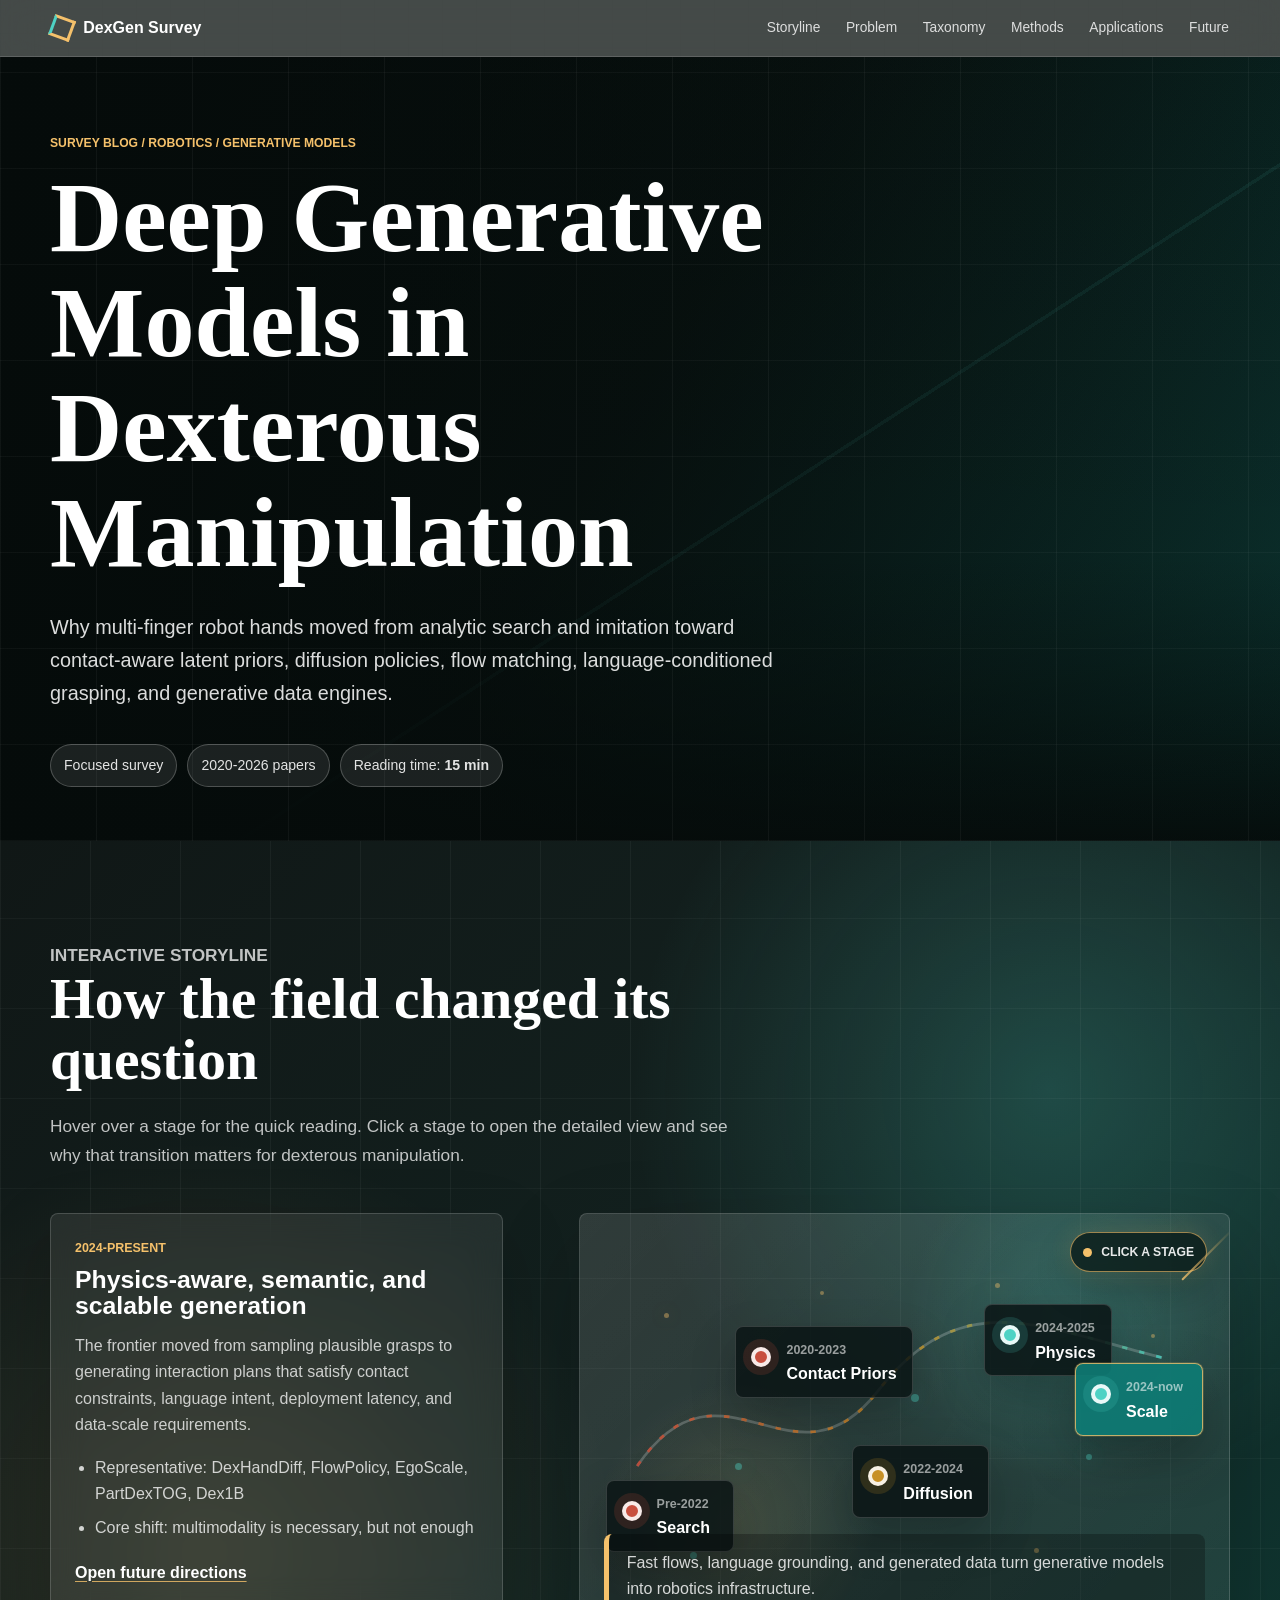
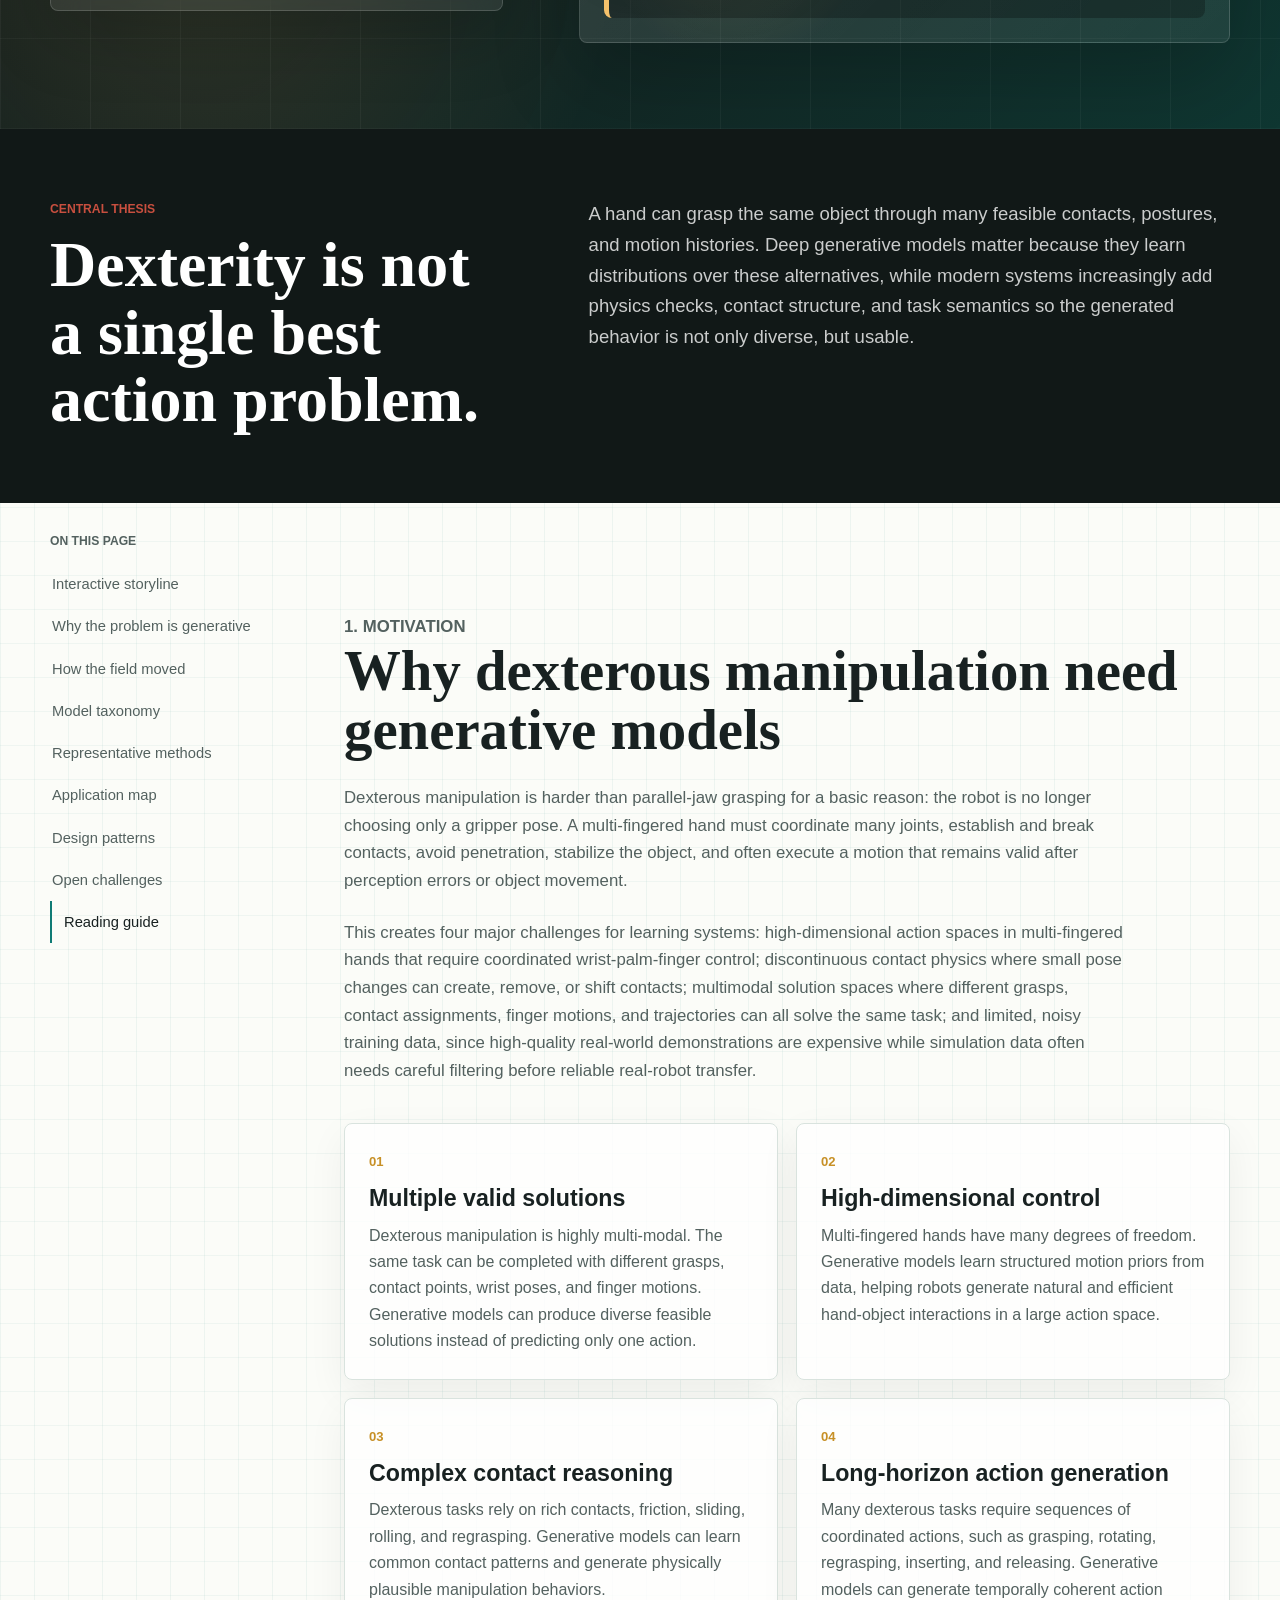
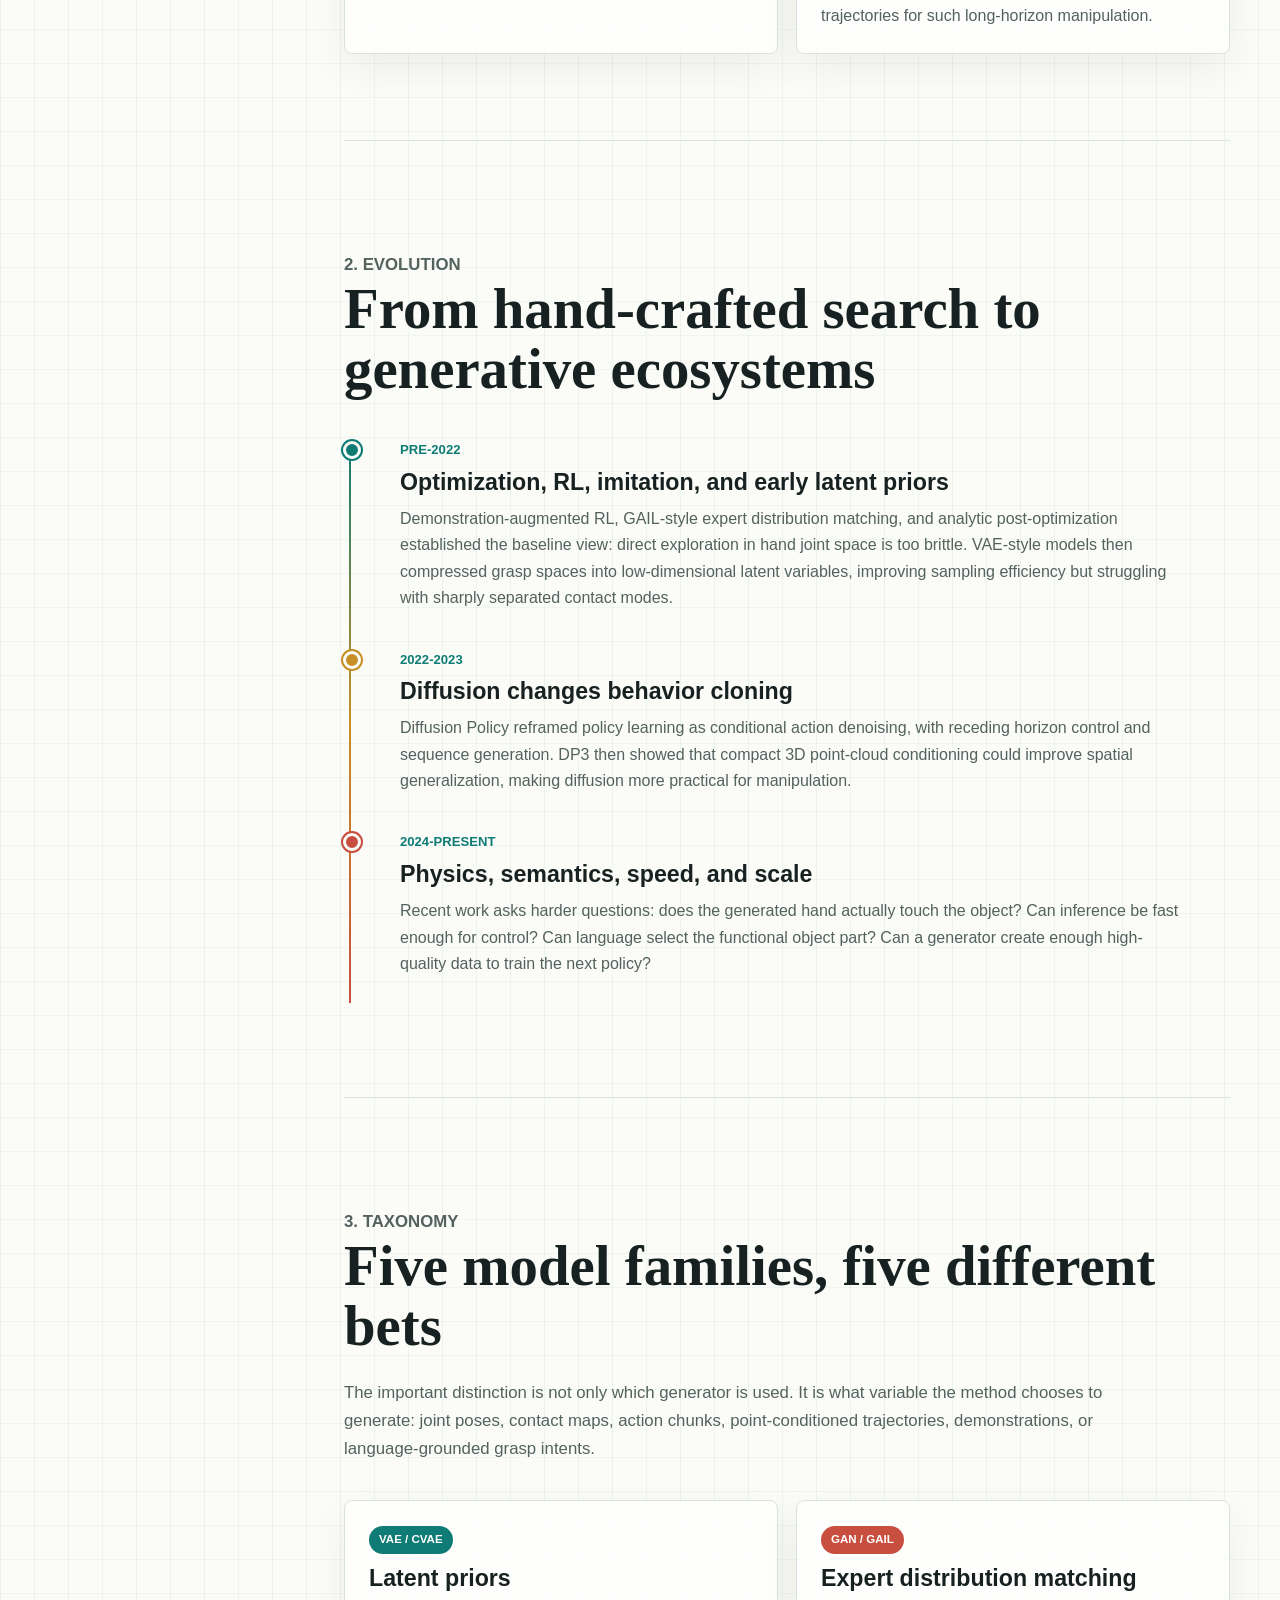
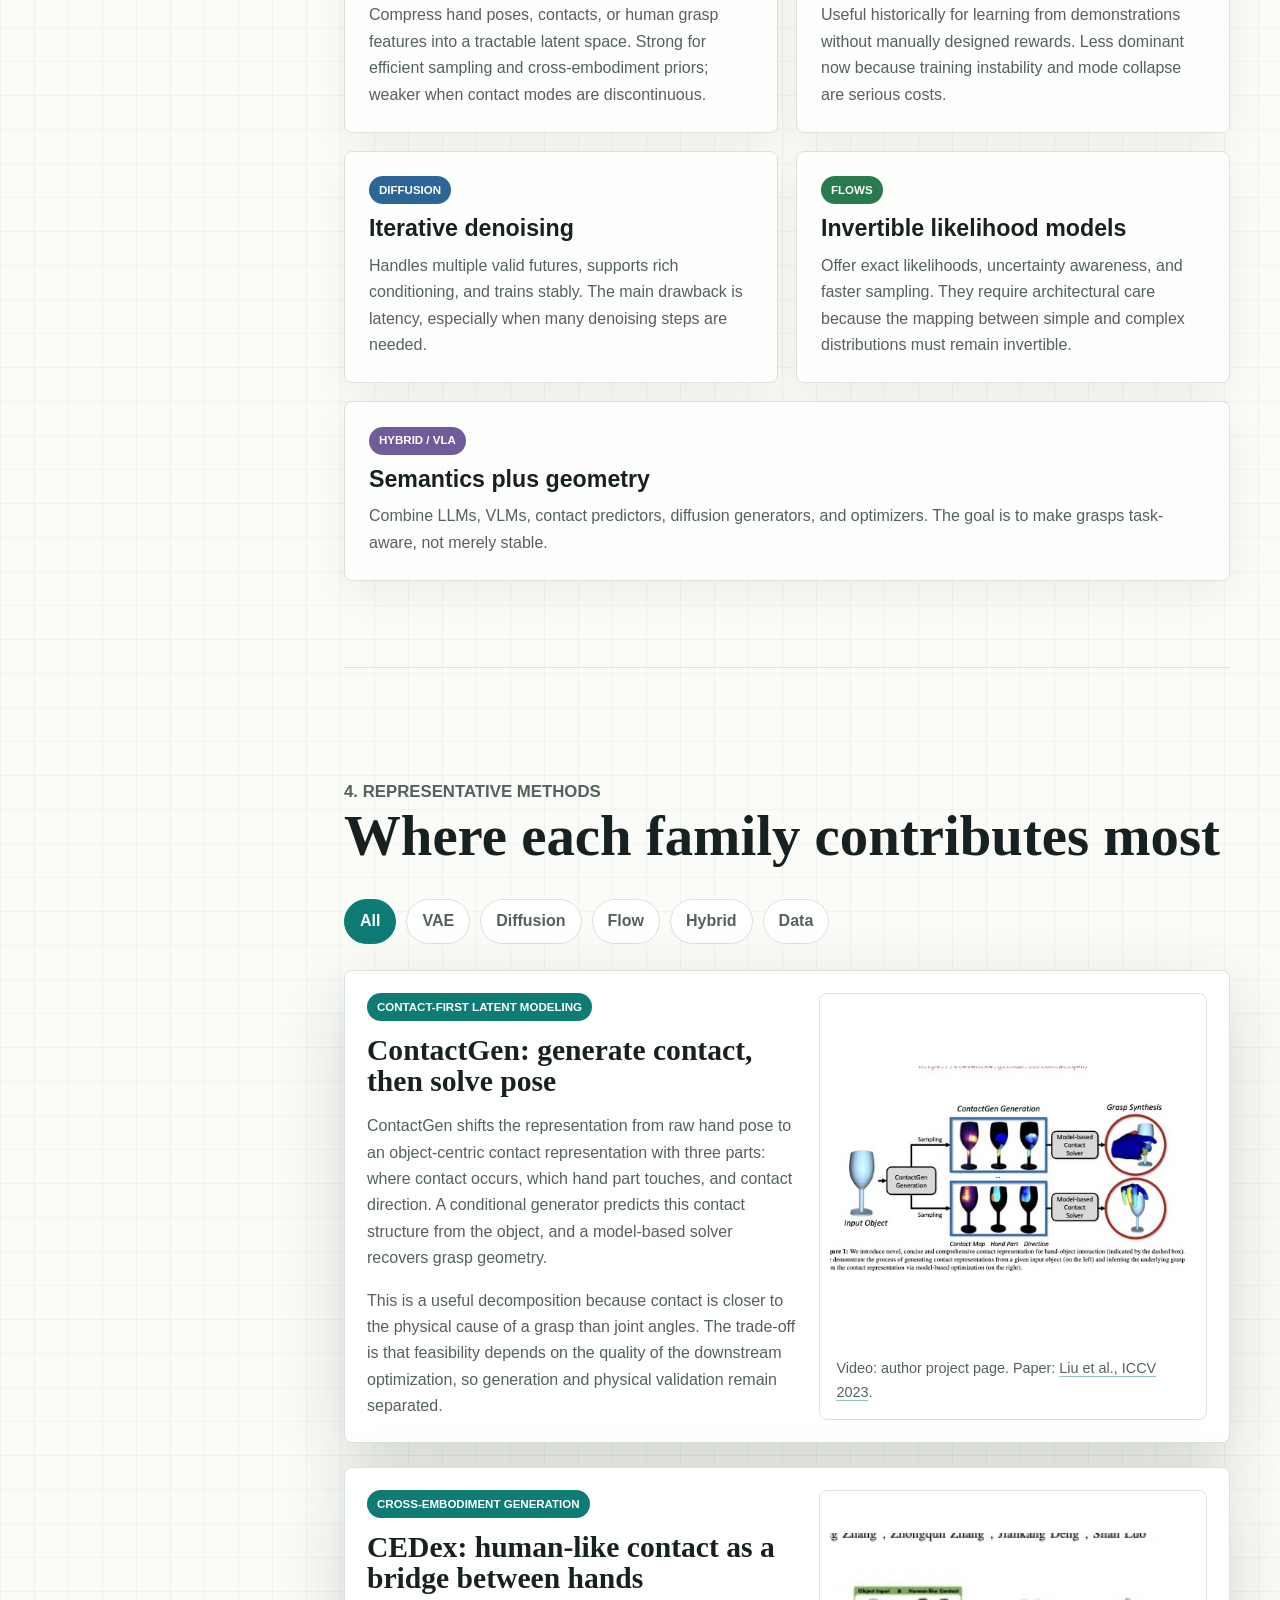
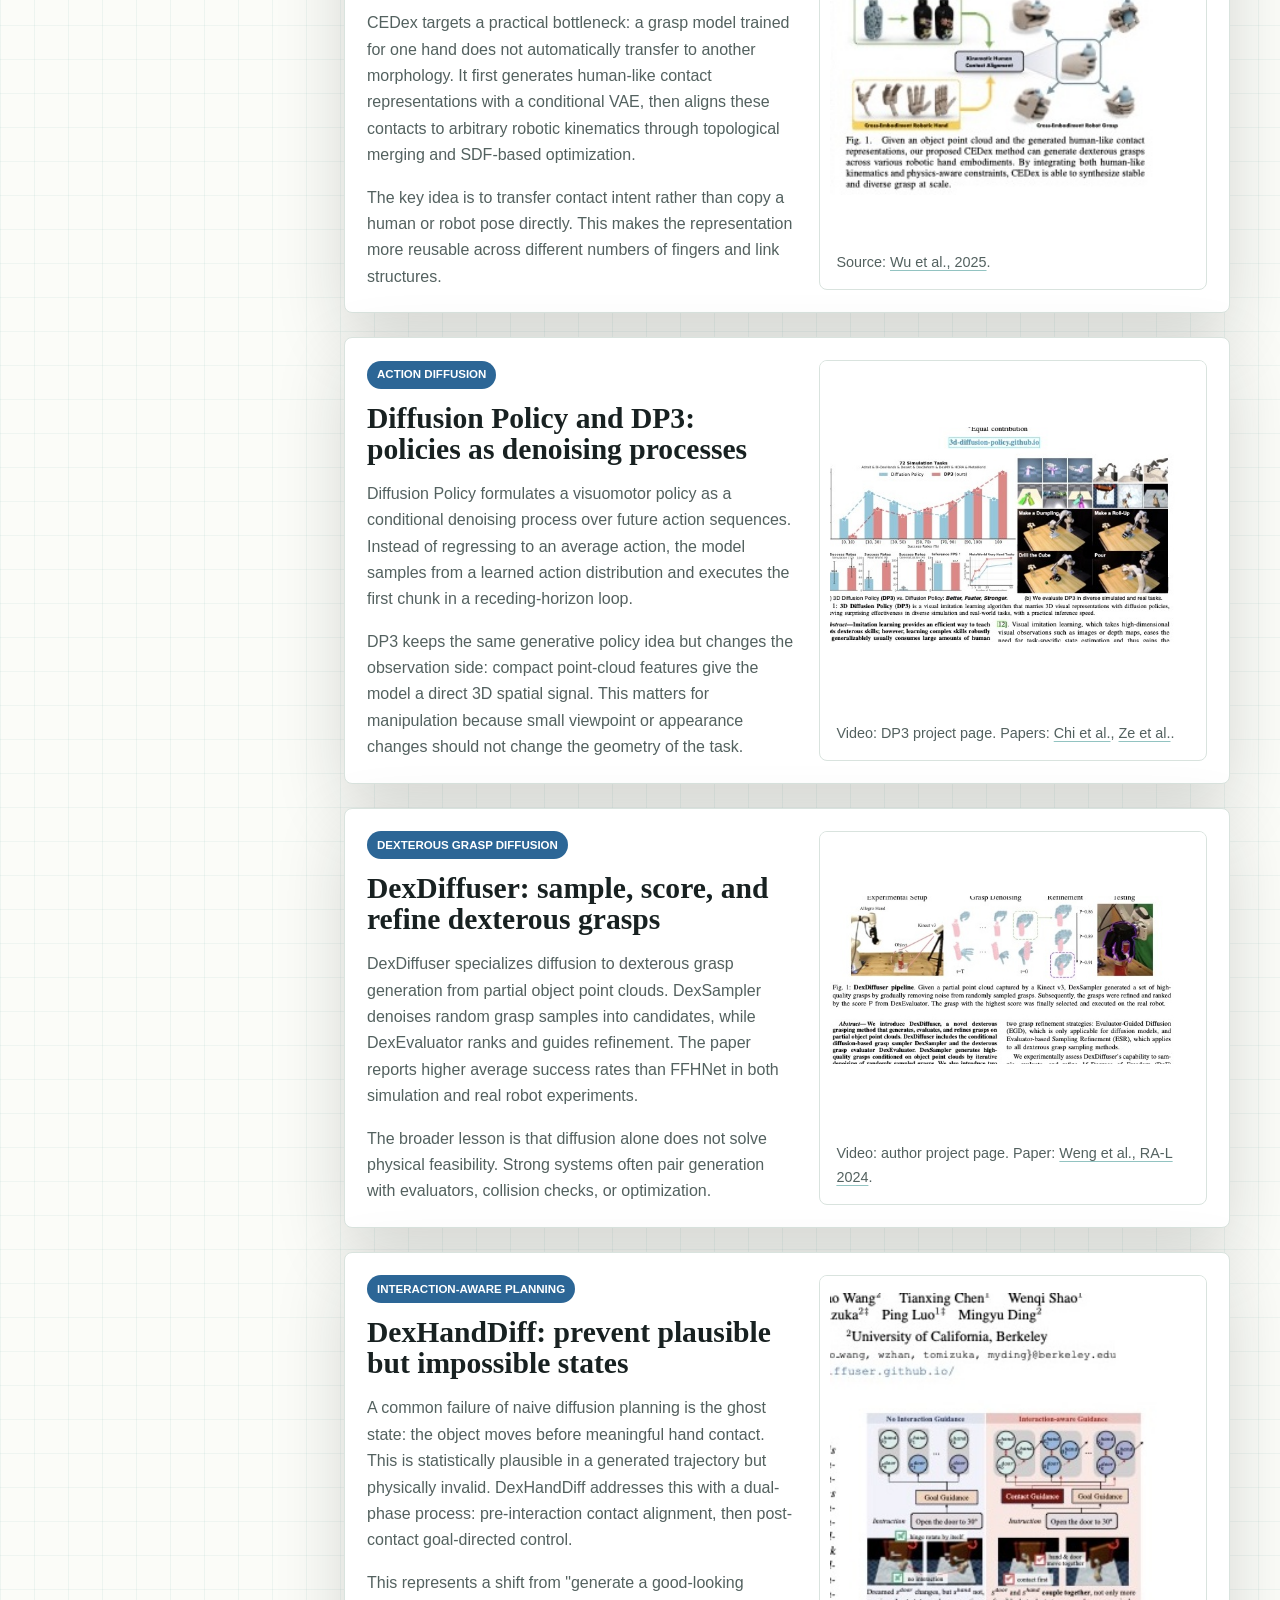
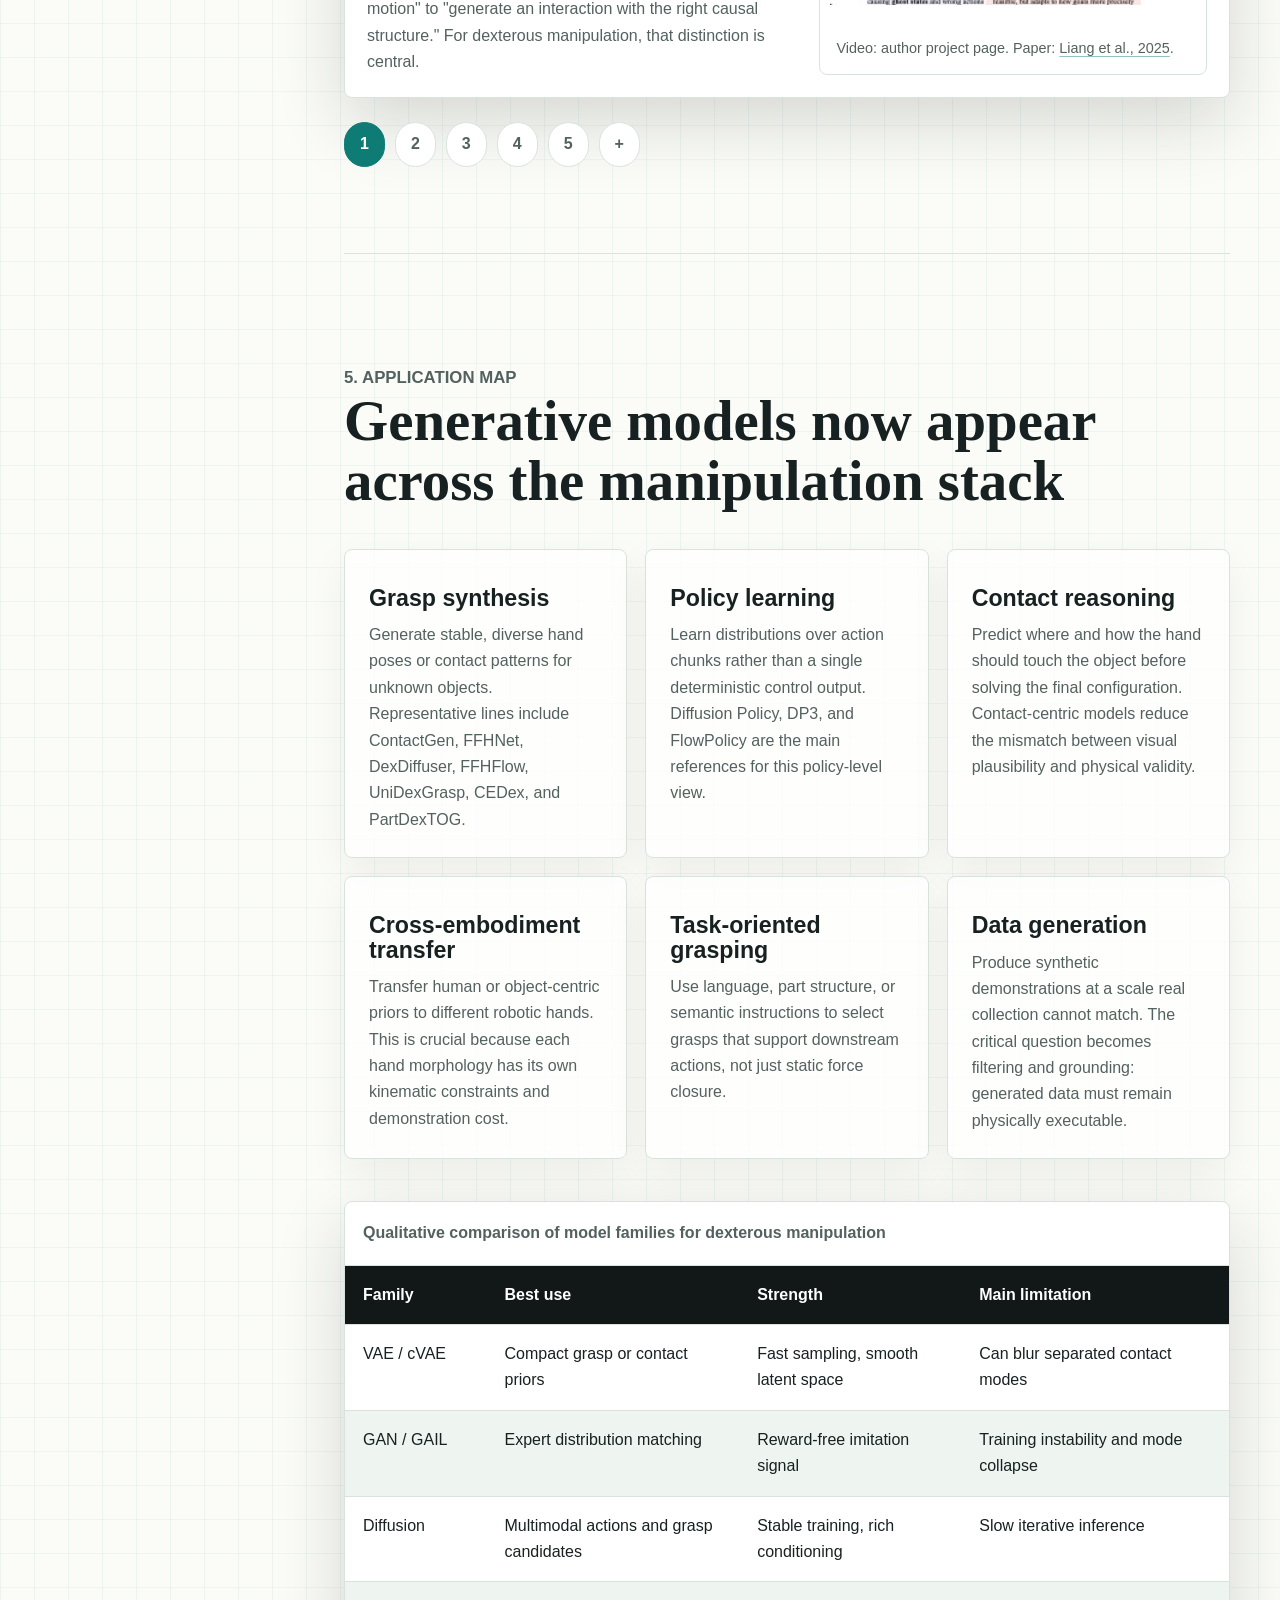
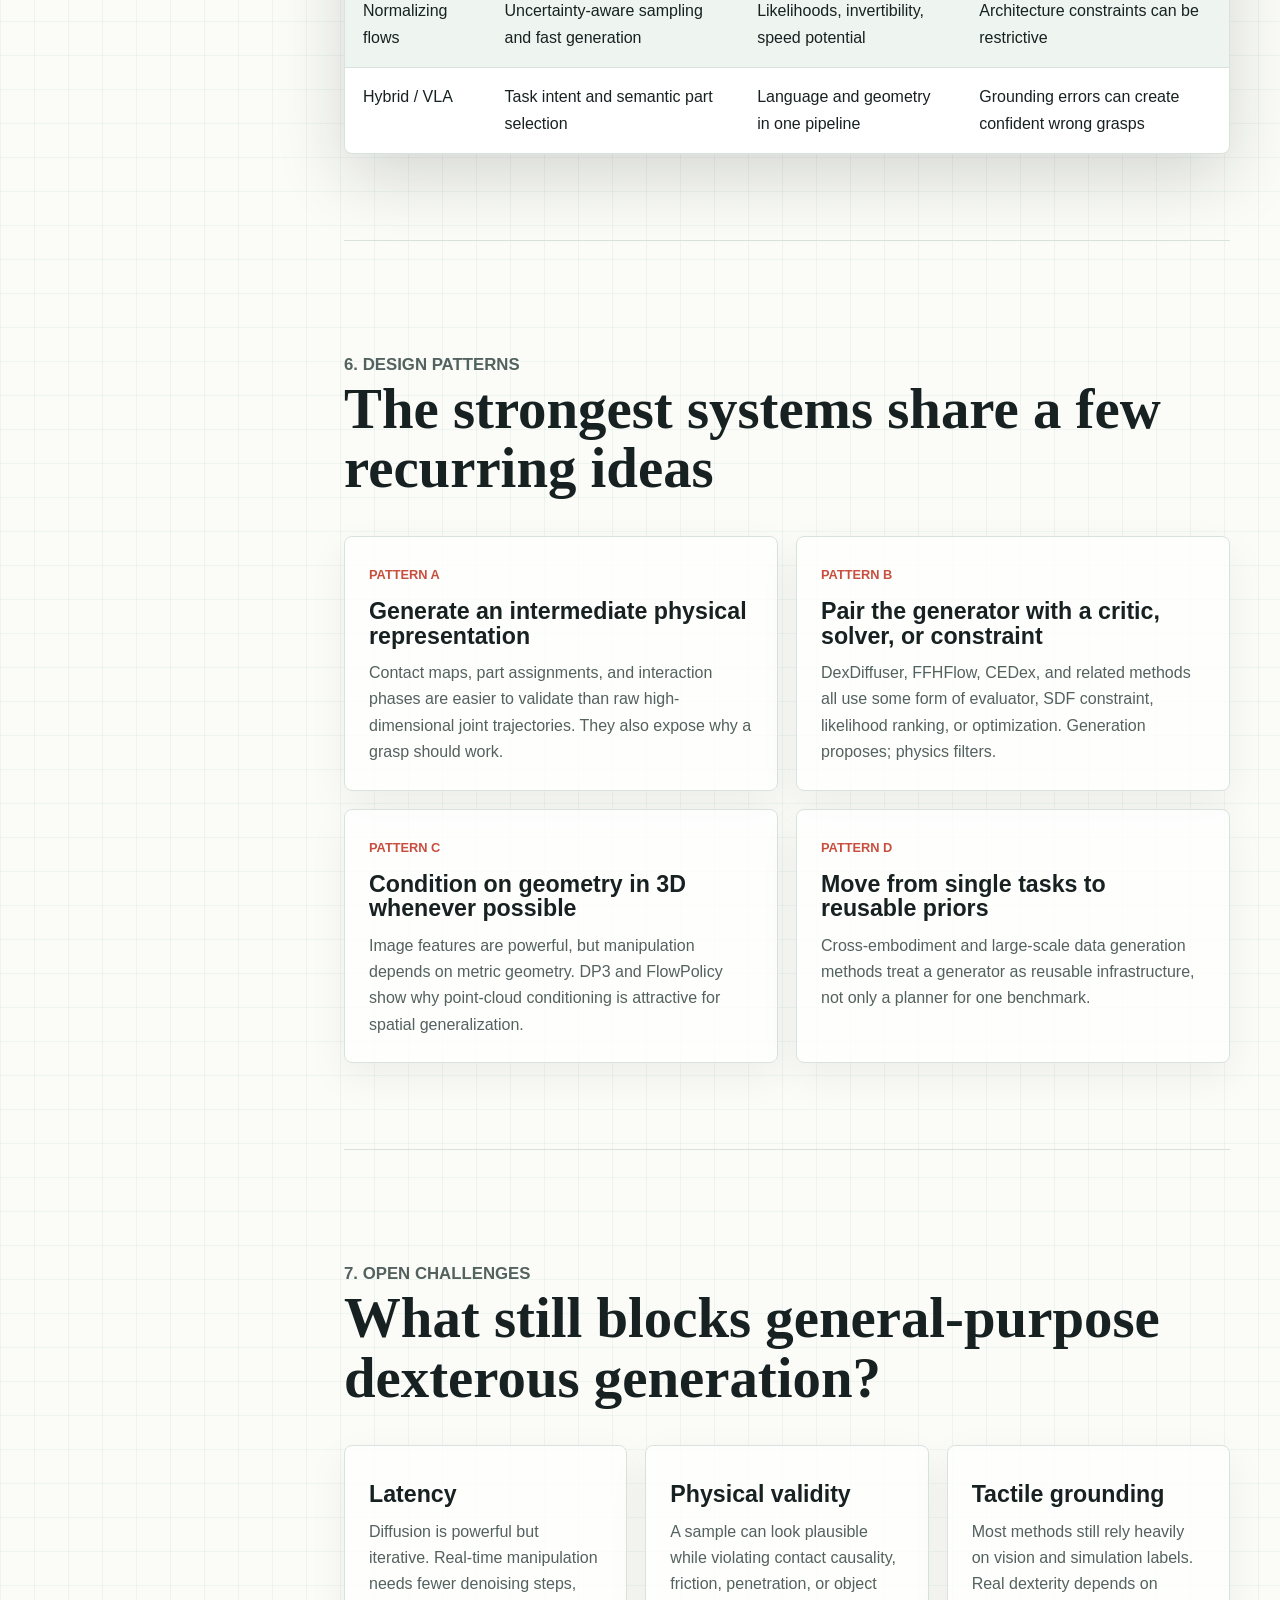
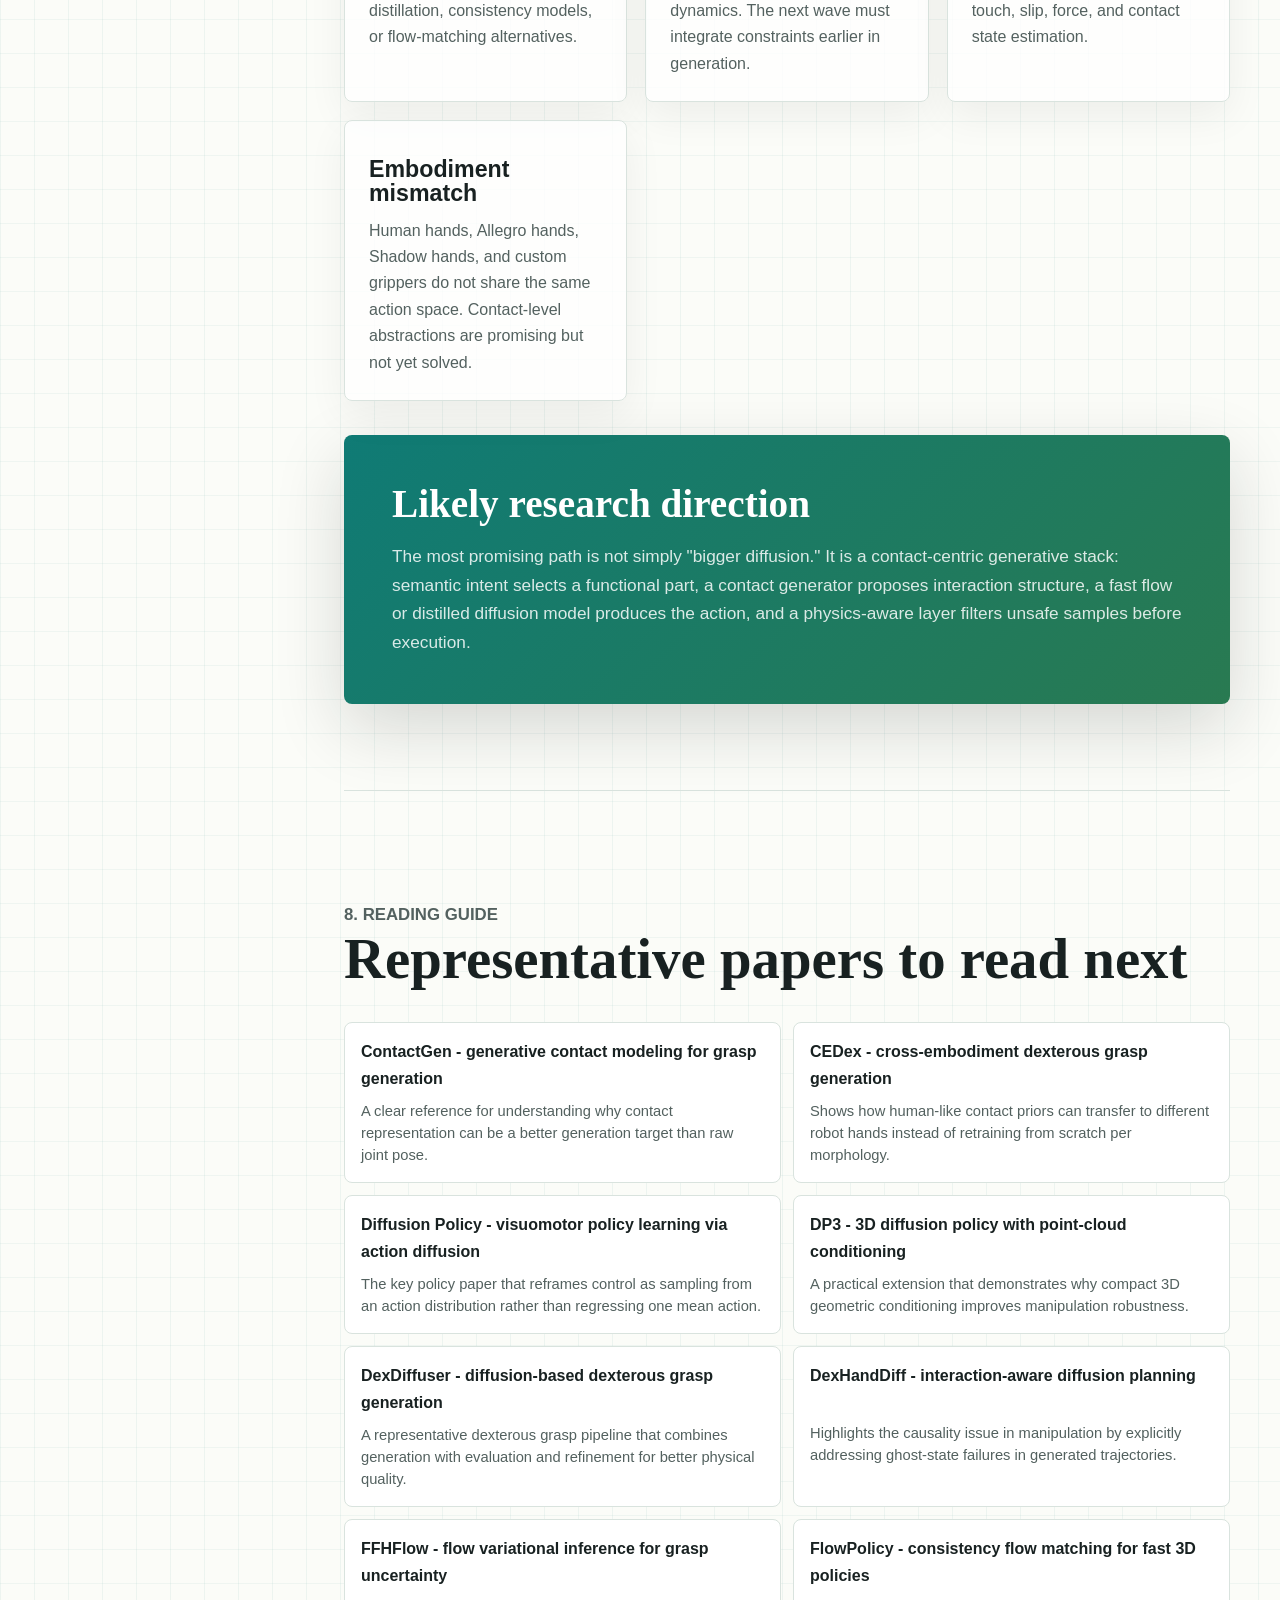
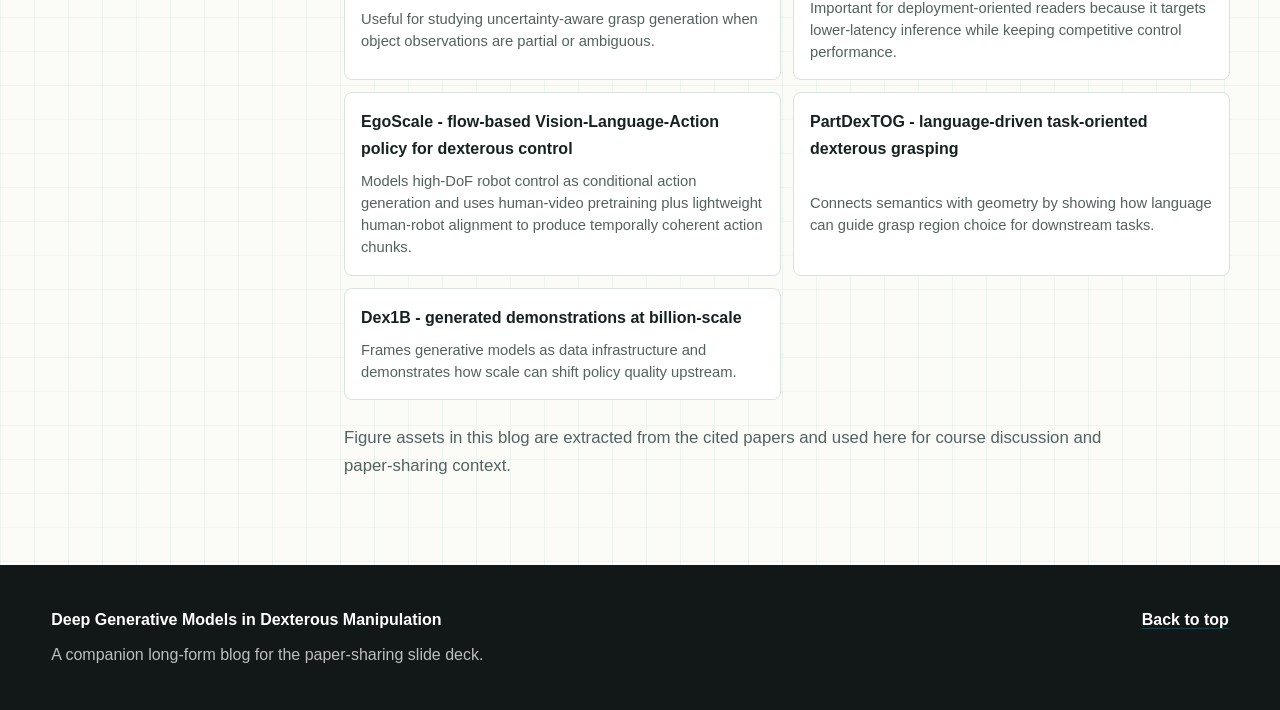
==== commit aec0e531: "modify motivation" ====
--- a/generative_dexhand/index.html
+++ b/generative_dexhand/index.html
@@ -256,53 +256,63 @@
               object movement.
             </p>
             <p>
-              This creates four pressure points for learning systems. First,
-              hand action spaces are high-dimensional. Second, the physics is
-              discontinuous because a tiny pose change can create or remove a
-              contact. Third, the solution set is multimodal: multiple grasps,
-              contact assignments, and trajectories may all be correct. Fourth,
-              high-quality real demonstrations are expensive, while simulation
-              needs careful filtering before transfer.
+              This creates four major challenges for learning systems:
+              high-dimensional action spaces in multi-fingered hands that
+              require coordinated wrist-palm-finger control; discontinuous
+              contact physics where small pose changes can create, remove, or
+              shift contacts; multimodal solution spaces where different
+              grasps, contact assignments, finger motions, and trajectories can
+              all solve the same task; and limited, noisy training data, since
+              high-quality real-world demonstrations are expensive while
+              simulation data often needs careful filtering before reliable
+              real-robot transfer.
             </p>
 
-            <div class="insight-row">
+            <div class="insight-row four-cards">
               <div class="insight">
                 <span class="insight-number">01</span>
-                <h3>Multimodality</h3>
-                <p>
-                  The same object can be held by fingertips, enveloped by the
-                  palm, pinched at a functional part, or reoriented before use.
+                <h3>Multiple valid solutions</h3>
+                <p>
+                  Dexterous manipulation is highly multi-modal. The same task
+                  can be completed with different grasps, contact points, wrist
+                  poses, and finger motions. Generative models can produce
+                  diverse feasible solutions instead of predicting only one
+                  action.
                 </p>
               </div>
               <div class="insight">
                 <span class="insight-number">02</span>
-                <h3>Contact physics</h3>
-                <p>
-                  Small pose errors can switch the active constraints, so a
-                  smooth policy can fail exactly where dexterity matters most.
+                <h3>High-dimensional control</h3>
+                <p>
+                  Multi-fingered hands have many degrees of freedom. Generative
+                  models learn structured motion priors from data, helping
+                  robots generate natural and efficient hand-object interactions
+                  in a large action space.
                 </p>
               </div>
               <div class="insight">
                 <span class="insight-number">03</span>
-                <h3>Data scarcity</h3>
-                <p>
-                  Collecting hand demonstrations is slow; synthetic data and
-                  generated proposals become part of the learning infrastructure.
+                <h3>Complex contact reasoning</h3>
+                <p>
+                  Dexterous tasks rely on rich contacts, friction, sliding,
+                  rolling, and regrasping. Generative models can learn common
+                  contact patterns and generate physically plausible
+                  manipulation behaviors.
                 </p>
               </div>
-            </div>
-
-            <figure class="wide-figure">
-              <img
-                src="assets/deck_figures/dexdiffuser_pipeline.jpg"
-                alt="DexDiffuser pipeline for generating, evaluating, and refining dexterous grasps"
-              />
-              <figcaption>
-                DexDiffuser illustrates the modern loop: generate candidates,
-                evaluate physical quality, refine, then execute. Source:
-                <a href="https://arxiv.org/abs/2402.02989">Weng et al., 2024</a>.
-              </figcaption>
-            </figure>
+              <div class="insight">
+                <span class="insight-number">04</span>
+                <h3>Long-horizon action generation</h3>
+                <p>
+                  Many dexterous tasks require sequences of coordinated
+                  actions, such as grasping, rotating, regrasping, inserting,
+                  and releasing. Generative models can generate temporally
+                  coherent action trajectories for such long-horizon
+                  manipulation.
+                </p>
+              </div>
+            </div>
+
           </section>
 
           <section id="timeline" class="article-section">
--- a/generative_dexhand/styles.css
+++ b/generative_dexhand/styles.css
@@ -807,6 +807,10 @@
   margin-top: 38px;
 }
 
+.insight-row.four-cards {
+  grid-template-columns: repeat(2, minmax(0, 1fr)) !important;
+}
+
 .insight,
 .tax-card,
 .application-grid article,
@@ -1532,6 +1536,10 @@
     grid-template-columns: 1fr;
   }
 
+  .insight-row.four-cards {
+    grid-template-columns: 1fr !important;
+  }
+
   .tax-card:last-child {
     grid-column: auto;
   }
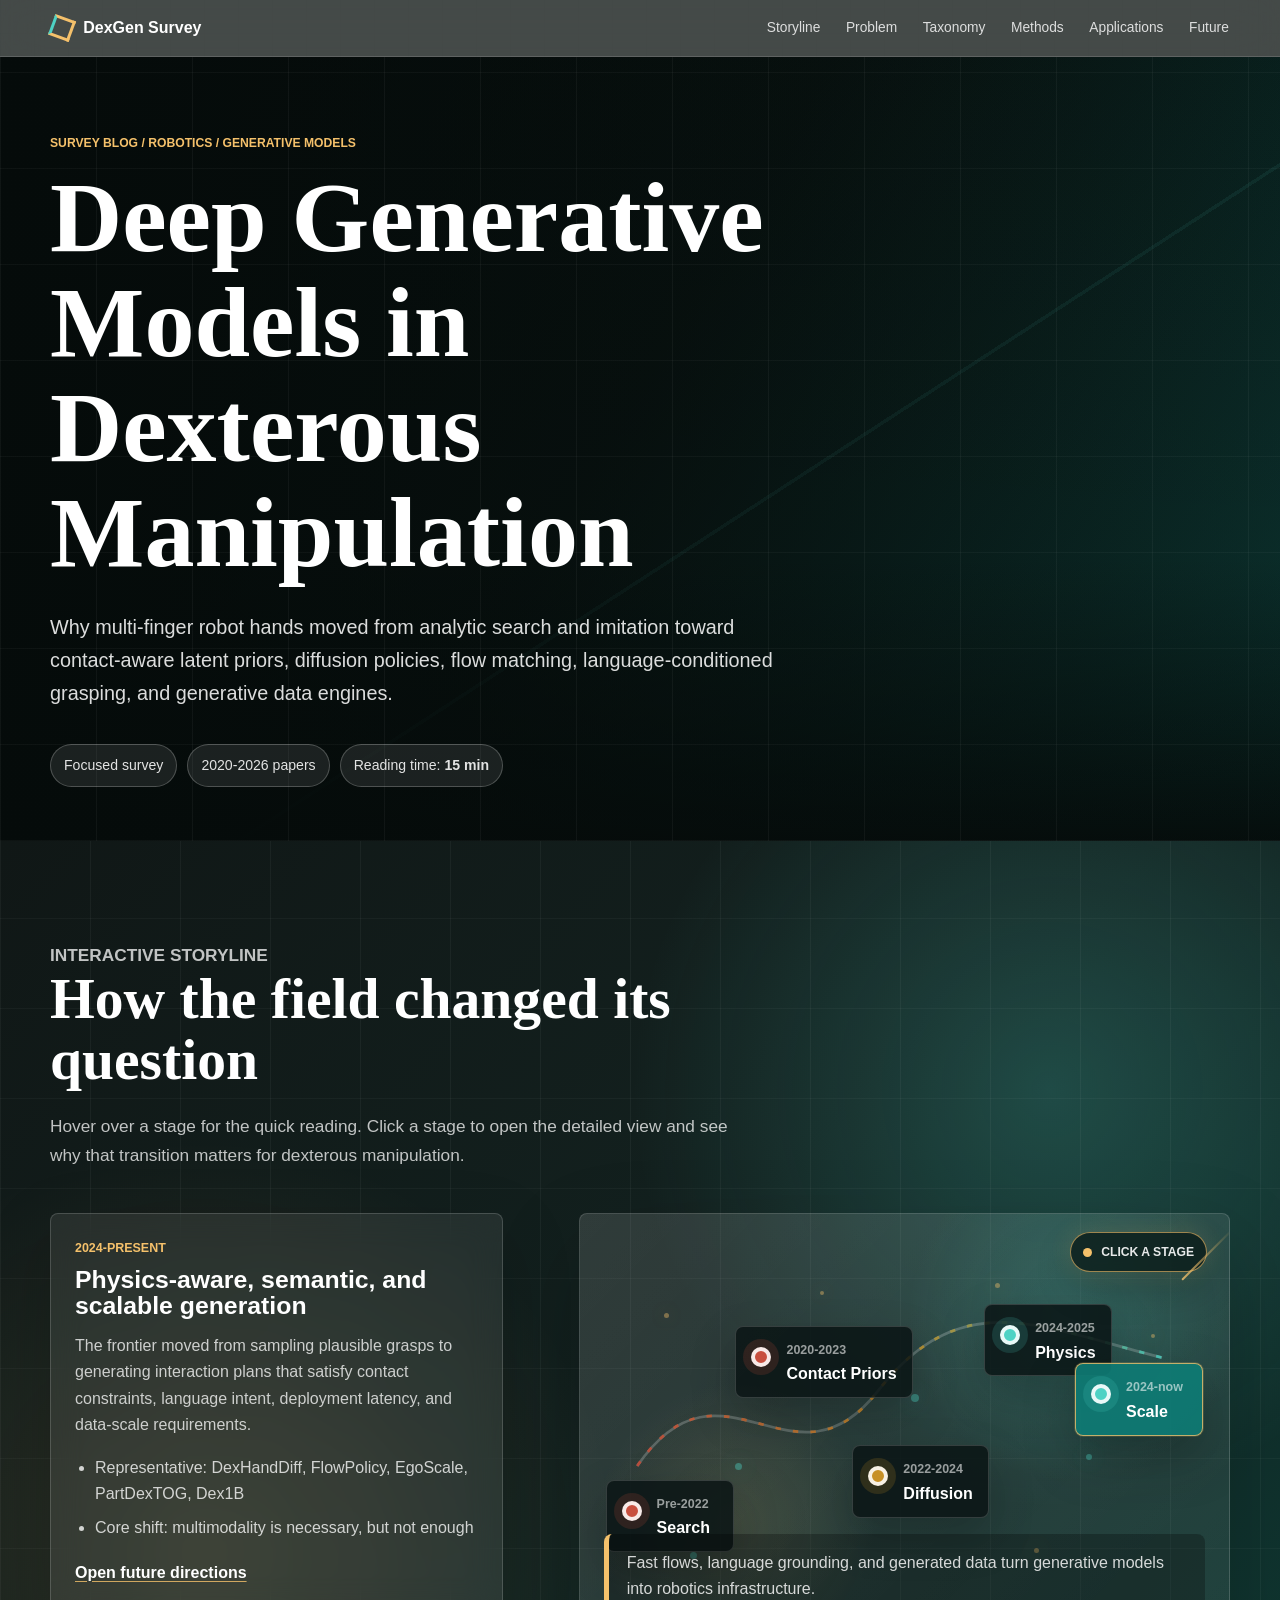
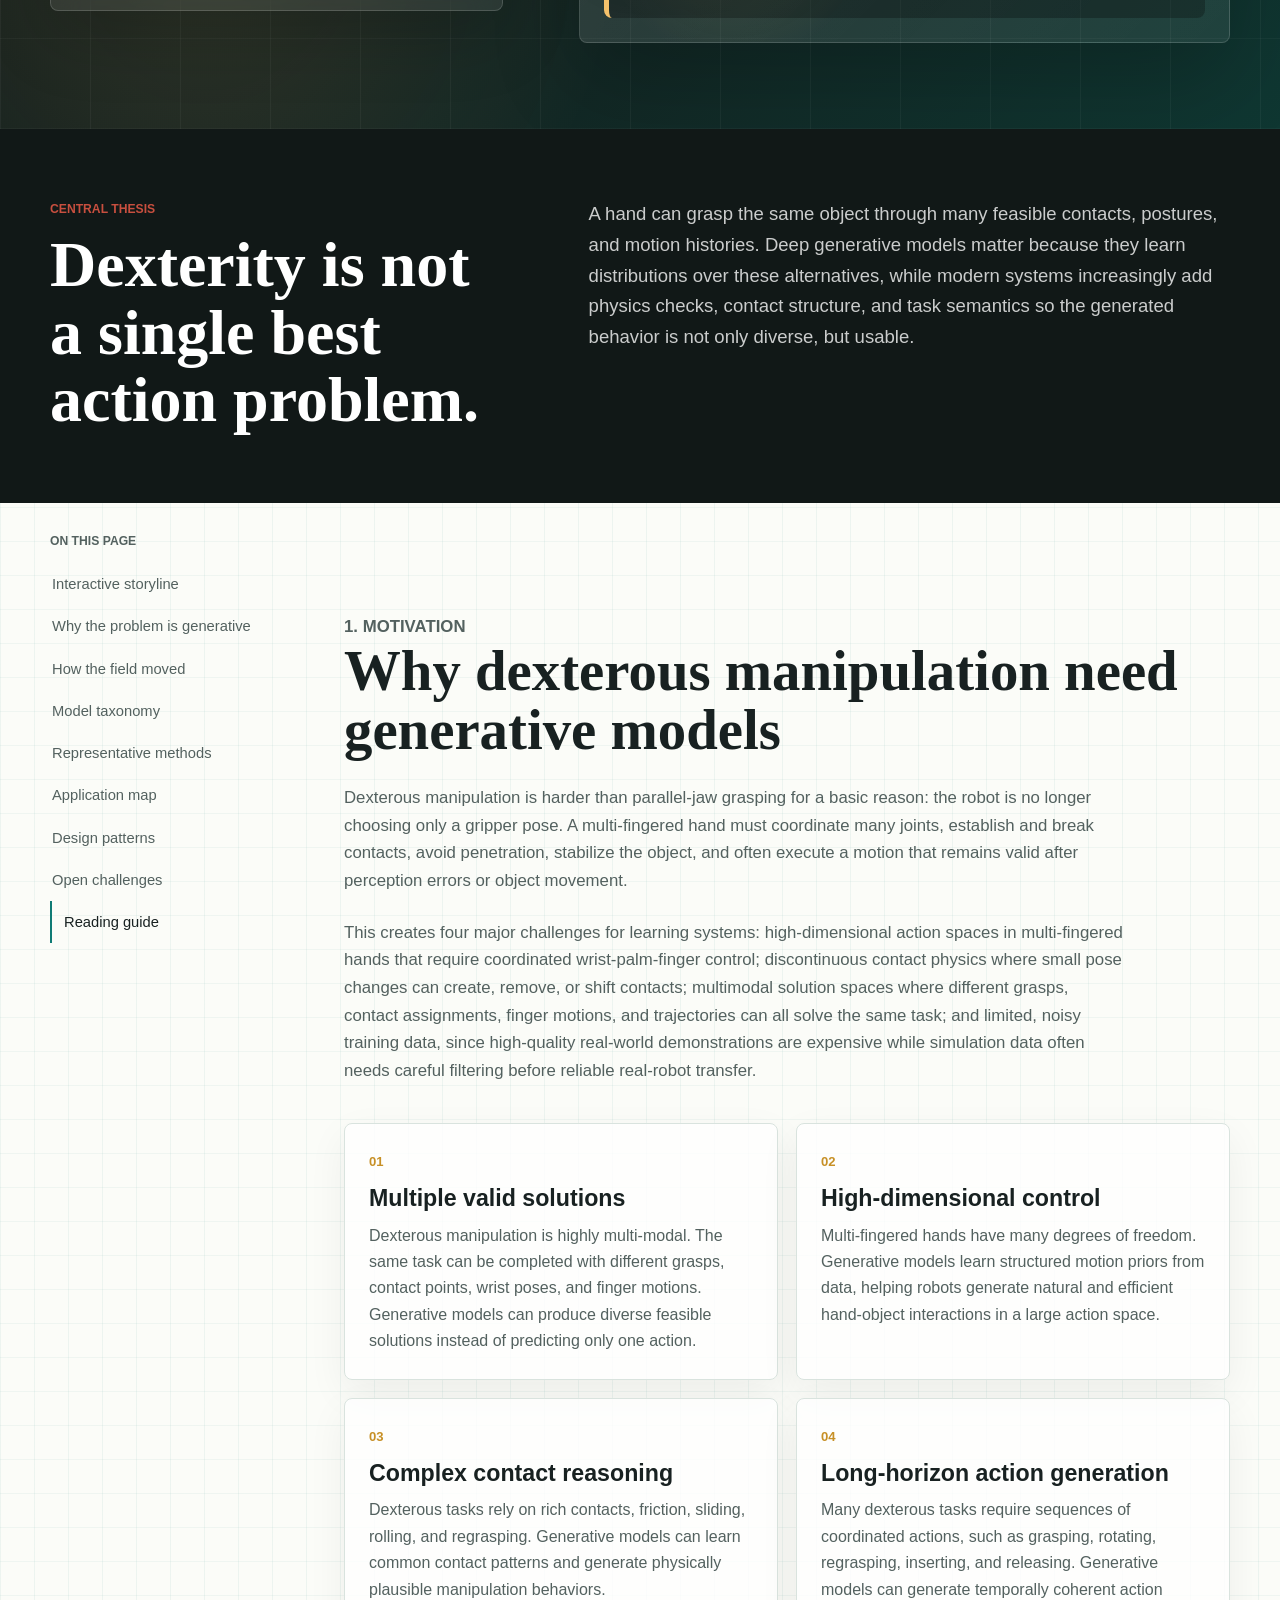
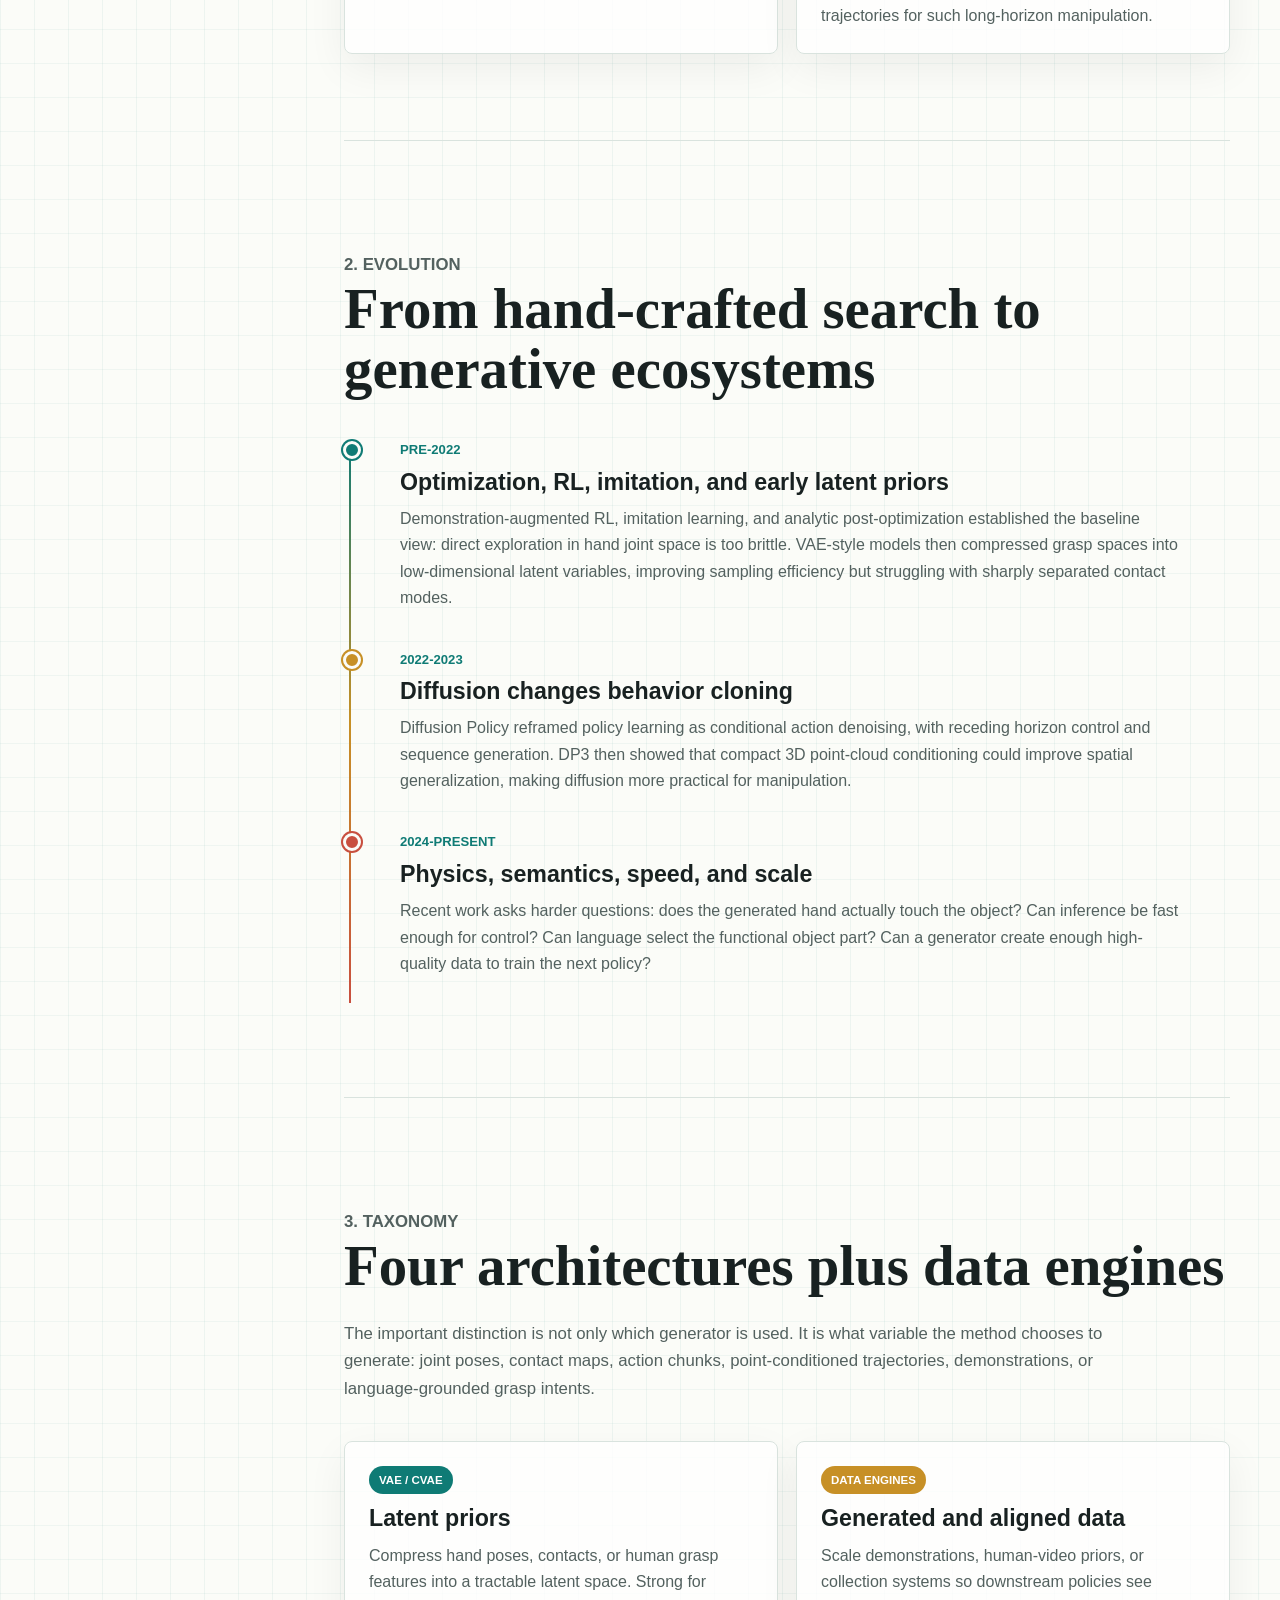
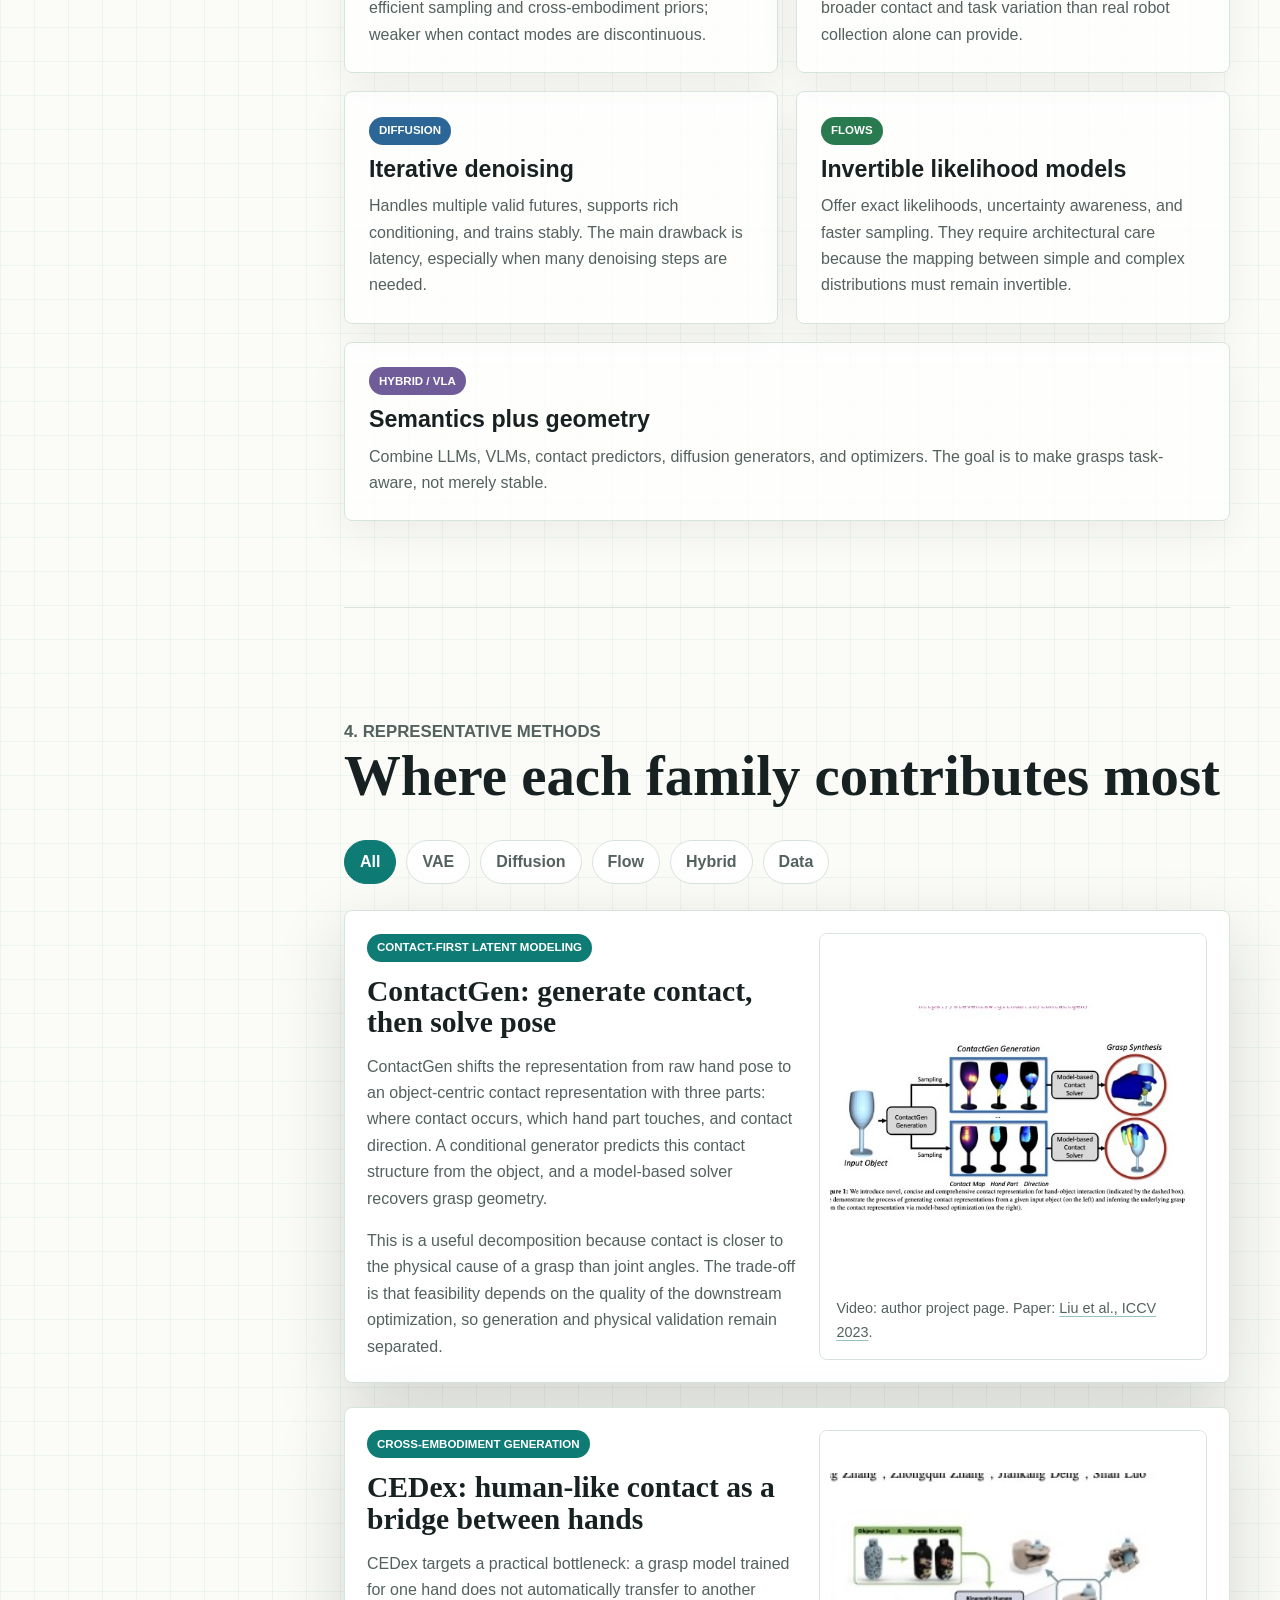
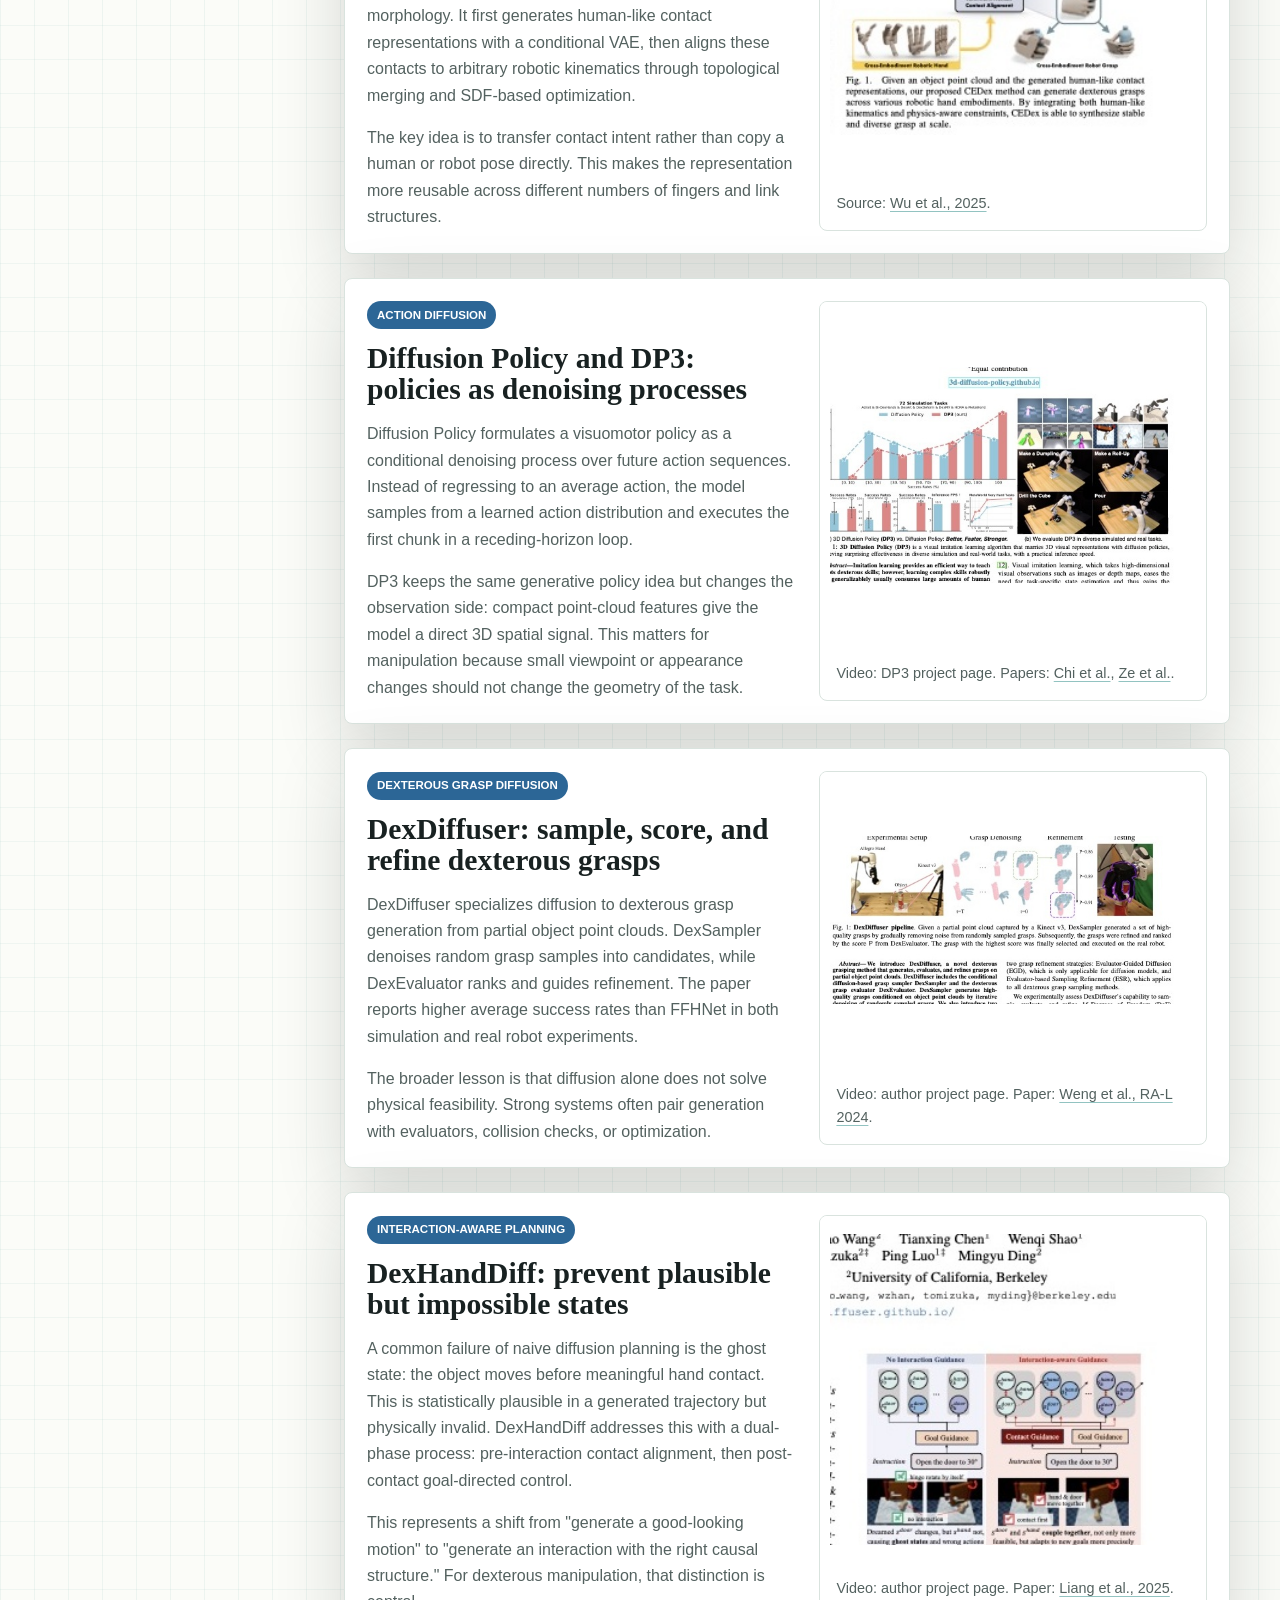
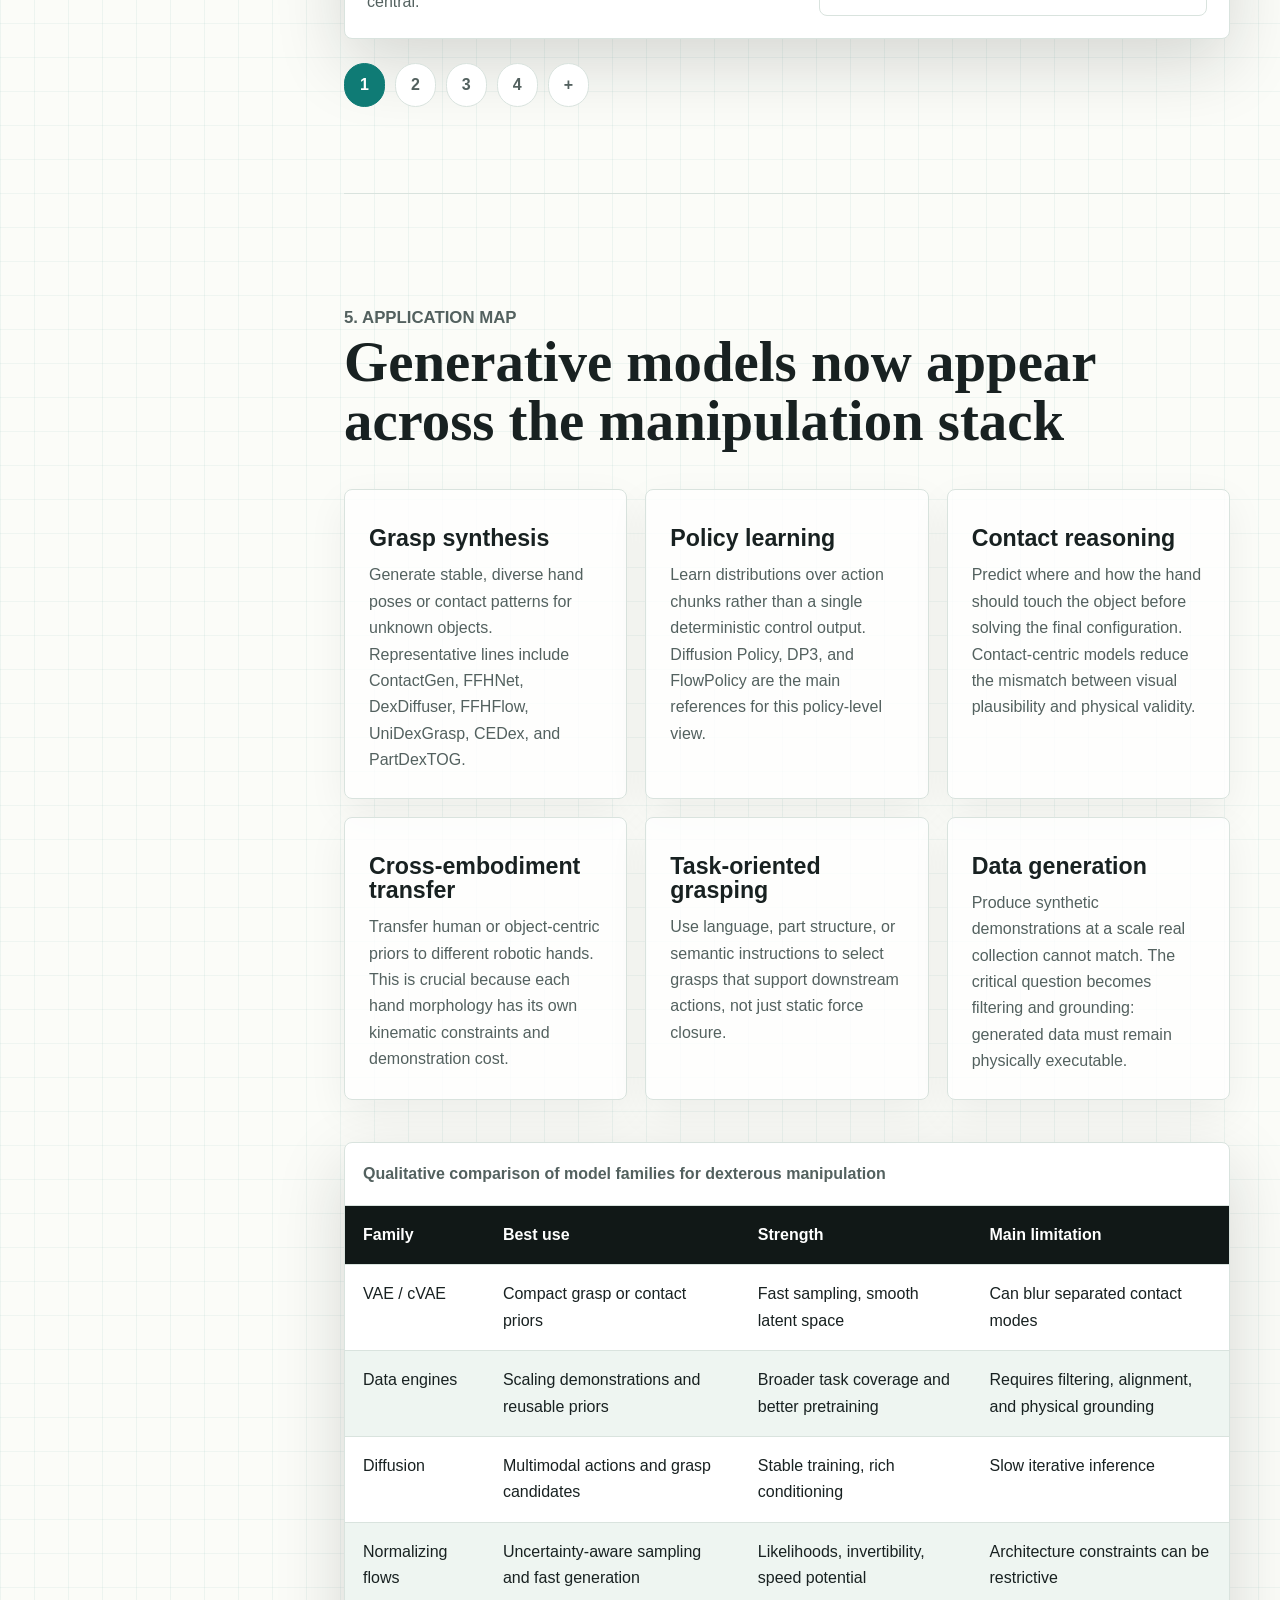
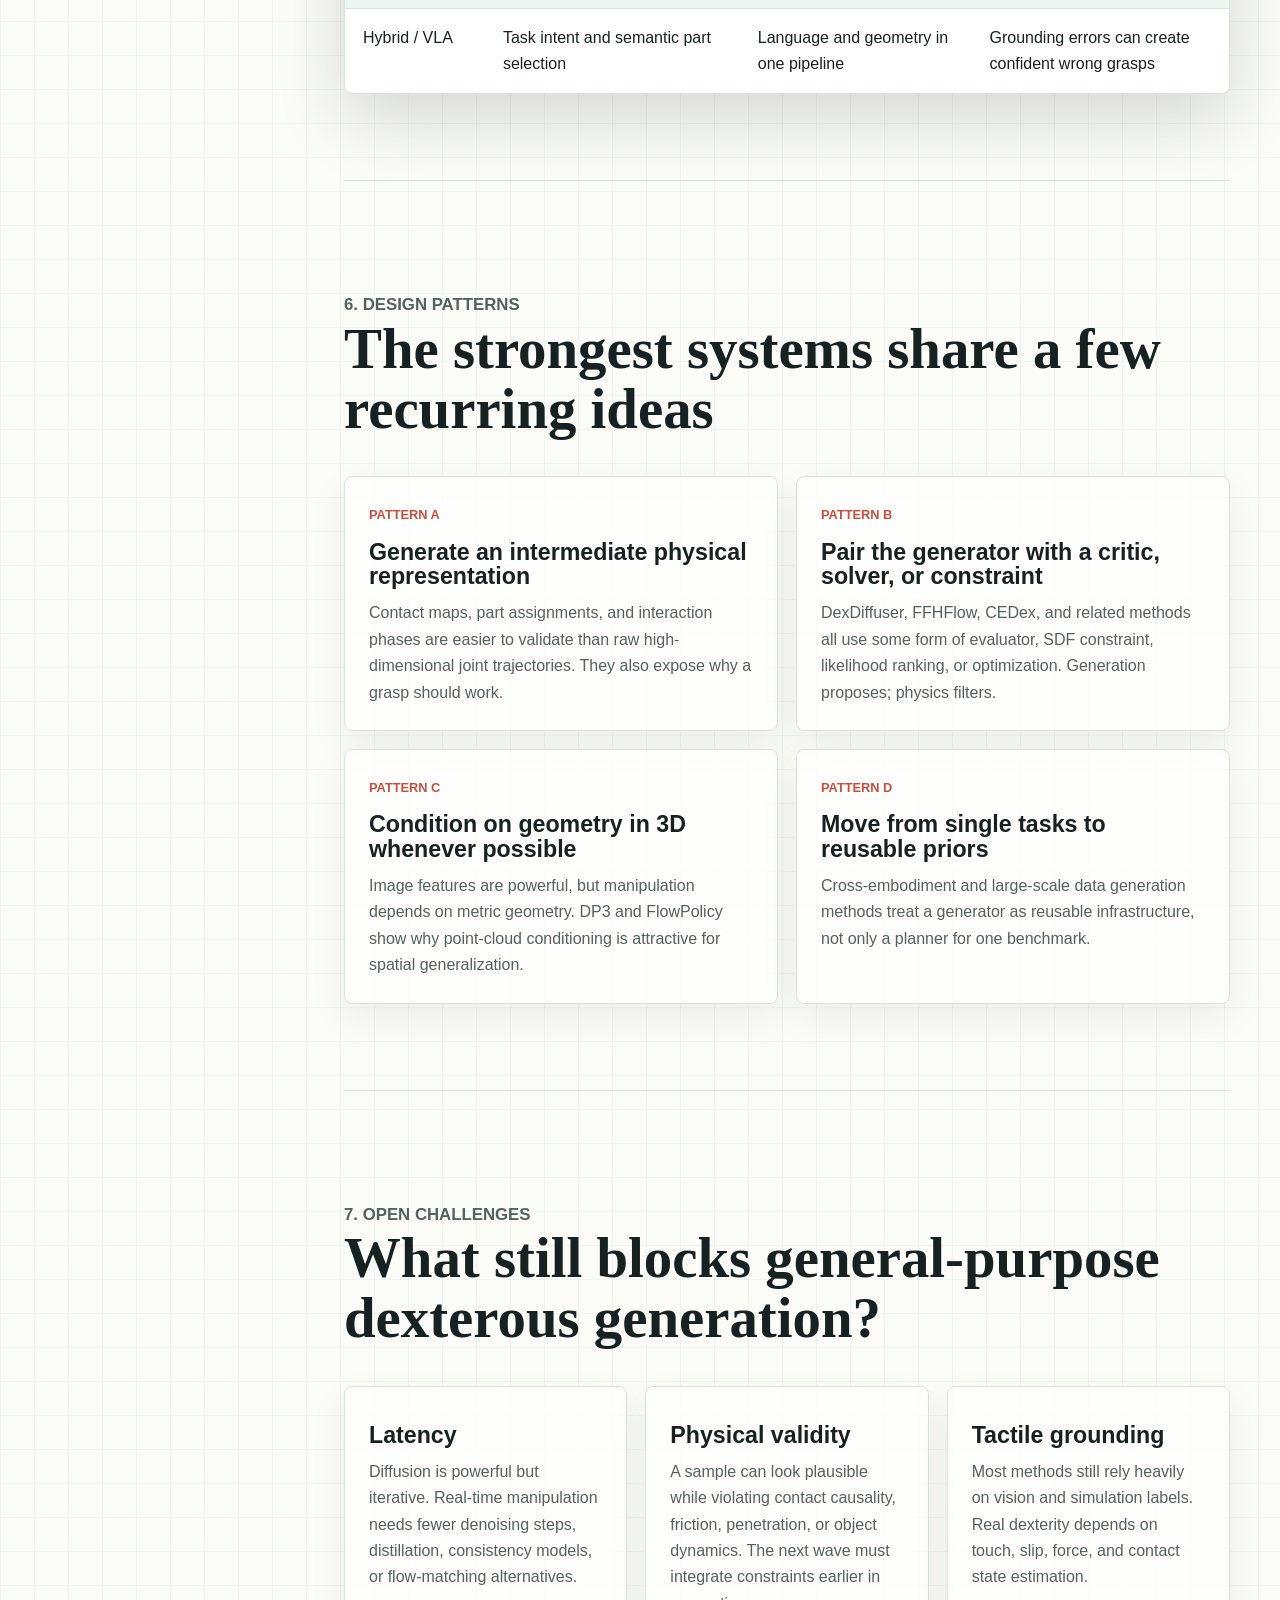
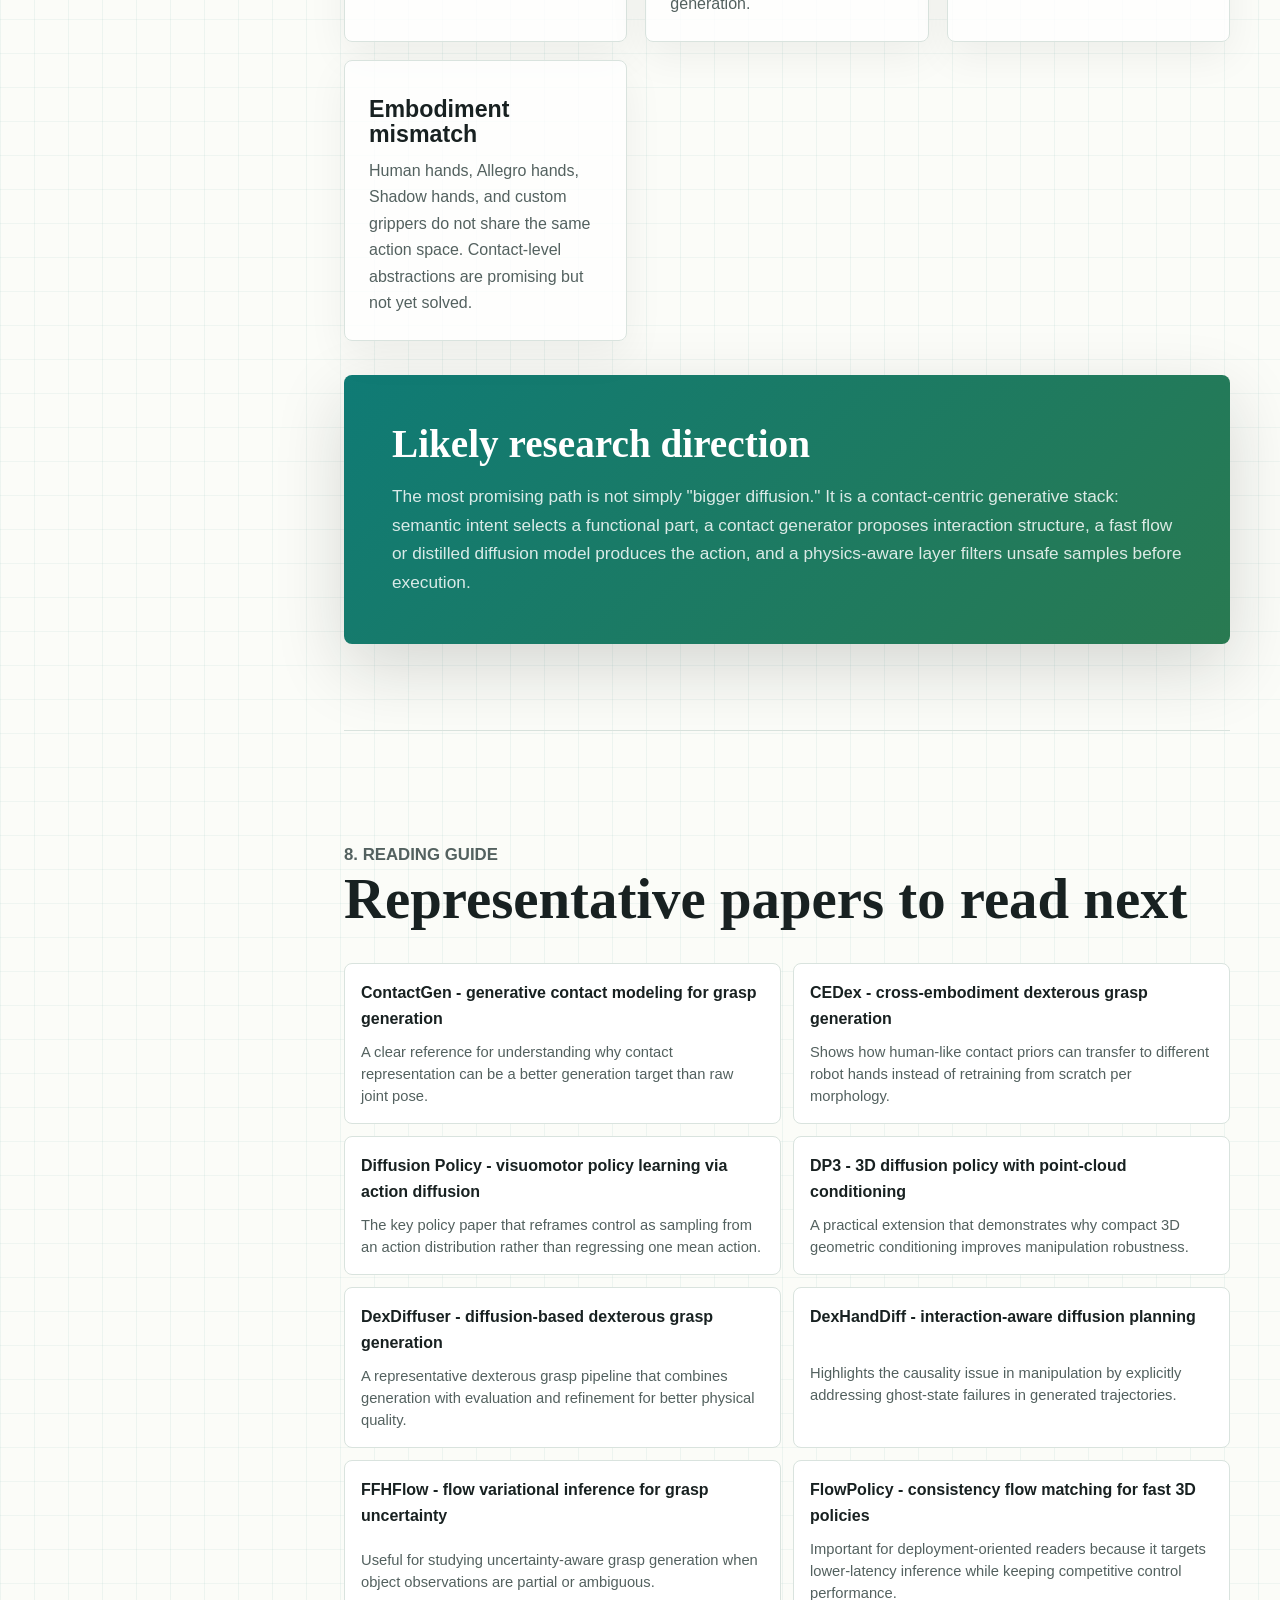
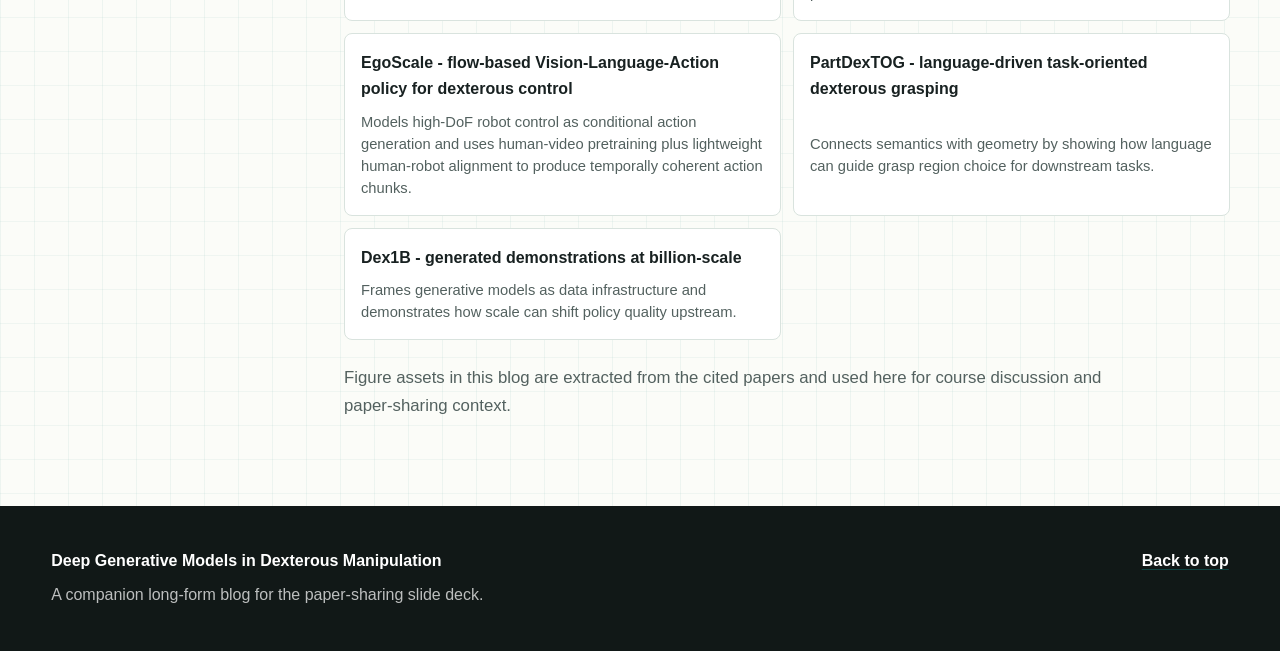
==== commit d84f6749: "Refine survey method taxonomy" ====
--- a/generative_dexhand/index.html
+++ b/generative_dexhand/index.html
@@ -112,7 +112,7 @@
               data-title="Search in a hard hand-action space"
               data-summary="Early methods exposed the core bottleneck: direct search or RL in high-dimensional dexterous action spaces is brittle and data hungry."
               data-detail="Before generative modeling became central, the field relied on analytic optimization, reinforcement learning, imitation, and demonstration-augmented policies. These methods proved that dexterous hands can solve impressive tasks, but they also made the exploration and contact-discontinuity problem impossible to ignore."
-              data-papers="DAPG, DeepMimic, GAIL, analytic post-optimization"
+              data-papers="DAPG, DeepMimic, analytic post-optimization"
               data-shift="Core shift: stop treating dexterity as one deterministic action."
               data-link="#method-diffusion-policy-dp3"
               data-link-label="Read related method: Diffusion Policy / DP3"
@@ -323,10 +323,10 @@
                 <span class="time">Pre-2022</span>
                 <h3>Optimization, RL, imitation, and early latent priors</h3>
                 <p>
-                  Demonstration-augmented RL, GAIL-style expert distribution
-                  matching, and analytic post-optimization established the
-                  baseline view: direct exploration in hand joint space is too
-                  brittle. VAE-style models then compressed grasp spaces into
+                  Demonstration-augmented RL, imitation learning, and analytic
+                  post-optimization established the baseline view: direct
+                  exploration in hand joint space is too brittle. VAE-style
+                  models then compressed grasp spaces into
                   low-dimensional latent variables, improving sampling efficiency
                   but struggling with sharply separated contact modes.
                 </p>
@@ -358,7 +358,7 @@
 
           <section id="taxonomy" class="article-section">
             <p class="label">3. Taxonomy</p>
-            <h2>Five model families, five different bets</h2>
+            <h2>Four architectures plus data engines</h2>
             <p>
               The important distinction is not only which generator is used. It
               is what variable the method chooses to generate: joint poses,
@@ -378,12 +378,12 @@
                 </p>
               </article>
               <article class="tax-card">
-                <span class="chip gan">GAN / GAIL</span>
-                <h3>Expert distribution matching</h3>
-                <p>
-                  Useful historically for learning from demonstrations without
-                  manually designed rewards. Less dominant now because training
-                  instability and mode collapse are serious costs.
+                <span class="chip data">Data engines</span>
+                <h3>Generated and aligned data</h3>
+                <p>
+                  Scale demonstrations, human-video priors, or collection
+                  systems so downstream policies see broader contact and task
+                  variation than real robot collection alone can provide.
                 </p>
               </article>
               <article class="tax-card">
@@ -682,9 +682,10 @@
                 </figure>
               </article>
 
-              <article class="method-card" id="method-egoscale" data-family="flow">
+              <article class="method-card" id="method-egoscale" data-family="flow data">
                 <div class="method-copy">
                   <span class="chip flow">Flow-based VLA policy</span>
+                  <span class="chip data">Human-video data scaling</span>
                   <h3>EgoScale: Scaling Dexterous Manipulation with Diverse Egocentric Human Data</h3>
                   <p>
                     EgoScale connects generative modeling with dexterous
@@ -709,9 +710,17 @@
                   </p>
                 </div>
                 <figure>
-                  <video controls playsinline preload="metadata">
-                    <source src="assets/videos/egoscale.mp4" type="video/mp4" />
-                    Your browser does not support the video tag.
+                  <video
+                    class="method-video lazy-video"
+                    autoplay
+                    muted
+                    loop
+                    playsinline
+                    preload="none"
+                    poster="assets/videos/egoscale_poster.jpg"
+                    aria-label="EgoScale egocentric human data demonstration"
+                  >
+                    <source data-src="assets/videos/egoscale.mp4" type="video/mp4" />
                   </video>
                   <figcaption>
                     Video:
@@ -869,37 +878,6 @@
                   <figcaption>
                     Project video:
                     <a href="https://arxiv.org/abs/2403.12421">Wu et al., 2024</a>.
-                  </figcaption>
-                </figure>
-              </article>
-
-              <article class="method-card" id="method-dexgangrasp" data-family="hybrid">
-                <div class="method-copy">
-                  <span class="chip hybrid">GAN-based task grasping</span>
-                  <h3>DexGANGrasp: Dexterous Generative Adversarial Grasping Synthesis for Task-Oriented Manipulation</h3>
-                  <p>
-                    DexGANGrasp uses a conditional GAN to synthesize dexterous grasps from single-view observations in real time. DexGenerator proposes candidate hand configurations and DexEvaluator judges grasp stability. The method supports both general and task-oriented grasping, and later integrates affordance prompting with multimodal language-vision models for semantically grounded manipulation.
-                  </p>
-                  <p>
-                    Source:
-                    <a href="https://arxiv.org/abs/2407.17348">Feng et al., 2024</a>.
-                  </p>
-                </div>
-                <figure>
-                  <video
-                    class="method-video lazy-video"
-                    muted
-                    loop
-                    playsinline
-                    preload="none"
-                    poster="assets/project_figures/dexgangrasp_poster.jpg"
-                    aria-label="DexGANGrasp real-world grasping demo"
-                  >
-                    <source data-src="assets/videos/dexgangrasp_demo.mp4" type="video/mp4" />
-                  </video>
-                  <figcaption>
-                    Project video:
-                    <a href="https://arxiv.org/abs/2407.17348">Feng et al., 2024</a>.
                   </figcaption>
                 </figure>
               </article>
@@ -1181,10 +1159,10 @@
                     <td>Can blur separated contact modes</td>
                   </tr>
                   <tr>
-                    <td>GAN / GAIL</td>
-                    <td>Expert distribution matching</td>
-                    <td>Reward-free imitation signal</td>
-                    <td>Training instability and mode collapse</td>
+                    <td>Data engines</td>
+                    <td>Scaling demonstrations and reusable priors</td>
+                    <td>Broader task coverage and better pretraining</td>
+                    <td>Requires filtering, alignment, and physical grounding</td>
                   </tr>
                   <tr>
                     <td>Diffusion</td>
--- a/generative_dexhand/styles.css
+++ b/generative_dexhand/styles.css
@@ -969,10 +969,6 @@
   background: var(--teal);
 }
 
-.chip.gan {
-  background: var(--coral);
-}
-
 .chip.diffusion {
   background: var(--blue);
 }
@@ -987,6 +983,10 @@
 
 .chip.data {
   background: var(--gold);
+}
+
+.method-copy .chip + .chip {
+  margin-left: 8px;
 }
 
 .filter-bar {
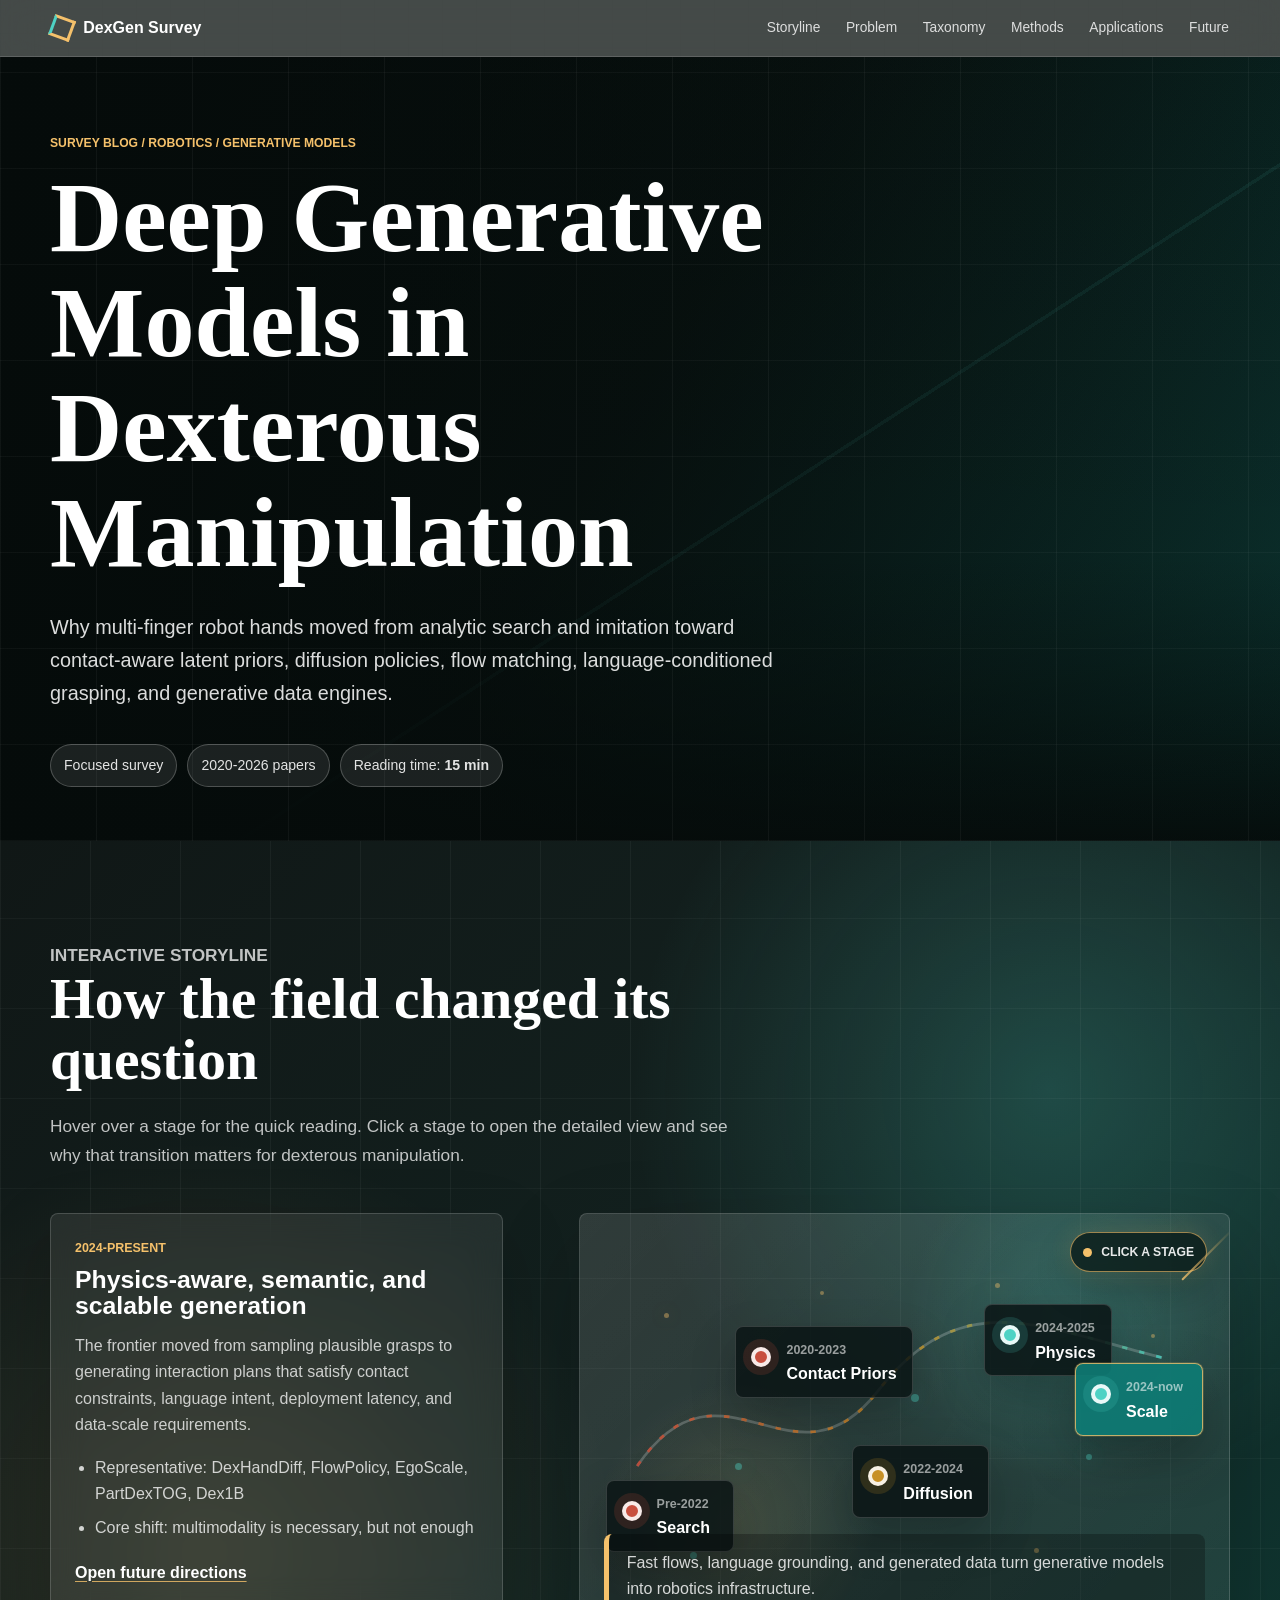
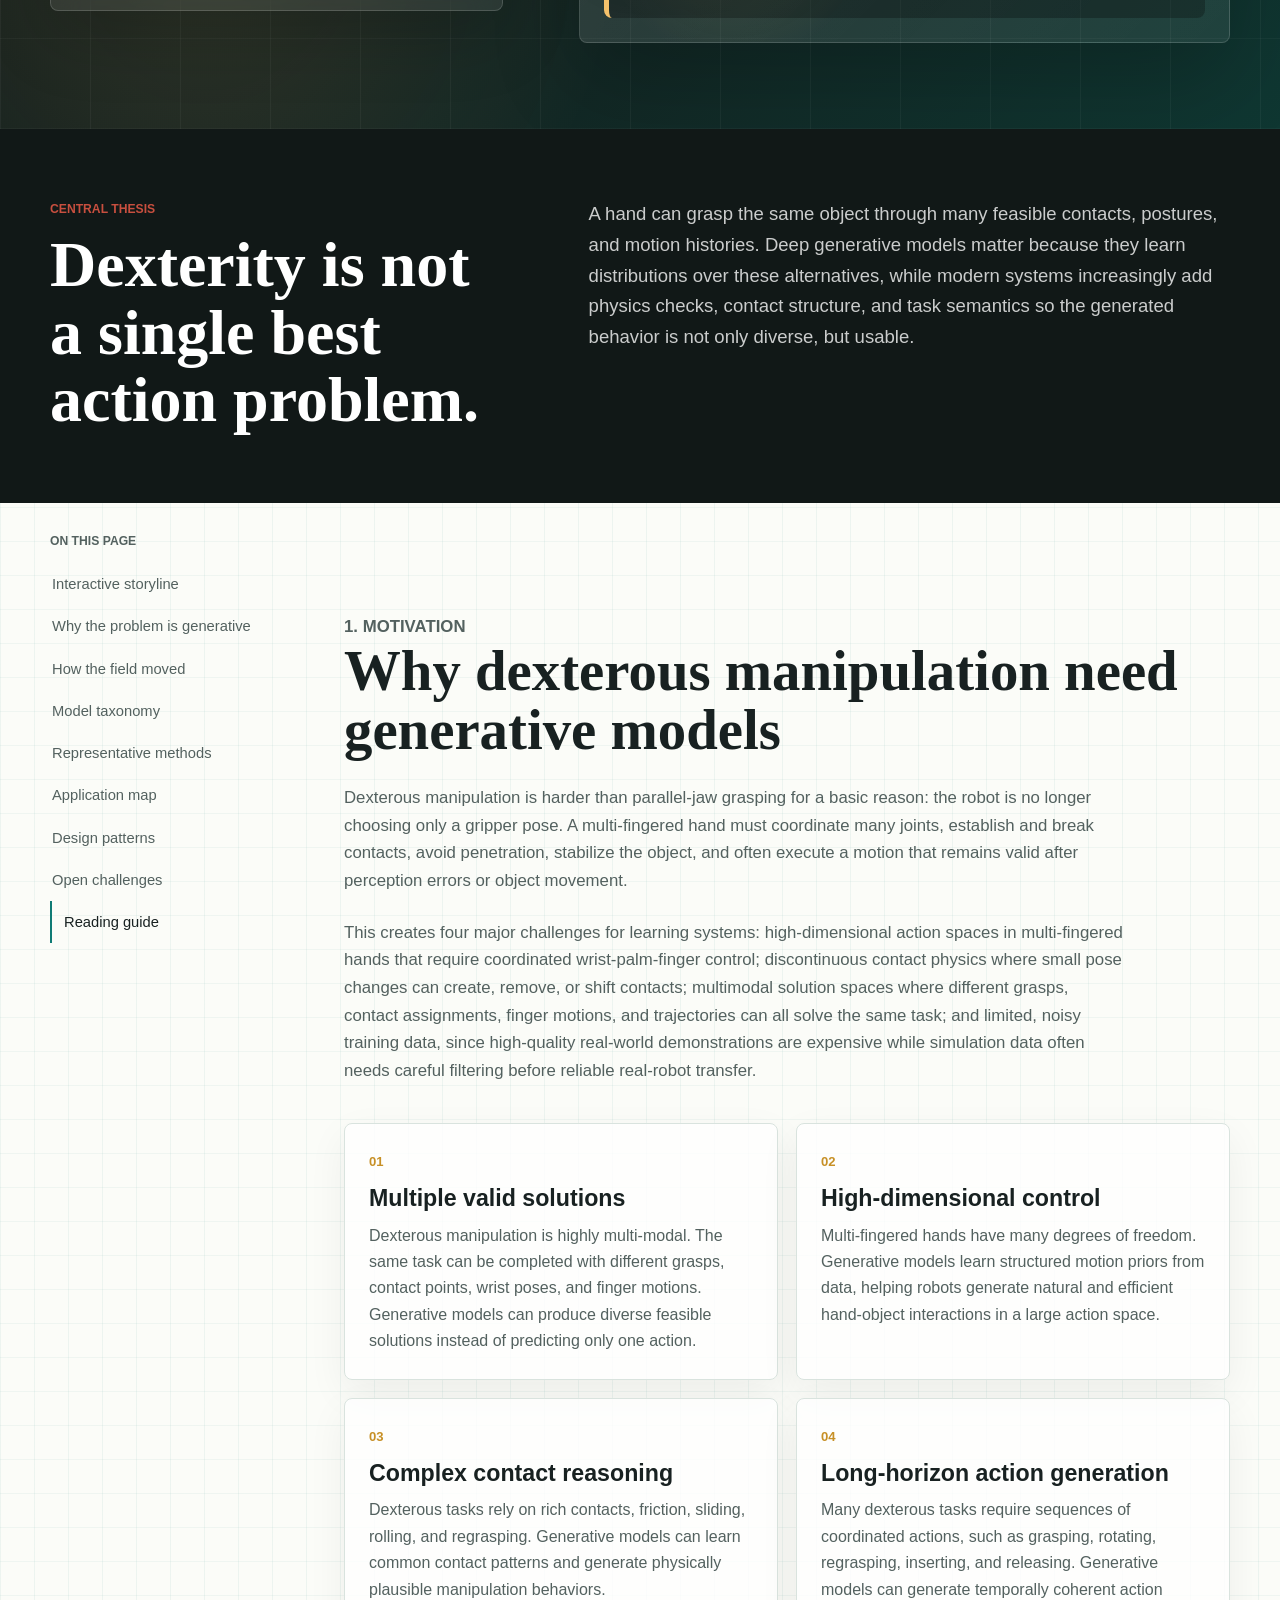
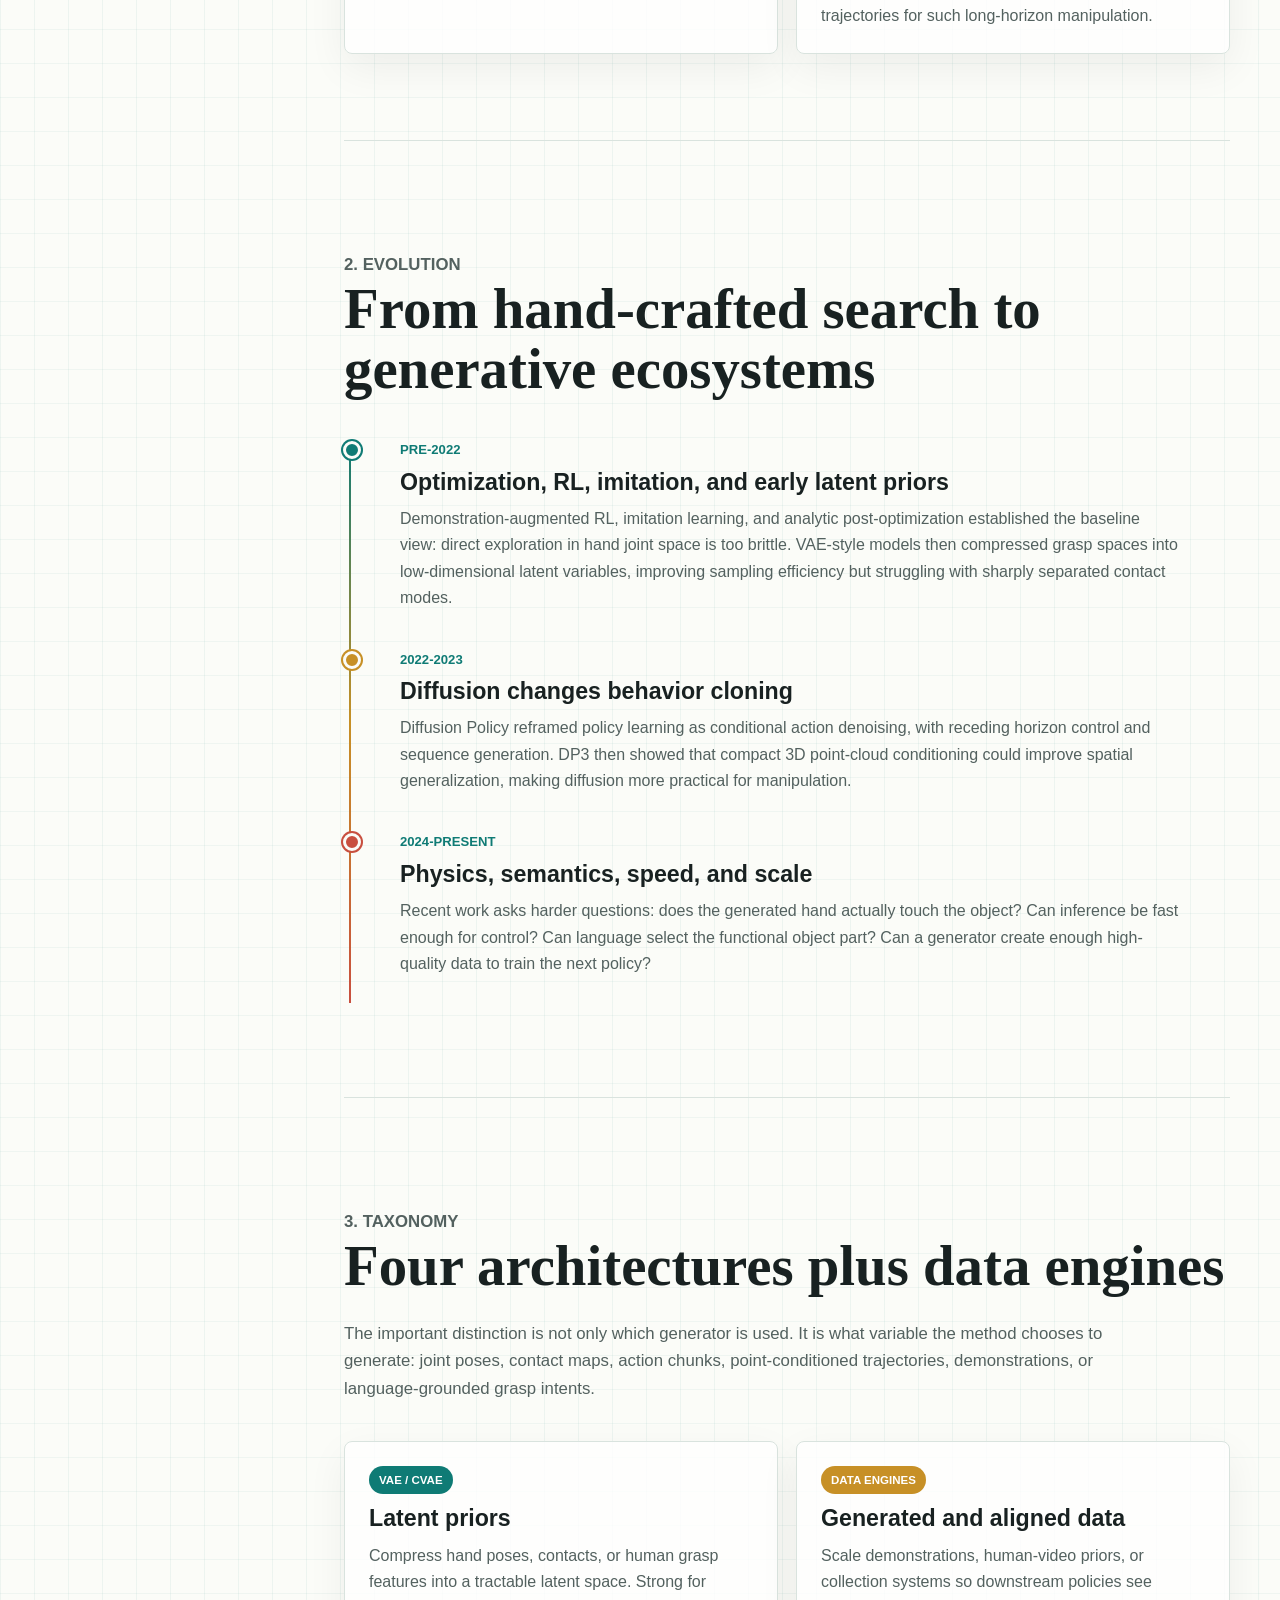
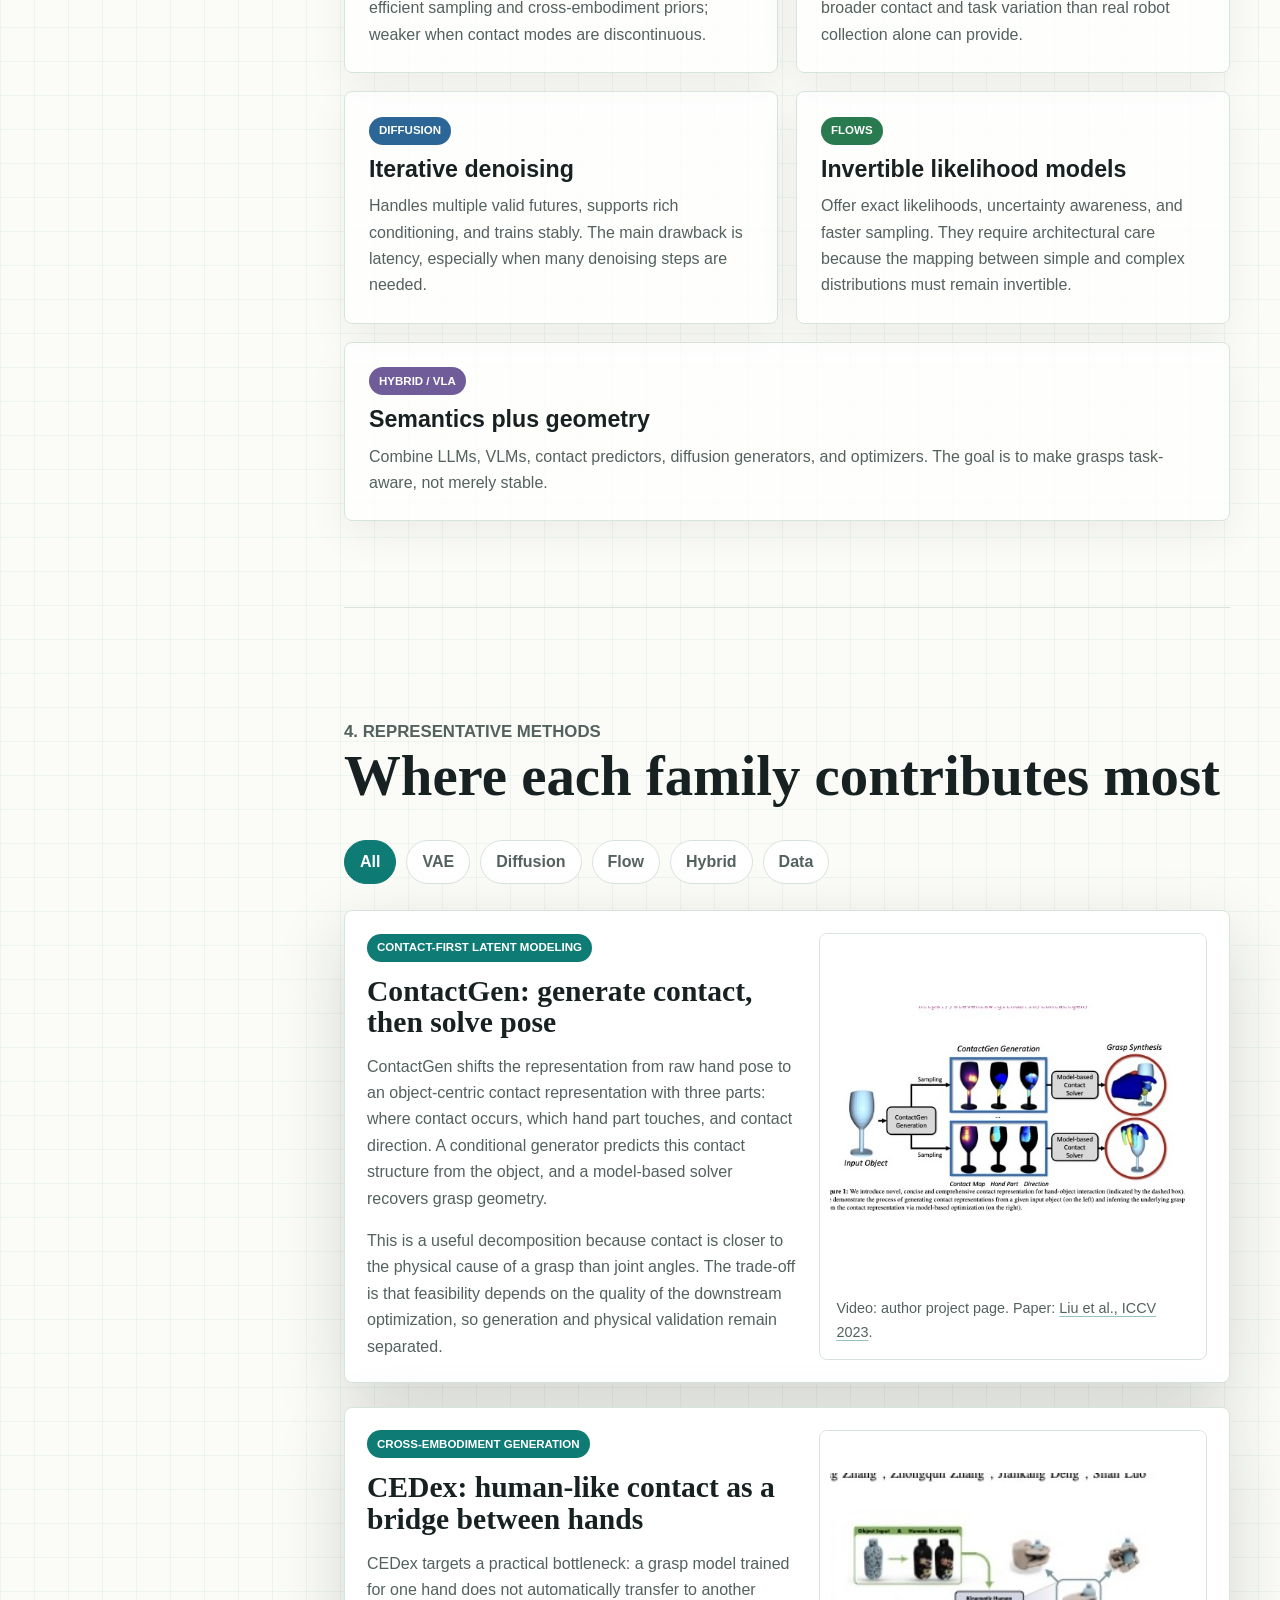
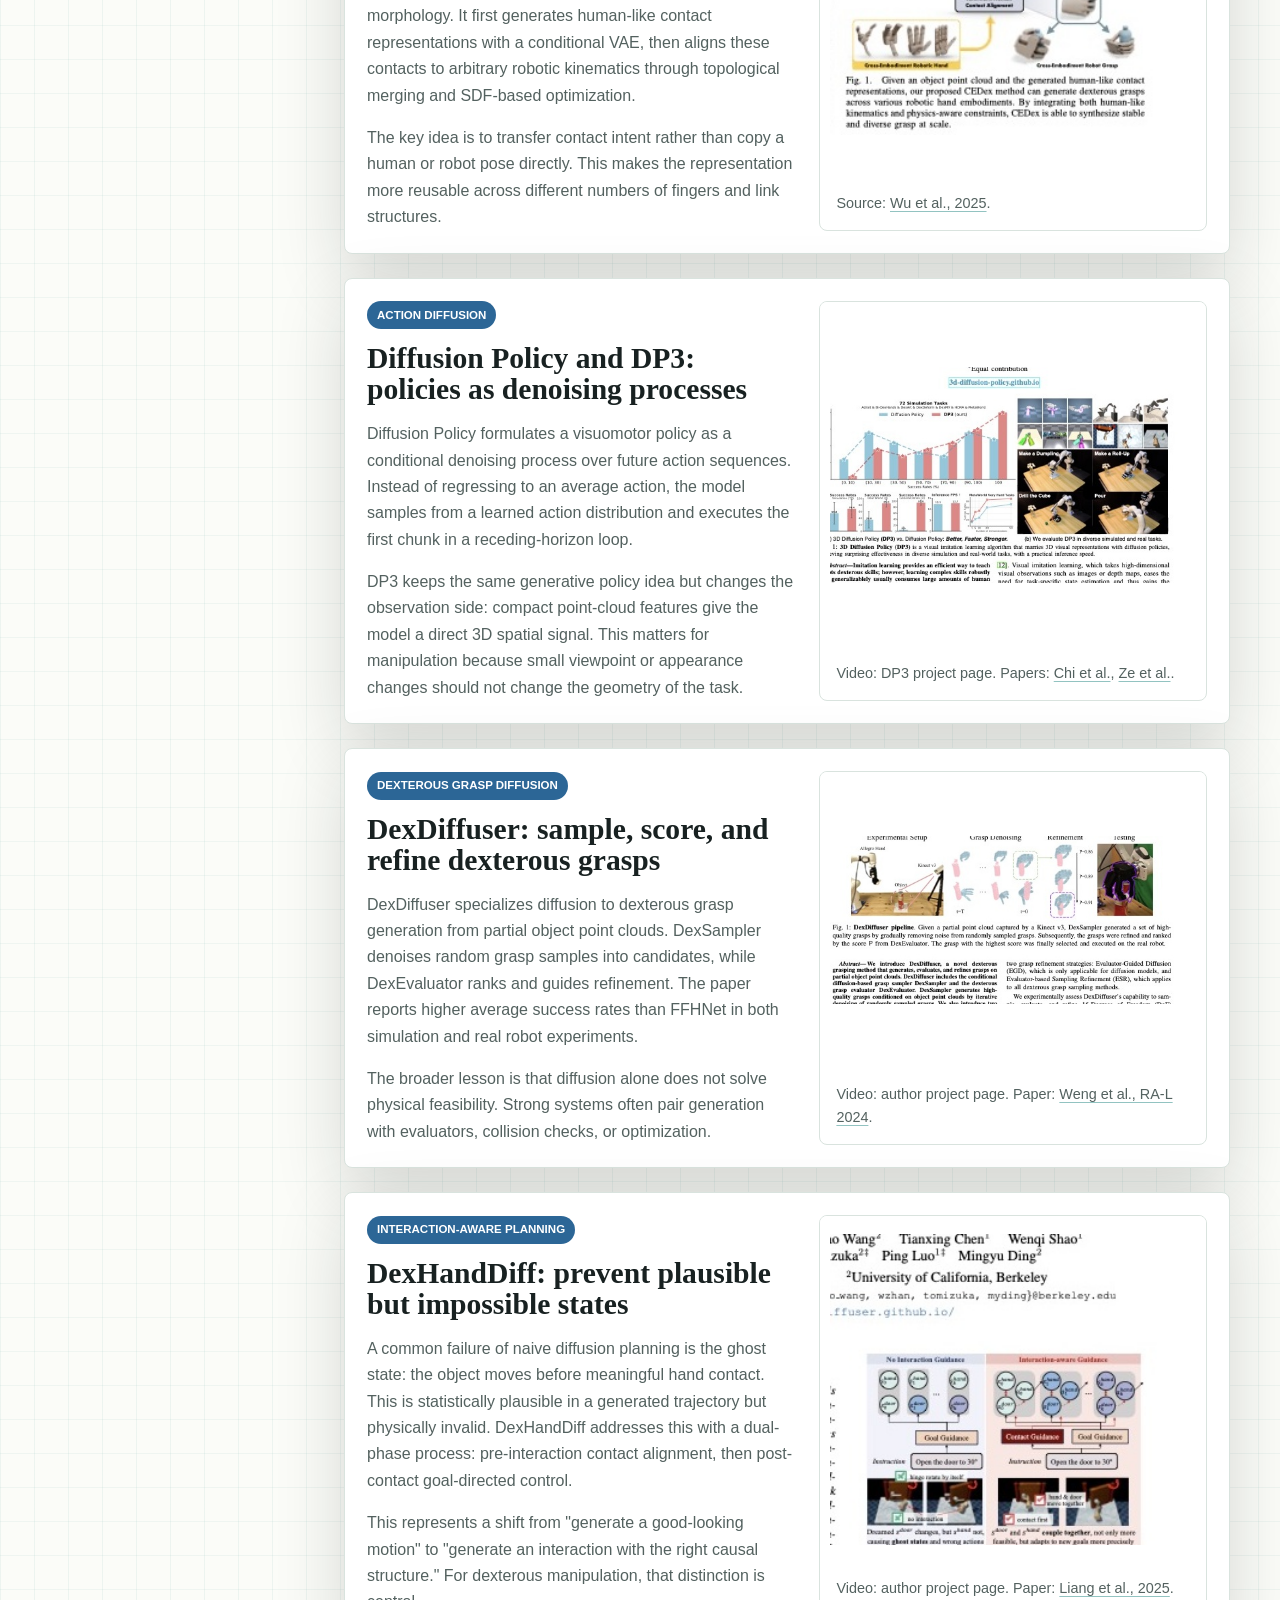
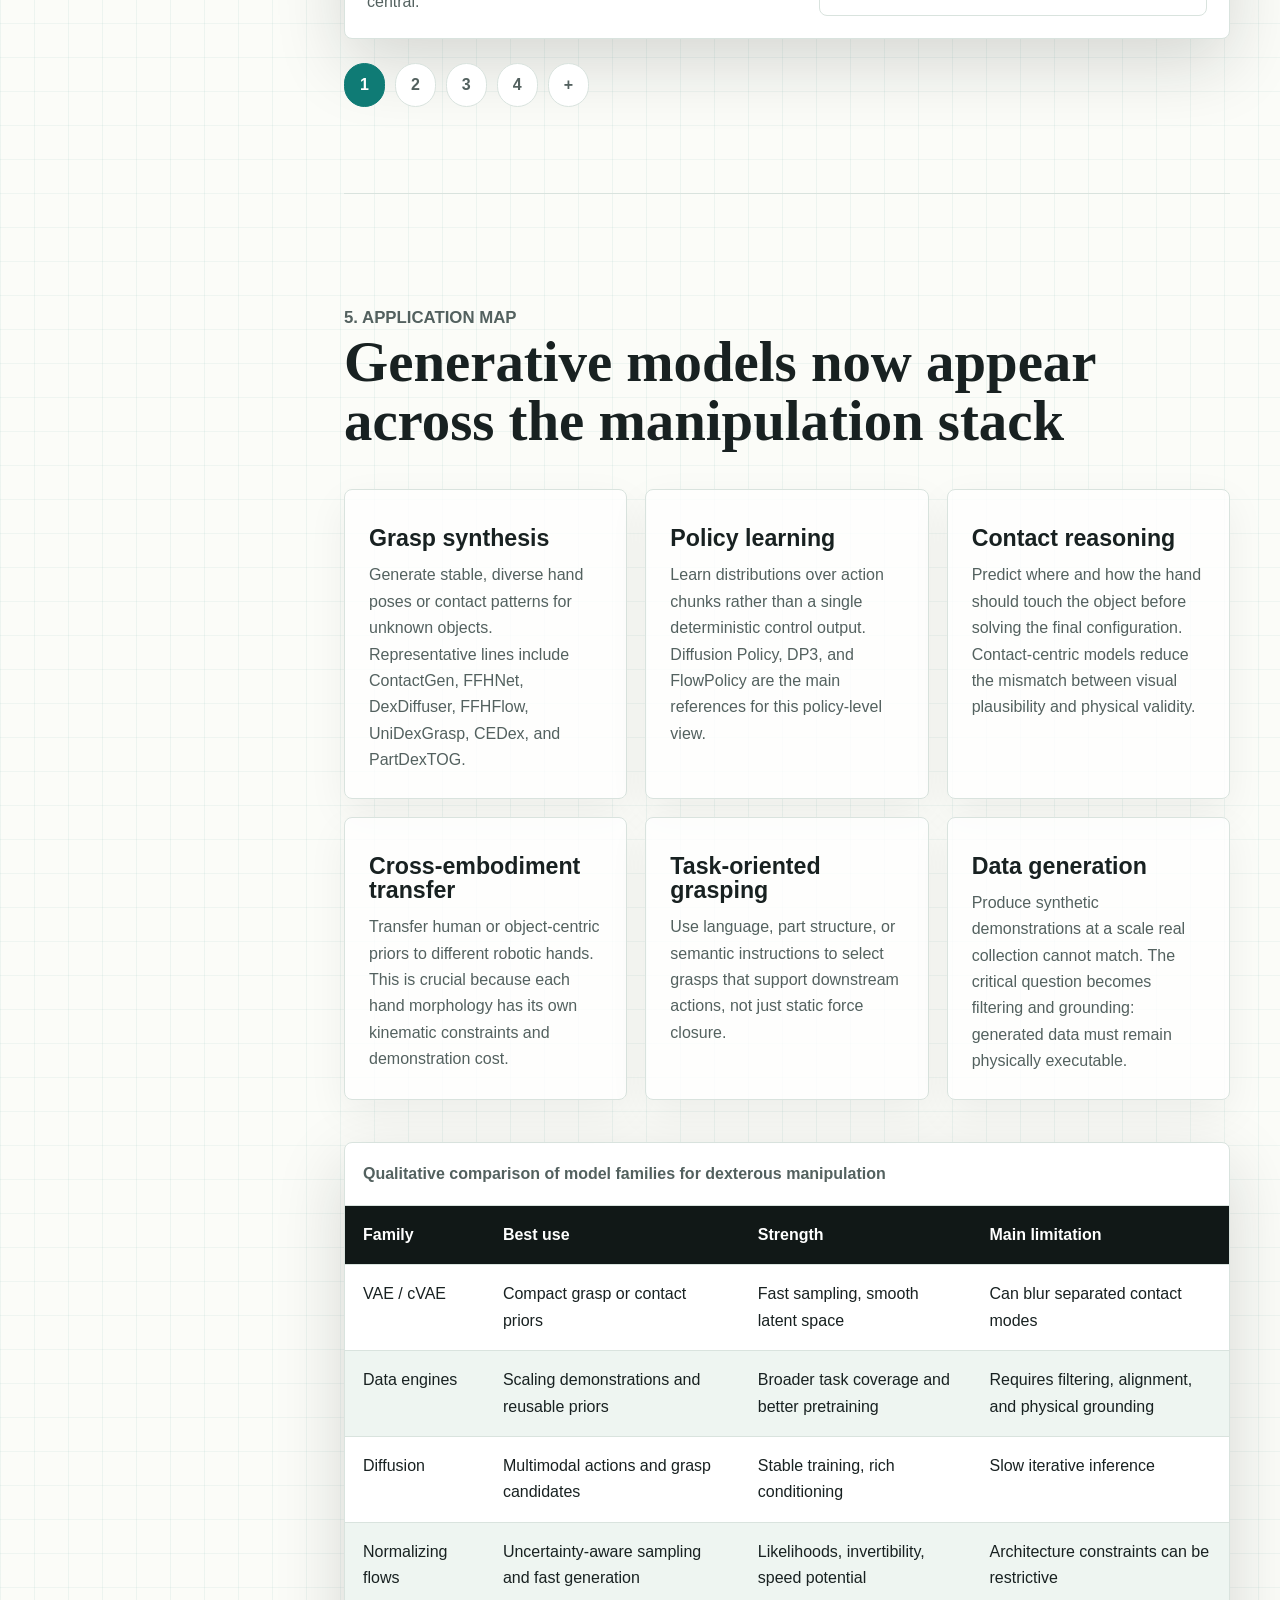
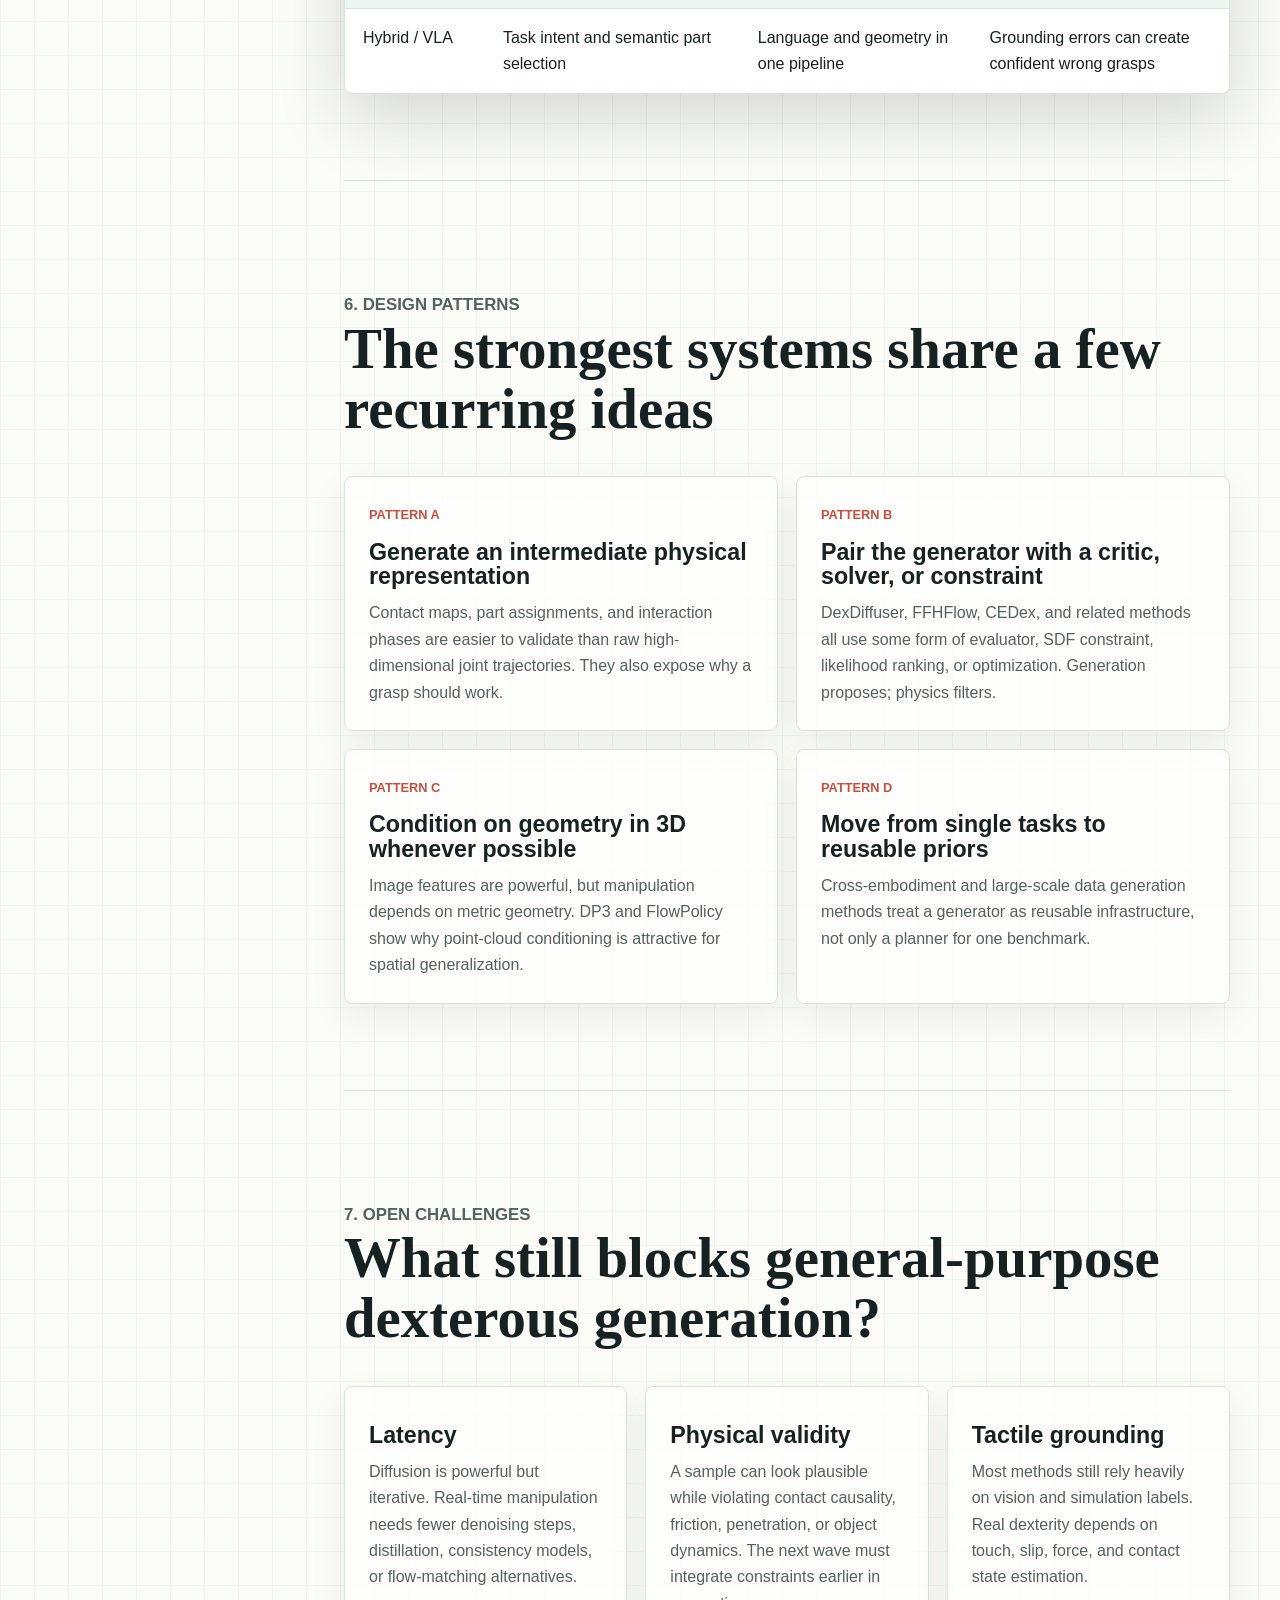
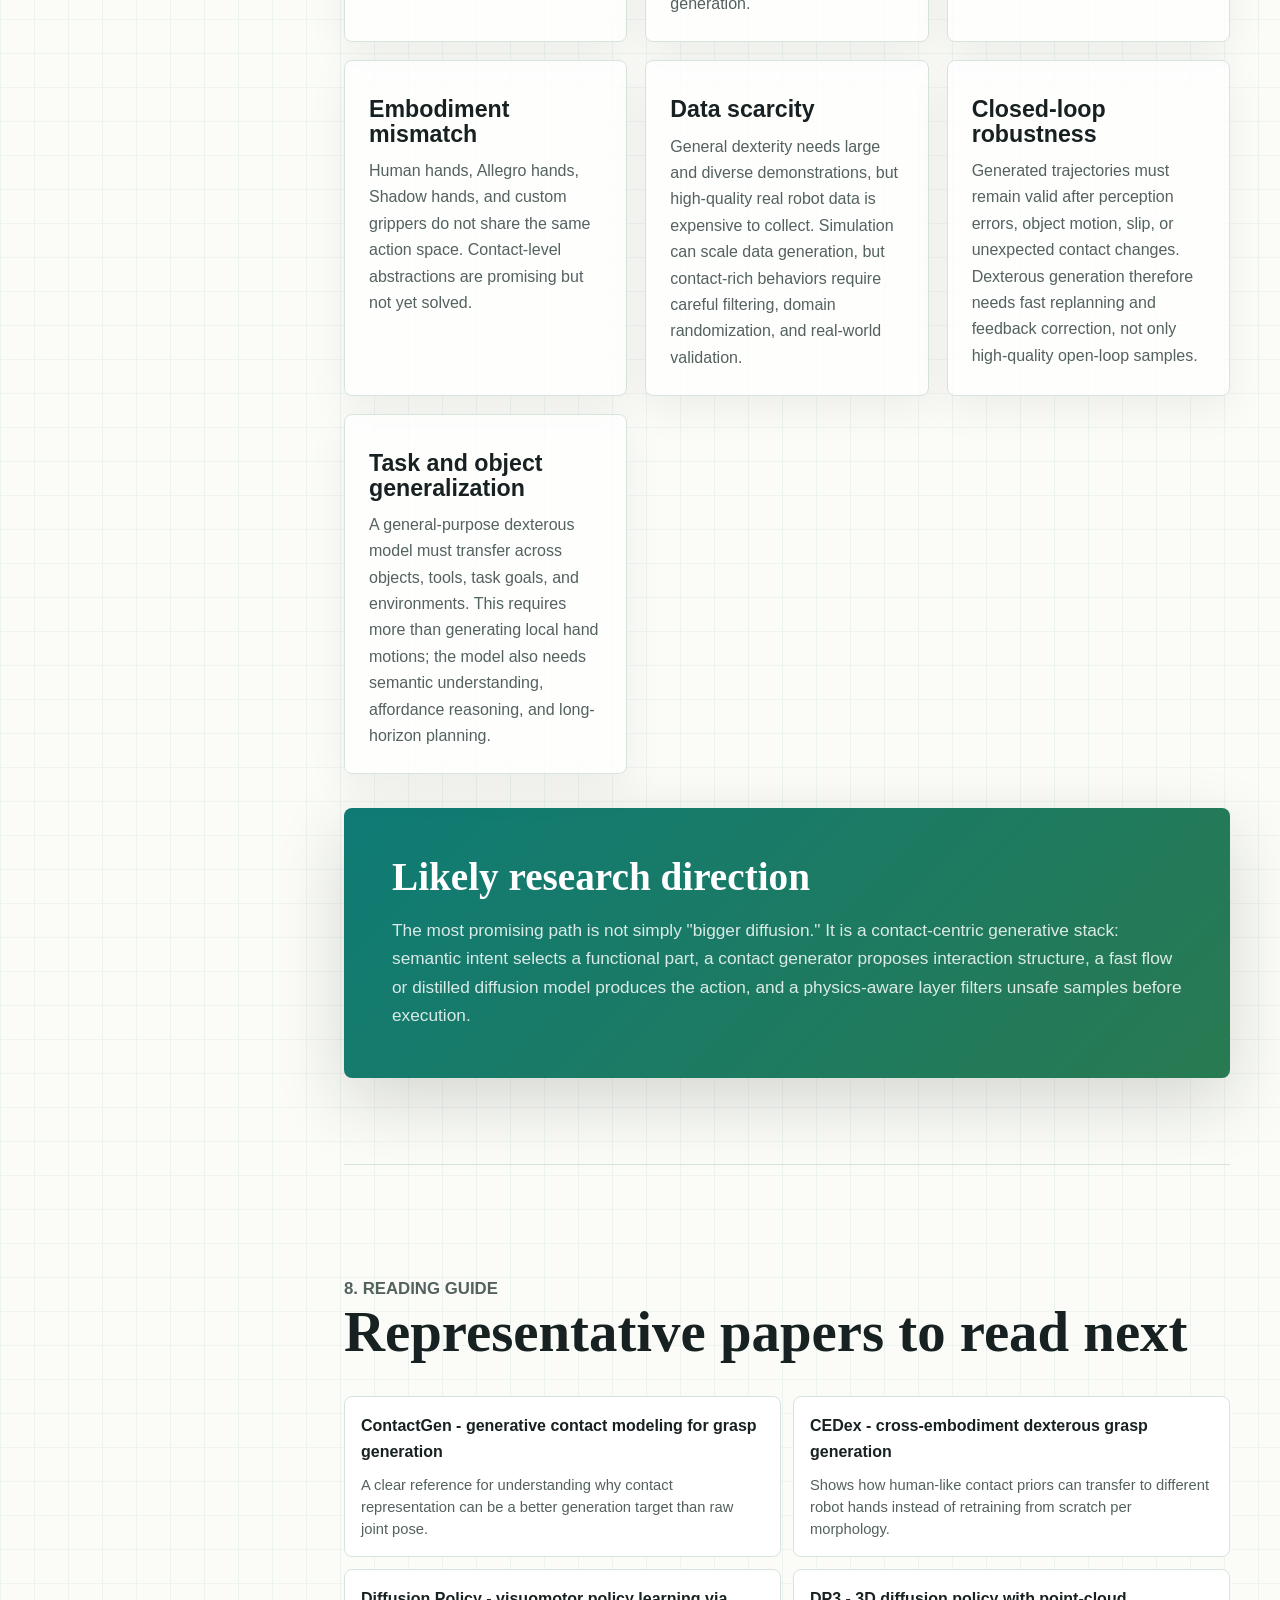
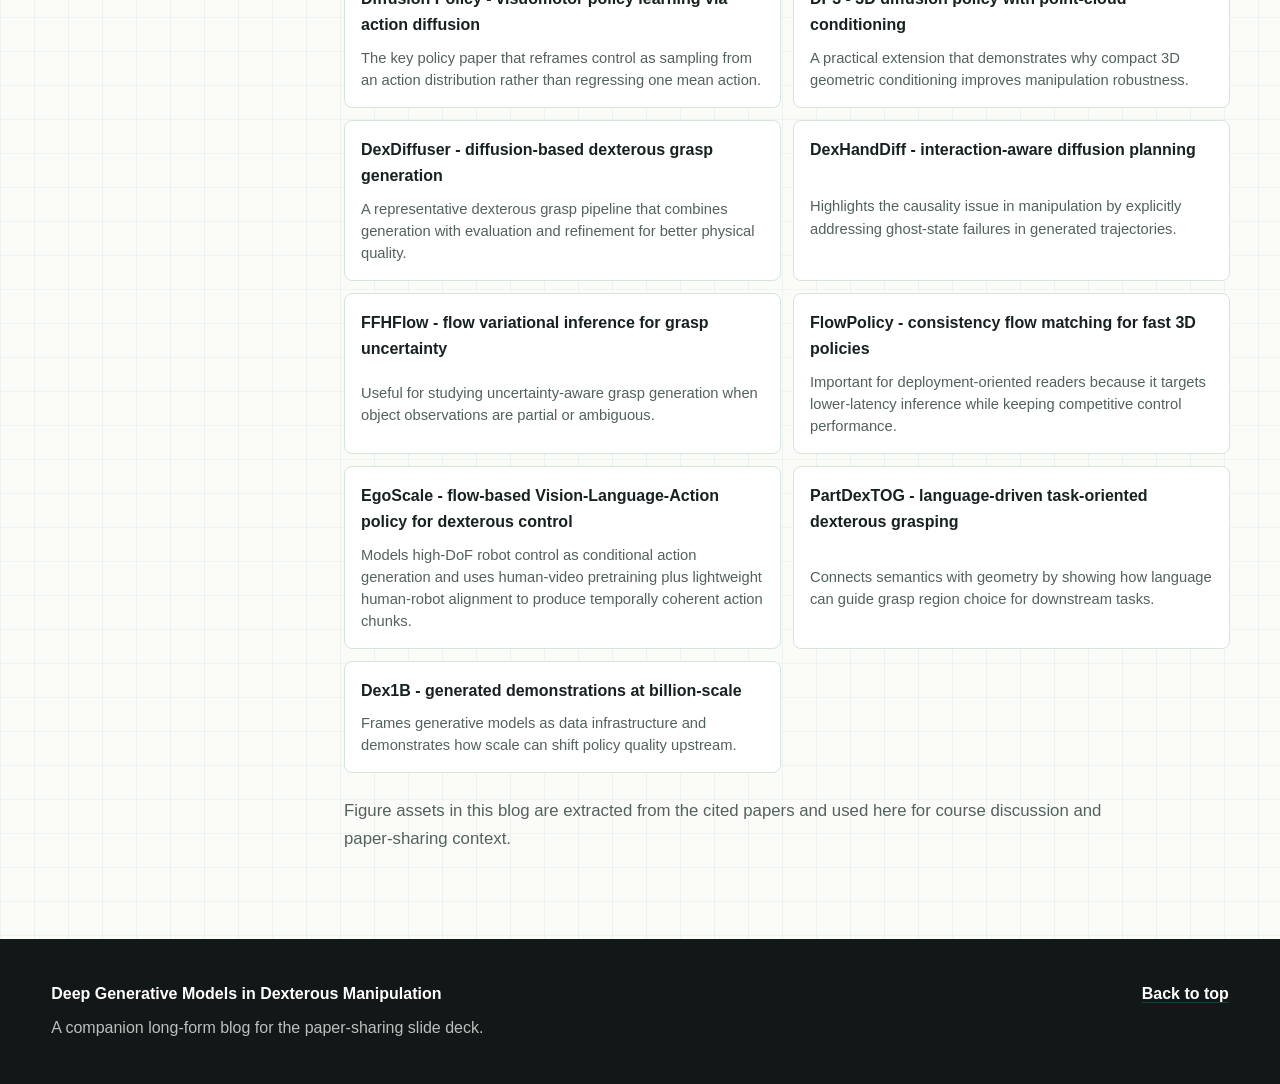
==== commit 43c8205c: "add three items in section 7" ====
--- a/generative_dexhand/index.html
+++ b/generative_dexhand/index.html
@@ -1265,6 +1265,35 @@
                   Human hands, Allegro hands, Shadow hands, and custom grippers
                   do not share the same action space. Contact-level abstractions
                   are promising but not yet solved.
+                </p>
+              </article>
+              <article>
+                <h3>Data scarcity</h3>
+                <p>
+                  General dexterity needs large and diverse demonstrations, but
+                  high-quality real robot data is expensive to collect.
+                  Simulation can scale data generation, but contact-rich
+                  behaviors require careful filtering, domain randomization, and
+                  real-world validation.
+                </p>
+              </article>
+              <article>
+                <h3>Closed-loop robustness</h3>
+                <p>
+                  Generated trajectories must remain valid after perception
+                  errors, object motion, slip, or unexpected contact changes.
+                  Dexterous generation therefore needs fast replanning and
+                  feedback correction, not only high-quality open-loop samples.
+                </p>
+              </article>
+              <article>
+                <h3>Task and object generalization</h3>
+                <p>
+                  A general-purpose dexterous model must transfer across
+                  objects, tools, task goals, and environments. This requires
+                  more than generating local hand motions; the model also needs
+                  semantic understanding, affordance reasoning, and long-horizon
+                  planning.
                 </p>
               </article>
             </div>
